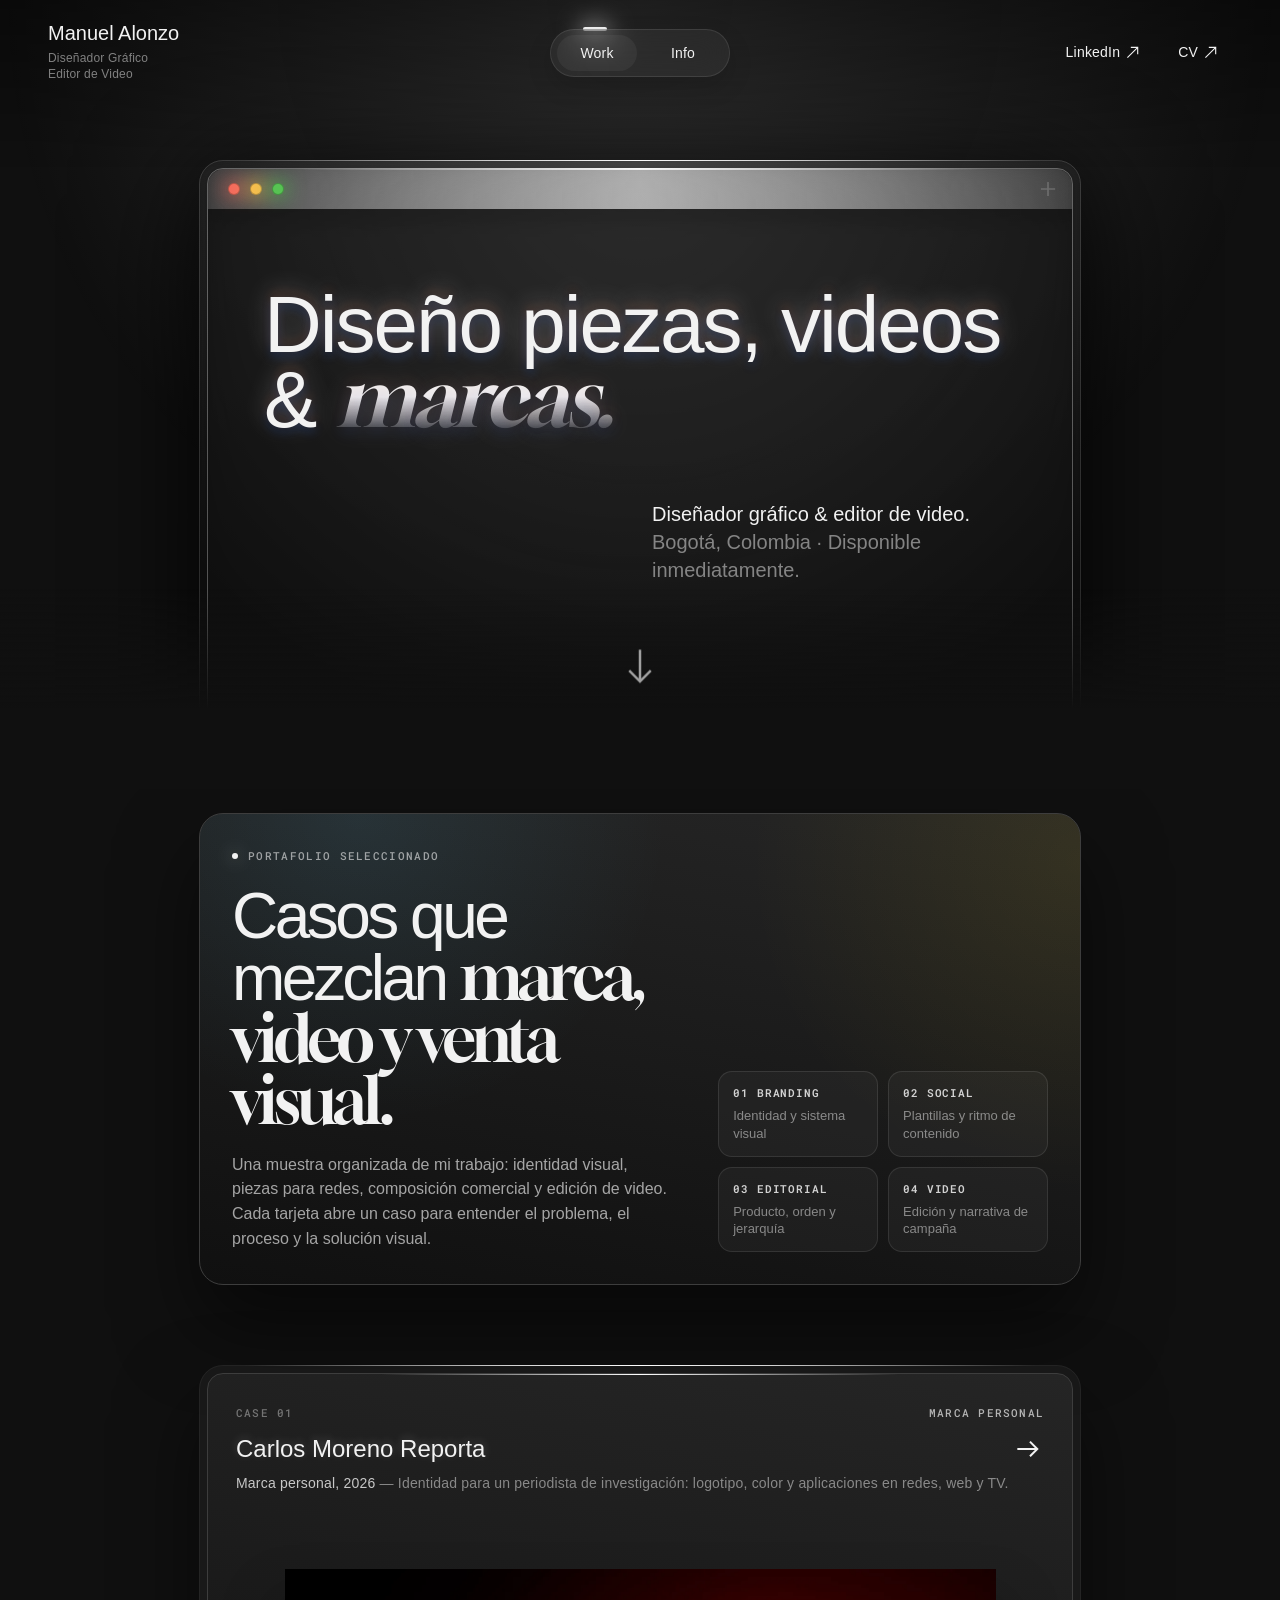
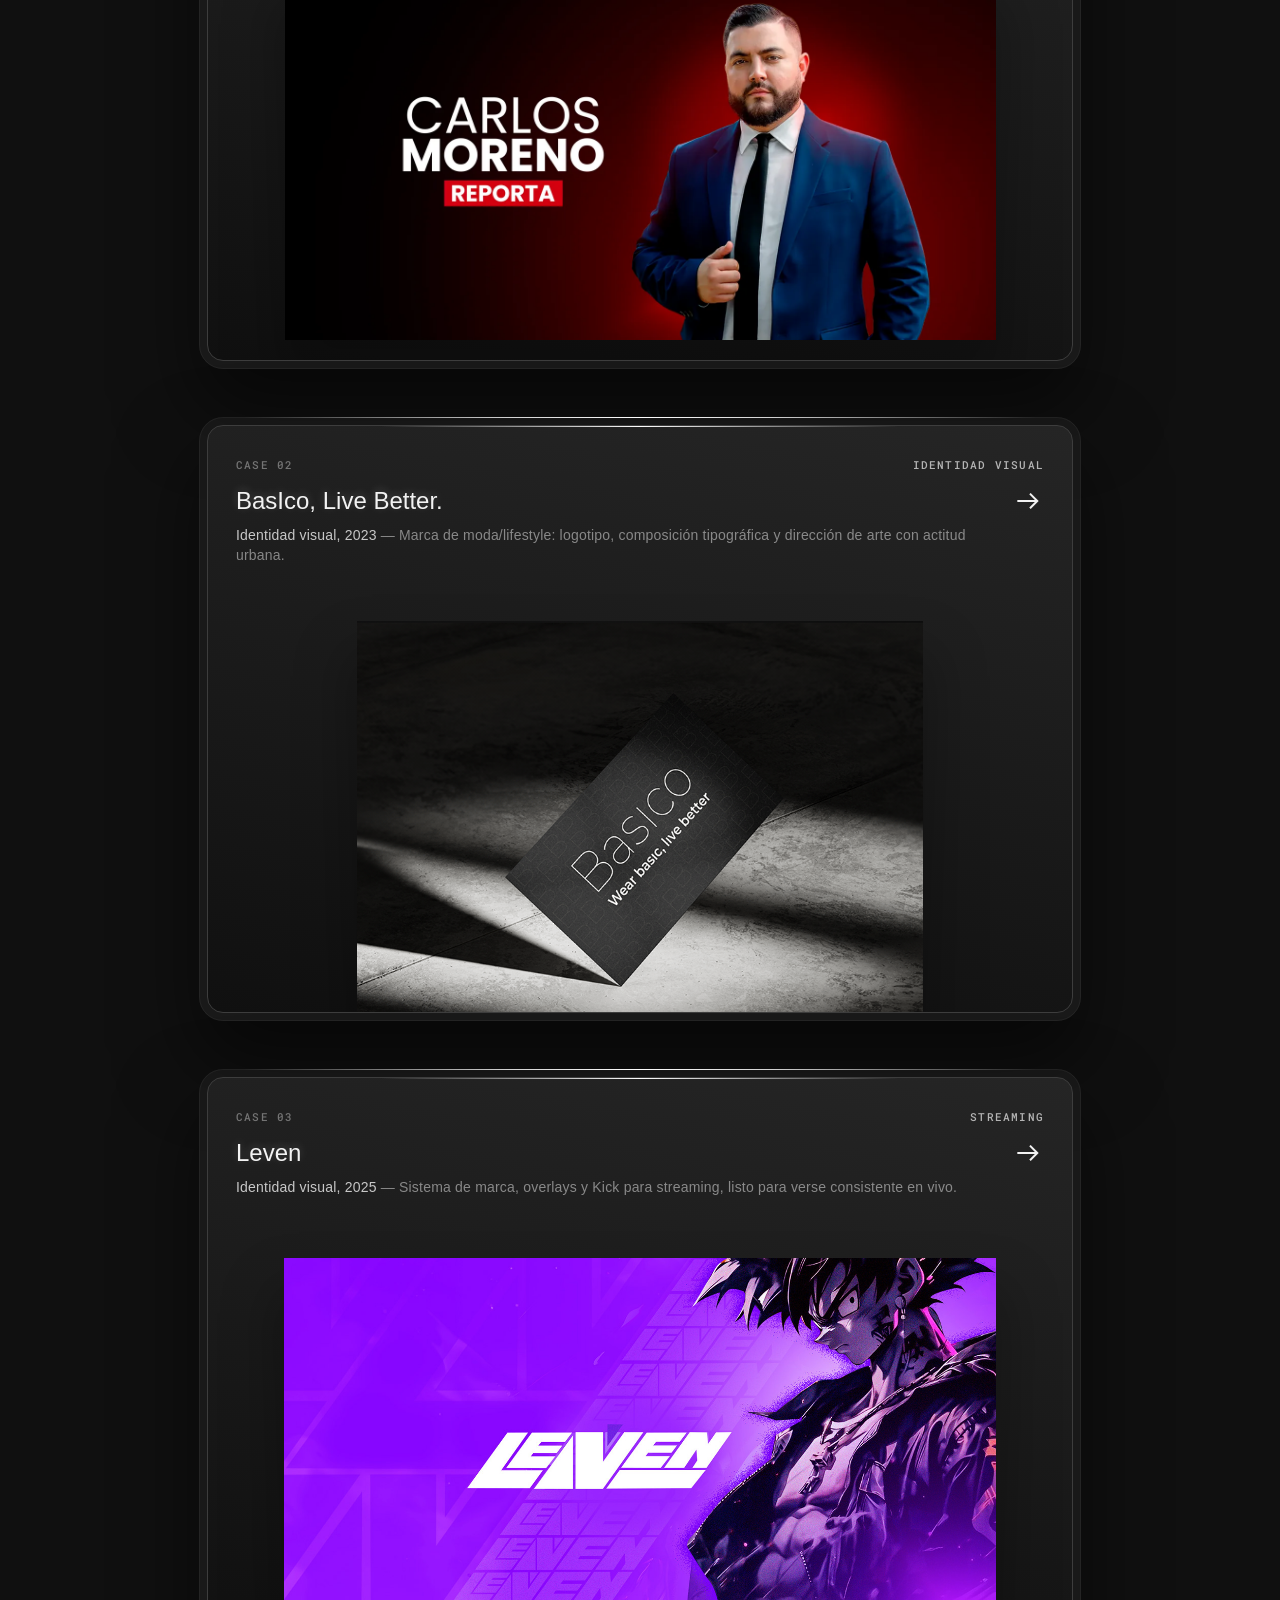
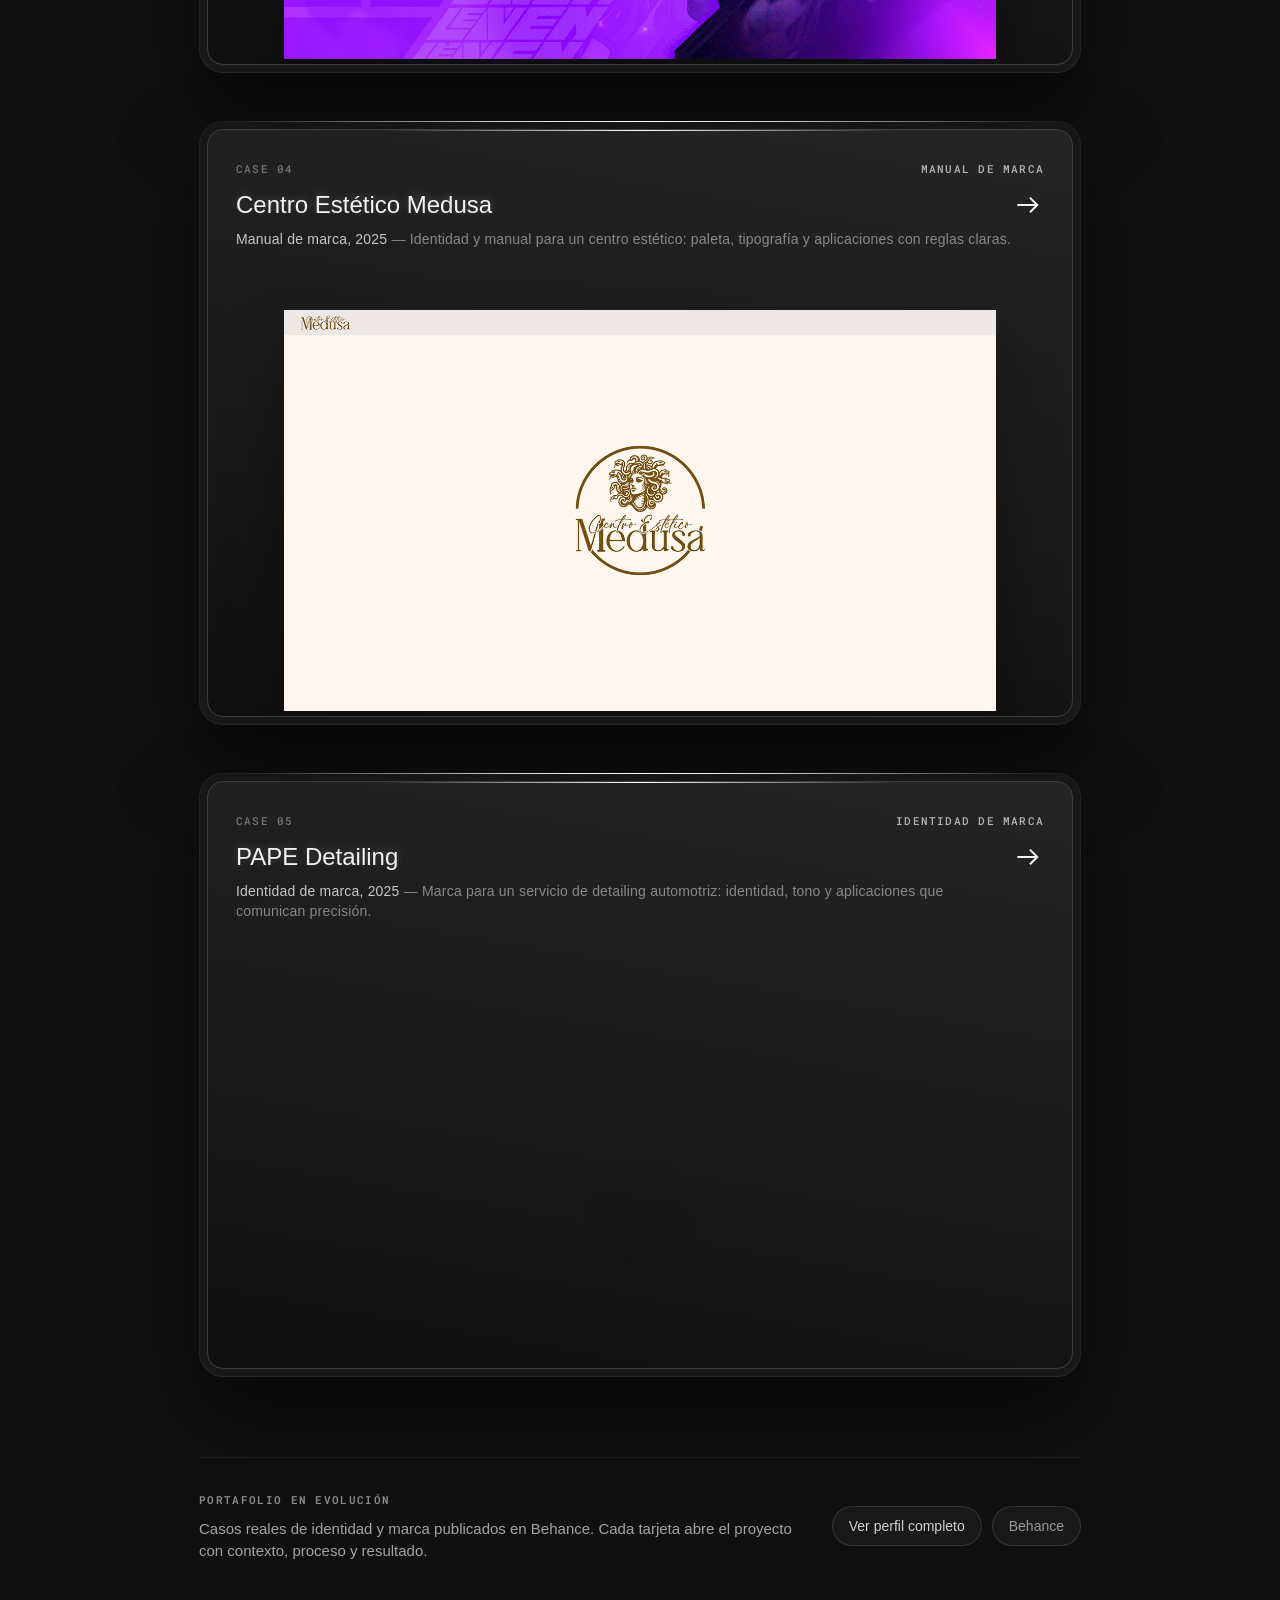
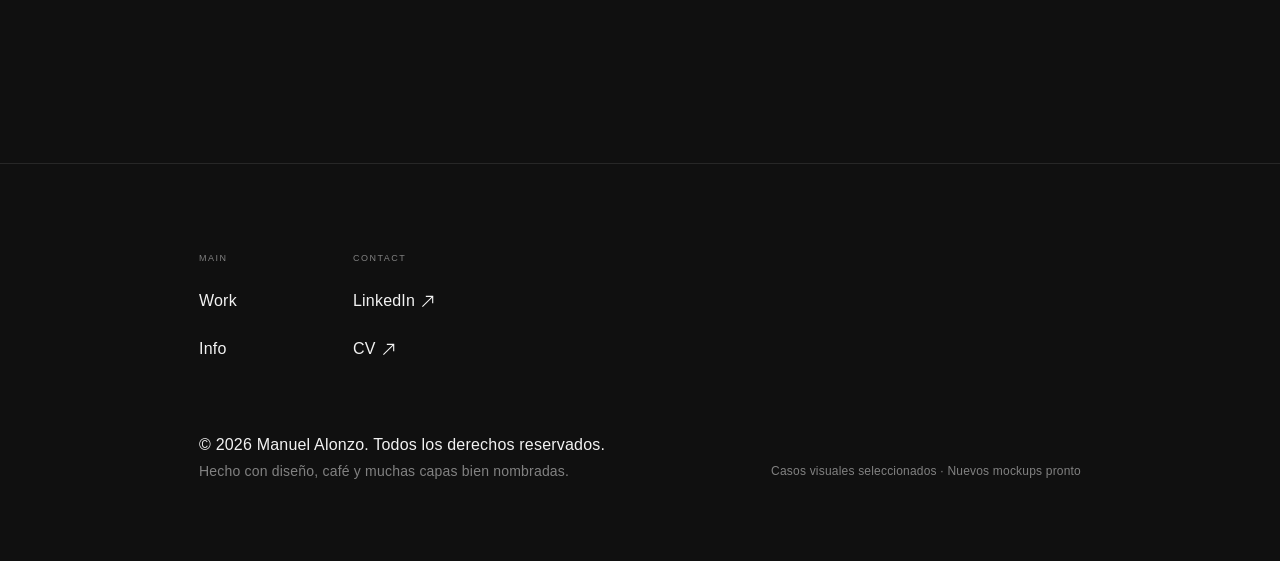
==== index.html @ a85257a5 "Portafolio de Manuel Alonzo — sitio inicial Diseñador gráfico y editor de video. Home, Info, 5 casos" ====
<!DOCTYPE html>
<html lang="es" data-wf-domain="manuel-alonzo.local" data-wf-page="manuel-page-nuevo-home" data-wf-site="manuel-page-nuevo" data-wf-status="1" class="w-mod-js wf-gloock-n4-active wf-albertsans-i8-active wf-albertsans-i9-active wf-albertsans-i5-active wf-albertsans-i4-active wf-albertsans-i2-active wf-albertsans-i1-active wf-albertsans-i3-active wf-albertsans-i6-active wf-albertsans-i7-active wf-robotomono-n4-active wf-robotomono-n2-active wf-robotomono-n6-active wf-robotomono-n5-active wf-robotomono-n1-active wf-robotomono-n7-active wf-robotomono-n3-active wf-inter-n9-active wf-inter-n8-active wf-inter-n4-active wf-inter-n3-active wf-inter-n6-active wf-inter-n2-active wf-inter-n1-active wf-inter-n7-active wf-inter-n5-active wf-albertsans-n6-active wf-albertsans-n2-active wf-albertsans-n4-active wf-albertsans-n9-active wf-albertsans-n5-active wf-albertsans-n7-active wf-albertsans-n8-active wf-albertsans-n1-active wf-albertsans-n3-active wf-jetbrainsmono-n7-active wf-jetbrainsmono-n8-active wf-jetbrainsmono-n3-active wf-jetbrainsmono-n2-active wf-jetbrainsmono-n6-active wf-jetbrainsmono-n1-active wf-jetbrainsmono-n5-active wf-jetbrainsmono-n4-active wf-active w-mod-ix has-scroll-init has-scroll-smooth" data-scroll-direction="vertical"><head><meta charset="utf-8"><style>.wf-force-outline-none[tabindex="-1"]:focus{outline:none;}</style><title>Manuel Alonzo — Diseño Gráfico &amp; Video</title>
<!-- SEO / Open Graph -->
<link rel="canonical" href="https://manuel-alonzo-portfolio.vercel.app/">
<meta property="og:url" content="https://manuel-alonzo-portfolio.vercel.app/">
<meta property="og:image" content="https://manuel-alonzo-portfolio.vercel.app/og-image.png">
<meta property="og:image:width" content="1200">
<meta property="og:image:height" content="630">
<meta property="og:locale" content="es_CO">
<meta name="twitter:image" content="https://manuel-alonzo-portfolio.vercel.app/og-image.png">
<meta content="Diseñador gráfico y editor de video en Bogotá, Colombia. Especializado en contenido visual, e-commerce, pauta digital y producción de piezas para marca." name="description"><meta content="Manuel Alonzo — Diseño Gráfico &amp; Editor de Video" property="og:title"><meta content="Diseñador gráfico y editor de video en Bogotá, Colombia. Especializado en contenido visual, e-commerce, pauta digital y producción de piezas para marca." property="og:description"><meta content="Manuel Alonzo — Diseño Gráfico &amp; Editor de Video" name="twitter:title"><meta content="Diseñador gráfico y editor de video en Bogotá, Colombia. Especializado en contenido visual, e-commerce, pauta digital y producción de piezas para marca." name="twitter:description"><meta property="og:type" content="website"><meta content="summary_large_image" name="twitter:card"><meta content="width=device-width, initial-scale=1" name="viewport"><meta content="Webflow" name="generator"><link href="./page-nuevo-home_files/page-nuevo.webflow.css" rel="stylesheet" type="text/css"><style>@media (min-width:992px) {html.w-mod-js:not(.w-mod-ix) [data-w-id="a91daa17-edea-3045-e068-85775e828427"] {display:flex;opacity:1;}html.w-mod-js:not(.w-mod-ix) [data-w-id="87a46662-54f3-370f-de15-afe2ed7aa161"] {-webkit-transform:translate3d(0, 64px, 0) scale3d(1, 1, 1) rotateX(0) rotateY(0) rotateZ(0) skew(0, 0);-moz-transform:translate3d(0, 64px, 0) scale3d(1, 1, 1) rotateX(0) rotateY(0) rotateZ(0) skew(0, 0);-ms-transform:translate3d(0, 64px, 0) scale3d(1, 1, 1) rotateX(0) rotateY(0) rotateZ(0) skew(0, 0);transform:translate3d(0, 64px, 0) scale3d(1, 1, 1) rotateX(0) rotateY(0) rotateZ(0) skew(0, 0);opacity:0;}html.w-mod-js:not(.w-mod-ix) [data-w-id="f0e1f336-2513-8fe9-5ccf-c79169a260b6"] {-webkit-transform:translate3d(0, 80px, 0) scale3d(1, 1, 1) rotateX(0) rotateY(0) rotateZ(0) skew(0, 0);-moz-transform:translate3d(0, 80px, 0) scale3d(1, 1, 1) rotateX(0) rotateY(0) rotateZ(0) skew(0, 0);-ms-transform:translate3d(0, 80px, 0) scale3d(1, 1, 1) rotateX(0) rotateY(0) rotateZ(0) skew(0, 0);transform:translate3d(0, 80px, 0) scale3d(1, 1, 1) rotateX(0) rotateY(0) rotateZ(0) skew(0, 0);opacity:0;}html.w-mod-js:not(.w-mod-ix) [data-w-id="46fda540-ee6a-c3eb-ac8b-34d3193b5890"] {opacity:0;}html.w-mod-js:not(.w-mod-ix) [data-w-id="cb1aca79-f57e-5d16-57ab-621b3d07b7f1"] {opacity:0;}html.w-mod-js:not(.w-mod-ix) [data-w-id="cb198c5c-8f1f-0bfc-7f66-0461e3dc703b"] {opacity:0;}html.w-mod-js:not(.w-mod-ix) [data-w-id="799aa54d-e1f4-ce89-fcc5-18fd48416d98"] {opacity:0;}html.w-mod-js:not(.w-mod-ix) [data-w-id="799aa54d-e1f4-ce89-fcc5-18fd48416da7"] {opacity:0;}html.w-mod-js:not(.w-mod-ix) [data-w-id="b0c475d0-ac61-3f6b-c975-29615a853f93"] {opacity:0;}html.w-mod-js:not(.w-mod-ix) [data-w-id="cb198c5c-8f1f-0bfc-7f66-0461e3dc703d"] {opacity:0;}html.w-mod-js:not(.w-mod-ix) [data-w-id="799aa54d-e1f4-ce89-fcc5-18fd48416d9a"] {opacity:0;}html.w-mod-js:not(.w-mod-ix) [data-w-id="799aa54d-e1f4-ce89-fcc5-18fd48416da9"] {opacity:0;}html.w-mod-js:not(.w-mod-ix) [data-w-id="e5c05ec2-ee56-ccf5-1f20-8a056c33fa25"] {opacity:0;}html.w-mod-js:not(.w-mod-ix) [data-w-id="657cd5a2-6e44-e2a2-e8e0-d1144b4099e1"] {-webkit-transform:translate3d(0, 0px, 0) scale3d(1, 1, 1) rotateX(0) rotateY(0) rotateZ(0) skew(0, 0);-moz-transform:translate3d(0, 0px, 0) scale3d(1, 1, 1) rotateX(0) rotateY(0) rotateZ(0) skew(0, 0);-ms-transform:translate3d(0, 0px, 0) scale3d(1, 1, 1) rotateX(0) rotateY(0) rotateZ(0) skew(0, 0);transform:translate3d(0, 0px, 0) scale3d(1, 1, 1) rotateX(0) rotateY(0) rotateZ(0) skew(0, 0);opacity:0.2;}html.w-mod-js:not(.w-mod-ix) [data-w-id="815c1c00-4c7f-93a9-0e8b-6fe29ddf0962"] {-webkit-transform:translate3d(-25vw, 0, 0) scale3d(1, 1, 1) rotateX(0) rotateY(0) rotateZ(15deg) skew(0, 0);-moz-transform:translate3d(-25vw, 0, 0) scale3d(1, 1, 1) rotateX(0) rotateY(0) rotateZ(15deg) skew(0, 0);-ms-transform:translate3d(-25vw, 0, 0) scale3d(1, 1, 1) rotateX(0) rotateY(0) rotateZ(15deg) skew(0, 0);transform:translate3d(-25vw, 0, 0) scale3d(1, 1, 1) rotateX(0) rotateY(0) rotateZ(15deg) skew(0, 0);opacity:0.15;}}@media (max-width:991px) and (min-width:768px) {html.w-mod-js:not(.w-mod-ix) [data-w-id="a91daa17-edea-3045-e068-85775e828427"] {display:flex;opacity:1;}html.w-mod-js:not(.w-mod-ix) [data-w-id="87a46662-54f3-370f-de15-afe2ed7aa161"] {-webkit-transform:translate3d(0, 64px, 0) scale3d(1, 1, 1) rotateX(0) rotateY(0) rotateZ(0) skew(0, 0);-moz-transform:translate3d(0, 64px, 0) scale3d(1, 1, 1) rotateX(0) rotateY(0) rotateZ(0) skew(0, 0);-ms-transform:translate3d(0, 64px, 0) scale3d(1, 1, 1) rotateX(0) rotateY(0) rotateZ(0) skew(0, 0);transform:translate3d(0, 64px, 0) scale3d(1, 1, 1) rotateX(0) rotateY(0) rotateZ(0) skew(0, 0);opacity:0;}html.w-mod-js:not(.w-mod-ix) [data-w-id="f0e1f336-2513-8fe9-5ccf-c79169a260b6"] {-webkit-transform:translate3d(0, 80px, 0) scale3d(1, 1, 1) rotateX(0) rotateY(0) rotateZ(0) skew(0, 0);-moz-transform:translate3d(0, 80px, 0) scale3d(1, 1, 1) rotateX(0) rotateY(0) rotateZ(0) skew(0, 0);-ms-transform:translate3d(0, 80px, 0) scale3d(1, 1, 1) rotateX(0) rotateY(0) rotateZ(0) skew(0, 0);transform:translate3d(0, 80px, 0) scale3d(1, 1, 1) rotateX(0) rotateY(0) rotateZ(0) skew(0, 0);opacity:0;}html.w-mod-js:not(.w-mod-ix) [data-w-id="46fda540-ee6a-c3eb-ac8b-34d3193b5890"] {opacity:0;}html.w-mod-js:not(.w-mod-ix) [data-w-id="cb1aca79-f57e-5d16-57ab-621b3d07b7f1"] {opacity:0;}html.w-mod-js:not(.w-mod-ix) [data-w-id="cb198c5c-8f1f-0bfc-7f66-0461e3dc703b"] {opacity:0;}html.w-mod-js:not(.w-mod-ix) [data-w-id="799aa54d-e1f4-ce89-fcc5-18fd48416d98"] {opacity:0;}html.w-mod-js:not(.w-mod-ix) [data-w-id="799aa54d-e1f4-ce89-fcc5-18fd48416da7"] {opacity:0;}html.w-mod-js:not(.w-mod-ix) [data-w-id="b0c475d0-ac61-3f6b-c975-29615a853f93"] {opacity:0;}html.w-mod-js:not(.w-mod-ix) [data-w-id="cb198c5c-8f1f-0bfc-7f66-0461e3dc703d"] {opacity:0;}html.w-mod-js:not(.w-mod-ix) [data-w-id="799aa54d-e1f4-ce89-fcc5-18fd48416d9a"] {opacity:0;}html.w-mod-js:not(.w-mod-ix) [data-w-id="799aa54d-e1f4-ce89-fcc5-18fd48416da9"] {opacity:0;}html.w-mod-js:not(.w-mod-ix) [data-w-id="e5c05ec2-ee56-ccf5-1f20-8a056c33fa25"] {opacity:0;}html.w-mod-js:not(.w-mod-ix) [data-w-id="657cd5a2-6e44-e2a2-e8e0-d1144b4099e1"] {-webkit-transform:translate3d(0, 0px, 0) scale3d(1, 1, 1) rotateX(0) rotateY(0) rotateZ(0) skew(0, 0);-moz-transform:translate3d(0, 0px, 0) scale3d(1, 1, 1) rotateX(0) rotateY(0) rotateZ(0) skew(0, 0);-ms-transform:translate3d(0, 0px, 0) scale3d(1, 1, 1) rotateX(0) rotateY(0) rotateZ(0) skew(0, 0);transform:translate3d(0, 0px, 0) scale3d(1, 1, 1) rotateX(0) rotateY(0) rotateZ(0) skew(0, 0);opacity:0.2;}html.w-mod-js:not(.w-mod-ix) [data-w-id="815c1c00-4c7f-93a9-0e8b-6fe29ddf0962"] {-webkit-transform:translate3d(-25vw, 0, 0) scale3d(1, 1, 1) rotateX(0) rotateY(0) rotateZ(15deg) skew(0, 0);-moz-transform:translate3d(-25vw, 0, 0) scale3d(1, 1, 1) rotateX(0) rotateY(0) rotateZ(15deg) skew(0, 0);-ms-transform:translate3d(-25vw, 0, 0) scale3d(1, 1, 1) rotateX(0) rotateY(0) rotateZ(15deg) skew(0, 0);transform:translate3d(-25vw, 0, 0) scale3d(1, 1, 1) rotateX(0) rotateY(0) rotateZ(15deg) skew(0, 0);opacity:0.15;}}@media (max-width:767px) and (min-width:480px) {html.w-mod-js:not(.w-mod-ix) [data-w-id="a91daa17-edea-3045-e068-85775e828427"] {display:flex;opacity:1;}html.w-mod-js:not(.w-mod-ix) [data-w-id="87a46662-54f3-370f-de15-afe2ed7aa161"] {-webkit-transform:translate3d(0, 64px, 0) scale3d(1, 1, 1) rotateX(0) rotateY(0) rotateZ(0) skew(0, 0);-moz-transform:translate3d(0, 64px, 0) scale3d(1, 1, 1) rotateX(0) rotateY(0) rotateZ(0) skew(0, 0);-ms-transform:translate3d(0, 64px, 0) scale3d(1, 1, 1) rotateX(0) rotateY(0) rotateZ(0) skew(0, 0);transform:translate3d(0, 64px, 0) scale3d(1, 1, 1) rotateX(0) rotateY(0) rotateZ(0) skew(0, 0);opacity:0;}html.w-mod-js:not(.w-mod-ix) [data-w-id="f0e1f336-2513-8fe9-5ccf-c79169a260b6"] {-webkit-transform:translate3d(0, 80px, 0) scale3d(1, 1, 1) rotateX(0) rotateY(0) rotateZ(0) skew(0, 0);-moz-transform:translate3d(0, 80px, 0) scale3d(1, 1, 1) rotateX(0) rotateY(0) rotateZ(0) skew(0, 0);-ms-transform:translate3d(0, 80px, 0) scale3d(1, 1, 1) rotateX(0) rotateY(0) rotateZ(0) skew(0, 0);transform:translate3d(0, 80px, 0) scale3d(1, 1, 1) rotateX(0) rotateY(0) rotateZ(0) skew(0, 0);opacity:0;}html.w-mod-js:not(.w-mod-ix) [data-w-id="46fda540-ee6a-c3eb-ac8b-34d3193b5890"] {opacity:0;}html.w-mod-js:not(.w-mod-ix) [data-w-id="cb1aca79-f57e-5d16-57ab-621b3d07b7f1"] {opacity:0;}html.w-mod-js:not(.w-mod-ix) [data-w-id="cb198c5c-8f1f-0bfc-7f66-0461e3dc703b"] {opacity:0;}html.w-mod-js:not(.w-mod-ix) [data-w-id="799aa54d-e1f4-ce89-fcc5-18fd48416d98"] {opacity:0;}html.w-mod-js:not(.w-mod-ix) [data-w-id="799aa54d-e1f4-ce89-fcc5-18fd48416da7"] {opacity:0;}html.w-mod-js:not(.w-mod-ix) [data-w-id="b0c475d0-ac61-3f6b-c975-29615a853f93"] {opacity:0;}html.w-mod-js:not(.w-mod-ix) [data-w-id="cb198c5c-8f1f-0bfc-7f66-0461e3dc703d"] {opacity:0;}html.w-mod-js:not(.w-mod-ix) [data-w-id="799aa54d-e1f4-ce89-fcc5-18fd48416d9a"] {opacity:0;}html.w-mod-js:not(.w-mod-ix) [data-w-id="799aa54d-e1f4-ce89-fcc5-18fd48416da9"] {opacity:0;}html.w-mod-js:not(.w-mod-ix) [data-w-id="e5c05ec2-ee56-ccf5-1f20-8a056c33fa25"] {opacity:0;}html.w-mod-js:not(.w-mod-ix) [data-w-id="657cd5a2-6e44-e2a2-e8e0-d1144b4099e1"] {-webkit-transform:translate3d(0, 0px, 0) scale3d(1, 1, 1) rotateX(0) rotateY(0) rotateZ(0) skew(0, 0);-moz-transform:translate3d(0, 0px, 0) scale3d(1, 1, 1) rotateX(0) rotateY(0) rotateZ(0) skew(0, 0);-ms-transform:translate3d(0, 0px, 0) scale3d(1, 1, 1) rotateX(0) rotateY(0) rotateZ(0) skew(0, 0);transform:translate3d(0, 0px, 0) scale3d(1, 1, 1) rotateX(0) rotateY(0) rotateZ(0) skew(0, 0);opacity:0.2;}html.w-mod-js:not(.w-mod-ix) [data-w-id="815c1c00-4c7f-93a9-0e8b-6fe29ddf0962"] {-webkit-transform:translate3d(-25vw, 0, 0) scale3d(1, 1, 1) rotateX(0) rotateY(0) rotateZ(15deg) skew(0, 0);-moz-transform:translate3d(-25vw, 0, 0) scale3d(1, 1, 1) rotateX(0) rotateY(0) rotateZ(15deg) skew(0, 0);-ms-transform:translate3d(-25vw, 0, 0) scale3d(1, 1, 1) rotateX(0) rotateY(0) rotateZ(15deg) skew(0, 0);transform:translate3d(-25vw, 0, 0) scale3d(1, 1, 1) rotateX(0) rotateY(0) rotateZ(15deg) skew(0, 0);opacity:0.15;}html.w-mod-js:not(.w-mod-ix) [data-w-id="947649b5-efd3-c77d-d5e9-ca6f678434b6"] {display:none;opacity:0;-webkit-transform:translate3d(36px, -24px, 0) scale3d(0.5, 0.5, null) rotateX(0) rotateY(0) rotateZ(0) skew(0, 0);-moz-transform:translate3d(36px, -24px, 0) scale3d(0.5, 0.5, null) rotateX(0) rotateY(0) rotateZ(0) skew(0, 0);-ms-transform:translate3d(36px, -24px, 0) scale3d(0.5, 0.5, null) rotateX(0) rotateY(0) rotateZ(0) skew(0, 0);transform:translate3d(36px, -24px, 0) scale3d(0.5, 0.5, null) rotateX(0) rotateY(0) rotateZ(0) skew(0, 0);transform-style:preserve-3d;}html.w-mod-js:not(.w-mod-ix) [data-w-id="1c98ec29-4361-fca3-2737-cb524bb470b1"] {opacity:1;-webkit-transform:translate3d(0, 0, 0) scale3d(1, 1, 1) rotateX(null) rotateY(null) rotateZ(0deg) skew(0, 0);-moz-transform:translate3d(0, 0, 0) scale3d(1, 1, 1) rotateX(null) rotateY(null) rotateZ(0deg) skew(0, 0);-ms-transform:translate3d(0, 0, 0) scale3d(1, 1, 1) rotateX(null) rotateY(null) rotateZ(0deg) skew(0, 0);transform:translate3d(0, 0, 0) scale3d(1, 1, 1) rotateX(null) rotateY(null) rotateZ(0deg) skew(0, 0);transform-style:preserve-3d;}html.w-mod-js:not(.w-mod-ix) [data-w-id="90d931d5-2a2a-4508-b538-b604ad2b741f"] {opacity:0;-webkit-transform:translate3d(0, 0, 0) scale3d(1, 1, 1) rotateX(0) rotateY(0) rotateZ(0deg) skew(0, 0);-moz-transform:translate3d(0, 0, 0) scale3d(1, 1, 1) rotateX(0) rotateY(0) rotateZ(0deg) skew(0, 0);-ms-transform:translate3d(0, 0, 0) scale3d(1, 1, 1) rotateX(0) rotateY(0) rotateZ(0deg) skew(0, 0);transform:translate3d(0, 0, 0) scale3d(1, 1, 1) rotateX(0) rotateY(0) rotateZ(0deg) skew(0, 0);}}@media (max-width:479px) {html.w-mod-js:not(.w-mod-ix) [data-w-id="fd80abe2-b514-5dbb-dd2b-42c8f07c8360"] {opacity:1;}html.w-mod-js:not(.w-mod-ix) [data-w-id="639c1ddc-5c21-49e1-78f5-0a8638af6d6f"] {-webkit-transform:translate3d(0, 0px, 0) scale3d(1, 1, 1) rotateX(0) rotateY(0) rotateZ(0) skew(0, 0);-moz-transform:translate3d(0, 0px, 0) scale3d(1, 1, 1) rotateX(0) rotateY(0) rotateZ(0) skew(0, 0);-ms-transform:translate3d(0, 0px, 0) scale3d(1, 1, 1) rotateX(0) rotateY(0) rotateZ(0) skew(0, 0);transform:translate3d(0, 0px, 0) scale3d(1, 1, 1) rotateX(0) rotateY(0) rotateZ(0) skew(0, 0);opacity:0.4;}html.w-mod-js:not(.w-mod-ix) [data-w-id="a91daa17-edea-3045-e068-85775e828427"] {display:flex;opacity:1;}html.w-mod-js:not(.w-mod-ix) [data-w-id="c0b7da05-9e29-47c9-f176-90a460b08cbc"] {opacity:0;-webkit-transform:translate3d(0, 48px, 0) scale3d(1, 1, 1) rotateX(0) rotateY(0) rotateZ(0) skew(0, 0);-moz-transform:translate3d(0, 48px, 0) scale3d(1, 1, 1) rotateX(0) rotateY(0) rotateZ(0) skew(0, 0);-ms-transform:translate3d(0, 48px, 0) scale3d(1, 1, 1) rotateX(0) rotateY(0) rotateZ(0) skew(0, 0);transform:translate3d(0, 48px, 0) scale3d(1, 1, 1) rotateX(0) rotateY(0) rotateZ(0) skew(0, 0);}html.w-mod-js:not(.w-mod-ix) [data-w-id="4f6a279d-1b18-5bf3-32ea-1e08b6e39e5e"] {opacity:0;-webkit-transform:translate3d(0, 48px, 0) scale3d(1, 1, 1) rotateX(0) rotateY(0) rotateZ(0) skew(0, 0);-moz-transform:translate3d(0, 48px, 0) scale3d(1, 1, 1) rotateX(0) rotateY(0) rotateZ(0) skew(0, 0);-ms-transform:translate3d(0, 48px, 0) scale3d(1, 1, 1) rotateX(0) rotateY(0) rotateZ(0) skew(0, 0);transform:translate3d(0, 48px, 0) scale3d(1, 1, 1) rotateX(0) rotateY(0) rotateZ(0) skew(0, 0);}html.w-mod-js:not(.w-mod-ix) [data-w-id="bdb6c1db-35db-c342-e8af-29cb87d2c4d4"] {opacity:0;-webkit-transform:translate3d(0, 48px, 0) scale3d(1, 1, 1) rotateX(0) rotateY(0) rotateZ(0) skew(0, 0);-moz-transform:translate3d(0, 48px, 0) scale3d(1, 1, 1) rotateX(0) rotateY(0) rotateZ(0) skew(0, 0);-ms-transform:translate3d(0, 48px, 0) scale3d(1, 1, 1) rotateX(0) rotateY(0) rotateZ(0) skew(0, 0);transform:translate3d(0, 48px, 0) scale3d(1, 1, 1) rotateX(0) rotateY(0) rotateZ(0) skew(0, 0);}html.w-mod-js:not(.w-mod-ix) [data-w-id="f0e1f336-2513-8fe9-5ccf-c79169a260b6"] {opacity:0;-webkit-transform:translate3d(0, 64px, 0) scale3d(1, 1, 1) rotateX(0) rotateY(0) rotateZ(0) skew(0, 0);-moz-transform:translate3d(0, 64px, 0) scale3d(1, 1, 1) rotateX(0) rotateY(0) rotateZ(0) skew(0, 0);-ms-transform:translate3d(0, 64px, 0) scale3d(1, 1, 1) rotateX(0) rotateY(0) rotateZ(0) skew(0, 0);transform:translate3d(0, 64px, 0) scale3d(1, 1, 1) rotateX(0) rotateY(0) rotateZ(0) skew(0, 0);}html.w-mod-js:not(.w-mod-ix) [data-w-id="947649b5-efd3-c77d-d5e9-ca6f678434b6"] {display:none;opacity:0;-webkit-transform:translate3d(36px, -24px, 0) scale3d(0.5, 0.5, null) rotateX(0) rotateY(0) rotateZ(0) skew(0, 0);-moz-transform:translate3d(36px, -24px, 0) scale3d(0.5, 0.5, null) rotateX(0) rotateY(0) rotateZ(0) skew(0, 0);-ms-transform:translate3d(36px, -24px, 0) scale3d(0.5, 0.5, null) rotateX(0) rotateY(0) rotateZ(0) skew(0, 0);transform:translate3d(36px, -24px, 0) scale3d(0.5, 0.5, null) rotateX(0) rotateY(0) rotateZ(0) skew(0, 0);transform-style:preserve-3d;}html.w-mod-js:not(.w-mod-ix) [data-w-id="1c98ec29-4361-fca3-2737-cb524bb470b1"] {opacity:1;-webkit-transform:translate3d(0, 0, 0) scale3d(1, 1, 1) rotateX(null) rotateY(null) rotateZ(0deg) skew(0, 0);-moz-transform:translate3d(0, 0, 0) scale3d(1, 1, 1) rotateX(null) rotateY(null) rotateZ(0deg) skew(0, 0);-ms-transform:translate3d(0, 0, 0) scale3d(1, 1, 1) rotateX(null) rotateY(null) rotateZ(0deg) skew(0, 0);transform:translate3d(0, 0, 0) scale3d(1, 1, 1) rotateX(null) rotateY(null) rotateZ(0deg) skew(0, 0);transform-style:preserve-3d;}html.w-mod-js:not(.w-mod-ix) [data-w-id="90d931d5-2a2a-4508-b538-b604ad2b741f"] {opacity:0;-webkit-transform:translate3d(0, 0, 0) scale3d(1, 1, 1) rotateX(0) rotateY(0) rotateZ(0deg) skew(0, 0);-moz-transform:translate3d(0, 0, 0) scale3d(1, 1, 1) rotateX(0) rotateY(0) rotateZ(0deg) skew(0, 0);-ms-transform:translate3d(0, 0, 0) scale3d(1, 1, 1) rotateX(0) rotateY(0) rotateZ(0deg) skew(0, 0);transform:translate3d(0, 0, 0) scale3d(1, 1, 1) rotateX(0) rotateY(0) rotateZ(0deg) skew(0, 0);}}</style><link href="https://fonts.googleapis.com/" rel="preconnect"><link href="https://fonts.gstatic.com/" rel="preconnect" crossorigin="anonymous"><script src="./page-nuevo-home_files/webfont.js" type="text/javascript"></script><link rel="stylesheet" href="./page-nuevo-home_files/css" media="all"><script type="text/javascript">WebFont.load({  google: {    families: ["Inter:100,200,300,regular,500,600,700,800,900","Albert Sans:100,200,300,regular,500,600,700,800,900,100italic,200italic,300italic,italic,500italic,600italic,700italic,800italic,900italic","Roboto Mono:100,200,300,regular,500,600,700","JetBrains Mono:100,200,300,regular,500,600,700,800","Gloock:regular"]  }});</script><script type="text/javascript">!function(o,c){var n=c.documentElement,t=" w-mod-";n.className+=t+"js",("ontouchstart"in o||o.DocumentTouch&&c instanceof DocumentTouch)&&(n.className+=t+"touch")}(window,document);</script><link href="favicon.svg" rel="shortcut icon" type="image/svg+xml"><link href="favicon.svg" rel="apple-touch-icon"><!-- Google tag (gtag.js) -->

<!-- Hide Scrollbar --> 

<style> remove

  body {
    -ms-overflow-style: none;  // IE 10+
    overflow: -moz-scrollbars-none;  // Firefox
}

body::-webkit-scrollbar {
    display: none; // Safari and Chrome
}

</style>



<!-- Element Pointer Events --> 

<style>

  .section-nav {
pointer-events: none;
}
  
  .nav-pill {
pointer-events: auto;
}
  
  .chip-socials {
pointer-events: auto;
}
  
  .section-back {
pointer-events: none;
}
  
  .button-project-back {
pointer-events: auto;
}
  
  .sidebar-structure {
pointer-events: none;
}
  
  .sidebar-content {
pointer-events: auto;
}
  
  .section-nav-desktop {
pointer-events: none;
}
  
  .logo-block {
pointer-events: auto;
}

  .chip-socials-wrapper {
pointer-events: auto;
}
  
  .nav-pill {
pointer-events: auto;
}
  
  .project-loading-overlay {
pointer-events: none;
}
  
  .nav-menu-button {
pointer-events: auto;
}
  
  .next-project-fade {
pointer-events: none;
}
  
</style><style>

  body {
    -ms-overflow-style: none;
    overflow: -moz-scrollbars-none;
}

body::-webkit-scrollbar {
    display: none;
}

</style><style id="manuel-responsive-safety">.text-projectpage-body,.text-projectcard-description,.text-info-meta,.text-friend-portfolio,.text-projectpage-heading,.text-projectpage-subheading{overflow-wrap:anywhere}.friend-block,.project-card,.experience-block,.content-leading,.content-trailing{min-width:0}.text-projectcard-description{max-width:100%}@media screen and (max-width:767px){.text-hero{hyphens:auto}.text-projectpage-body.info{line-height:1.55}.text-underlogo{max-width:220px;white-space:normal;line-height:1.3;text-align:left}.logo-text{align-items:flex-start}.experience-title-date{gap:10px}.text-projectpage-heading.info-experience{line-height:1.05}}@media screen and (max-width:479px){.text-underlogo{max-width:170px}.text-projectcard-title{overflow-wrap:anywhere}.text-footer-copyright,.text-under-copyright,.text-last-updated{overflow-wrap:anywhere}}</style><style id="manuel-portfolio-structure">.portfolio-intro,.portfolio-cta{width:882px;max-width:calc(100vw - 96px);position:relative}.portfolio-intro{display:flex;flex-direction:column;align-self:center}.portfolio-intro-card{background-image:linear-gradient(190deg,#252525,var(--background));border:1px solid #3d3d3d;border-radius:24px;padding:32px;box-shadow:0 40px 80px #00000080;position:relative;overflow:hidden}.portfolio-intro-card:before{content:"";pointer-events:none;background-image:radial-gradient(circle at 18% 0,#64d2ff1a,#0000 36%),radial-gradient(circle at 100% 10%,#ffd60a14,#0000 34%);position:absolute;inset:0}.portfolio-intro-inner{z-index:1;grid-column-gap:40px;grid-row-gap:28px;grid-template-columns:minmax(0,1.15fr) minmax(260px,.85fr);align-items:end;display:grid;position:relative}.portfolio-intro-copy{grid-row-gap:20px;flex-direction:column;display:flex}.portfolio-kicker{grid-column-gap:10px;color:#f2f2f299;letter-spacing:.12em;text-transform:uppercase;align-items:center;font-family:Roboto Mono,sans-serif;font-size:11px;font-weight:500;display:flex}.portfolio-dot{background-color:#f2f2f2;border-radius:999px;width:6px;height:6px;box-shadow:0 0 18px #fff8}.portfolio-title{letter-spacing:-.055em;color:var(--on-background);max-width:760px;font-family:Neue Montreal,sans-serif;font-size:clamp(40px,5vw,70px);font-weight:500;line-height:.94}.portfolio-title-serif{font-family:Gloock,serif;font-weight:400}.portfolio-copy{color:#f2f2f2a6;max-width:670px;font-family:Neue Montreal,sans-serif;font-size:16px;line-height:1.55}.portfolio-map{grid-gap:10px;grid-template-columns:1fr 1fr;display:grid}.portfolio-chip{background-color:#f2f2f20a;border:1px solid #f2f2f21a;border-radius:14px;padding:14px 14px 13px}.portfolio-chip-label{color:#f2f2f2d9;letter-spacing:.08em;text-transform:uppercase;font-family:Roboto Mono,sans-serif;font-size:11px;font-weight:600;line-height:1.2}.portfolio-chip-desc{color:#f2f2f280;margin-top:8px;font-family:Neue Montreal,sans-serif;font-size:13px;line-height:1.35}.project-card-eyebrow{z-index:1;color:#f2f2f266;letter-spacing:.11em;text-transform:uppercase;justify-content:space-between;align-self:stretch;align-items:center;margin-bottom:6px;font-family:Roboto Mono,sans-serif;font-size:11px;font-weight:500;line-height:1.2;display:flex;position:relative}.project-card-focus{color:#f2f2f2b3}.portfolio-cta{grid-column-gap:24px;grid-row-gap:18px;border-top:1px solid #f2f2f214;grid-template-columns:minmax(0,1fr) auto;align-items:center;padding-top:32px;display:grid;align-self:center}.portfolio-cta-text{grid-row-gap:8px;flex-direction:column;display:flex}.portfolio-cta-kicker{color:#f2f2f28c;letter-spacing:.12em;text-transform:uppercase;font-family:Roboto Mono,sans-serif;font-size:11px;font-weight:600}.portfolio-cta-copy{color:#f2f2f2a6;max-width:620px;font-family:Neue Montreal,sans-serif;font-size:15px;line-height:1.5}.portfolio-cta-actions{grid-column-gap:10px;grid-row-gap:10px;flex-wrap:wrap;justify-content:flex-end;display:flex}.portfolio-link{color:#f2f2f2d9;background-color:#f2f2f20a;border:1px solid #f2f2f21f;border-radius:999px;padding:12px 16px;font-family:Neue Montreal,sans-serif;font-size:14px;line-height:1;text-decoration:none;transition:border-color .25s,color .25s,background-color .25s}.portfolio-link:hover{color:#fff;background-color:#f2f2f212;border-color:#f2f2f24d}.portfolio-link.secondary{color:#f2f2f299}@media screen and (min-width:1280px){.portfolio-intro,.portfolio-cta{width:882px}}@media screen and (max-width:991px){.portfolio-intro,.portfolio-cta{width:auto;max-width:none}.portfolio-intro-inner{grid-template-columns:1fr}.portfolio-map{grid-template-columns:repeat(4,minmax(0,1fr))}}@media screen and (max-width:767px){.portfolio-intro-card{padding:24px}.portfolio-map{grid-template-columns:1fr 1fr}.portfolio-cta{grid-template-columns:1fr}.portfolio-cta-actions{justify-content:flex-start}.portfolio-title{font-size:clamp(34px,12vw,58px)}.portfolio-copy,.portfolio-cta-copy{font-size:14px}.project-card-eyebrow{font-size:10px}}@media screen and (max-width:479px){.portfolio-intro,.portfolio-cta{max-width:none}.portfolio-intro-card{border-radius:20px;padding:22px}.portfolio-map{grid-template-columns:1fr}.portfolio-chip{padding:13px}.project-card-eyebrow{grid-row-gap:6px;flex-direction:column;align-items:flex-start}.portfolio-link{width:100%;text-align:center}.portfolio-cta-actions{width:100%}}</style><style id="manuel-logo-fix">.text-underlogo{line-height:1.3;text-align:left}.logo-text{align-items:flex-start}</style><style id="manuel-home-fixes">.project-card .project-thumbnail{margin:auto;max-width:88%;max-height:80%}</style><style id="manuel-no-badge">.w-webflow-badge{display:none!important}</style></head><body class="body"><div data-w-id="a91daa17-edea-3045-e068-85775e828427" class="loading-overlay" style="display: none; opacity: 0;"><img src="./page-nuevo-home_files/645df90657e6ec4e4ed2e236_loading-dots.gif" loading="lazy" alt="" class="logo-loading"><div class="text-loading">Just a moment.</div></div><div data-w-id="fd80abe2-b514-5dbb-dd2b-42c8f07c8360" class="swipe-indicator-wrapper"><div class="text-swipe-to-see-work">SWIPE TO</div><img src="./page-nuevo-home_files/64097027d8cc0cb902ffc6bd_icon-swipe-up.svg" loading="lazy" alt="" class="icon-hero-swipe"><div class="text-swipe-to-see-work">SEE WORK</div></div><div style="opacity: 1;" class="section-nav"><div class="nav-bar"><div class="nav-left-wrapper"><div class="logo-block"><img src="favicon.svg" loading="lazy" alt="" class="logomark"><div class="logo-text"><div class="text-logo">Manuel Alonzo</div><div class="text-underlogo">Diseñador Gráfico<br>Editor de Video</div></div></div></div><div class="nav-pill-wrapper"><div class="nav-indicator-glow"></div><div class="nav-pill"><a href="index.html" class="nav-toggle work w-inline-block"><div class="text-nav-toggle">Work</div></a><a data-w-id="b60fd352-a0aa-70fb-ab78-6a5d05bbacd8" href="info.html" class="nav-toggle w-inline-block"><div class="text-nav-toggle">Info</div></a><div class="nav-indicator-pill"></div></div></div><div class="nav-right-wrapper"><div class="chip-socials-wrapper"><a href="https://linkedin.com/in/manueljosealonzo" target="_blank" rel="noopener" class="chip-socials w-inline-block"><div class="text-socialnav">LinkedIn</div><img src="./page-nuevo-home_files/63e0b50ea0956f4526968ef1_23-icon-external.svg" loading="lazy" alt="" class="icon-external"></a><a href="Manuel_Alonzo_Resume.html" target="_blank" rel="noopener" class="chip-socials w-inline-block"><div class="text-socialnav">CV</div><img src="./page-nuevo-home_files/63e0b50ea0956f4526968ef1_23-icon-external.svg" loading="lazy" alt="" class="icon-external"></a></div><a data-w-id="1c98ec29-4361-fca3-2737-cb524bb470b0" href="index.html" class="nav-menu-button w-inline-block"><img src="./page-nuevo-home_files/644c8981f87a7036b4c7fa64_icon-@.svg" loading="lazy" data-w-id="1c98ec29-4361-fca3-2737-cb524bb470b1" alt="" class="icon-contact"><img src="./page-nuevo-home_files/645a01ff46a1cf3d85d90049_icon-close.svg" loading="lazy" data-w-id="90d931d5-2a2a-4508-b538-b604ad2b741f" alt="" class="icon-contact-close"></a></div></div></div><div data-w-id="947649b5-efd3-c77d-d5e9-ca6f678434b6" class="mobile-popup-menu"><a href="https://linkedin.com/in/manueljosealonzo" target="_blank" rel="noopener" class="popup-menu-item w-inline-block"><div class="text-popup-menu">LinkedIn</div><img src="./page-nuevo-home_files/644ca61c76573b18898f41f8_icon-open.svg" loading="lazy" alt="" class="icon-popup-external"></a><a href="Manuel_Alonzo_Resume.html" target="_blank" rel="noopener" class="popup-menu-item w-inline-block"><div class="text-popup-menu">CV</div><img src="./page-nuevo-home_files/644ca61c76573b18898f41f8_icon-open.svg" loading="lazy" alt="" class="icon-popup-external"></a></div><div class="menu-mobile"><div class="menu-cards-wrapper"><div class="menu-card"><div class="text-menu-overline">MAIN</div><div class="menu-items-wrapper"><a href="index.html" class="menu-item w-inline-block"><div class="text-mobile-menu">Work</div></a><a href="info.html" class="menu-item w-inline-block"><div class="text-mobile-menu">Info</div></a></div></div><div class="menu-card"><div class="text-menu-overline">CONTACT</div><div class="menu-items-wrapper"><a href="https://linkedin.com/in/manueljosealonzo" target="_blank" rel="noopener" class="menu-item w-inline-block"><div class="text-mobile-menu">LinkedIn</div><img src="./page-nuevo-home_files/63e0b50ea0956f4526968ef1_23-icon-external.svg" loading="lazy" alt="" class="icon-external-menu"></a><a href="Manuel_Alonzo_Resume.html" class="menu-item w-inline-block" target="_blank" rel="noopener"><div class="text-mobile-menu">CV</div><img src="./page-nuevo-home_files/63e0b50ea0956f4526968ef1_23-icon-external.svg" loading="lazy" alt="" class="icon-external-menu"></a></div></div></div></div><div class="locomotive-scroll" data-scroll-section-id="section0" data-scroll-section-inview="" style="transform: matrix3d(1, 0, 0, 0, 0, 1, 0, 0, 0, 0, 1, 0, 0, 0, 0, 1); opacity: 1; pointer-events: all;"><div class="section-hero"><div class="hero-fade"><div data-w-id="e5c05ec2-ee56-ccf5-1f20-8a056c33fa25" class="scroll-wrapper" style="opacity: 1;"><img src="./page-nuevo-home_files/63e206eedd964a5c5db19c91_23-icon-arrow-down.svg" loading="lazy" data-w-id="657cd5a2-6e44-e2a2-e8e0-d1144b4099e1" alt="" class="icon-scroll-down" style="transform: translate3d(0px, 9.42864px, 0px) scale3d(1, 1, 1) rotateX(0deg) rotateY(0deg) rotateZ(0deg) skew(0deg, 0deg); transform-style: preserve-3d; opacity: 0.635716; will-change: opacity, transform;"></div></div><div data-w-id="87a46662-54f3-370f-de15-afe2ed7aa161" class="container-hero-image" style="transform: translate3d(0px, 0px, 0px) scale3d(1, 1, 1) rotateX(0deg) rotateY(0deg) rotateZ(0deg) skew(0deg, 0deg); transform-style: preserve-3d; opacity: 1;"><div data-w-id="46fda540-ee6a-c3eb-ac8b-34d3193b5890" class="glare-item-top outer-edge" style="opacity: 1;"></div><div class="window-outline"><div class="glare-item-top hero-inner"></div><div class="window-main"><div data-w-id="815c1c00-4c7f-93a9-0e8b-6fe29ddf0962" class="shine-wrapper" style="transform: translate3d(63.0845vw, 0px, 0px) scale3d(1, 1, 1) rotateX(0deg) rotateY(0deg) rotateZ(15deg) skew(0deg, 0deg); transform-style: preserve-3d; opacity: 0; will-change: transform;"><div class="shine-small"></div><div class="shine-big"></div></div><div class="window-bar"><div class="window-dots-wrapper"><div class="dot red"></div><div class="dot yellow"></div><div class="dot green"></div></div><img src="./page-nuevo-home_files/64647bd0f92c6bb858b22871_icon-plus.svg" loading="lazy" alt="" class="icon-windowbar-plus"></div><div class="window-content"><div class="hero-text-content"><div class="text-hero">Diseño piezas, videos &amp; <span class="text-hero-serif">marcas.</span></div><div class="hero-about-grid"><div class="hero-about-null"></div><div id="w-node-ebb1e125-4f59-8cf6-0b73-376972364a52-e330f4c5"><div id="w-node-_785630cc-b7d0-294c-4a1a-e673b5a8db79-e330f4c5" class="text-hero-about">Diseñador gráfico &amp; editor de video.<br><span class="text-hero-about-formerly">Bogotá, Colombia · Disponible inmediatamente.</span></div></div></div></div><div class="window-grain"></div></div></div></div></div><div class="hero-bg-gradient"></div><div class="hero-noise"></div></div><div class="section-hero-portrait"><div class="hero-portrait-main"><div data-w-id="c0b7da05-9e29-47c9-f176-90a460b08cbc" class="hero-portrait-top"><div class="overline-wrapper"><div class="icon-section-dot"></div><div class="text-portrait-overline">Manuel Alonzo — Diseño Gráfico &amp; Video</div></div><div class="text-hero portrait">Diseño piezas, videos &amp; <span class="text-hero-serif">marcas.</span></div></div><div data-w-id="4f6a279d-1b18-5bf3-32ea-1e08b6e39e5e" class="hero-portrait-bottom"><div class="text-portrait-secondary"><span class="text-open-to-new-opportunities">Diseño gráfico, video y e-commerce.</span><br>Bogotá, Colombia · Disponible inmediatamente.</div></div></div><div data-w-id="bdb6c1db-35db-c342-e8af-29cb87d2c4d4" class="divider-scroll-wrapper"><div class="hero-portrait-divider"></div><div class="hero-portrait-scroll"><img src="./page-nuevo-home_files/63e206eedd964a5c5db19c91_23-icon-arrow-down.svg" loading="lazy" data-w-id="639c1ddc-5c21-49e1-78f5-0a8638af6d6f" alt="" class="icon-scroll-down portrait"><div class="text-portrait-overline selected-work">Portafolio '26</div></div></div><div class="hero-noise"></div></div><div data-w-id="3810876f-88a5-c72e-2e50-9f9ee6af2d4a" class="section-projects"><div class="portfolio-intro"><div class="portfolio-intro-card"><div class="portfolio-intro-inner"><div class="portfolio-intro-copy"><div class="portfolio-kicker"><div class="portfolio-dot"></div><div class="portfolio-kicker-text">PORTAFOLIO SELECCIONADO</div></div><div class="portfolio-title">Casos que mezclan <span class="portfolio-title-serif">marca, video y venta visual.</span></div><div class="portfolio-copy">Una muestra organizada de mi trabajo: identidad visual, piezas para redes, composición comercial y edición de video. Cada tarjeta abre un caso para entender el problema, el proceso y la solución visual.</div></div><div class="portfolio-map"><div class="portfolio-chip"><div class="portfolio-chip-label">01 Branding</div><div class="portfolio-chip-desc">Identidad y sistema visual</div></div><div class="portfolio-chip"><div class="portfolio-chip-label">02 Social</div><div class="portfolio-chip-desc">Plantillas y ritmo de contenido</div></div><div class="portfolio-chip"><div class="portfolio-chip-label">03 Editorial</div><div class="portfolio-chip-desc">Producto, orden y jerarquía</div></div><div class="portfolio-chip"><div class="portfolio-chip-label">04 Video</div><div class="portfolio-chip-desc">Edición y narrativa de campaña</div></div></div></div></div></div><div data-w-id="f0e1f336-2513-8fe9-5ccf-c79169a260b6" class="container-projects" style="transform: translate3d(0px, 0px, 0px) scale3d(1, 1, 1) rotateX(0deg) rotateY(0deg) rotateZ(0deg) skew(0deg, 0deg); transform-style: preserve-3d; opacity: 1;"><div class="project-card-outline"><div data-w-id="799aa54d-e1f4-ce89-fcc5-18fd48416e07" class="glare-item-top outer-edge" style="opacity: 1;"></div><a data-w-id="799aa54d-e1f4-ce89-fcc5-18fd48416e08" href="project-carlos.html" class="project-card w-inline-block"><div data-w-id="799aa54d-e1f4-ce89-fcc5-18fd48416e09" class="glare-item-top inner-edge" style="opacity: 1;"></div><div class="projectcard-top"><div class="project-card-eyebrow"><span class="project-card-case">CASE 01</span><span class="project-card-focus">MARCA PERSONAL</span></div><div class="projectcard-title-row"><div class="text-projectcard-title">Carlos Moreno Reporta</div><img src="./page-nuevo-home_files/641284285486aaab07feafaa_icon-arrow-project.svg" loading="lazy" alt="" class="icon-projectcard-arrow"></div><div class="text-projectcard-description"><span class="text-projectcard-description-company">Marca personal, 2026</span> — Identidad para un periodista de investigación: logotipo, color y aplicaciones en redes, web y TV.</div></div><img src="portfolio-assets/carlos-cover.webp" loading="lazy" alt="Carlos Moreno Reporta" class="project-thumbnail"><div class="project-card-colour rbc" style="opacity: 0;"></div></a></div><div class="project-card-outline"><div data-w-id="cb1aca79-f57e-5d16-57ab-621b3d07b7f1" class="glare-item-top outer-edge" style="opacity: 1;"></div><a data-w-id="81bb28b3-0cac-8b9c-c382-04fd4917df75" href="project-basico.html" class="project-card w-inline-block"><div data-w-id="b0c475d0-ac61-3f6b-c975-29615a853f93" class="glare-item-top inner-edge" style="opacity: 1;"></div><div class="projectcard-top"><div class="project-card-eyebrow"><span class="project-card-case">CASE 02</span><span class="project-card-focus">IDENTIDAD VISUAL</span></div><div class="projectcard-title-row"><div class="text-projectcard-title">BasIco, Live Better.</div><img src="./page-nuevo-home_files/641284285486aaab07feafaa_icon-arrow-project.svg" loading="lazy" alt="" class="icon-projectcard-arrow"></div><div class="text-projectcard-description"><span class="text-projectcard-description-company">Identidad visual, 2023</span> — Marca de moda/lifestyle: logotipo, composición tipográfica y dirección de arte con actitud urbana.</div></div><img src="portfolio-assets/basico-cover.png" loading="lazy" alt="BasIco, Live Better." class="project-thumbnail"><div class="project-card-colour stadiabt" style="opacity: 0;"></div></a></div><div class="project-card-outline"><div data-w-id="cb198c5c-8f1f-0bfc-7f66-0461e3dc703b" class="glare-item-top outer-edge" style="opacity: 1;"></div><a data-w-id="cb198c5c-8f1f-0bfc-7f66-0461e3dc703c" href="project-leven.html" class="project-card w-inline-block"><div data-w-id="cb198c5c-8f1f-0bfc-7f66-0461e3dc703d" class="glare-item-top inner-edge" style="opacity: 1;"></div><div class="projectcard-top"><div class="project-card-eyebrow"><span class="project-card-case">CASE 03</span><span class="project-card-focus">STREAMING</span></div><div class="projectcard-title-row"><div class="text-projectcard-title">Leven</div><img src="./page-nuevo-home_files/641284285486aaab07feafaa_icon-arrow-project.svg" loading="lazy" alt="" class="icon-projectcard-arrow"></div><div class="text-projectcard-description"><span class="text-projectcard-description-company">Identidad visual, 2025</span> — Sistema de marca, overlays y Kick para streaming, listo para verse consistente en vivo.</div></div><img src="portfolio-assets/leven-cover.jpg" loading="lazy" alt="Leven" class="project-thumbnail"><div class="project-card-colour thn" style="opacity: 0;"></div></a></div><div class="project-card-outline"><div data-w-id="799aa54d-e1f4-ce89-fcc5-18fd48416d98" class="glare-item-top outer-edge" style="opacity: 1;"></div><a data-w-id="799aa54d-e1f4-ce89-fcc5-18fd48416d99" href="project-medusa.html" class="project-card w-inline-block"><div data-w-id="799aa54d-e1f4-ce89-fcc5-18fd48416d9a" class="glare-item-top inner-edge" style="opacity: 1;"></div><div class="projectcard-top"><div class="project-card-eyebrow"><span class="project-card-case">CASE 04</span><span class="project-card-focus">MANUAL DE MARCA</span></div><div class="projectcard-title-row"><div class="text-projectcard-title">Centro Estético Medusa</div><img src="./page-nuevo-home_files/641284285486aaab07feafaa_icon-arrow-project.svg" loading="lazy" alt="" class="icon-projectcard-arrow"></div><div class="text-projectcard-description"><span class="text-projectcard-description-company">Manual de marca, 2025</span> — Identidad y manual para un centro estético: paleta, tipografía y aplicaciones con reglas claras.</div></div><img src="portfolio-assets/medusa-cover.jpg" loading="lazy" alt="Centro Estético Medusa" class="project-thumbnail"><div class="project-card-colour spotlight" style="opacity: 0;"></div></a></div><div class="project-card-outline"><div data-w-id="799aa54d-e1f4-ce89-fcc5-18fd48416da7" class="glare-item-top outer-edge" style="opacity: 1;"></div><a data-w-id="799aa54d-e1f4-ce89-fcc5-18fd48416da8" href="project-pape.html" class="project-card w-inline-block"><div data-w-id="799aa54d-e1f4-ce89-fcc5-18fd48416da9" class="glare-item-top inner-edge" style="opacity: 1;"></div><div class="projectcard-top"><div class="project-card-eyebrow"><span class="project-card-case">CASE 05</span><span class="project-card-focus">IDENTIDAD DE MARCA</span></div><div class="projectcard-title-row"><div class="text-projectcard-title">PAPE Detailing</div><img src="./page-nuevo-home_files/641284285486aaab07feafaa_icon-arrow-project.svg" loading="lazy" alt="" class="icon-projectcard-arrow"></div><div class="text-projectcard-description"><span class="text-projectcard-description-company">Identidad de marca, 2025</span> — Marca para un servicio de detailing automotriz: identidad, tono y aplicaciones que comunican precisión.</div></div><img src="portfolio-assets/pape-cover.png" loading="lazy" alt="PAPE Detailing" class="project-thumbnail"><div class="project-card-colour rbc" style="opacity: 0;"></div></a></div></div><div class="portfolio-cta"><div class="portfolio-cta-text"><div class="portfolio-cta-kicker">PORTAFOLIO EN EVOLUCIÓN</div><div class="portfolio-cta-copy">Casos reales de identidad y marca publicados en Behance. Cada tarjeta abre el proyecto con contexto, proceso y resultado.</div></div><div class="portfolio-cta-actions"><a href="info.html" class="portfolio-link">Ver perfil completo</a><a href="https://www.behance.net/ascento" class="portfolio-link secondary" target="_blank" rel="noopener">Behance</a></div></div></div><div data-w-id="ee1e9c3e-a1c6-2190-15b3-1daea0409ed7" class="section-footer"><div class="container-footer"><div class="footer-top-wrapper"><img src="favicon.svg" loading="lazy" alt="" class="logomark-footer"><div class="footer-links-column-wrapper"><div class="footer-links-column"><div class="text-footer-links-overline">MAIN</div><div class="footer-links-wrapper"><a href="index.html" aria-current="page" class="footer-link w-inline-block w--current"><div class="text-footer-link">Work</div></a><a href="info.html" class="footer-link w-inline-block"><div class="text-footer-link">Info</div></a></div></div><div class="footer-links-column"><div class="text-footer-links-overline">CONTACT</div><div class="footer-links-wrapper"><a href="https://linkedin.com/in/manueljosealonzo" target="_blank" rel="noopener" class="footer-link w-inline-block"><div class="text-footer-link">LinkedIn</div><img src="./page-nuevo-home_files/63e0b50ea0956f4526968ef1_23-icon-external.svg" loading="lazy" alt="" class="icon-external"></a><a href="Manuel_Alonzo_Resume.html" target="_blank" rel="noopener" class="footer-link w-inline-block"><div class="text-footer-link">CV</div><img src="./page-nuevo-home_files/63e0b50ea0956f4526968ef1_23-icon-external.svg" loading="lazy" alt="" class="icon-external"></a></div></div></div></div><div class="footer-bottom-wrapper"><div class="footer-bottom-left"><div class="text-footer-copyright">© 2026 Manuel Alonzo. Todos los derechos reservados.</div><div class="text-under-copyright">Hecho con diseño, café y muchas capas bien nombradas.</div></div><div class="footer-bottom-right"><div class="text-last-updated">Casos visuales seleccionados · Nuevos mockups pronto</div></div></div></div></div></div><script src="./page-nuevo-home_files/jquery-3.5.1.min.dc5e7f18c8.js" type="text/javascript" integrity="sha256-9/aliU8dGd2tb6OSsuzixeV4y/faTqgFtohetphbbj0=" crossorigin="anonymous"></script><script src="./page-nuevo-home_files/webflow.schunk.4a394eb5af8156f2.js" type="text/javascript"></script><script src="./page-nuevo-home_files/webflow.schunk.b5dbf6d1a583d907.js" type="text/javascript"></script><script src="./page-nuevo-home_files/webflow.e61c0c5d.4012d7da89075589.js" type="text/javascript"></script><!-- Page Transition Delays --> 

<script>

$('.nav-toggle').click(function (e) {
    e.preventDefault();
    var goTo = this.getAttribute("href");

    setTimeout(function(){
         window.location = goTo;
    }, 600);       
});
  
</script>

<script>

$('.project-card').click(function (e) {
    e.preventDefault();
    var goTo = this.getAttribute("href");

    setTimeout(function(){
         window.location = goTo;
    }, 1200);       
});
  
</script>

<script>

$('.button-project-back').click(function (e) {
    e.preventDefault();
    var goTo = this.getAttribute("href");

    setTimeout(function(){
         window.location = goTo;
    }, 1000);       
});
  
</script>

<!-- Safari Back Button Animation Fix --> 

<script>
$(window).bind("pageshow", function(event) {
    if (event.originalEvent.persisted) {
        window.location.reload() 
    }
});
</script><link rel="stylesheet" href="./page-nuevo-home_files/locomotive-scroll.css">
<script src="./page-nuevo-home_files/locomotive-scroll.min.js"></script>
<script>
const locoScroll = new LocomotiveScroll({
  el: document.querySelector(".locomotive-scroll"),
  smooth: true,
  multiplier: 1,
}); 

// Wait 2 seconds then calculate the new page height
setTimeout(() => {  
	locoScroll.update();
}, 2000);
</script><span class="c-scrollbar"><span class="c-scrollbar_thumb" style="height: 146.525px; transform: matrix3d(1, 0, 0, 0, 0, 1, 0, 0, 0, 0, 1, 0, 0, 0, 0, 1);"></span></span>

<style>
.c-scrollbar_thumb {
    background: rgba(242, 242, 242, 0.2); !important;
}
</style>

<style>
html.has-scroll-smooth {
    overflow: hidden;
    position: fixed;
    left: 0;
    right: 0;
    top: 0;
    bottom: 0;  
}
</style></body></html>
---- page-nuevo-home_files/page-nuevo.webflow.css ----
html {
  -webkit-text-size-adjust: 100%;
  -ms-text-size-adjust: 100%;
  font-family: sans-serif;
}

body {
  margin: 0;
}

article, aside, details, figcaption, figure, footer, header, hgroup, main, menu, nav, section, summary {
  display: block;
}

audio, canvas, progress, video {
  vertical-align: baseline;
  display: inline-block;
}

audio:not([controls]) {
  height: 0;
  display: none;
}

[hidden], template {
  display: none;
}

a {
  background-color: #0000;
}

a:active, a:hover {
  outline: 0;
}

abbr[title] {
  border-bottom: 1px dotted;
}

b, strong {
  font-weight: bold;
}

dfn {
  font-style: italic;
}

h1 {
  margin: .67em 0;
  font-size: 2em;
}

mark {
  color: #000;
  background: #ff0;
}

small {
  font-size: 80%;
}

sub, sup {
  vertical-align: baseline;
  font-size: 75%;
  line-height: 0;
  position: relative;
}

sup {
  top: -.5em;
}

sub {
  bottom: -.25em;
}

img {
  border: 0;
}

svg:not(:root) {
  overflow: hidden;
}

hr {
  box-sizing: content-box;
  height: 0;
}

pre {
  overflow: auto;
}

code, kbd, pre, samp {
  font-family: monospace;
  font-size: 1em;
}

button, input, optgroup, select, textarea {
  color: inherit;
  font: inherit;
  margin: 0;
}

button {
  overflow: visible;
}

button, select {
  text-transform: none;
}

button, html input[type="button"], input[type="reset"] {
  -webkit-appearance: button;
  cursor: pointer;
}

button[disabled], html input[disabled] {
  cursor: default;
}

button::-moz-focus-inner, input::-moz-focus-inner {
  border: 0;
  padding: 0;
}

input {
  line-height: normal;
}

input[type="checkbox"], input[type="radio"] {
  box-sizing: border-box;
  padding: 0;
}

input[type="number"]::-webkit-inner-spin-button, input[type="number"]::-webkit-outer-spin-button {
  height: auto;
}

input[type="search"] {
  -webkit-appearance: none;
}

input[type="search"]::-webkit-search-cancel-button, input[type="search"]::-webkit-search-decoration {
  -webkit-appearance: none;
}

legend {
  border: 0;
  padding: 0;
}

textarea {
  overflow: auto;
}

optgroup {
  font-weight: bold;
}

table {
  border-collapse: collapse;
  border-spacing: 0;
}

td, th {
  padding: 0;
}

@font-face {
  font-family: webflow-icons;
  src: url("[data-uri]") format("truetype");
  font-weight: normal;
  font-style: normal;
}

[class^="w-icon-"], [class*=" w-icon-"] {
  speak: none;
  font-variant: normal;
  text-transform: none;
  -webkit-font-smoothing: antialiased;
  -moz-osx-font-smoothing: grayscale;
  font-style: normal;
  font-weight: normal;
  line-height: 1;
  font-family: webflow-icons !important;
}

.w-icon-slider-right:before {
  content: "";
}

.w-icon-slider-left:before {
  content: "";
}

.w-icon-nav-menu:before {
  content: "";
}

.w-icon-arrow-down:before, .w-icon-dropdown-toggle:before {
  content: "";
}

.w-icon-file-upload-remove:before {
  content: "";
}

.w-icon-file-upload-icon:before {
  content: "";
}

* {
  box-sizing: border-box;
}

html {
  height: 100%;
}

body {
  color: #333;
  background-color: #fff;
  min-height: 100%;
  margin: 0;
  font-family: Arial, sans-serif;
  font-size: 14px;
  line-height: 20px;
}

img {
  vertical-align: middle;
  max-width: 100%;
  display: inline-block;
}

html.w-mod-touch * {
  background-attachment: scroll !important;
}

.w-block {
  display: block;
}

.w-inline-block {
  max-width: 100%;
  display: inline-block;
}

.w-clearfix:before, .w-clearfix:after {
  content: " ";
  grid-area: 1 / 1 / 2 / 2;
  display: table;
}

.w-clearfix:after {
  clear: both;
}

.w-hidden {
  display: none;
}

.w-button {
  color: #fff;
  line-height: inherit;
  cursor: pointer;
  background-color: #3898ec;
  border: 0;
  border-radius: 0;
  padding: 9px 15px;
  text-decoration: none;
  display: inline-block;
}

input.w-button {
  -webkit-appearance: button;
}

html[data-w-dynpage] [data-w-cloak] {
  color: #0000 !important;
}

.w-code-block {
  margin: unset;
}

pre.w-code-block code {
  all: inherit;
}

.w-optimization {
  display: contents;
}

.w-webflow-badge, .w-webflow-badge > img {
  box-sizing: unset;
  width: unset;
  height: unset;
  max-height: unset;
  max-width: unset;
  min-height: unset;
  min-width: unset;
  margin: unset;
  padding: unset;
  float: unset;
  clear: unset;
  border: unset;
  border-radius: unset;
  background: unset;
  background-image: unset;
  background-position: unset;
  background-size: unset;
  background-repeat: unset;
  background-origin: unset;
  background-clip: unset;
  background-attachment: unset;
  background-color: unset;
  box-shadow: unset;
  transform: unset;
  direction: unset;
  font-family: unset;
  font-weight: unset;
  color: unset;
  font-size: unset;
  line-height: unset;
  font-style: unset;
  font-variant: unset;
  text-align: unset;
  letter-spacing: unset;
  -webkit-text-decoration: unset;
  text-decoration: unset;
  text-indent: unset;
  text-transform: unset;
  list-style-type: unset;
  text-shadow: unset;
  vertical-align: unset;
  cursor: unset;
  white-space: unset;
  word-break: unset;
  word-spacing: unset;
  word-wrap: unset;
  transition: unset;
}

.w-webflow-badge {
  white-space: nowrap;
  cursor: pointer;
  box-shadow: 0 0 0 1px #0000001a, 0 1px 3px #0000001a;
  visibility: visible !important;
  opacity: 1 !important;
  z-index: 2147483647 !important;
  color: #aaadb0 !important;
  overflow: unset !important;
  background-color: #fff !important;
  border-radius: 3px !important;
  width: auto !important;
  height: auto !important;
  margin: 0 !important;
  padding: 6px !important;
  font-size: 12px !important;
  line-height: 14px !important;
  text-decoration: none !important;
  display: inline-block !important;
  position: fixed !important;
  inset: auto 12px 12px auto !important;
  transform: none !important;
}

.w-webflow-badge > img {
  position: unset;
  visibility: unset !important;
  opacity: 1 !important;
  vertical-align: middle !important;
  display: inline-block !important;
}

h1, h2, h3, h4, h5, h6 {
  margin-bottom: 10px;
  font-weight: bold;
}

h1 {
  margin-top: 20px;
  font-size: 38px;
  line-height: 44px;
}

h2 {
  margin-top: 20px;
  font-size: 32px;
  line-height: 36px;
}

h3 {
  margin-top: 20px;
  font-size: 24px;
  line-height: 30px;
}

h4 {
  margin-top: 10px;
  font-size: 18px;
  line-height: 24px;
}

h5 {
  margin-top: 10px;
  font-size: 14px;
  line-height: 20px;
}

h6 {
  margin-top: 10px;
  font-size: 12px;
  line-height: 18px;
}

p {
  margin-top: 0;
  margin-bottom: 10px;
}

blockquote {
  border-left: 5px solid #e2e2e2;
  margin: 0 0 10px;
  padding: 10px 20px;
  font-size: 18px;
  line-height: 22px;
}

figure {
  margin: 0 0 10px;
}

figcaption {
  text-align: center;
  margin-top: 5px;
}

ul, ol {
  margin-top: 0;
  margin-bottom: 10px;
  padding-left: 40px;
}

.w-list-unstyled {
  padding-left: 0;
  list-style: none;
}

.w-embed:before, .w-embed:after {
  content: " ";
  grid-area: 1 / 1 / 2 / 2;
  display: table;
}

.w-embed:after {
  clear: both;
}

.w-video {
  width: 100%;
  padding: 0;
  position: relative;
}

.w-video iframe, .w-video object, .w-video embed {
  border: none;
  width: 100%;
  height: 100%;
  position: absolute;
  top: 0;
  left: 0;
}

fieldset {
  border: 0;
  margin: 0;
  padding: 0;
}

button, [type="button"], [type="reset"] {
  cursor: pointer;
  -webkit-appearance: button;
  border: 0;
}

.w-form {
  margin: 0 0 15px;
}

.w-form-done {
  text-align: center;
  background-color: #ddd;
  padding: 20px;
  display: none;
}

.w-form-fail {
  background-color: #ffdede;
  margin-top: 10px;
  padding: 10px;
  display: none;
}

label {
  margin-bottom: 5px;
  font-weight: bold;
  display: block;
}

.w-input, .w-select {
  color: #333;
  vertical-align: middle;
  background-color: #fff;
  border: 1px solid #ccc;
  width: 100%;
  height: 38px;
  margin-bottom: 10px;
  padding: 8px 12px;
  font-size: 14px;
  line-height: 1.42857;
  display: block;
}

.w-input::placeholder, .w-select::placeholder {
  color: #999;
}

.w-input:focus, .w-select:focus {
  border-color: #3898ec;
  outline: 0;
}

.w-input[disabled], .w-select[disabled], .w-input[readonly], .w-select[readonly], fieldset[disabled] .w-input, fieldset[disabled] .w-select {
  cursor: not-allowed;
}

.w-input[disabled]:not(.w-input-disabled), .w-select[disabled]:not(.w-input-disabled), .w-input[readonly], .w-select[readonly], fieldset[disabled]:not(.w-input-disabled) .w-input, fieldset[disabled]:not(.w-input-disabled) .w-select {
  background-color: #eee;
}

textarea.w-input, textarea.w-select {
  height: auto;
}

.w-select {
  background-color: #f3f3f3;
}

.w-select[multiple] {
  height: auto;
}

.w-form-label {
  cursor: pointer;
  margin-bottom: 0;
  font-weight: normal;
  display: inline-block;
}

.w-radio {
  margin-bottom: 5px;
  padding-left: 20px;
  display: block;
}

.w-radio:before, .w-radio:after {
  content: " ";
  grid-area: 1 / 1 / 2 / 2;
  display: table;
}

.w-radio:after {
  clear: both;
}

.w-radio-input {
  float: left;
  margin: 3px 0 0 -20px;
  line-height: normal;
}

.w-file-upload {
  margin-bottom: 10px;
  display: block;
}

.w-file-upload-input {
  opacity: 0;
  z-index: -100;
  width: .1px;
  height: .1px;
  position: absolute;
  overflow: hidden;
}

.w-file-upload-default, .w-file-upload-uploading, .w-file-upload-success {
  color: #333;
  display: inline-block;
}

.w-file-upload-error {
  margin-top: 10px;
  display: block;
}

.w-file-upload-default.w-hidden, .w-file-upload-uploading.w-hidden, .w-file-upload-error.w-hidden, .w-file-upload-success.w-hidden {
  display: none;
}

.w-file-upload-uploading-btn {
  cursor: pointer;
  background-color: #fafafa;
  border: 1px solid #ccc;
  margin: 0;
  padding: 8px 12px;
  font-size: 14px;
  font-weight: normal;
  display: flex;
}

.w-file-upload-file {
  background-color: #fafafa;
  border: 1px solid #ccc;
  flex-grow: 1;
  justify-content: space-between;
  margin: 0;
  padding: 8px 9px 8px 11px;
  display: flex;
}

.w-file-upload-file-name {
  font-size: 14px;
  font-weight: normal;
  display: block;
}

.w-file-remove-link {
  cursor: pointer;
  width: auto;
  height: auto;
  margin-top: 3px;
  margin-left: 10px;
  padding: 3px;
  display: block;
}

.w-icon-file-upload-remove {
  margin: auto;
  font-size: 10px;
}

.w-file-upload-error-msg {
  color: #ea384c;
  padding: 2px 0;
  display: inline-block;
}

.w-file-upload-info {
  padding: 0 12px;
  line-height: 38px;
  display: inline-block;
}

.w-file-upload-label {
  cursor: pointer;
  background-color: #fafafa;
  border: 1px solid #ccc;
  margin: 0;
  padding: 8px 12px;
  font-size: 14px;
  font-weight: normal;
  display: inline-block;
}

.w-icon-file-upload-icon, .w-icon-file-upload-uploading {
  width: 20px;
  margin-right: 8px;
  display: inline-block;
}

.w-icon-file-upload-uploading {
  height: 20px;
}

.w-container {
  max-width: 940px;
  margin-left: auto;
  margin-right: auto;
}

.w-container:before, .w-container:after {
  content: " ";
  grid-area: 1 / 1 / 2 / 2;
  display: table;
}

.w-container:after {
  clear: both;
}

.w-container .w-row {
  margin-left: -10px;
  margin-right: -10px;
}

.w-row:before, .w-row:after {
  content: " ";
  grid-area: 1 / 1 / 2 / 2;
  display: table;
}

.w-row:after {
  clear: both;
}

.w-row .w-row {
  margin-left: 0;
  margin-right: 0;
}

.w-col {
  float: left;
  width: 100%;
  min-height: 1px;
  padding-left: 10px;
  padding-right: 10px;
  position: relative;
}

.w-col .w-col {
  padding-left: 0;
  padding-right: 0;
}

.w-col-1 {
  width: 8.33333%;
}

.w-col-2 {
  width: 16.6667%;
}

.w-col-3 {
  width: 25%;
}

.w-col-4 {
  width: 33.3333%;
}

.w-col-5 {
  width: 41.6667%;
}

.w-col-6 {
  width: 50%;
}

.w-col-7 {
  width: 58.3333%;
}

.w-col-8 {
  width: 66.6667%;
}

.w-col-9 {
  width: 75%;
}

.w-col-10 {
  width: 83.3333%;
}

.w-col-11 {
  width: 91.6667%;
}

.w-col-12 {
  width: 100%;
}

.w-hidden-main {
  display: none !important;
}

@media screen and (max-width: 991px) {
  .w-container {
    max-width: 728px;
  }

  .w-hidden-main {
    display: inherit !important;
  }

  .w-hidden-medium {
    display: none !important;
  }

  .w-col-medium-1 {
    width: 8.33333%;
  }

  .w-col-medium-2 {
    width: 16.6667%;
  }

  .w-col-medium-3 {
    width: 25%;
  }

  .w-col-medium-4 {
    width: 33.3333%;
  }

  .w-col-medium-5 {
    width: 41.6667%;
  }

  .w-col-medium-6 {
    width: 50%;
  }

  .w-col-medium-7 {
    width: 58.3333%;
  }

  .w-col-medium-8 {
    width: 66.6667%;
  }

  .w-col-medium-9 {
    width: 75%;
  }

  .w-col-medium-10 {
    width: 83.3333%;
  }

  .w-col-medium-11 {
    width: 91.6667%;
  }

  .w-col-medium-12 {
    width: 100%;
  }

  .w-col-stack {
    width: 100%;
    left: auto;
    right: auto;
  }
}

@media screen and (max-width: 767px) {
  .w-hidden-main, .w-hidden-medium {
    display: inherit !important;
  }

  .w-hidden-small {
    display: none !important;
  }

  .w-row, .w-container .w-row {
    margin-left: 0;
    margin-right: 0;
  }

  .w-col {
    width: 100%;
    left: auto;
    right: auto;
  }

  .w-col-small-1 {
    width: 8.33333%;
  }

  .w-col-small-2 {
    width: 16.6667%;
  }

  .w-col-small-3 {
    width: 25%;
  }

  .w-col-small-4 {
    width: 33.3333%;
  }

  .w-col-small-5 {
    width: 41.6667%;
  }

  .w-col-small-6 {
    width: 50%;
  }

  .w-col-small-7 {
    width: 58.3333%;
  }

  .w-col-small-8 {
    width: 66.6667%;
  }

  .w-col-small-9 {
    width: 75%;
  }

  .w-col-small-10 {
    width: 83.3333%;
  }

  .w-col-small-11 {
    width: 91.6667%;
  }

  .w-col-small-12 {
    width: 100%;
  }
}

@media screen and (max-width: 479px) {
  .w-container {
    max-width: none;
  }

  .w-hidden-main, .w-hidden-medium, .w-hidden-small {
    display: inherit !important;
  }

  .w-hidden-tiny {
    display: none !important;
  }

  .w-col {
    width: 100%;
  }

  .w-col-tiny-1 {
    width: 8.33333%;
  }

  .w-col-tiny-2 {
    width: 16.6667%;
  }

  .w-col-tiny-3 {
    width: 25%;
  }

  .w-col-tiny-4 {
    width: 33.3333%;
  }

  .w-col-tiny-5 {
    width: 41.6667%;
  }

  .w-col-tiny-6 {
    width: 50%;
  }

  .w-col-tiny-7 {
    width: 58.3333%;
  }

  .w-col-tiny-8 {
    width: 66.6667%;
  }

  .w-col-tiny-9 {
    width: 75%;
  }

  .w-col-tiny-10 {
    width: 83.3333%;
  }

  .w-col-tiny-11 {
    width: 91.6667%;
  }

  .w-col-tiny-12 {
    width: 100%;
  }
}

.w-widget {
  position: relative;
}

.w-widget-map {
  width: 100%;
  height: 400px;
}

.w-widget-map label {
  width: auto;
  display: inline;
}

.w-widget-map img {
  max-width: inherit;
}

.w-widget-map .gm-style-iw {
  text-align: center;
}

.w-widget-map .gm-style-iw > button {
  display: none !important;
}

.w-widget-twitter {
  overflow: hidden;
}

.w-widget-twitter-count-shim {
  vertical-align: top;
  text-align: center;
  background: #fff;
  border: 1px solid #758696;
  border-radius: 3px;
  width: 28px;
  height: 20px;
  display: inline-block;
  position: relative;
}

.w-widget-twitter-count-shim * {
  pointer-events: none;
  -webkit-user-select: none;
  user-select: none;
}

.w-widget-twitter-count-shim .w-widget-twitter-count-inner {
  text-align: center;
  color: #999;
  font-family: serif;
  font-size: 15px;
  line-height: 12px;
  position: relative;
}

.w-widget-twitter-count-shim .w-widget-twitter-count-clear {
  display: block;
  position: relative;
}

.w-widget-twitter-count-shim.w--large {
  width: 36px;
  height: 28px;
}

.w-widget-twitter-count-shim.w--large .w-widget-twitter-count-inner {
  font-size: 18px;
  line-height: 18px;
}

.w-widget-twitter-count-shim:not(.w--vertical) {
  margin-left: 5px;
  margin-right: 8px;
}

.w-widget-twitter-count-shim:not(.w--vertical).w--large {
  margin-left: 6px;
}

.w-widget-twitter-count-shim:not(.w--vertical):before, .w-widget-twitter-count-shim:not(.w--vertical):after {
  content: " ";
  pointer-events: none;
  border: solid #0000;
  width: 0;
  height: 0;
  position: absolute;
  top: 50%;
  left: 0;
}

.w-widget-twitter-count-shim:not(.w--vertical):before {
  border-width: 4px;
  border-color: #75869600 #5d6c7b #75869600 #75869600;
  margin-top: -4px;
  margin-left: -9px;
}

.w-widget-twitter-count-shim:not(.w--vertical).w--large:before {
  border-width: 5px;
  margin-top: -5px;
  margin-left: -10px;
}

.w-widget-twitter-count-shim:not(.w--vertical):after {
  border-width: 4px;
  border-color: #fff0 #fff #fff0 #fff0;
  margin-top: -4px;
  margin-left: -8px;
}

.w-widget-twitter-count-shim:not(.w--vertical).w--large:after {
  border-width: 5px;
  margin-top: -5px;
  margin-left: -9px;
}

.w-widget-twitter-count-shim.w--vertical {
  width: 61px;
  height: 33px;
  margin-bottom: 8px;
}

.w-widget-twitter-count-shim.w--vertical:before, .w-widget-twitter-count-shim.w--vertical:after {
  content: " ";
  pointer-events: none;
  border: solid #0000;
  width: 0;
  height: 0;
  position: absolute;
  top: 100%;
  left: 50%;
}

.w-widget-twitter-count-shim.w--vertical:before {
  border-width: 5px;
  border-color: #5d6c7b #75869600 #75869600;
  margin-left: -5px;
}

.w-widget-twitter-count-shim.w--vertical:after {
  border-width: 4px;
  border-color: #fff #fff0 #fff0;
  margin-left: -4px;
}

.w-widget-twitter-count-shim.w--vertical .w-widget-twitter-count-inner {
  font-size: 18px;
  line-height: 22px;
}

.w-widget-twitter-count-shim.w--vertical.w--large {
  width: 76px;
}

.w-background-video {
  color: #fff;
  height: 500px;
  position: relative;
  overflow: hidden;
}

.w-background-video > video {
  object-fit: cover;
  z-index: -100;
  background-position: 50%;
  background-size: cover;
  width: 100%;
  height: 100%;
  margin: auto;
  position: absolute;
  inset: -100%;
}

.w-background-video > video::-webkit-media-controls-start-playback-button {
  -webkit-appearance: none;
  display: none !important;
}

.w-background-video--control {
  background-color: #0000;
  padding: 0;
  position: absolute;
  bottom: 1em;
  right: 1em;
}

.w-background-video--control > [hidden] {
  display: none !important;
}

.w-slider {
  text-align: center;
  clear: both;
  -webkit-tap-highlight-color: #0000;
  tap-highlight-color: #0000;
  background: #ddd;
  height: 300px;
  position: relative;
}

.w-slider-mask {
  z-index: 1;
  white-space: nowrap;
  height: 100%;
  display: block;
  position: relative;
  left: 0;
  right: 0;
  overflow: hidden;
}

.w-slide {
  vertical-align: top;
  white-space: normal;
  text-align: left;
  width: 100%;
  height: 100%;
  display: inline-block;
  position: relative;
}

.w-slider-nav {
  z-index: 2;
  text-align: center;
  -webkit-tap-highlight-color: #0000;
  tap-highlight-color: #0000;
  height: 40px;
  margin: auto;
  padding-top: 10px;
  position: absolute;
  inset: auto 0 0;
}

.w-slider-nav.w-round > div {
  border-radius: 100%;
}

.w-slider-nav.w-num > div {
  font-size: inherit;
  line-height: inherit;
  width: auto;
  height: auto;
  padding: .2em .5em;
}

.w-slider-nav.w-shadow > div {
  box-shadow: 0 0 3px #3336;
}

.w-slider-nav-invert {
  color: #fff;
}

.w-slider-nav-invert > div {
  background-color: #2226;
}

.w-slider-nav-invert > div.w-active {
  background-color: #222;
}

.w-slider-dot {
  cursor: pointer;
  background-color: #fff6;
  width: 1em;
  height: 1em;
  margin: 0 3px .5em;
  transition: background-color .1s, color .1s;
  display: inline-block;
  position: relative;
}

.w-slider-dot.w-active {
  background-color: #fff;
}

.w-slider-dot:focus {
  outline: none;
  box-shadow: 0 0 0 2px #fff;
}

.w-slider-dot:focus.w-active {
  box-shadow: none;
}

.w-slider-arrow-left, .w-slider-arrow-right {
  cursor: pointer;
  color: #fff;
  -webkit-tap-highlight-color: #0000;
  tap-highlight-color: #0000;
  -webkit-user-select: none;
  user-select: none;
  width: 80px;
  margin: auto;
  font-size: 40px;
  position: absolute;
  inset: 0;
  overflow: hidden;
}

.w-slider-arrow-left [class^="w-icon-"], .w-slider-arrow-right [class^="w-icon-"], .w-slider-arrow-left [class*=" w-icon-"], .w-slider-arrow-right [class*=" w-icon-"] {
  position: absolute;
}

.w-slider-arrow-left:focus, .w-slider-arrow-right:focus {
  outline: 0;
}

.w-slider-arrow-left {
  z-index: 3;
  right: auto;
}

.w-slider-arrow-right {
  z-index: 4;
  left: auto;
}

.w-icon-slider-left, .w-icon-slider-right {
  width: 1em;
  height: 1em;
  margin: auto;
  inset: 0;
}

.w-slider-aria-label {
  clip: rect(0 0 0 0);
  border: 0;
  width: 1px;
  height: 1px;
  margin: -1px;
  padding: 0;
  position: absolute;
  overflow: hidden;
}

.w-slider-force-show {
  display: block !important;
}

.w-dropdown {
  text-align: left;
  z-index: 900;
  margin-left: auto;
  margin-right: auto;
  display: inline-block;
  position: relative;
}

.w-dropdown-btn, .w-dropdown-toggle, .w-dropdown-link {
  vertical-align: top;
  color: #222;
  text-align: left;
  white-space: nowrap;
  margin-left: auto;
  margin-right: auto;
  padding: 20px;
  text-decoration: none;
  position: relative;
}

.w-dropdown-toggle {
  -webkit-user-select: none;
  user-select: none;
  cursor: pointer;
  padding-right: 40px;
  display: inline-block;
}

.w-dropdown-toggle:focus {
  outline: 0;
}

.w-icon-dropdown-toggle {
  width: 1em;
  height: 1em;
  margin: auto 20px auto auto;
  position: absolute;
  top: 0;
  bottom: 0;
  right: 0;
}

.w-dropdown-list {
  background: #ddd;
  min-width: 100%;
  display: none;
  position: absolute;
}

.w-dropdown-list.w--open {
  display: block;
}

.w-dropdown-link {
  color: #222;
  padding: 10px 20px;
  display: block;
}

.w-dropdown-link.w--current {
  color: #0082f3;
}

.w-dropdown-link:focus {
  outline: 0;
}

@media screen and (max-width: 767px) {
  .w-nav-brand {
    padding-left: 10px;
  }
}

.w-lightbox-backdrop {
  cursor: auto;
  letter-spacing: normal;
  text-indent: 0;
  text-shadow: none;
  text-transform: none;
  visibility: visible;
  white-space: normal;
  word-break: normal;
  word-spacing: normal;
  word-wrap: normal;
  color: #fff;
  text-align: center;
  z-index: 2000;
  opacity: 0;
  -webkit-user-select: none;
  -moz-user-select: none;
  -webkit-tap-highlight-color: transparent;
  background: #000000e6;
  outline: 0;
  font-family: Helvetica Neue, Helvetica, Ubuntu, Segoe UI, Verdana, sans-serif;
  font-size: 17px;
  font-style: normal;
  font-weight: 300;
  line-height: 1.2;
  list-style: disc;
  position: fixed;
  inset: 0;
  -webkit-transform: translate(0);
}

.w-lightbox-backdrop, .w-lightbox-container {
  -webkit-overflow-scrolling: touch;
  height: 100%;
  overflow: auto;
}

.w-lightbox-content {
  height: 100vh;
  position: relative;
  overflow: hidden;
}

.w-lightbox-view {
  opacity: 0;
  width: 100vw;
  height: 100vh;
  position: absolute;
}

.w-lightbox-view:before {
  content: "";
  height: 100vh;
}

.w-lightbox-group, .w-lightbox-group .w-lightbox-view, .w-lightbox-group .w-lightbox-view:before {
  height: 86vh;
}

.w-lightbox-frame, .w-lightbox-view:before {
  vertical-align: middle;
  display: inline-block;
}

.w-lightbox-figure {
  margin: 0;
  position: relative;
}

.w-lightbox-group .w-lightbox-figure {
  cursor: pointer;
}

.w-lightbox-img {
  width: auto;
  max-width: none;
  height: auto;
}

.w-lightbox-image {
  float: none;
  max-width: 100vw;
  max-height: 100vh;
  display: block;
}

.w-lightbox-group .w-lightbox-image {
  max-height: 86vh;
}

.w-lightbox-caption {
  text-align: left;
  text-overflow: ellipsis;
  white-space: nowrap;
  background: #0006;
  padding: .5em 1em;
  position: absolute;
  bottom: 0;
  left: 0;
  right: 0;
  overflow: hidden;
}

.w-lightbox-embed {
  width: 100%;
  height: 100%;
  position: absolute;
  inset: 0;
}

.w-lightbox-control {
  cursor: pointer;
  background-position: center;
  background-repeat: no-repeat;
  background-size: 24px;
  width: 4em;
  transition: all .3s;
  position: absolute;
  top: 0;
}

.w-lightbox-left {
  background-image: url("[data-uri]");
  display: none;
  bottom: 0;
  left: 0;
}

.w-lightbox-right {
  background-image: url("[data-uri]");
  display: none;
  bottom: 0;
  right: 0;
}

.w-lightbox-close {
  background-image: url("[data-uri]");
  background-size: 18px;
  height: 2.6em;
  right: 0;
}

.w-lightbox-strip {
  white-space: nowrap;
  padding: 0 1vh;
  line-height: 0;
  position: absolute;
  bottom: 0;
  left: 0;
  right: 0;
  overflow: auto hidden;
}

.w-lightbox-item {
  box-sizing: content-box;
  cursor: pointer;
  width: 10vh;
  padding: 2vh 1vh;
  display: inline-block;
  -webkit-transform: translate3d(0, 0, 0);
}

.w-lightbox-active {
  opacity: .3;
}

.w-lightbox-thumbnail {
  background: #222;
  height: 10vh;
  position: relative;
  overflow: hidden;
}

.w-lightbox-thumbnail-image {
  position: absolute;
  top: 0;
  left: 0;
}

.w-lightbox-thumbnail .w-lightbox-tall {
  width: 100%;
  top: 50%;
  transform: translate(0, -50%);
}

.w-lightbox-thumbnail .w-lightbox-wide {
  height: 100%;
  left: 50%;
  transform: translate(-50%);
}

.w-lightbox-spinner {
  box-sizing: border-box;
  border: 5px solid #0006;
  border-radius: 50%;
  width: 40px;
  height: 40px;
  margin-top: -20px;
  margin-left: -20px;
  animation: .8s linear infinite spin;
  position: absolute;
  top: 50%;
  left: 50%;
}

.w-lightbox-spinner:after {
  content: "";
  border: 3px solid #0000;
  border-bottom-color: #fff;
  border-radius: 50%;
  position: absolute;
  inset: -4px;
}

.w-lightbox-hide {
  display: none;
}

.w-lightbox-noscroll {
  overflow: hidden;
}

@media (min-width: 768px) {
  .w-lightbox-content {
    height: 96vh;
    margin-top: 2vh;
  }

  .w-lightbox-view, .w-lightbox-view:before {
    height: 96vh;
  }

  .w-lightbox-group, .w-lightbox-group .w-lightbox-view, .w-lightbox-group .w-lightbox-view:before {
    height: 84vh;
  }

  .w-lightbox-image {
    max-width: 96vw;
    max-height: 96vh;
  }

  .w-lightbox-group .w-lightbox-image {
    max-width: 82.3vw;
    max-height: 84vh;
  }

  .w-lightbox-left, .w-lightbox-right {
    opacity: .5;
    display: block;
  }

  .w-lightbox-close {
    opacity: .8;
  }

  .w-lightbox-control:hover {
    opacity: 1;
  }
}

.w-lightbox-inactive, .w-lightbox-inactive:hover {
  opacity: 0;
}

.w-richtext:before, .w-richtext:after {
  content: " ";
  grid-area: 1 / 1 / 2 / 2;
  display: table;
}

.w-richtext:after {
  clear: both;
}

.w-richtext[contenteditable="true"]:before, .w-richtext[contenteditable="true"]:after {
  white-space: initial;
}

.w-richtext ol, .w-richtext ul {
  overflow: hidden;
}

.w-richtext .w-richtext-figure-selected.w-richtext-figure-type-video div:after, .w-richtext .w-richtext-figure-selected[data-rt-type="video"] div:after, .w-richtext .w-richtext-figure-selected.w-richtext-figure-type-image div, .w-richtext .w-richtext-figure-selected[data-rt-type="image"] div {
  outline: 2px solid #2895f7;
}

.w-richtext figure.w-richtext-figure-type-video > div:after, .w-richtext figure[data-rt-type="video"] > div:after {
  content: "";
  display: none;
  position: absolute;
  inset: 0;
}

.w-richtext figure {
  max-width: 60%;
  position: relative;
}

.w-richtext figure > div:before {
  cursor: default !important;
}

.w-richtext figure img {
  width: 100%;
}

.w-richtext figure figcaption.w-richtext-figcaption-placeholder {
  opacity: .6;
}

.w-richtext figure div {
  color: #0000;
  font-size: 0;
}

.w-richtext figure.w-richtext-figure-type-image, .w-richtext figure[data-rt-type="image"] {
  display: table;
}

.w-richtext figure.w-richtext-figure-type-image > div, .w-richtext figure[data-rt-type="image"] > div {
  display: inline-block;
}

.w-richtext figure.w-richtext-figure-type-image > figcaption, .w-richtext figure[data-rt-type="image"] > figcaption {
  caption-side: bottom;
  display: table-caption;
}

.w-richtext figure.w-richtext-figure-type-video, .w-richtext figure[data-rt-type="video"] {
  width: 60%;
  height: 0;
}

.w-richtext figure.w-richtext-figure-type-video iframe, .w-richtext figure[data-rt-type="video"] iframe {
  width: 100%;
  height: 100%;
  position: absolute;
  top: 0;
  left: 0;
}

.w-richtext figure.w-richtext-figure-type-video > div, .w-richtext figure[data-rt-type="video"] > div {
  width: 100%;
}

.w-richtext figure.w-richtext-align-center {
  clear: both;
  margin-left: auto;
  margin-right: auto;
}

.w-richtext figure.w-richtext-align-center.w-richtext-figure-type-image > div, .w-richtext figure.w-richtext-align-center[data-rt-type="image"] > div {
  max-width: 100%;
}

.w-richtext figure.w-richtext-align-normal {
  clear: both;
}

.w-richtext figure.w-richtext-align-fullwidth {
  text-align: center;
  clear: both;
  width: 100%;
  max-width: 100%;
  margin-left: auto;
  margin-right: auto;
  display: block;
}

.w-richtext figure.w-richtext-align-fullwidth > div {
  padding-bottom: inherit;
  display: inline-block;
}

.w-richtext figure.w-richtext-align-fullwidth > figcaption {
  display: block;
}

.w-richtext figure.w-richtext-align-floatleft {
  float: left;
  clear: none;
  margin-right: 15px;
}

.w-richtext figure.w-richtext-align-floatright {
  float: right;
  clear: none;
  margin-left: 15px;
}

.w-nav {
  z-index: 1000;
  background: #ddd;
  position: relative;
}

.w-nav:before, .w-nav:after {
  content: " ";
  grid-area: 1 / 1 / 2 / 2;
  display: table;
}

.w-nav:after {
  clear: both;
}

.w-nav-brand {
  float: left;
  color: #333;
  text-decoration: none;
  position: relative;
}

.w-nav-link {
  vertical-align: top;
  color: #222;
  text-align: left;
  margin-left: auto;
  margin-right: auto;
  padding: 20px;
  text-decoration: none;
  display: inline-block;
  position: relative;
}

.w-nav-link.w--current {
  color: #0082f3;
}

.w-nav-menu {
  float: right;
  position: relative;
}

[data-nav-menu-open] {
  text-align: center;
  background: #c8c8c8;
  min-width: 200px;
  position: absolute;
  top: 100%;
  left: 0;
  right: 0;
  overflow: visible;
  display: block !important;
}

.w--nav-link-open {
  display: block;
  position: relative;
}

.w-nav-overlay {
  width: 100%;
  display: none;
  position: absolute;
  top: 100%;
  left: 0;
  right: 0;
  overflow: hidden;
}

.w-nav-overlay [data-nav-menu-open] {
  top: 0;
}

.w-nav[data-animation="over-left"] .w-nav-overlay {
  width: auto;
}

.w-nav[data-animation="over-left"] .w-nav-overlay, .w-nav[data-animation="over-left"] [data-nav-menu-open] {
  z-index: 1;
  top: 0;
  right: auto;
}

.w-nav[data-animation="over-right"] .w-nav-overlay {
  width: auto;
}

.w-nav[data-animation="over-right"] .w-nav-overlay, .w-nav[data-animation="over-right"] [data-nav-menu-open] {
  z-index: 1;
  top: 0;
  left: auto;
}

.w-nav-button {
  float: right;
  cursor: pointer;
  -webkit-tap-highlight-color: #0000;
  tap-highlight-color: #0000;
  -webkit-user-select: none;
  user-select: none;
  padding: 18px;
  font-size: 24px;
  display: none;
  position: relative;
}

.w-nav-button:focus {
  outline: 0;
}

.w-nav-button.w--open {
  color: #fff;
  background-color: #c8c8c8;
}

.w-nav[data-collapse="all"] .w-nav-menu {
  display: none;
}

.w-nav[data-collapse="all"] .w-nav-button, .w--nav-dropdown-open, .w--nav-dropdown-toggle-open {
  display: block;
}

.w--nav-dropdown-list-open {
  position: static;
}

@media screen and (max-width: 991px) {
  .w-nav[data-collapse="medium"] .w-nav-menu {
    display: none;
  }

  .w-nav[data-collapse="medium"] .w-nav-button {
    display: block;
  }
}

@media screen and (max-width: 767px) {
  .w-nav[data-collapse="small"] .w-nav-menu {
    display: none;
  }

  .w-nav[data-collapse="small"] .w-nav-button {
    display: block;
  }

  .w-nav-brand {
    padding-left: 10px;
  }
}

@media screen and (max-width: 479px) {
  .w-nav[data-collapse="tiny"] .w-nav-menu {
    display: none;
  }

  .w-nav[data-collapse="tiny"] .w-nav-button {
    display: block;
  }
}

.w-tabs {
  position: relative;
}

.w-tabs:before, .w-tabs:after {
  content: " ";
  grid-area: 1 / 1 / 2 / 2;
  display: table;
}

.w-tabs:after {
  clear: both;
}

.w-tab-menu {
  position: relative;
}

.w-tab-link {
  vertical-align: top;
  text-align: left;
  cursor: pointer;
  color: #222;
  background-color: #ddd;
  padding: 9px 30px;
  text-decoration: none;
  display: inline-block;
  position: relative;
}

.w-tab-link.w--current {
  background-color: #c8c8c8;
}

.w-tab-link:focus {
  outline: 0;
}

.w-tab-content {
  display: block;
  position: relative;
  overflow: hidden;
}

.w-tab-pane {
  display: none;
  position: relative;
}

.w--tab-active {
  display: block;
}

@media screen and (max-width: 479px) {
  .w-tab-link {
    display: block;
  }
}

.w-ix-emptyfix:after {
  content: "";
}

@keyframes spin {
  0% {
    transform: rotate(0);
  }

  100% {
    transform: rotate(360deg);
  }
}

.w-dyn-empty {
  background-color: #ddd;
  padding: 10px;
}

.w-dyn-hide, .w-dyn-bind-empty, .w-condition-invisible {
  display: none !important;
}

.wf-layout-layout {
  display: grid;
}

:root {
  --background: #101010;
  --on-background: #f2f2f2;
}

.body {
  background-color: var(--background);
  color: var(--on-background);
  flex-direction: column;
  align-items: center;
}

.section-nav {
  z-index: 10;
  background-image: linear-gradient(#0006, #0000);
  height: 168px;
  padding-top: 24px;
  padding-left: 48px;
  padding-right: 48px;
  display: flex;
  position: fixed;
  inset: 0% 0% auto;
}

.nav-bar {
  flex: 1;
  justify-content: space-between;
  align-items: center;
  height: 56px;
  display: flex;
}

.nav-left-wrapper {
  flex: 1;
  align-items: center;
  height: 56px;
  display: flex;
}

.nav-pill-wrapper {
  flex-direction: column;
  justify-content: center;
  width: 180px;
  height: 56px;
  display: flex;
  position: relative;
}

.nav-right-wrapper {
  flex: 1;
  justify-content: flex-end;
  align-items: center;
  height: 56px;
  display: flex;
}

.logomark {
  justify-content: center;
  align-items: center;
  height: 48px;
  display: none;
}

.logomark.password {
  height: 64px;
}

.text-logo {
  letter-spacing: 0;
  font-family: Neue Montreal, sans-serif;
  font-size: 20px;
  font-weight: 500;
  line-height: 20px;
}

.logo-text {
  grid-row-gap: 8px;
  flex-direction: column;
  justify-content: center;
  margin-top: 1px;
  display: flex;
}

.text-underlogo {
  color: #f2f2f280;
  letter-spacing: .2px;
  font-family: Neue Montreal, sans-serif;
  font-size: 12px;
  line-height: 12px;
  display: block;
}

.nav-pill {
  -webkit-backdrop-filter: blur(15px);
  backdrop-filter: blur(15px);
  background-color: #f2f2f20d;
  border: 1px solid #f2f2f21a;
  border-radius: 24px;
  justify-content: space-between;
  align-items: center;
  width: 180px;
  height: 48px;
  padding-left: 6px;
  padding-right: 6px;
  transition: box-shadow 1s cubic-bezier(.23, 1, .32, 1), border .6s cubic-bezier(.165, .84, .44, 1);
  display: flex;
  position: relative;
  box-shadow: 0 10px 25px #00000026;
}

.nav-pill:hover {
  background-color: #f2f2f214;
  border-color: #f2f2f233;
  box-shadow: 0 15px 40px #0000004d;
}

.nav-indicator-glow {
  background-color: var(--on-background);
  border-radius: 2px;
  width: 24px;
  height: 4px;
  margin-bottom: -2px;
  margin-left: 33px;
  box-shadow: 0 2px 25px 2px #fff;
}

.nav-indicator-glow.info {
  margin-left: 121px;
}

.nav-toggle {
  color: var(--on-background);
  text-align: center;
  border-radius: 18px;
  justify-content: center;
  align-items: center;
  width: 80px;
  height: 36px;
  text-decoration: none;
  transition: all .2s cubic-bezier(.165, .84, .44, 1);
  display: flex;
}

.nav-toggle:hover {
  background-image: linear-gradient(to right, #0000, #f2f2f20d);
}

.nav-toggle.work:hover {
  background-image: linear-gradient(270deg, #0000, #f2f2f20d);
}

.text-nav-toggle {
  text-align: center;
  letter-spacing: .2px;
  font-family: Neue Montreal, sans-serif;
  font-weight: 500;
  line-height: 18px;
}

.nav-indicator-pill {
  z-index: -1;
  background-color: #f2f2f20d;
  border-radius: 18px;
  width: 80px;
  height: 36px;
  display: block;
  position: absolute;
  top: 5px;
  left: 6px;
}

.nav-indicator-pill.info {
  left: auto;
  right: 6px;
}

.chip-socials {
  grid-column-gap: 4px;
  border-radius: 24px;
  justify-content: flex-start;
  align-items: center;
  height: 48px;
  padding-left: 16px;
  padding-right: 12px;
  text-decoration: none;
  transition: background-color .3s cubic-bezier(.165, .84, .44, 1);
  display: flex;
}

.chip-socials:hover {
  background-color: #f2f2f20d;
  border-radius: 24px;
}

.text-socialnav {
  color: #f2f2f2;
  letter-spacing: .2px;
  font-family: Neue Montreal, sans-serif;
  font-size: 14px;
  font-weight: 500;
  line-height: 18px;
  text-decoration: none;
}

.section-hero {
  z-index: 1;
  background-image: radial-gradient(circle closest-corner at 50% 0, #f2f2f226, #0000);
  flex-direction: row;
  justify-content: center;
  padding-top: 160px;
  padding-bottom: 4px;
  display: flex;
  position: relative;
  overflow: hidden;
}

.container-hero-image {
  z-index: 3;
  width: 882px;
  position: relative;
}

.container-hero-image.info-hero {
  width: auto;
}

.window-outline {
  -webkit-backdrop-filter: none;
  backdrop-filter: none;
  outline-offset: -1px;
  background-image: radial-gradient(circle farthest-side at 50% 0, #f2f2f233, #0000);
  border-radius: 24px;
  outline: 1px solid #f2f2f226;
  padding: 8px;
  overflow: hidden;
  box-shadow: inset 0 0 8px #0006, 0 0 60px #0003, 0 30px 120px #000c;
}

.window-outline.info-hero {
  box-shadow: inset 0 0 8px #0006, 0 0 60px #0003, 0 30px 80px #00000080;
}

.window-main {
  -webkit-backdrop-filter: blur(20px);
  backdrop-filter: blur(20px);
  border: 1px solid #f2f2f24d;
  border-radius: 16px;
  overflow: hidden;
  box-shadow: inset 0 0 10px #0000001a, 0 0 12px #0006;
}

.window-bar {
  z-index: 5;
  -webkit-backdrop-filter: blur(40px);
  backdrop-filter: blur(40px);
  background-image: linear-gradient(to right, #f2f2f21a, #f2f2f280 50%, #f2f2f21a);
  border-top-left-radius: 16px;
  border-top-right-radius: 16px;
  justify-content: space-between;
  align-items: center;
  height: 40px;
  padding-left: 20px;
  padding-right: 12px;
  display: flex;
  box-shadow: 0 10px 20px 4px #0003;
}

.window-bar.info-hero {
  background-color: #f2f2f233;
  background-image: none;
  border-bottom: 1px solid #f2f2f24d;
  border-radius: 0;
  display: none;
}

.window-dots-wrapper {
  grid-column-gap: 10px;
  display: flex;
}

.dot {
  background-color: #f46b5d;
  border-radius: 6px;
  width: 12px;
  height: 12px;
}

.dot.red {
  border: 1px solid #10101040;
  border-radius: 100px;
  box-shadow: 0 0 20px 2px #f46b5d;
}

.dot.yellow {
  background-color: #f9bd4e;
  border: 1px solid #10101040;
  border-radius: 100px;
  box-shadow: 0 0 20px 2px #f9bd4e;
}

.dot.green {
  background-color: #57c353;
  border: 1px solid #10101040;
  border-radius: 100px;
  box-shadow: 0 0 20px 2px #57c353;
}

.window-content {
  z-index: 5;
  grid-column-gap: 32px;
  grid-row-gap: 0px;
  background-color: #101010b3;
  flex-direction: column;
  grid-template-rows: auto;
  grid-template-columns: 1fr 1fr;
  grid-auto-columns: 1fr;
  justify-content: space-around;
  align-items: stretch;
  padding: 80px 56px 192px;
  display: flex;
  position: relative;
}

.window-content.info-hero {
  padding: 0;
}

.hero-noise {
  z-index: 0;
  opacity: .2;
  mix-blend-mode: overlay;
  background-image: url("https://cdn.prod.website-files.com/63dcb6e1a80e9454b630f4c4/644af0299bc01254815ae442_noise-overlay-2.png");
  background-position: 0 0;
  background-size: 200px;
  display: block;
  position: absolute;
  inset: 0%;
}

.text-hero {
  text-align: left;
  letter-spacing: -2px;
  text-shadow: 0 5px 10px #0057ff26, 0 -5px 10px #ff5a001a, 0 -5px 25px #ffffff4d;
  font-family: Neue Montreal, sans-serif;
  font-size: 80px;
  font-weight: 500;
  line-height: 90%;
}

.text-hero.info-hero {
  text-align: left;
  letter-spacing: -1px;
  text-shadow: 0 4px 10px #0057ff33, 0 -4px 10px #ff5a0026, 0 0 30px #fff3;
  font-size: 48px;
  font-weight: 500;
  line-height: 110%;
}

.text-hero.project-title {
  background-image: linear-gradient(to bottom, var(--on-background) 50%, transparent);
  letter-spacing: -1px;
  text-shadow: 0 5px 15px #0057ff33, 0 -5px 15px #ff5a0026, 0 -5px 25px #ffffff40;
  -webkit-text-fill-color: transparent;
  -webkit-background-clip: text;
  background-clip: text;
  font-size: 64px;
  line-height: 72px;
}

.hero-fade {
  z-index: 5;
  background-image: linear-gradient(to bottom, #10101000, var(--background) 60%);
  flex-direction: column;
  align-items: center;
  height: 200px;
  padding-top: 48px;
  display: flex;
  position: absolute;
  inset: auto 0% 0%;
}

.hero-text-content {
  z-index: 1;
  grid-row-gap: 64px;
  flex-direction: column;
  display: flex;
  position: relative;
}

.icon-scroll-down {
  opacity: .5;
  width: 40px;
  height: 40px;
  display: block;
}

.icon-location-portrait {
  opacity: .7;
  width: 20px;
}

.section-projects {
  grid-row-gap: 80px;
  flex-direction: column;
  align-items: center;
  padding-top: 24px;
  padding-bottom: 200px;
  display: flex;
  position: relative;
}

.container-projects {
  grid-row-gap: 48px;
  flex-direction: column;
  align-items: stretch;
  width: 882px;
  display: flex;
  position: relative;
}

.section-nav-mobile, .nav-menu-button {
  display: none;
}

.section-banner {
  z-index: 1;
  flex-direction: column;
  align-items: center;
  padding-top: 104px;
  display: flex;
  position: relative;
  overflow: hidden;
}

.section-banner.stadiabt {
  background-image: radial-gradient(circle farthest-side at 50% 0, #00639b80, #0000);
  padding-top: 104px;
}

.section-banner.spotlight {
  background-image: radial-gradient(circle farthest-side at 50% 0, #0890fb66, #0000 60%), radial-gradient(circle farthest-side at 50% 0, #9e05d666, #0000);
  padding-top: 120px;
}

.section-banner.thn {
  background-image: radial-gradient(circle farthest-side at 50% 0, #fff3, #0000);
  padding-top: 104px;
}

.section-banner.rbc {
  text-transform: capitalize;
  background-image: radial-gradient(circle farthest-side at 50% 0, #006ac399, #0000);
  padding-top: 120px;
}

.container-banner {
  z-index: 3;
  grid-row-gap: 32px;
  flex-direction: column;
  align-items: stretch;
  width: 882px;
  display: flex;
  position: relative;
}

.project-title-hero-wrapper {
  grid-row-gap: 64px;
  flex-direction: column;
  align-items: center;
  display: flex;
}

.title-wrapper {
  grid-row-gap: 16px;
  flex-direction: column;
  justify-content: space-between;
  align-items: center;
  display: flex;
}

.text-projectpage-year {
  opacity: .5;
  color: var(--on-background);
  text-align: center;
  font-family: Neue Montreal, sans-serif;
  font-size: 18px;
  font-weight: 400;
  line-height: 22px;
}

.section-back {
  z-index: 9;
  background-image: linear-gradient(#00000040, #0000);
  justify-content: space-between;
  height: 104px;
  padding-left: 48px;
  padding-right: 48px;
  display: flex;
  position: fixed;
  inset: 0% 0% auto;
}

.text-button {
  letter-spacing: -.5px;
  font-family: Inter, sans-serif;
  font-size: 16px;
  font-weight: 500;
}

.text-button.highlights-cta {
  color: var(--background);
  font-weight: 600;
}

.button-project-back {
  grid-column-gap: 8px;
  -webkit-backdrop-filter: blur(10px);
  backdrop-filter: blur(10px);
  color: var(--on-background);
  background-color: #f2f2f226;
  border: 1px solid #f2f2f20a;
  border-radius: 100px;
  align-self: center;
  align-items: center;
  padding: 10px 24px 10px 12px;
  text-decoration: none;
  transition: all .4s cubic-bezier(.165, .84, .44, 1);
  display: flex;
}

.button-project-back:hover {
  background-color: #f2f2f233;
  border-color: #f2f2f21a;
}

.project-overview-noise {
  z-index: 2;
  opacity: .2;
  mix-blend-mode: overlay;
  background-image: url("https://cdn.prod.website-files.com/63dcb6e1a80e9454b630f4c4/644af0299bc01254815ae442_noise-overlay-2.png");
  background-size: 240px;
  position: absolute;
  inset: 0%;
}

.project-fade {
  z-index: 4;
  background-image: linear-gradient(to bottom, transparent, var(--background));
  height: 240px;
  position: absolute;
  inset: auto 0% 0%;
}

.menu-mobile {
  display: none;
}

.chapter {
  color: var(--on-background);
  letter-spacing: -.25px;
  font-family: Albert Sans, sans-serif;
  font-size: 12px;
  line-height: 16px;
  text-decoration: none;
}

.sidebar-chapters-wrapper {
  grid-row-gap: 16px;
  flex-direction: column;
  align-items: flex-start;
  display: flex;
}

.project-banner-image-wrapper {
  align-self: stretch;
}

.loading-overlay {
  z-index: 9;
  grid-row-gap: 16px;
  -webkit-backdrop-filter: blur(5px);
  backdrop-filter: blur(5px);
  background-color: #101010;
  flex-direction: column;
  justify-content: center;
  align-items: center;
  display: none;
  position: fixed;
  inset: 0%;
}

.image-project-banner {
  margin-top: 0;
}

.section-overview {
  grid-row-gap: 64px;
  flex-direction: column;
  justify-content: flex-start;
  align-items: center;
  padding-top: 104px;
  padding-bottom: 104px;
  display: flex;
  position: static;
}

.container-overview {
  grid-column-gap: 48px;
  grid-row-gap: 0px;
  grid-template-rows: auto;
  grid-template-columns: 1fr 1fr;
  grid-auto-columns: 1fr;
  justify-content: space-between;
  width: 882px;
  display: grid;
}

.overview-right {
  grid-row-gap: 40px;
  flex-direction: column;
  align-items: stretch;
  display: flex;
}

.text-overview-overline {
  letter-spacing: .2px;
  font-family: Neue Montreal, sans-serif;
  font-weight: 500;
  line-height: 18px;
}

.overview-left {
  grid-row-gap: 40px;
  flex-direction: column;
  flex: 1;
  align-items: stretch;
  display: flex;
}

.overview-text-wrapper {
  grid-row-gap: 8px;
  flex-direction: column;
  display: flex;
}

.overview-text-wrapper.role-right-indent {
  padding-right: 48px;
}

.text-callout {
  text-align: center;
  letter-spacing: .2px;
  font-family: Neue Montreal, sans-serif;
  font-size: 24px;
  font-weight: 500;
  line-height: 140%;
}

.text-callout.card-heading {
  text-align: left;
  font-size: 20px;
}

.container-highlights {
  grid-row-gap: 48px;
  background-color: #f2f2f20a;
  background-image: radial-gradient(circle closest-corner at 50% 0, #64d2ff0d, #0000);
  border-radius: 24px;
  flex-direction: column;
  align-items: center;
  width: 882px;
  padding: 48px 24px 32px;
  display: flex;
  position: relative;
  box-shadow: 0 40px 100px #0006;
}

.container-highlights.has-bottom-cta {
  padding-bottom: 48px;
}

.text-projectpage-overline {
  color: #f2f2f266;
  text-align: left;
  letter-spacing: 1.5px;
  margin-top: 1px;
  font-family: Neue Montreal, sans-serif;
  font-size: 11px;
  font-weight: 500;
  line-height: 19px;
}

.text-projectpage-overline.sidebar {
  font-size: 10px;
  line-height: 18px;
}

.chip-special-overline {
  grid-column-gap: 8px;
  grid-row-gap: 16px;
  flex-direction: column;
  justify-content: center;
  align-items: center;
  display: flex;
}

.highlights-text-content {
  grid-row-gap: 24px;
  flex-direction: column;
  align-items: center;
  padding-left: 32px;
  padding-right: 32px;
  display: flex;
}

.swipe-indicator-wrapper {
  display: none;
}

.hero-bg-gradient {
  z-index: 2;
  background-image: linear-gradient(to right, transparent 5%, var(--on-background) 50%, transparent 95%);
  opacity: .7;
  filter: blur(100px);
  border-radius: 2000px;
  height: 50%;
  display: none;
  position: absolute;
  inset: 96px 24px auto;
}

.glare-item-top {
  background-image: linear-gradient(to right, #0000 10%, #fff 50%, #0000 90%);
  height: 1px;
  margin-bottom: -1px;
}

.glare-item-top.outer-edge {
  z-index: 1;
  background-image: linear-gradient(to right, #0000 5%, #fffc 35%, #fff 50%, #fffc 65%, #0000 95%);
  position: absolute;
  inset: 0% 0% auto;
}

.glare-item-top.highlights {
  background-image: linear-gradient(to right, #0000 15%, #64d2ff80 50%, #0000 95%);
  position: absolute;
  inset: 0% 0% auto;
}

.glare-item-top.challenge {
  background-image: linear-gradient(to right, #0000 5%, #ffd60a99 50%, #0000 95%);
  position: absolute;
  inset: 0% 0% auto;
}

.glare-item-top.discovery {
  background-image: linear-gradient(to right, #0000 10%, #63e6e2 50%, #0000 85%);
  position: absolute;
  inset: 0% 0% auto;
}

.glare-item-top.inner-edge {
  z-index: 1;
  background-image: linear-gradient(to right, #0000 20%, #fff 50%, #0000 80%);
  position: absolute;
  inset: 0% 0% auto;
}

.glare-item-top.hero-inner {
  height: 2px;
  margin-bottom: -2px;
}

.glare-item-top.success {
  background-image: linear-gradient(to right, #0000 10%, #30d158 50%, #0000 90%);
  position: absolute;
  inset: 0% 0% auto;
}

.utility-page-wrap {
  grid-row-gap: 24px;
  flex-direction: column;
  justify-content: center;
  align-items: center;
  width: 100vw;
  max-width: 100%;
  height: 100vh;
  max-height: 100%;
  display: flex;
}

.utility-page-content {
  z-index: 1;
  -webkit-backdrop-filter: blur(50px);
  backdrop-filter: blur(50px);
  text-align: center;
  background-color: #f2f2f20d;
  border: 1px solid #f2f2f20a;
  border-radius: 24px;
  flex-direction: column;
  width: 504px;
  margin-bottom: 0;
  padding: 48px 40px 40px;
  display: flex;
  position: relative;
  box-shadow: 0 40px 100px #0006;
}

.utility-page-form {
  grid-row-gap: 32px;
  flex-direction: column;
  align-self: stretch;
  align-items: flex-start;
  display: flex;
}

.text-field {
  color: var(--on-background);
  background-color: #f2f2f21a;
  border: 1px solid #f2f2f20d;
  border-radius: 10px;
  flex: 1;
  width: 100%;
  padding: 16px;
  font-family: Neue Montreal, sans-serif;
}

.submit-button {
  background-color: var(--on-background);
  color: var(--background);
  border-radius: 100px;
  align-self: flex-end;
  padding: 10px 24px;
  font-family: Neue Montreal, sans-serif;
  font-weight: 600;
}

.text-form-label {
  opacity: 0;
  letter-spacing: -.5px;
  margin-bottom: 0;
  font-family: Inter, sans-serif;
  font-weight: 500;
}

.field-wrapper {
  grid-row-gap: 8px;
  flex-direction: column;
  align-items: flex-start;
  display: flex;
}

.field-button-wrapper {
  grid-row-gap: 16px;
  flex-direction: column;
  width: 100%;
  display: flex;
}

.password-text-wrapper {
  grid-row-gap: 24px;
  flex-direction: column;
  align-self: stretch;
  align-items: center;
  display: flex;
}

.password-button-row {
  z-index: 1;
  grid-column-gap: 8px;
  justify-content: center;
  align-items: center;
  display: flex;
  position: relative;
}

.password-header-wrapper {
  grid-row-gap: 24px;
  flex-direction: column;
  grid-template-rows: auto auto;
  grid-template-columns: 1fr 1fr;
  grid-auto-columns: 1fr;
  align-self: stretch;
  align-items: center;
  display: flex;
}

.error-message {
  background-color: #0000;
  align-self: center;
  margin-top: 8px;
  padding: 0;
}

.text-block {
  letter-spacing: -.25px;
  font-family: Inter, sans-serif;
}

.section-footer {
  border-top: 1px solid #f2f2f21a;
  justify-content: center;
  padding-top: 88px;
  padding-bottom: 80px;
  display: flex;
  position: relative;
  inset: auto 0% 0%;
}

.container-footer {
  grid-row-gap: 64px;
  flex-direction: column;
  width: 882px;
  display: flex;
}

.footer-top-wrapper {
  justify-content: space-between;
  display: flex;
}

.logomark-footer {
  height: 80px;
  display: none;
}

.footer-links-column {
  grid-row-gap: 16px;
  flex-direction: column;
  align-items: flex-start;
  width: 106px;
  display: flex;
}

.text-footer-links-overline {
  opacity: .5;
  letter-spacing: 1.5px;
  font-family: Neue Montreal, sans-serif;
  font-size: 9px;
  font-weight: 500;
  line-height: 13px;
}

.footer-link {
  grid-column-gap: 4px;
  color: var(--on-background);
  align-self: stretch;
  align-items: center;
  height: 40px;
  text-decoration: none;
  display: flex;
}

.text-footer-link {
  letter-spacing: .2px;
  font-family: Neue Montreal, sans-serif;
  font-size: 16px;
  font-weight: 500;
}

.footer-links-wrapper {
  grid-row-gap: 8px;
  flex-direction: column;
  align-self: stretch;
  display: flex;
}

.footer-links-column-wrapper {
  grid-column-gap: 48px;
  display: flex;
}

.footer-bottom-wrapper {
  grid-column-gap: 48px;
  flex: 1;
  justify-content: space-between;
  align-self: stretch;
  align-items: flex-end;
  display: flex;
}

.text-footer-copyright {
  letter-spacing: .2px;
  font-family: Neue Montreal, sans-serif;
  font-size: 16px;
  font-weight: 500;
  line-height: 24px;
}

.footer-bottom-left {
  grid-row-gap: 4px;
  flex-direction: column;
  flex: 1;
  align-self: stretch;
  align-items: flex-start;
  display: flex;
}

.footer-bottom-right {
  flex-direction: column;
  flex: 1;
  justify-content: flex-end;
  align-self: stretch;
  align-items: flex-end;
  display: flex;
}

.text-last-updated {
  opacity: .5;
  letter-spacing: .2px;
  font-family: Neue Montreal, sans-serif;
  font-size: 12px;
  font-weight: 300;
  line-height: 20px;
}

.text-under-copyright {
  opacity: .5;
  letter-spacing: .2px;
  text-transform: none;
  font-family: Neue Montreal, sans-serif;
}

.autoplay-video-wrapper {
  object-fit: fill;
  border: 1px solid #1b1b1b;
  border-radius: 16px;
  margin-top: 0;
  margin-bottom: 0;
  overflow: hidden;
}

.autoplay-video-wrapper.highlight-outline {
  border-color: #252525;
  flex: 1;
  align-self: stretch;
}

.autoplay-video-wrapper.selected {
  outline-offset: 0px;
  border-style: none;
  outline: 2px solid #30d158;
}

.video-embed {
  border-radius: 8px;
}

.section-highlights {
  flex-direction: column;
  align-items: center;
  padding-top: 48px;
  padding-bottom: 120px;
  display: flex;
}

.container-general {
  grid-row-gap: 96px;
  flex-direction: column;
  width: 882px;
  display: flex;
}

.section-divider {
  flex-direction: column;
  align-items: center;
  display: flex;
}

.divider-wrapper {
  grid-column-gap: 8px;
  align-items: center;
  width: 100%;
  display: flex;
}

.divider-line {
  background-color: #f2f2f233;
  flex: 1;
  height: 1px;
}

.section-general {
  background-image: none;
  flex-direction: column;
  justify-content: flex-start;
  align-items: center;
  padding-top: 120px;
  padding-bottom: 120px;
  display: flex;
}

.section-general.info {
  padding-top: 72px;
  padding-bottom: 120px;
}

.text-projectpage-heading {
  letter-spacing: -.1px;
  text-shadow: none;
  font-family: Neue Montreal, sans-serif;
  font-size: 40px;
  font-weight: 500;
  line-height: 125%;
}

.text-projectpage-heading.info-experience {
  font-family: Neue Montreal, sans-serif;
  font-weight: 500;
}

.text-projectpage-heading.next-project {
  color: #f2f2f240;
  text-shadow: none;
}

.text-projectpage-subheading {
  letter-spacing: .1px;
  flex: 0 auto;
  padding-right: 24px;
  font-family: Neue Montreal, sans-serif;
  font-size: 24px;
  font-weight: 500;
  line-height: 125%;
}

.text-projectpage-subheading.info {
  font-family: Neue Montreal, sans-serif;
}

.text-projectpage-subheading.highlights {
  text-align: center;
  padding-right: 0;
}

.text-projectpage-body {
  color: #f2f2f299;
  letter-spacing: .4px;
  flex: 1;
  font-family: Neue Montreal, sans-serif;
  font-size: 16px;
  font-weight: 300;
  line-height: 150%;
}

.text-projectpage-body.team {
  line-height: 180%;
}

.text-projectpage-body.info-hero {
  padding-left: 24px;
  padding-right: 24px;
  font-family: Neue Montreal, sans-serif;
  line-height: 150%;
}

.text-projectpage-body.highlights {
  text-align: center;
}

.text-projectpage-body.info {
  letter-spacing: .4px;
}

.image-default {
  z-index: 1;
  border: 1px solid #252525;
  border-radius: 16px;
  width: 100%;
  position: relative;
}

.image-default.highlight-outline {
  border-color: #252525;
}

.image-default.selected {
  outline-offset: 0px;
  border-style: none;
  outline: 2px solid #30d158;
}

.moneyshots-content {
  grid-row-gap: 32px;
  flex-direction: column;
  align-self: stretch;
  display: flex;
}

.text-image-caption {
  grid-column-gap: 4px;
  color: #f2f2f240;
  letter-spacing: .2px;
  align-self: center;
  align-items: baseline;
  font-family: Neue Montreal, sans-serif;
  font-size: 10px;
  line-height: 14px;
  display: flex;
}

.media-caption-wrapper {
  grid-row-gap: 8px;
  flex-direction: column;
  align-self: stretch;
  align-items: stretch;
  display: flex;
}

.caption-wrapper {
  grid-column-gap: 8px;
  justify-content: flex-end;
  align-self: stretch;
  align-items: center;
  padding-left: 16px;
  display: flex;
}

.text-medium-type {
  opacity: .4;
  font-family: JetBrains Mono, sans-serif;
  font-size: 10px;
  line-height: 14px;
}

.chip-medium-type {
  background-color: #f2f2f20d;
  border-radius: 100px;
  justify-content: center;
  align-items: center;
  padding: 4px 10px;
  display: flex;
}

.text-figure-caption {
  color: #f2f2f266;
  font-weight: 500;
}

.text-figure-body {
  color: #f2f2f2e6;
  font-weight: 400;
}

.callout-block {
  grid-row-gap: 24px;
  background-color: #f2f2f20a;
  border: 1px solid #f2f2f20a;
  border-radius: 24px;
  flex-direction: column;
  align-items: center;
  padding: 32px 32px 36px;
  display: flex;
  position: relative;
  box-shadow: 0 40px 100px #0006;
}

.callout-block.challenge {
  grid-row-gap: 16px;
  background-image: radial-gradient(circle at 50% 0, #ffd60a0d, #0000 60%);
  border-style: none;
  align-self: stretch;
  padding-top: 36px;
}

.callout-block.discovery {
  grid-row-gap: 16px;
  background-image: radial-gradient(circle at 50% 0, #63e6e20d, #0000 60%);
  border-style: none;
  align-self: stretch;
  padding-top: 36px;
}

.callout-block.success {
  grid-row-gap: 16px;
  background-image: radial-gradient(circle at 50% 0, #30d1580d, #0000 60%);
  border-style: none;
  align-self: stretch;
  padding-top: 36px;
}

.text-highlighted-body {
  color: #f2f2f2e6;
  text-shadow: 0 0 10px #f2f2f266;
  font-weight: 400;
}

.inline-card {
  grid-row-gap: 24px;
  background-color: var(--background);
  border: 1px solid #252525;
  border-radius: 16px;
  flex-direction: column;
  align-items: flex-start;
  padding: 24px;
  display: flex;
  box-shadow: 0 15px 40px #0000001a;
}

.icon-points-wrapper {
  grid-row-gap: 24px;
  flex-direction: column;
  align-self: stretch;
  display: flex;
}

.inline-point-text {
  grid-row-gap: 16px;
  flex-direction: column;
  align-items: flex-start;
  padding-top: 6px;
  display: flex;
}

.inline-point-text.principles {
  padding-top: 12px;
}

.double-column-block {
  grid-column-gap: 48px;
  grid-row-gap: 16px;
  grid-template-rows: auto;
  grid-template-columns: 1fr 1fr;
  grid-auto-columns: 1fr;
  justify-content: space-between;
  align-self: stretch;
  align-items: baseline;
  display: grid;
}

.double-column-block.pro-con {
  grid-column-gap: 40px;
}

.double-column-block.pro-con.has-video {
  align-items: start;
}

.double-column-block.info-experiences {
  align-items: baseline;
}

.double-column-block.info-hero, .double-column-block.no-text-align {
  align-items: start;
}

.double-column-block.no-text-align.might-delete {
  display: none;
}

.section-starting-block {
  grid-row-gap: 80px;
  flex-direction: column;
  align-items: stretch;
  display: flex;
}

.content-leading {
  grid-row-gap: 16px;
  flex-direction: column;
  display: flex;
}

.content-trailing {
  grid-row-gap: 48px;
  flex-direction: column;
  display: flex;
}

.content-trailing.beside-media, .content-trailing.null {
  padding-top: 0;
}

.content-trailing.has-switch {
  grid-row-gap: 24px;
}

.associated-content-block {
  grid-row-gap: 72px;
  flex-direction: column;
  align-items: flex-start;
  display: flex;
}

.badge-wrapper {
  grid-column-gap: 12px;
  grid-row-gap: 12px;
  flex-wrap: wrap;
  align-self: auto;
  align-items: flex-start;
  display: none;
}

.contained-points-item {
  grid-row-gap: 24px;
  background-color: #f2f2f20a;
  border-radius: 24px;
  flex-direction: column;
  align-items: flex-start;
  padding: 24px 24px 28px;
  display: flex;
}

.contained-points-item.top-radius {
  border-radius: 24px 24px 6px 6px;
  align-items: stretch;
  padding-top: 26px;
  padding-bottom: 24px;
}

.contained-points-item.bottom-radius {
  border-radius: 6px 6px 24px 24px;
  align-items: stretch;
  padding-bottom: 26px;
}

.contained-points-item.middle-radius {
  border-radius: 6px;
  align-items: stretch;
  padding-bottom: 24px;
}

.contained-point-wrapper {
  grid-column-gap: 16px;
  align-items: flex-start;
  display: flex;
}

.icon-highlightreel {
  width: 40px;
}

.icon-inline-points {
  width: 32px;
  height: 32px;
}

.icon-callout {
  width: 40px;
}

.icon-principles-points {
  width: 32px;
}

.icon-principles-points.badge {
  width: auto;
  height: 40px;
  box-shadow: 0 2px 5px #0003;
}

.icon-contained-point {
  width: 24px;
}

.icon-contained-point.reduced-opacity {
  opacity: .4;
}

.media-analysis-stack {
  grid-row-gap: 32px;
  flex-direction: column;
  display: flex;
}

.pro-con-block {
  grid-row-gap: 16px;
  flex-direction: column;
  display: flex;
}

.media-switch-block {
  grid-row-gap: 12px;
  flex-direction: column;
  align-self: stretch;
  display: flex;
  position: relative;
}

.image-switched {
  border: 1px solid #252525;
  border-radius: 16px;
  width: 100%;
  position: absolute;
  inset: 0%;
}

.image-switched.selected {
  outline-offset: 0px;
  border-style: none;
  outline: 2px solid #30d158;
}

.image-switch-wrapper {
  flex: 1;
  align-self: stretch;
  position: relative;
}

.text-media-switch {
  letter-spacing: .2px;
  font-family: Neue Montreal, sans-serif;
  font-size: 16px;
  font-weight: 500;
  line-height: 100%;
}

.switch-handle {
  background-color: var(--on-background);
  border-radius: 100px;
  width: 24px;
  height: 24px;
  position: absolute;
}

.switch-track {
  background-color: #f2f2f20d;
  border: 1px solid #f2f2f21a;
  border-radius: 100px;
  align-items: center;
  width: 52px;
  height: 32px;
  padding-left: 4px;
  transition: all .2s;
  display: flex;
  position: relative;
}

.switch-track:hover {
  border-color: #f2f2f233;
  box-shadow: 0 0 12px #fff3;
}

.switch-wrapper {
  grid-column-gap: 12px;
  background-color: #f2f2f20d;
  border-radius: 100px;
  flex-direction: row;
  justify-content: flex-end;
  align-self: flex-end;
  align-items: center;
  padding: 10px 10px 10px 20px;
  display: flex;
}

.switch-wrapper.above-points {
  align-self: flex-start;
}

.window-grain {
  z-index: 0;
  opacity: .25;
  mix-blend-mode: overlay;
  background-image: url("https://cdn.prod.website-files.com/63dcb6e1a80e9454b630f4c4/644af0299bc01254815ae442_noise-overlay-2.png");
  background-position: 0 0;
  background-size: 200px;
  position: absolute;
  inset: 0%;
}

.overline-heading-block {
  grid-row-gap: 32px;
  flex-direction: column;
  align-self: stretch;
  display: flex;
}

.logo-block {
  grid-column-gap: 12px;
  display: flex;
}

.chip-socials-wrapper {
  grid-column-gap: 8px;
  align-items: center;
  display: flex;
}

.contained-points-block {
  grid-row-gap: 4px;
  flex-direction: column;
  display: flex;
}

.sidebar-content {
  z-index: 8;
  grid-row-gap: 24px;
  flex-direction: column;
  justify-content: center;
  align-items: flex-start;
  padding-left: 48px;
  display: none;
  position: fixed;
  inset: 0% auto 0% 0%;
}

.project-card-outline {
  outline-offset: -1px;
  background-color: #f2f2f20a;
  border-radius: 24px;
  outline: 1px solid #f2f2f20d;
  align-self: stretch;
  padding: 8px;
  position: relative;
  box-shadow: 0 40px 80px #00000080;
}

.project-card {
  grid-row-gap: 56px;
  background-image: linear-gradient(190deg, #252525, var(--background));
  color: var(--on-background);
  border: 1px solid #3d3d3d;
  border-radius: 16px;
  flex-direction: column;
  height: 588px;
  padding-top: 32px;
  padding-left: 28px;
  padding-right: 28px;
  text-decoration: none;
  transition: border .4s cubic-bezier(.165, .84, .44, 1);
  display: flex;
  position: relative;
  overflow: hidden;
}

.project-card:hover {
  border-color: #888;
}

.text-projectcard-title {
  letter-spacing: 0;
  text-shadow: 0 -2px 10px #fff3;
  justify-content: space-between;
  font-family: Neue Montreal, sans-serif;
  font-size: 24px;
  font-weight: 500;
  line-height: 100%;
  display: flex;
}

.text-projectcard-description {
  color: #f2f2f280;
  letter-spacing: .2px;
  align-self: stretch;
  padding-right: 32px;
  font-family: Neue Montreal, sans-serif;
  font-size: 14px;
  font-weight: 400;
  line-height: 20px;
}

.projectcard-top {
  z-index: 1;
  grid-row-gap: 8px;
  flex-direction: column;
  align-items: flex-start;
  display: flex;
  position: relative;
}

.projectcard-title-row {
  justify-content: space-between;
  align-self: stretch;
  align-items: center;
  display: flex;
}

.project-thumbnail {
  z-index: 1;
  align-self: center;
  max-width: 90%;
  position: relative;
  box-shadow: 0 40px 50px 10px #00000040;
}

.text-projectcard-description-company {
  color: #f2f2f2cc;
  font-weight: 500;
}

.icon-projectcard-arrow {
  height: 32px;
}

.locomotive-scroll {
  position: relative;
}

.section-info-hero {
  background-image: radial-gradient(circle farthest-side at 50% 0, #f2f2f226, #0000);
  flex-direction: column;
  justify-content: center;
  align-items: center;
  padding-top: 168px;
  padding-bottom: 120px;
  display: flex;
  position: relative;
}

.section-info-hero.mobile {
  display: none;
}

.section-info-hero.desktop {
  background-image: radial-gradient(circle closest-corner at 50% 0, #f2f2f226, #0000);
  padding-top: 172px;
}

.container-info {
  z-index: 1;
  grid-row-gap: 80px;
  flex-direction: column;
  width: 882px;
  display: flex;
  position: relative;
}

.container-info.info-content {
  grid-row-gap: 56px;
}

.container-info.hero {
  grid-row-gap: 80px;
}

.info-signature {
  width: 80px;
}

.text-body-info-emphasis {
  color: #f2f2f2e6;
  font-size: 18px;
  font-weight: 500;
}

.text-info-meta {
  color: #f2f2f266;
  font-family: Neue Montreal, sans-serif;
  font-size: 16px;
  font-weight: 400;
  line-height: 125%;
}

.text-info-meta.friends {
  letter-spacing: .5px;
  font-weight: 300;
}

.experience-title-date {
  grid-row-gap: 8px;
  flex-direction: column;
  display: flex;
}

.experience-block {
  grid-row-gap: 20px;
  flex-direction: column;
  display: flex;
}

.section-mobile-nav {
  display: none;
}

.info-content-wrapper {
  grid-row-gap: 64px;
  flex-direction: column;
  align-items: flex-start;
  display: flex;
}

.friend-name-role {
  grid-row-gap: 6px;
  flex-direction: column;
  display: flex;
}

.friend-block {
  grid-row-gap: 8px;
  flex-direction: column;
  align-items: flex-start;
  display: flex;
}

.friend-portfolio-link {
  grid-column-gap: 4px;
  opacity: .6;
  flex-direction: row;
  align-items: center;
  padding-top: 4px;
  padding-bottom: 4px;
  text-decoration: none;
  transition: opacity .4s cubic-bezier(.165, .84, .44, 1);
  display: flex;
}

.friend-portfolio-link:hover {
  opacity: 1;
}

.text-friend-portfolio {
  color: var(--on-background);
  letter-spacing: .2px;
  font-family: Neue Montreal, sans-serif;
  font-size: 16px;
  line-height: 125%;
  text-decoration: none;
}

.icon-friend-portfolio {
  width: 20px;
}

.friends-grid {
  grid-column-gap: 32px;
  grid-row-gap: 72px;
  grid-template-rows: auto auto;
  grid-template-columns: 1fr 1fr 1fr;
  grid-auto-columns: 1fr;
  display: grid;
}

.media-analysis-block {
  grid-row-gap: 32px;
  flex-direction: column;
  display: flex;
}

.project-card-colour {
  z-index: 0;
  opacity: 0;
  background-image: linear-gradient(#035, #0000);
  position: absolute;
  inset: 0%;
}

.project-card-colour.stadiabt {
  background-image: radial-gradient(circle at 50% 0, #7fcfff33, #0000 80%), radial-gradient(circle at 50% 0, #035, #0000);
}

.project-card-colour.thn {
  background-image: radial-gradient(circle at 50% 0, #ffffff4d, #0000);
}

.project-card-colour.spotlight {
  background-image: radial-gradient(circle at 50% 0, #0890fb40, #0000 60%), repeating-radial-gradient(circle at 50% 0, #9e05d666, #0000);
}

.project-card-colour.rbc {
  background-image: radial-gradient(circle at 50% 0, #006ac3b3, #0000);
}

.text-loading {
  text-align: center;
  letter-spacing: .2px;
  font-family: Neue Montreal, sans-serif;
}

.logo-loading {
  height: 40px;
}

.mobile-popup-menu {
  display: none;
}

.icon-back-to-home {
  width: 20px;
}

.text-inline-meta {
  color: #f2f2f233;
  letter-spacing: 1px;
  font-family: JetBrains Mono, sans-serif;
  font-size: 12px;
  line-height: 16px;
  display: none;
}

.inline-card-top {
  justify-content: space-between;
  align-self: stretch;
  align-items: flex-start;
  display: flex;
}

.icon-section-dot {
  background-color: var(--on-background);
  border-radius: 50%;
  width: 10px;
  height: 10px;
  box-shadow: 0 0 20px #fff;
}

.overline-wrapper {
  grid-column-gap: 12px;
  align-self: flex-start;
  align-items: center;
  display: flex;
}

.text-thn-playtest-opacity {
  color: #f2f2f266;
}

.icon-windowbar-plus {
  opacity: .2;
  width: 24px;
}

.section-hero-portrait, .text-portrait-overline {
  display: none;
}

.text-hero-serif {
  background-image: linear-gradient(to bottom, var(--on-background) 50%, transparent 90%);
  letter-spacing: -2px;
  text-shadow: 0 5px 15px #0057ff1a, 0 -5px 15px #ff5a0014, 0 0 30px #fff3;
  -webkit-text-fill-color: transparent;
  -webkit-background-clip: text;
  background-clip: text;
  padding-right: 12px;
  font-family: Gloock, sans-serif;
  font-style: italic;
  font-weight: 400;
}

.text-info-hero-serif {
  background-image: linear-gradient(to bottom, var(--on-background) 50%, #f2f2f233);
  letter-spacing: -1px;
  text-shadow: 0 4px 6px #0057ff26, 0 -4px 6px #ff5a001a, 0 0 20px #ffffff40;
  -webkit-text-fill-color: transparent;
  -webkit-background-clip: text;
  background-clip: text;
  font-family: Gloock, sans-serif;
  font-style: italic;
}

.overline-info-wrapper {
  grid-row-gap: 24px;
  flex-direction: column;
  display: flex;
}

.project-title-date-wrapper {
  grid-row-gap: 16px;
  flex-direction: column;
  align-items: center;
  display: flex;
}

.highlights-divider {
  background-color: #f2f2f21a;
  width: 100%;
  height: 1px;
}

.highlights-bottom-cta-block {
  grid-row-gap: 32px;
  flex-direction: column;
  align-items: center;
  padding-bottom: 8px;
  padding-left: 16px;
  padding-right: 16px;
  display: flex;
}

.button-highlights-cta {
  grid-column-gap: 8px;
  background-color: var(--on-background);
  border-radius: 100px;
  align-items: center;
  padding: 16px 18px 16px 24px;
  text-decoration: none;
  display: flex;
}

.bottom-cta-top-text {
  grid-row-gap: 8px;
  flex-direction: column;
  align-items: center;
  display: flex;
}

.icon-open-dark {
  width: 20px;
}

.highlights-content {
  grid-row-gap: 40px;
  flex-direction: column;
  display: flex;
}

.section-next-project {
  flex-direction: column;
  align-items: center;
  padding-top: 120px;
  display: flex;
  position: relative;
  overflow: hidden;
}

.container-next-project {
  z-index: 1;
  grid-row-gap: 48px;
  flex-direction: column;
  align-items: flex-start;
  width: 882px;
  display: flex;
  position: relative;
}

.next-project-fade {
  z-index: 2;
  background-image: linear-gradient(to bottom, transparent, var(--background) 90%);
  height: 60%;
  position: absolute;
  inset: auto 0% 0%;
}

.sidebar-structure {
  display: none;
}

.content-info-hero {
  grid-row-gap: 64px;
  flex-direction: column;
  display: flex;
}

.content-info-hero.has-offset {
  padding-top: 48px;
}

.signature-wrapper {
  padding-left: 24px;
  padding-right: 24px;
}

.info-hero-ending-wrapper {
  grid-row-gap: 8px;
  flex-direction: column;
  display: flex;
}

.thn-audit-stack {
  grid-row-gap: 72px;
  flex-direction: column;
  display: flex;
}

.shine-wrapper {
  grid-column-gap: 24px;
  opacity: .15;
  filter: blur(12px);
  height: 200%;
  padding-bottom: 0;
  padding-right: 0;
  display: none;
  position: absolute;
  inset: 0%;
  transform: rotate(15deg);
}

.shine-big {
  background-color: #fff;
  width: 64px;
}

.shine-small {
  background-color: #fff;
  width: 16px;
}

.hero-about-grid {
  grid-column-gap: 24px;
  grid-template-rows: auto;
  grid-template-columns: 1fr 1fr;
  grid-auto-columns: 1fr;
  display: grid;
}

.text-hero-about {
  flex-direction: column;
  font-family: Neue Montreal, sans-serif;
  font-size: 20px;
  font-weight: 500;
  line-height: 140%;
  display: flex;
}

.text-hero-about-formerly {
  color: #f2f2f280;
  font-weight: 400;
}

@media screen and (min-width: 1280px) {
  .section-hero {
    padding-left: 0;
    padding-right: 0;
  }

  .section-banner.spotlight, .section-banner.rbc {
    padding-top: 104px;
  }

  .chapter {
    opacity: .25;
    letter-spacing: .4px;
    align-self: stretch;
    padding-top: 4px;
    padding-bottom: 4px;
    font-family: Neue Montreal, sans-serif;
    font-size: 11px;
    font-weight: 300;
    line-height: 17px;
    transition: all .2s linear;
  }

  .chapter:hover {
    opacity: .6;
  }

  .chapter.w--current {
    opacity: 1;
    padding-top: 4px;
    padding-bottom: 4px;
    font-weight: 500;
    transition: all .5s cubic-bezier(.23, 1, .32, 1);
  }

  .sidebar-chapters-wrapper {
    grid-row-gap: 12px;
    align-self: flex-start;
    align-items: flex-start;
    position: relative;
  }

  .text-projectpage-overline.callout {
    line-height: 18px;
  }

  .image-switched {
    border-radius: 16px;
  }

  .sidebar-content {
    grid-row-gap: 16px;
    flex-direction: column;
    padding-left: 0;
    display: flex;
    position: relative;
  }

  .sidebar-structure {
    z-index: 8;
    justify-content: center;
    display: flex;
    position: fixed;
    inset: 0%;
  }

  .sidebar-structure-sides {
    flex: 1;
    align-self: flex-start;
    padding: 104px 0 0 48px;
  }

  .sidebar-structure-middle {
    width: 882px;
    padding-bottom: 0;
    padding-right: 0;
    position: relative;
  }
}

@media screen and (min-width: 1440px) {
  .container-hero-image {
    width: 1044px;
  }

  .window-outline {
    border-radius: 24px;
    padding: 8px;
  }

  .window-content {
    grid-column-gap: 64px;
    grid-row-gap: 0px;
    padding: 96px 72px 200px;
  }

  .text-hero {
    letter-spacing: -2.2px;
    font-size: 96px;
  }

  .text-hero.info-hero {
    font-size: 56px;
    line-height: 56px;
  }

  .text-hero.project-title {
    font-size: 72px;
    line-height: 80px;
  }

  .hero-fade {
    padding-top: 64px;
  }

  .hero-text-content {
    grid-row-gap: 72px;
  }

  .icon-scroll-down {
    width: 48px;
    height: 48px;
  }

  .icon-location-portrait {
    width: 22px;
  }

  .container-projects {
    width: 1044px;
  }

  .section-banner.stadiabt, .section-banner.spotlight, .section-banner.thn, .section-banner.rbc {
    padding-top: 120px;
  }

  .container-banner {
    width: 1044px;
  }

  .title-wrapper {
    grid-row-gap: 32px;
  }

  .section-back {
    height: 120px;
  }

  .container-overview {
    grid-column-gap: 56px;
    width: 1044px;
  }

  .text-callout {
    font-size: 28px;
  }

  .container-highlights {
    background-image: radial-gradient(circle farthest-side at 50% 0, #64d2ff0d, #0000 12%);
    width: 1044px;
    padding-left: 24px;
    padding-right: 24px;
  }

  .container-highlights.has-bottom-cta {
    padding-bottom: 56px;
  }

  .hero-bg-gradient {
    left: 48px;
    right: 48px;
  }

  .container-footer {
    width: 1044px;
  }

  .container-general {
    grid-row-gap: 120px;
    width: 1044px;
  }

  .text-projectpage-body {
    padding-right: 24px;
  }

  .text-projectpage-body.subpoint {
    padding-right: 0;
  }

  .text-projectpage-body.info-hero {
    padding-left: 32px;
    padding-right: 32px;
    font-size: 18px;
  }

  .text-projectpage-body.info {
    font-size: 18px;
  }

  .text-projectpage-body.no-end-padding {
    padding-right: 0;
  }

  .media-caption-wrapper {
    grid-row-gap: 12px;
  }

  .callout-block {
    grid-row-gap: 24px;
    padding: 32px 40px 40px;
  }

  .callout-block.challenge {
    grid-row-gap: 24px;
    background-image: radial-gradient(circle at 50% 0, #ffd60a0d, #0000 70%);
    padding-top: 44px;
    padding-bottom: 44px;
  }

  .callout-block.discovery {
    grid-row-gap: 24px;
    background-image: radial-gradient(circle at 50% 0, #63e6e20d, #0000 70%);
    padding-top: 44px;
    padding-bottom: 44px;
  }

  .callout-block.success {
    grid-row-gap: 24px;
    background-image: radial-gradient(circle at 50% 0, #30d1580d, #0000 70%);
    padding-top: 44px;
    padding-bottom: 44px;
  }

  .double-column-block {
    grid-column-gap: 56px;
  }

  .double-column-block.pro-con {
    grid-column-gap: 48px;
  }

  .content-trailing.has-switch {
    grid-row-gap: 40px;
  }

  .associated-content-block {
    grid-row-gap: 80px;
  }

  .contained-points-item {
    padding: 24px 28px 30px;
  }

  .contained-point-wrapper {
    grid-column-gap: 16px;
  }

  .project-card {
    grid-row-gap: 64px;
    height: 696px;
    padding-top: 36px;
    padding-left: 32px;
    padding-right: 32px;
  }

  .text-projectcard-description {
    font-size: 16px;
  }

  .section-info-hero.desktop {
    padding-top: 180px;
  }

  .container-info {
    width: 1044px;
  }

  .container-info.hero {
    grid-row-gap: 88px;
  }

  .text-body-info-emphasis {
    font-size: 20px;
  }

  .text-info-meta {
    font-size: 18px;
  }

  .experience-block {
    grid-row-gap: 24px;
  }

  .info-content-wrapper {
    grid-row-gap: 72px;
  }

  .text-friend-portfolio {
    font-size: 18px;
  }

  .friends-grid {
    grid-row-gap: 80px;
  }

  .media-analysis-block {
    grid-row-gap: 40px;
  }

  .project-title-date-wrapper {
    grid-row-gap: 16px;
  }

  .container-next-project {
    width: 1044px;
  }

  .sidebar-structure-sides {
    padding-top: 120px;
    padding-left: 56px;
  }

  .sidebar-structure-middle {
    width: 1044px;
  }

  .content-info-hero {
    grid-row-gap: 64px;
  }

  .signature-wrapper {
    padding-left: 32px;
    padding-right: 32px;
  }

  .thn-audit-stack {
    grid-row-gap: 80px;
  }

  .shine-wrapper {
    grid-column-gap: 40px;
  }

  .shine-big {
    width: 96px;
  }

  .shine-small {
    width: 40px;
  }

  .hero-about-grid {
    grid-column-gap: 48px;
  }

  .text-hero-about {
    font-size: 24px;
  }
}

@media screen and (min-width: 1920px) {
  .section-nav {
    background-image: linear-gradient(#000000b3, #10101000);
    height: 200px;
    padding-top: 32px;
  }

  .nav-left-wrapper {
    grid-column-gap: 16px;
  }

  .logomark {
    height: 56px;
  }

  .text-logo {
    font-size: 22px;
    line-height: 22px;
  }

  .logo-text {
    grid-row-gap: 8px;
  }

  .text-underlogo {
    font-size: 14px;
    line-height: 18px;
  }

  .chip-socials {
    padding-left: 16px;
    padding-right: 12px;
  }

  .text-socialnav {
    font-size: 16px;
    line-height: 20px;
  }

  .section-hero {
    padding-top: 200px;
    padding-bottom: 0;
  }

  .container-hero-image {
    width: 1440px;
  }

  .window-outline {
    border-width: 1px;
    border-radius: 36px;
    padding: 12px;
    box-shadow: inset 0 0 10px #0000004d, 0 0 60px #0000004d, 0 60px 180px #000;
  }

  .window-main {
    border-radius: 24px;
    box-shadow: inset 0 0 15px #0000001a, 0 0 20px #0000004d;
  }

  .window-bar {
    height: 56px;
    padding-left: 28px;
    padding-right: 16px;
  }

  .window-dots-wrapper {
    grid-column-gap: 14px;
  }

  .dot.red, .dot.yellow, .dot.green {
    width: 16px;
    height: 16px;
  }

  .window-content {
    -webkit-backdrop-filter: none;
    backdrop-filter: none;
    flex-direction: column;
    padding: 120px 88px 280px;
  }

  .text-hero {
    letter-spacing: -3px;
    text-shadow: 0 5px 20px #0057ff33, 0 -5px 15px #ff5a0026, 0 0 30px #ffffff4d;
    font-size: 132px;
  }

  .text-hero.info-hero {
    letter-spacing: -1.5px;
    text-shadow: 0 8px 20px #0057ff33, 0 -6px 20px #ff5a001a, 0 0 30px #fff3;
    font-size: 80px;
    line-height: 80px;
  }

  .text-hero.project-title {
    letter-spacing: -1px;
    font-size: 80px;
    line-height: 88px;
  }

  .hero-fade {
    align-items: center;
    height: 280px;
    padding-top: 96px;
    display: flex;
  }

  .hero-text-content {
    grid-row-gap: 96px;
    grid-template-rows: auto;
    grid-template-columns: 720px 1fr;
    grid-auto-columns: 1fr;
  }

  .scroll-wrapper {
    grid-column-gap: 16px;
    align-items: center;
  }

  .icon-scroll-down {
    width: 48px;
  }

  .icon-location-portrait {
    width: 24px;
  }

  .section-projects {
    padding-top: 64px;
  }

  .container-projects {
    grid-row-gap: 80px;
    width: 1440px;
  }

  .section-banner {
    padding-top: 136px;
  }

  .section-banner.stadiabt, .section-banner.spotlight, .section-banner.thn, .section-banner.rbc {
    padding-top: 144px;
  }

  .container-banner {
    width: 1440px;
  }

  .project-title-hero-wrapper {
    grid-row-gap: 72px;
  }

  .title-wrapper {
    grid-row-gap: 24px;
  }

  .text-projectpage-year {
    letter-spacing: .2px;
    font-size: 20px;
    line-height: 24px;
  }

  .section-back {
    height: 144px;
  }

  .text-button.highlights-cta {
    font-size: 18px;
    line-height: 22px;
  }

  .project-fade {
    height: 400px;
  }

  .chapter {
    font-size: 12px;
    line-height: 18px;
  }

  .sidebar-chapters-wrapper {
    grid-row-gap: 16px;
  }

  .section-overview {
    grid-row-gap: 96px;
    padding-top: 144px;
    padding-bottom: 144px;
  }

  .container-overview {
    grid-column-gap: 72px;
    width: 1440px;
  }

  .overview-right {
    grid-row-gap: 48px;
  }

  .text-overview-overline {
    font-size: 18px;
    line-height: 24px;
  }

  .overview-left {
    grid-row-gap: 48px;
  }

  .overview-text-wrapper {
    grid-row-gap: 16px;
  }

  .text-callout {
    font-size: 40px;
  }

  .text-callout.card-heading {
    font-size: 24px;
  }

  .container-highlights {
    grid-row-gap: 72px;
    background-image: radial-gradient(circle farthest-side at 50% 0, #64d2ff0d, #0000 15%);
    border-radius: 32px;
    width: 1440px;
    padding: 64px 32px 48px;
  }

  .container-highlights.has-bottom-cta {
    padding-bottom: 72px;
  }

  .text-projectpage-overline {
    letter-spacing: 2px;
    font-size: 14px;
    line-height: 18px;
  }

  .text-projectpage-overline.callout {
    font-size: 12px;
    line-height: 16px;
  }

  .chip-special-overline {
    grid-row-gap: 24px;
  }

  .highlights-text-content {
    grid-row-gap: 32px;
    align-items: stretch;
    padding-left: 48px;
    padding-right: 48px;
  }

  .hero-bg-gradient {
    filter: blur(140px);
    border-radius: 3000px;
    height: 60%;
    top: 144px;
    left: 80px;
    right: 80px;
  }

  .section-footer {
    padding-top: 96px;
    padding-bottom: 96px;
  }

  .container-footer {
    grid-row-gap: 80px;
    width: 1440px;
  }

  .logomark-footer {
    height: 64px;
  }

  .text-footer-links-overline {
    font-size: 11px;
    line-height: 15px;
  }

  .text-footer-link {
    font-size: 18px;
    line-height: 24px;
  }

  .text-footer-copyright {
    font-size: 18px;
    line-height: 26px;
  }

  .text-last-updated {
    font-size: 14px;
    line-height: 22px;
  }

  .text-under-copyright {
    font-size: 16px;
    line-height: 24px;
  }

  .section-highlights {
    padding-bottom: 160px;
  }

  .container-general {
    grid-row-gap: 144px;
    width: 1440px;
  }

  .section-general {
    padding-top: 160px;
    padding-bottom: 160px;
  }

  .section-general.info {
    padding-top: 112px;
    padding-bottom: 168px;
  }

  .text-projectpage-heading {
    font-size: 56px;
    line-height: 62px;
  }

  .text-projectpage-heading.info-experience {
    font-size: 48px;
  }

  .text-projectpage-subheading {
    font-size: 32px;
    line-height: 38px;
  }

  .text-projectpage-subheading.info {
    font-size: 28px;
  }

  .text-projectpage-body {
    padding-right: 40px;
    font-size: 18px;
  }

  .text-projectpage-body.subpoint {
    padding-right: 0;
  }

  .text-projectpage-body.info-hero {
    padding-left: 48px;
    padding-right: 48px;
    font-size: 20px;
    line-height: 160%;
  }

  .text-projectpage-body.info {
    font-size: 20px;
  }

  .text-projectpage-body.no-end-padding {
    padding-right: 0;
  }

  .image-default {
    border-radius: 24px;
  }

  .moneyshots-content {
    grid-row-gap: 56px;
  }

  .text-image-caption {
    grid-column-gap: 6px;
    font-size: 14px;
    line-height: 18px;
  }

  .media-caption-wrapper {
    grid-row-gap: 16px;
  }

  .caption-wrapper {
    padding-left: 16px;
  }

  .text-medium-type {
    font-size: 12px;
    line-height: 16px;
  }

  .chip-medium-type {
    padding: 6px 12px;
  }

  .callout-block {
    grid-row-gap: 40px;
    border-radius: 32px;
    padding: 40px 48px 56px;
  }

  .callout-block.challenge {
    grid-row-gap: 32px;
    background-image: radial-gradient(circle at 50% 0, #ffd60a0d, #0000 80%);
    padding-top: 52px;
    padding-bottom: 52px;
  }

  .callout-block.discovery {
    grid-row-gap: 32px;
    background-image: radial-gradient(circle at 50% 0, #63e6e20d, #0000 80%);
    padding-top: 52px;
    padding-bottom: 52px;
  }

  .callout-block.success {
    grid-row-gap: 32px;
    background-image: radial-gradient(circle at 50% 0, #30d1580d, #0000 80%);
    padding-top: 52px;
    padding-bottom: 52px;
  }

  .inline-card {
    grid-row-gap: 28px;
    border-radius: 24px;
    padding: 32px;
  }

  .icon-points-wrapper {
    grid-row-gap: 24px;
  }

  .inline-point-text {
    grid-row-gap: 12px;
  }

  .double-column-block {
    grid-column-gap: 72px;
  }

  .double-column-block.pro-con {
    grid-column-gap: 64px;
  }

  .section-starting-block {
    grid-row-gap: 120px;
  }

  .content-trailing {
    grid-row-gap: 64px;
  }

  .content-trailing.has-switch {
    grid-row-gap: 48px;
  }

  .associated-content-block {
    grid-row-gap: 128px;
  }

  .badge-wrapper {
    grid-column-gap: 12px;
    grid-row-gap: 12px;
  }

  .contained-points-item {
    grid-row-gap: 32px;
    padding: 32px;
  }

  .contained-points-item.top-radius {
    padding-top: 30px;
    padding-bottom: 28px;
  }

  .contained-points-item.bottom-radius {
    padding-top: 28px;
    padding-bottom: 30px;
  }

  .contained-points-item.middle-radius {
    padding-top: 28px;
    padding-bottom: 28px;
  }

  .contained-point-wrapper {
    grid-column-gap: 24px;
  }

  .icon-highlightreel {
    width: 56px;
  }

  .icon-inline-points {
    width: 36px;
    height: 36px;
  }

  .icon-callout {
    width: 56px;
  }

  .icon-principles-points {
    width: 36px;
  }

  .icon-contained-point {
    width: 32px;
    margin-top: -2px;
  }

  .media-analysis-stack {
    grid-row-gap: 48px;
  }

  .pro-con-block {
    grid-row-gap: 24px;
  }

  .media-switch-block {
    grid-row-gap: 16px;
  }

  .image-switched {
    border-radius: 24px;
  }

  .text-media-switch {
    font-size: 18px;
  }

  .switch-wrapper {
    grid-column-gap: 12px;
    padding: 16px 16px 16px 28px;
  }

  .overline-heading-block {
    grid-row-gap: 48px;
  }

  .logo-block {
    grid-column-gap: 16px;
    align-items: center;
  }

  .sidebar-content {
    grid-row-gap: 24px;
  }

  .project-card-outline {
    border-radius: 36px;
    padding: 12px;
  }

  .project-card {
    grid-row-gap: 88px;
    border-radius: 24px;
    height: 960px;
    padding-top: 44px;
    padding-left: 44px;
    padding-right: 44px;
  }

  .text-projectcard-title {
    font-size: 32px;
  }

  .text-projectcard-description {
    font-size: 18px;
    line-height: 26px;
  }

  .projectcard-top {
    grid-row-gap: 12px;
  }

  .icon-projectcard-arrow {
    height: 48px;
  }

  .section-info-hero {
    padding-top: 240px;
    padding-bottom: 160px;
  }

  .section-info-hero.desktop {
    padding-top: 220px;
  }

  .container-info {
    grid-row-gap: 144px;
    width: 1440px;
  }

  .container-info.info-content {
    grid-row-gap: 64px;
    width: 1440px;
  }

  .container-info.hero {
    grid-row-gap: 120px;
    width: 1440px;
  }

  .info-signature {
    width: 104px;
  }

  .text-body-info-emphasis {
    font-size: 24px;
    line-height: 125%;
  }

  .text-info-meta {
    font-size: 20px;
  }

  .experience-title-date {
    grid-row-gap: 10px;
  }

  .info-content-wrapper {
    grid-row-gap: 80px;
  }

  .friend-name-role {
    grid-row-gap: 12px;
  }

  .friend-block {
    grid-row-gap: 16px;
  }

  .text-friend-portfolio {
    font-size: 20px;
  }

  .friends-grid {
    grid-column-gap: 64px;
    grid-row-gap: 88px;
  }

  .media-analysis-block {
    grid-row-gap: 48px;
  }

  .text-inline-meta {
    font-size: 14px;
    line-height: 18px;
  }

  .icon-section-dot {
    width: 12px;
    height: 12px;
  }

  .overline-wrapper {
    grid-column-gap: 16px;
  }

  .icon-windowbar-plus {
    width: 32px;
  }

  .text-hero-serif {
    letter-spacing: -3px;
  }

  .overline-info-wrapper {
    grid-row-gap: 32px;
  }

  .project-title-date-wrapper {
    grid-row-gap: 16px;
  }

  .highlights-bottom-cta-block {
    grid-row-gap: 48px;
  }

  .bottom-cta-top-text {
    grid-row-gap: 16px;
  }

  .highlights-content {
    grid-row-gap: 64px;
  }

  .section-next-project {
    padding-top: 160px;
  }

  .container-next-project {
    grid-row-gap: 64px;
    width: 1400px;
  }

  .sidebar-structure-sides {
    padding-top: 144px;
    padding-left: 72px;
  }

  .sidebar-structure-middle {
    width: 1440px;
  }

  .content-info-hero {
    grid-row-gap: 88px;
  }

  .content-info-hero.has-offset {
    padding-top: 80px;
  }

  .signature-wrapper {
    padding-left: 48px;
    padding-right: 48px;
  }

  .info-hero-ending-wrapper {
    grid-row-gap: 16px;
  }

  .thn-audit-stack {
    grid-row-gap: 128px;
  }

  .shine-wrapper {
    grid-column-gap: 48px;
  }

  .shine-big {
    width: 120px;
  }

  .shine-small {
    width: 48px;
  }

  .hero-about-grid {
    grid-column-gap: 88px;
  }

  .text-hero-about {
    font-size: 32px;
  }
}

@media screen and (max-width: 991px) {
  .section-nav {
    padding-left: 48px;
    padding-right: 48px;
  }

  .text-socialnav {
    font-size: 14px;
    line-height: 18px;
  }

  .section-hero {
    padding-left: 48px;
    padding-right: 48px;
  }

  .container-hero-image {
    width: auto;
  }

  .window-content {
    grid-row-gap: 32px;
    padding: 8vw 5vw 26vw;
  }

  .text-hero {
    font-size: 8.2vw;
  }

  .text-hero.info-hero {
    font-size: 42px;
    line-height: 110%;
  }

  .hero-text-content {
    grid-row-gap: 7vw;
  }

  .icon-location-portrait {
    width: 20px;
  }

  .section-projects {
    align-items: stretch;
    padding-left: 48px;
    padding-right: 48px;
  }

  .container-projects {
    width: auto;
  }

  .section-banner.stadiabt {
    padding-left: 48px;
    padding-right: 48px;
  }

  .container-banner {
    width: auto;
  }

  .section-overview {
    padding-left: 48px;
    padding-right: 48px;
  }

  .container-overview {
    grid-column-gap: 32px;
    width: auto;
  }

  .overview-right {
    width: 100%;
  }

  .container-highlights {
    grid-row-gap: 40px;
    width: auto;
    padding-left: 24px;
    padding-right: 24px;
  }

  .hero-bg-gradient {
    opacity: .8;
    filter: blur(60px);
    height: 360px;
  }

  .section-footer {
    padding-left: 48px;
    padding-right: 48px;
  }

  .container-footer {
    width: 100%;
  }

  .footer-links-column {
    width: 80px;
  }

  .footer-links-column-wrapper {
    grid-column-gap: 32px;
  }

  .footer-bottom-wrapper {
    grid-column-gap: 0px;
  }

  .autoplay-video-wrapper {
    z-index: 0;
    position: relative;
  }

  .section-highlights {
    padding-left: 48px;
    padding-right: 48px;
  }

  .container-general {
    width: 100%;
  }

  .section-divider {
    padding-left: 48px;
    padding-right: 48px;
  }

  .section-general {
    background-image: none;
    padding-left: 48px;
    padding-right: 48px;
  }

  .text-projectpage-body {
    width: auto;
  }

  .double-column-block {
    grid-column-gap: 32px;
  }

  .contained-point-wrapper {
    align-items: flex-start;
  }

  .project-card {
    height: auto;
  }

  .section-info-hero {
    padding-left: 48px;
    padding-right: 48px;
  }

  .container-info {
    width: auto;
  }

  .container-info.info-content {
    align-self: stretch;
  }

  .experience-title-date {
    grid-row-gap: 12px;
  }

  .text-hero-serif {
    letter-spacing: -1.5px;
  }

  .section-next-project {
    padding-left: 48px;
    padding-right: 48px;
  }

  .container-next-project {
    grid-row-gap: 40px;
    width: auto;
  }

  .content-info-hero {
    grid-row-gap: 56px;
  }

  .shine-wrapper {
    display: none;
  }

  .hero-about-grid {
    grid-column-gap: 2vw;
  }

  .text-hero-about {
    font-size: 2.2vw;
  }
}

@media screen and (max-width: 767px) {
  .section-nav {
    height: 144px;
    padding-left: 24px;
    padding-right: 24px;
  }

  .nav-bar {
    grid-column-gap: 8px;
  }

  .nav-right-wrapper {
    flex: 0 auto;
  }

  .logomark {
    border-radius: 0;
    height: 48px;
  }

  .logomark.mobile {
    display: none;
  }

  .text-logo {
    letter-spacing: -.5px;
    font-size: 18px;
    line-height: 22px;
  }

  .logo-text {
    grid-row-gap: 4px;
  }

  .section-hero {
    padding-top: 120px;
    padding-left: 24px;
    padding-right: 24px;
  }

  .window-outline {
    -webkit-backdrop-filter: blur(50px);
    backdrop-filter: blur(50px);
  }

  .window-outline.info-hero {
    box-shadow: inset 0 0 8px #0006, 0 0 60px #0003, 0 20px 80px #000c;
  }

  .window-content {
    padding-bottom: 28vw;
  }

  .text-hero {
    letter-spacing: -1.5px;
    font-size: 8.4vw;
  }

  .text-hero.info-hero {
    letter-spacing: -.15vw;
    font-size: 8vw;
    line-height: 110%;
  }

  .text-hero.project-title {
    letter-spacing: -2.5px;
    font-size: 56px;
    line-height: 64px;
  }

  .hero-fade {
    height: 24vw;
    padding-top: 4vw;
  }

  .hero-fade.info-hero {
    display: none;
  }

  .hero-text-content {
    grid-row-gap: 6vw;
  }

  .section-projects {
    padding-top: 48px;
    padding-left: 24px;
    padding-right: 24px;
  }

  .section-nav-mobile {
    z-index: 10;
    background-image: linear-gradient(#101010cc, #0000);
    justify-content: space-between;
    padding: 16px 24px;
    position: fixed;
    inset: 0% 0% auto;
  }

  .nav-menu-button {
    -webkit-backdrop-filter: blur(8px);
    backdrop-filter: blur(8px);
    background-color: #f2f2f20d;
    border: 1px solid #f2f2f21a;
    border-radius: 100px;
    justify-content: center;
    align-items: center;
    width: 48px;
    height: 48px;
    transition: all .2s cubic-bezier(.165, .84, .44, 1);
    display: flex;
    box-shadow: 0 4px 15px #00000040;
  }

  .nav-menu-button:hover {
    background-color: #f2f2f214;
    border-color: #f2f2f233;
    box-shadow: 0 8px 20px #0000004d;
  }

  .section-banner.stadiabt {
    padding-left: 24px;
    padding-right: 24px;
  }

  .section-back {
    background-image: linear-gradient(#00000080, #0000);
    padding-left: 24px;
    padding-right: 24px;
  }

  .menu-mobile {
    z-index: 9;
    grid-column-gap: 16px;
    -webkit-backdrop-filter: blur(5px);
    backdrop-filter: blur(5px);
    background-color: #101010e6;
    flex-direction: column;
    justify-content: space-between;
    padding-top: 88px;
    padding-left: 24px;
    padding-right: 24px;
    display: none;
    position: fixed;
    inset: 0%;
  }

  .menu-card {
    grid-row-gap: 40px;
    background-color: #202020;
    border-radius: 24px;
    flex-direction: column;
    flex: 1;
    align-self: flex-start;
    padding: 24px 42px 32px 24px;
    display: flex;
  }

  .menu-item {
    grid-column-gap: 4px;
    color: var(--on-background);
    letter-spacing: -1px;
    align-items: center;
    font-family: Albert Sans, sans-serif;
    font-size: 32px;
    font-weight: 500;
    line-height: 36px;
    text-decoration: none;
    display: flex;
  }

  .menu-items-wrapper {
    grid-row-gap: 24px;
    flex-direction: column;
    align-items: flex-start;
    display: flex;
  }

  .text-menu-overline {
    opacity: .5;
    letter-spacing: 1px;
    font-family: Inter, sans-serif;
    font-size: 10px;
    font-weight: 600;
    line-height: 14px;
  }

  .menu-cards-wrapper {
    grid-column-gap: 16px;
    display: flex;
  }

  .icon-external-menu {
    width: 32px;
  }

  .loading-overlay {
    display: none;
  }

  .section-overview {
    padding-left: 24px;
    padding-right: 24px;
  }

  .container-overview {
    grid-row-gap: 48px;
    flex-direction: column;
    width: auto;
    display: flex;
  }

  .overview-right {
    width: auto;
  }

  .text-callout {
    line-height: 130%;
  }

  .container-highlights {
    grid-row-gap: 40px;
    width: auto;
    padding-bottom: 24px;
    padding-left: 16px;
    padding-right: 16px;
  }

  .chip-logo {
    grid-column-gap: 8px;
    -webkit-backdrop-filter: blur(10px);
    backdrop-filter: blur(10px);
    background-color: #f2f2f21a;
    border: 1px solid #f2f2f21a;
    border-radius: 100px;
    align-items: center;
    padding: 4px 20px 4px 4px;
    display: flex;
  }

  .chip-logo.landscape {
    grid-column-gap: 12px;
    -webkit-backdrop-filter: none;
    backdrop-filter: none;
    background-color: #0000;
    border-style: none;
    border-radius: 0;
    padding: 0;
  }

  .utility-page-content {
    width: 400px;
  }

  .section-footer {
    padding: 48px 24px;
  }

  .footer-bottom-wrapper {
    grid-row-gap: 48px;
    flex-direction: column;
    align-items: flex-start;
  }

  .footer-bottom-right {
    align-items: flex-start;
  }

  .autoplay-video-wrapper {
    border-radius: 12px;
  }

  .section-highlights {
    padding-top: 24px;
    padding-left: 24px;
    padding-right: 24px;
  }

  .section-divider, .section-general {
    padding-left: 24px;
    padding-right: 24px;
  }

  .section-general.info {
    align-items: stretch;
    padding-top: 64px;
    padding-bottom: 64px;
  }

  .section-general.info.last {
    padding-bottom: 88px;
  }

  .text-projectpage-heading {
    font-size: 32px;
  }

  .text-projectpage-heading.info-experience {
    letter-spacing: -.75px;
    font-size: 32px;
    line-height: 40px;
  }

  .text-projectpage-body {
    font-size: 15px;
  }

  .moneyshots-content {
    grid-row-gap: 24px;
  }

  .media-caption-wrapper {
    grid-row-gap: 10px;
  }

  .inline-point-text {
    grid-row-gap: 12px;
    padding-top: 4px;
  }

  .inline-point-text.principles {
    padding-top: 8px;
  }

  .double-column-block {
    grid-row-gap: 24px;
    grid-template-rows: auto auto;
    grid-template-columns: 1fr;
  }

  .double-column-block.pro-con {
    grid-row-gap: 64px;
  }

  .double-column-block.contains-heading {
    grid-row-gap: 40px;
  }

  .double-column-block.info-experiences {
    grid-row-gap: 16px;
  }

  .double-column-block.info-hero {
    grid-row-gap: 80px;
  }

  .section-starting-block {
    grid-row-gap: 48px;
  }

  .content-trailing {
    padding-top: 0;
  }

  .content-trailing.has-switch {
    grid-row-gap: 16px;
  }

  .contained-points-item {
    padding-bottom: 24px;
  }

  .contained-points-item.top-radius {
    padding-top: 24px;
    padding-bottom: 22px;
  }

  .contained-points-item.bottom-radius {
    padding-top: 22px;
    padding-bottom: 24px;
  }

  .contained-points-item.middle-radius {
    padding-top: 22px;
    padding-bottom: 22px;
  }

  .text-media-switch {
    font-size: 15px;
    line-height: 100%;
  }

  .switch-wrapper {
    padding: 8px 8px 8px 24px;
  }

  .switch-wrapper.above-points {
    align-self: flex-end;
  }

  .chip-socials-wrapper {
    display: none;
  }

  .project-card:hover {
    border-color: #3d3d3d;
  }

  .projectcard-top {
    grid-row-gap: 8px;
  }

  .project-thumbnail {
    max-width: 100%;
  }

  .section-info-hero {
    padding: 144px 24px 64px;
  }

  .section-info-hero.mobile {
    background-image: radial-gradient(circle farthest-side at 50% 0, #f2f2f226, #0000);
    display: flex;
  }

  .section-info-hero.desktop {
    display: none;
  }

  .container-info {
    grid-row-gap: 48px;
  }

  .container-info.info-content {
    grid-row-gap: 32px;
  }

  .container-info.hero {
    grid-row-gap: 64px;
  }

  .experience-title-date {
    grid-row-gap: 4px;
  }

  .experience-block {
    grid-row-gap: 16px;
  }

  .icon-contact {
    width: 28px;
  }

  .friends-grid {
    grid-template-columns: 1fr 1fr;
  }

  .project-card-colour.stadiabt {
    opacity: 1;
  }

  .project-card-colour.thn {
    opacity: 1;
    background-image: radial-gradient(circle at 50% 0, #fff3, #0000);
  }

  .project-card-colour.spotlight, .project-card-colour.rbc {
    opacity: 1;
  }

  .mobile-popup-menu {
    z-index: 10;
    grid-row-gap: 4px;
    -webkit-backdrop-filter: blur(20px);
    backdrop-filter: blur(20px);
    background-color: #f2f2f20d;
    border: 1px solid #f2f2f21a;
    border-radius: 16px;
    flex-direction: column;
    align-items: flex-start;
    width: 160px;
    padding: 8px;
    display: none;
    position: fixed;
    inset: 88px 24px auto auto;
    overflow: hidden;
    box-shadow: 0 10px 30px #0000004d;
  }

  .text-popup-menu {
    font-family: Inter, sans-serif;
    font-size: 14px;
    font-weight: 500;
  }

  .popup-menu-item {
    grid-column-gap: 4px;
    color: var(--on-background);
    border-radius: 10px;
    justify-content: space-between;
    align-self: stretch;
    align-items: center;
    padding: 12px 14px;
    text-decoration: none;
    transition: all .2s cubic-bezier(.165, .84, .44, 1);
    display: flex;
  }

  .popup-menu-item:hover {
    background-color: #f2f2f20d;
  }

  .icon-popup-external {
    width: 16px;
  }

  .icon-contact-close {
    opacity: 0;
    width: 28px;
    position: absolute;
  }

  .section-next-project {
    padding-top: 96px;
    padding-left: 24px;
    padding-right: 24px;
  }

  .container-next-project {
    grid-row-gap: 32px;
  }

  .info-hero-stack-mobile {
    grid-row-gap: 64px;
    flex-direction: column;
    display: flex;
  }

  .hero-about-grid {
    grid-template-columns: 1fr;
  }

  .hero-about-null {
    display: none;
  }

  .text-hero-about {
    font-size: 3vw;
  }
}

@media screen and (max-width: 479px) {
  .section-nav {
    background-image: linear-gradient(#0009, #0000);
    height: auto;
    padding: 20px 16px 48px;
    inset: 0% 0% auto;
  }

  .nav-left-wrapper {
    display: none;
  }

  .nav-right-wrapper {
    flex: 1;
  }

  .logomark {
    opacity: .8;
    border-radius: 0;
    width: auto;
    height: 52px;
  }

  .logomark.mobile {
    height: 44px;
    display: block;
  }

  .logomark.password {
    height: 48px;
  }

  .text-logo {
    padding-bottom: 2px;
    font-size: 16px;
    line-height: 20px;
  }

  .logo-text {
    display: none;
  }

  .nav-pill {
    box-shadow: 0 12px 30px #0003;
  }

  .chip-socials {
    background-color: #f2f2f20d;
    border-radius: 100px;
    justify-content: center;
    align-self: stretch;
    height: 56px;
  }

  .text-socialnav {
    font-size: 16px;
  }

  .section-hero {
    height: 100vh;
    padding: 88px 12px 0;
    display: none;
  }

  .container-hero-image {
    flex: 1;
    justify-content: center;
    height: 100%;
    display: flex;
  }

  .window-outline {
    display: none;
  }

  .window-outline.info-hero {
    display: flex;
    box-shadow: inset 0 0 8px #0006, 0 0 60px #0003, 0 10px 40px #000c;
  }

  .window-content {
    padding-left: 16px;
    padding-right: 16px;
  }

  .hero-noise {
    z-index: 0;
    opacity: .6;
  }

  .text-hero {
    text-align: center;
    letter-spacing: -.75vw;
    text-shadow: 0 5px 15px #0057ff40, 0 -5px 15px #ff5a0033, 0 0 30px #fff6;
    font-size: 13dvw;
    line-height: 13dvw;
  }

  .text-hero.info-hero {
    letter-spacing: -.1vw;
    font-size: 7.9vw;
    line-height: 110%;
  }

  .text-hero.project-title {
    letter-spacing: -1.5px;
    font-size: 48px;
    line-height: 52px;
  }

  .text-hero.portrait {
    text-align: left;
    letter-spacing: -.25vw;
    font-size: 13vw;
    line-height: 12vw;
  }

  .hero-fade {
    height: 180px;
    padding-top: 32px;
  }

  .icon-scroll-down {
    z-index: 1;
    opacity: 1;
    width: 24px;
    height: auto;
    position: relative;
  }

  .icon-scroll-down.portrait {
    margin-left: -2px;
  }

  .icon-location-portrait {
    opacity: .6;
    width: 18px;
    margin-left: -2px;
    display: block;
  }

  .section-projects {
    grid-row-gap: 40px;
    padding: 0 16px 80px;
  }

  .container-projects {
    grid-row-gap: 40px;
  }

  .section-nav-mobile {
    z-index: 10;
    background-image: linear-gradient(#0000, #000000e6);
    justify-content: space-between;
    align-items: center;
    height: 104px;
    padding: 0 16px;
    display: none;
    position: fixed;
    inset: auto 0% 0%;
  }

  .nav-menu-button {
    z-index: 1;
    grid-column-gap: 8px;
    -webkit-backdrop-filter: blur(10px);
    backdrop-filter: blur(10px);
    justify-content: center;
    align-items: center;
    display: flex;
    position: relative;
    box-shadow: inset 0 0 10px #0000001a, 0 4px 16px #00000040;
  }

  .section-banner {
    padding-top: 112px;
  }

  .section-banner.stadiabt {
    padding-top: 112px;
    padding-left: 16px;
    padding-right: 16px;
  }

  .section-banner.spotlight {
    padding-left: 20px;
    padding-right: 20px;
  }

  .section-banner.thn, .section-banner.rbc {
    padding-left: 16px;
    padding-right: 16px;
  }

  .project-title-hero-wrapper {
    grid-row-gap: 40px;
  }

  .title-wrapper {
    grid-row-gap: 16px;
    padding-left: 24px;
    padding-right: 24px;
  }

  .text-projectpage-year {
    letter-spacing: -.25px;
    font-size: 16px;
    line-height: 20px;
  }

  .section-back {
    align-items: flex-start;
    height: auto;
    padding: 24px 16px;
  }

  .text-button.highlights-cta {
    font-size: 15px;
  }

  .button-project-back {
    align-self: auto;
    position: relative;
  }

  .project-fade {
    height: 80px;
  }

  .menu-mobile {
    z-index: 11;
    grid-row-gap: 16px;
    -webkit-backdrop-filter: blur(5px);
    backdrop-filter: blur(5px);
    background-color: #101010e6;
    flex-direction: column;
    justify-content: flex-start;
    padding: 64px 16px 24px;
    display: none;
    position: fixed;
    inset: 0%;
  }

  .menu-card {
    grid-row-gap: 32px;
    background-color: #202020;
    border: 1px solid #f2f2f205;
    border-radius: 24px;
    flex-direction: column;
    flex: 0 auto;
    align-self: stretch;
    padding: 24px 24px 30px;
    display: flex;
    box-shadow: 0 4px 20px #0000001a;
  }

  .text-mobile-menu {
    letter-spacing: -1px;
    font-family: Albert Sans, sans-serif;
    font-size: 32px;
    font-weight: 500;
    line-height: 36px;
  }

  .menu-item {
    grid-column-gap: 4px;
    color: var(--on-background);
    align-self: stretch;
    align-items: center;
    text-decoration: none;
    display: flex;
  }

  .menu-items-wrapper {
    grid-row-gap: 24px;
    flex-direction: column;
    display: flex;
  }

  .text-menu-overline {
    opacity: .5;
    letter-spacing: 1px;
    font-family: JetBrains Mono, sans-serif;
    font-size: 10px;
    font-weight: 400;
    line-height: 14px;
  }

  .menu-cards-wrapper {
    grid-row-gap: 16px;
    flex-direction: column;
    display: flex;
  }

  .icon-external-menu {
    width: 32px;
  }

  .project-banner-image-wrapper {
    justify-content: center;
    display: flex;
  }

  .image-project-banner {
    max-width: 100%;
  }

  .section-overview {
    padding: 48px 16px;
  }

  .container-overview {
    grid-column-gap: 0px;
    grid-row-gap: 48px;
    flex-direction: column;
    width: auto;
    display: flex;
  }

  .overview-right {
    grid-row-gap: 40px;
    width: auto;
  }

  .overview-left {
    grid-row-gap: 40px;
  }

  .text-callout {
    text-align: center;
    font-size: 18px;
  }

  .text-callout.card-heading {
    font-size: 18px;
  }

  .container-highlights {
    grid-row-gap: 40px;
    border-radius: 24px;
    width: auto;
    padding: 32px 12px 16px;
    box-shadow: inset 0 0 5px #00000026;
  }

  .container-highlights.has-bottom-cta {
    padding-bottom: 40px;
  }

  .text-projectpage-overline {
    font-size: 10px;
    line-height: 16px;
  }

  .chip-special-overline {
    grid-row-gap: 8px;
    align-items: center;
  }

  .highlights-text-content {
    grid-row-gap: 16px;
    align-items: center;
    padding-left: 8px;
    padding-right: 8px;
  }

  .chip-logo {
    grid-column-gap: 6px;
    border-radius: 4px;
    align-items: center;
    padding: 2px 12px 2px 2px;
    display: flex;
  }

  .chip-logo.landscape {
    display: none;
  }

  .icon-hero-swipe {
    width: 28px;
  }

  .text-swipe-to-see-work {
    color: var(--on-background);
    font-family: JetBrains Mono, sans-serif;
    font-size: 11px;
    font-weight: 300;
    line-height: 15px;
  }

  .swipe-indicator-wrapper {
    z-index: 8;
    grid-column-gap: 4px;
    flex-direction: row;
    justify-content: center;
    align-items: flex-end;
    display: none;
    position: fixed;
    inset: auto 0% 84px;
  }

  .hero-bg-gradient {
    z-index: 0;
    background-image: linear-gradient(to right, transparent, var(--on-background) 50%, transparent);
    opacity: .9;
    filter: blur(80px);
    top: 136px;
  }

  .glare-item-top.inner-edge {
    background-image: linear-gradient(to right, #0000 15%, #fff 50%, #0000 85%);
  }

  .utility-page-wrap {
    grid-row-gap: 16px;
    justify-content: center;
    width: auto;
    padding-top: 24px;
    padding-left: 16px;
    padding-right: 16px;
  }

  .utility-page-content {
    width: 100%;
    padding: 40px 32px 32px;
  }

  .utility-page-form {
    grid-row-gap: 8px;
  }

  .text-field, .submit-button {
    padding-top: 12px;
    padding-bottom: 12px;
  }

  .password-button-row {
    grid-column-gap: 0px;
    grid-row-gap: 12px;
    flex-direction: column;
    align-self: stretch;
  }

  .section-footer {
    padding: 64px 16px 48px;
  }

  .container-footer {
    grid-row-gap: 48px;
  }

  .footer-top-wrapper {
    grid-row-gap: 48px;
    flex-direction: column;
    align-items: flex-start;
  }

  .logomark-footer {
    height: 80px;
    display: none;
  }

  .footer-links-column {
    grid-row-gap: 12px;
    width: 96px;
  }

  .footer-links-column-wrapper {
    grid-column-gap: 16px;
  }

  .footer-bottom-wrapper {
    grid-row-gap: 32px;
  }

  .text-footer-copyright {
    font-size: 14px;
    line-height: 18px;
  }

  .footer-bottom-left {
    grid-row-gap: 8px;
  }

  .text-under-copyright {
    font-size: 12px;
    line-height: 16px;
  }

  .autoplay-video-wrapper {
    z-index: 0;
    position: relative;
  }

  .video-embed {
    border-radius: 12px;
  }

  .section-highlights {
    padding-bottom: 64px;
    padding-left: 16px;
    padding-right: 16px;
  }

  .container-general {
    grid-row-gap: 80px;
  }

  .section-divider {
    padding-left: 0;
    padding-right: 0;
  }

  .divider-line {
    background-color: #000;
    border-top: 1px solid #f2f2f226;
    border-bottom: 1px solid #f2f2f226;
    height: 12px;
  }

  .section-general {
    background-image: none;
    padding: 64px 16px;
  }

  .section-general.info {
    background-image: none;
    padding-top: 56px;
    padding-left: 16px;
    padding-right: 16px;
  }

  .text-projectpage-heading {
    line-height: 120%;
  }

  .text-projectpage-heading.info-experience {
    letter-spacing: .2px;
    font-size: 28px;
    line-height: 32px;
  }

  .text-projectpage-subheading {
    font-size: 20px;
  }

  .text-projectpage-subheading.info {
    letter-spacing: .2px;
    font-size: 20px;
    line-height: 26px;
  }

  .text-projectpage-body {
    font-size: 15px;
  }

  .text-projectpage-body.subpoint {
    font-size: 14px;
  }

  .text-projectpage-body.info-hero {
    padding-left: 16px;
    padding-right: 16px;
  }

  .image-default, .image-default.highlight-outline {
    border-radius: 12px;
  }

  .media-caption-wrapper {
    grid-row-gap: 8px;
  }

  .caption-wrapper {
    justify-content: flex-end;
    align-self: stretch;
    padding-left: 12px;
  }

  .text-medium-type {
    font-size: 9px;
    line-height: 13px;
  }

  .chip-medium-type {
    padding-bottom: 4px;
  }

  .callout-block {
    align-items: center;
    padding: 32px 20px;
  }

  .callout-block.challenge {
    background-image: radial-gradient(circle closest-corner at 50% 0, #ffd60a0d, #0000);
    padding-top: 24px;
    padding-bottom: 24px;
  }

  .callout-block.discovery {
    background-image: radial-gradient(circle closest-corner at 50% 0, #63e6e20d, #0000);
    padding-top: 24px;
    padding-bottom: 24px;
  }

  .callout-block.success {
    background-image: radial-gradient(circle closest-corner at 50% 0, #30d1580d, #0000);
    padding-top: 24px;
    padding-bottom: 24px;
  }

  .inline-card {
    grid-column-gap: 18px;
    grid-row-gap: 16px;
    padding-left: 20px;
    padding-right: 20px;
  }

  .icon-points-wrapper {
    grid-row-gap: 16px;
  }

  .inline-point-text {
    padding-top: 8px;
  }

  .inline-point-text.principles {
    padding-top: 10px;
  }

  .double-column-block.pro-con {
    flex: 1;
  }

  .double-column-block.contains-heading {
    grid-column-gap: 24px;
    grid-row-gap: 24px;
  }

  .double-column-block.has-analysis-block {
    grid-template-rows: auto;
  }

  .double-column-block.info-hero {
    grid-row-gap: 64px;
  }

  .section-starting-block {
    grid-column-gap: 48px;
    grid-row-gap: 48px;
  }

  .associated-content-block {
    grid-row-gap: 48px;
  }

  .associated-content-block.stadiabt-flow-analysis {
    grid-row-gap: 56px;
  }

  .contained-points-item {
    padding: 22px 20px;
  }

  .contained-points-item.top-radius {
    padding-top: 22px;
    padding-bottom: 20px;
  }

  .contained-points-item.bottom-radius {
    padding-top: 20px;
    padding-bottom: 22px;
  }

  .contained-points-item.middle-radius {
    padding-top: 20px;
    padding-bottom: 20px;
  }

  .icon-callout {
    width: 32px;
  }

  .icon-principles-points.badge {
    height: 32px;
  }

  .image-switched {
    border-radius: 12px;
  }

  .overline-heading-block {
    grid-row-gap: 24px;
  }

  .project-card {
    grid-row-gap: 48px;
    padding-top: 26px;
    padding-left: 24px;
    padding-right: 24px;
  }

  .text-projectcard-description {
    font-size: 15px;
    line-height: 19px;
  }

  .section-info-hero {
    background-image: radial-gradient(circle farthest-side at 50% 0, #f2f2f240, #0000 50%);
    padding-top: 144px;
    padding-left: 16px;
    padding-right: 16px;
  }

  .container-info.info-content {
    grid-row-gap: 32px;
  }

  .container-info.hero {
    grid-row-gap: 40px;
  }

  .text-info-meta {
    font-size: 15px;
    line-height: 19px;
  }

  .section-mobile-nav {
    z-index: 10;
    justify-content: center;
    padding-bottom: 24px;
    display: none;
    position: fixed;
    inset: auto 0% 0%;
  }

  .friends-grid {
    grid-row-gap: 48px;
    grid-template-columns: 1fr;
  }

  .mobile-popup-menu {
    top: 84px;
    right: 16px;
  }

  .text-popup-menu {
    letter-spacing: .2px;
    font-family: Neue Montreal, sans-serif;
  }

  .overline-wrapper {
    grid-column-gap: 10px;
  }

  .section-hero-portrait {
    grid-row-gap: 10vh;
    background-image: radial-gradient(circle farthest-side at 50% 0, #f2f2f240, #0000 80%);
    flex-direction: column;
    align-items: stretch;
    padding: 20vh 16px 6vh;
    display: flex;
    position: relative;
  }

  .text-portrait-secondary {
    color: #f2f2f280;
    font-family: Neue Montreal, sans-serif;
    font-size: 5vw;
    font-weight: 500;
    line-height: 140%;
  }

  .text-open-to-new-opportunities {
    color: #f2f2f2e6;
  }

  .hero-portrait-top {
    z-index: 1;
    grid-row-gap: 3vh;
    flex-direction: column;
    align-items: flex-start;
    display: flex;
    position: relative;
  }

  .text-portrait-overline {
    color: #f2f2f280;
    font-family: Neue Montreal, sans-serif;
    font-size: 16px;
    font-weight: 400;
    display: block;
  }

  .location-portrait {
    grid-column-gap: 6px;
    outline-offset: -1px;
    background-color: #f2f2f20a;
    border-radius: 8px;
    outline: 1px solid #f2f2f20a;
    align-items: center;
    padding: 8px 14px 8px 10px;
    display: flex;
  }

  .text-portrait-location {
    color: #f2f2f299;
    letter-spacing: .5px;
    font-family: Neue Montreal, sans-serif;
    font-size: 12px;
    font-weight: 500;
    line-height: 16px;
  }

  .hero-portrait-bottom {
    z-index: 1;
    grid-row-gap: 2vh;
    flex-direction: column;
    align-items: flex-start;
    display: flex;
    position: relative;
  }

  .hero-portrait-divider {
    background-color: #f2f2f21a;
    width: 100%;
    height: 1px;
    padding-bottom: 0;
    padding-right: 0;
  }

  .hero-portrait-scroll {
    grid-column-gap: 6px;
    align-items: center;
    display: flex;
    position: relative;
  }

  .divider-scroll-wrapper {
    z-index: 1;
    grid-row-gap: 16px;
    flex-direction: column;
    flex: 0 auto;
    align-items: stretch;
    display: flex;
    position: relative;
  }

  .hero-portrait-main {
    z-index: 1;
    grid-row-gap: 6vh;
    flex-direction: column;
    padding-left: 8px;
    padding-right: 8px;
    display: flex;
    position: relative;
  }

  .text-hero-serif {
    letter-spacing: -.25vw;
  }

  .overline-info-wrapper {
    grid-row-gap: 2vh;
    flex-direction: column;
    align-items: flex-start;
    display: flex;
  }

  .highlights-content {
    grid-row-gap: 32px;
  }

  .section-next-project {
    padding-top: 64px;
    padding-left: 16px;
    padding-right: 16px;
  }

  .container-next-project {
    grid-row-gap: 32px;
  }

  .signature-wrapper {
    padding-left: 16px;
    padding-right: 16px;
  }

  .thn-audit-stack {
    grid-row-gap: 64px;
  }
}

#w-node-ebb1e125-4f59-8cf6-0b73-376972364a52-e330f4c5, #w-node-_785630cc-b7d0-294c-4a1a-e673b5a8db79-e330f4c5, #w-node-bb7f0fce-bf27-8d8f-e59b-dc1cf4c393e6-0a224efa, #w-node-ed50f48e-4c98-79fb-4846-00baefdc27d6-0a224efa {
  grid-area: span 1 / span 1 / span 1 / span 1;
}

#w-node-_2748fe03-d82a-ad1f-d1aa-4db4e6400670-0a224efa {
  align-self: start;
}

#w-node-_13dad67b-c228-3b5b-9ba5-b3f3d97b70fd-244a5491, #w-node-d821e22c-c6f6-df55-0c8d-7a1b84614742-244a5491, #w-node-c6b6a860-14ac-17ee-ca81-26a0700b49b8-244a5491, #w-node-ede8bca7-eda9-c358-9e99-3b67abda960d-244a5491, #w-node-_55057144-f1a9-38ed-1b81-ee267773f6ae-244a5491, #w-node-d3ab63da-2079-07bb-80e6-146b572c97bf-244a5491, #w-node-_0208a0bf-e67f-e1b1-8ff2-ea9e166a3609-244a5491, #w-node-_21de9ed3-e309-8ddc-dc9d-31979ee2389a-244a5491, #w-node-aa50b8d0-71d1-448f-a5df-b7d4850d1062-244a5491, #w-node-_6d2ba502-cd78-7d66-8d0a-1942c0d96bc7-244a5491, #w-node-_4bdecc4a-00d6-96a6-cff4-4f0bf4f8fdf5-244a5491, #w-node-_4d8cafec-9f14-4a17-29ca-0214dad88e01-244a5491, #w-node-b3f5c1c1-a419-3ad4-bd4d-f1d520621d68-244a5491, #w-node-bf4335e9-2c09-2c0f-fd0c-433c2b5951a3-244a5491, #w-node-_74d8076d-144f-8e2d-c873-9cc8d88cd24b-244a5491, #w-node-f3572e7d-2f62-4758-da26-132fec42270d-244a5491, #w-node-_4d03a27f-0bec-337a-463e-e1b11175a01e-244a5491, #w-node-a1018a00-eb51-2a0c-639f-95434ad40514-244a5491, #w-node-_9d9e0210-f6e9-3db0-fd51-b3372e76c61f-244a5491, #w-node-_10bd1b7f-b343-d4ab-f2d8-552e250e3251-244a5491, #w-node-dcc295a5-6d1f-8b1d-25c7-d282368bd616-244a5491, #w-node-d6162ce6-f9e6-1b45-5b5b-48721ee5fe38-244a5491, #w-node-f56e467f-d73f-7d34-a5ec-e5c27b1a8c24-244a5491, #w-node-e6a6f8a4-3ac4-bfa4-fa03-4453d860fe5c-244a5491, #w-node-e17470f0-12a9-4c22-d03b-d9d41aee8cf8-244a5491, #w-node-_8d18aaec-dc25-e1d8-6793-40426c905e4d-244a5491, #w-node-_592d0136-5325-af8f-be62-d8d6a3ec8fd0-244a5491, #w-node-_0c25906e-5b85-0f95-5b66-074704e40470-244a5491, #w-node-bb7f0fce-bf27-8d8f-e59b-dc1cf4c393e6-f6d44990, #w-node-ed50f48e-4c98-79fb-4846-00baefdc27d6-f6d44990, #w-node-bb7f0fce-bf27-8d8f-e59b-dc1cf4c393e6-43d8c1d7, #w-node-ed50f48e-4c98-79fb-4846-00baefdc27d6-43d8c1d7, #w-node-bb7f0fce-bf27-8d8f-e59b-dc1cf4c393e6-581230b9, #w-node-ed50f48e-4c98-79fb-4846-00baefdc27d6-581230b9 {
  grid-area: span 1 / span 1 / span 1 / span 1;
}

@media screen and (max-width: 479px) {
  #w-node-b3f5c1c1-a419-3ad4-bd4d-f1d520621d68-244a5491, #w-node-bf4335e9-2c09-2c0f-fd0c-433c2b5951a3-244a5491, #w-node-_74d8076d-144f-8e2d-c873-9cc8d88cd24b-244a5491, #w-node-f3572e7d-2f62-4758-da26-132fec42270d-244a5491, #w-node-_4d03a27f-0bec-337a-463e-e1b11175a01e-244a5491, #w-node-a1018a00-eb51-2a0c-639f-95434ad40514-244a5491, #w-node-_9d9e0210-f6e9-3db0-fd51-b3372e76c61f-244a5491, #w-node-_10bd1b7f-b343-d4ab-f2d8-552e250e3251-244a5491, #w-node-dcc295a5-6d1f-8b1d-25c7-d282368bd616-244a5491, #w-node-d6162ce6-f9e6-1b45-5b5b-48721ee5fe38-244a5491, #w-node-f56e467f-d73f-7d34-a5ec-e5c27b1a8c24-244a5491, #w-node-e6a6f8a4-3ac4-bfa4-fa03-4453d860fe5c-244a5491, #w-node-e17470f0-12a9-4c22-d03b-d9d41aee8cf8-244a5491, #w-node-_8d18aaec-dc25-e1d8-6793-40426c905e4d-244a5491, #w-node-_592d0136-5325-af8f-be62-d8d6a3ec8fd0-244a5491, #w-node-_0c25906e-5b85-0f95-5b66-074704e40470-244a5491 {
    grid-area: span 1 / span 1 / span 1 / span 1;
  }
}

@font-face {
  font-family: 'Neue Montreal';
  src: url('https://cdn.prod.website-files.com/63dcb6e1a80e9454b630f4c4/649dc2ac94387f0283a2bc34_PPNeueMontreal-Thin.woff') format('woff'), url('https://cdn.prod.website-files.com/63dcb6e1a80e9454b630f4c4/649dc23576d96805fd7a0e99_PPNeueMontreal-Thin.ttf') format('truetype'), url('https://cdn.prod.website-files.com/63dcb6e1a80e9454b630f4c4/649dc1e0ee1305479ccd0d62_PPNeueMontreal-Thin.otf') format('opentype');
  font-weight: 100;
  font-style: normal;
  font-display: swap;
}
@font-face {
  font-family: 'Neue Montreal';
  src: url('https://cdn.prod.website-files.com/63dcb6e1a80e9454b630f4c4/649dc289fb60fe07aa70d8b1_PPNeueMontreal-Light.woff') format('woff'), url('https://cdn.prod.website-files.com/63dcb6e1a80e9454b630f4c4/649dc213ed19b6d75de2bf38_PPNeueMontreal-Light.ttf') format('truetype'), url('https://cdn.prod.website-files.com/63dcb6e1a80e9454b630f4c4/649dc1967f779fbd67f4178f_PPNeueMontreal-Light.otf') format('opentype');
  font-weight: 200;
  font-style: normal;
  font-display: swap;
}
@font-face {
  font-family: 'Neue Montreal';
  src: url('https://cdn.prod.website-files.com/63dcb6e1a80e9454b630f4c4/649dc2823fa51a83d8682f5b_PPNeueMontreal-Book.woff') format('woff'), url('https://cdn.prod.website-files.com/63dcb6e1a80e9454b630f4c4/649dc208bae237dd655166ee_PPNeueMontreal-Book.ttf') format('truetype'), url('https://cdn.prod.website-files.com/63dcb6e1a80e9454b630f4c4/649dc14163629a01b6cc7679_PPNeueMontreal-Book.otf') format('opentype');
  font-weight: 300;
  font-style: normal;
  font-display: swap;
}
@font-face {
  font-family: 'Neue Montreal';
  src: url('https://cdn.prod.website-files.com/63dcb6e1a80e9454b630f4c4/649dc29d04a5c2f38d17b0eb_PPNeueMontreal-Regular.woff') format('woff'), url('https://cdn.prod.website-files.com/63dcb6e1a80e9454b630f4c4/649dc22898891ec20aec62c1_PPNeueMontreal-Regular.ttf') format('truetype'), url('https://cdn.prod.website-files.com/63dcb6e1a80e9454b630f4c4/649dc1c312fe42cc2870460c_PPNeueMontreal-Regular.otf') format('opentype');
  font-weight: 400;
  font-style: normal;
  font-display: swap;
}
@font-face {
  font-family: 'Neue Montreal';
  src: url('https://cdn.prod.website-files.com/63dcb6e1a80e9454b630f4c4/649dc29276d96805fd7a9242_PPNeueMontreal-Medium.woff') format('woff'), url('https://cdn.prod.website-files.com/63dcb6e1a80e9454b630f4c4/649dc21a9fef83bbff9ae727_PPNeueMontreal-Medium.ttf') format('truetype'), url('https://cdn.prod.website-files.com/63dcb6e1a80e9454b630f4c4/649dc1b1ed19b6d75de21c19_PPNeueMontreal-Medium.otf') format('opentype');
  font-weight: 500;
  font-style: normal;
  font-display: swap;
}
@font-face {
  font-family: 'Neue Montreal';
  src: url('https://cdn.prod.website-files.com/63dcb6e1a80e9454b630f4c4/649dc2a7ee1305479cce1a73_PPNeueMontreal-SemiBold.woff') format('woff'), url('https://cdn.prod.website-files.com/63dcb6e1a80e9454b630f4c4/649dc22e03cfbf571b59327b_PPNeueMontreal-SemiBold.ttf') format('truetype'), url('https://cdn.prod.website-files.com/63dcb6e1a80e9454b630f4c4/649dc1d5a8ed824bd7a69d2a_PPNeueMontreal-SemiBold.otf') format('opentype');
  font-weight: 600;
  font-style: normal;
  font-display: swap;
}
@font-face {
  font-family: 'Neue Montreal';
  src: url('https://cdn.prod.website-files.com/63dcb6e1a80e9454b630f4c4/649dc2788d931c5230e65633_PPNeueMontreal-Bold.woff') format('woff'), url('https://cdn.prod.website-files.com/63dcb6e1a80e9454b630f4c4/649dc1f694387f0283a1ebff_PPNeueMontreal-Bold.ttf') format('truetype'), url('https://cdn.prod.website-files.com/63dcb6e1a80e9454b630f4c4/649dc0cb292d632da45fc396_PPNeueMontreal-Bold.otf') format('opentype');
  font-weight: 700;
  font-style: normal;
  font-display: swap;
}
---- page-nuevo-home_files/locomotive-scroll.css ----
/*! locomotive-scroll v3.5.4 | MIT License | https://github.com/locomotivemtl/locomotive-scroll */
html.has-scroll-smooth {
  overflow: hidden; }

html.has-scroll-dragging {
  -webkit-user-select: none;
  -moz-user-select: none;
  -ms-user-select: none;
  user-select: none; }

.has-scroll-smooth body {
  overflow: hidden; }

.has-scroll-smooth [data-scroll-container] {
  min-height: 100vh; }

.c-scrollbar {
  position: absolute;
  right: 0;
  top: 0;
  width: 11px;
  height: 100vh;
  transform-origin: center right;
  transition: transform 0.3s, opacity 0.3s;
  opacity: 0; }
  .c-scrollbar:hover {
    transform: scaleX(1.45); }
  .c-scrollbar:hover, .has-scroll-scrolling .c-scrollbar, .has-scroll-dragging .c-scrollbar {
    opacity: 1; }

.c-scrollbar_thumb {
  position: absolute;
  top: 0;
  right: 0;
  background-color: black;
  opacity: 0.5;
  width: 7px;
  border-radius: 10px;
  margin: 2px;
  cursor: -webkit-grab;
  cursor: grab; }
  .has-scroll-dragging .c-scrollbar_thumb {
    cursor: -webkit-grabbing;
    cursor: grabbing; }
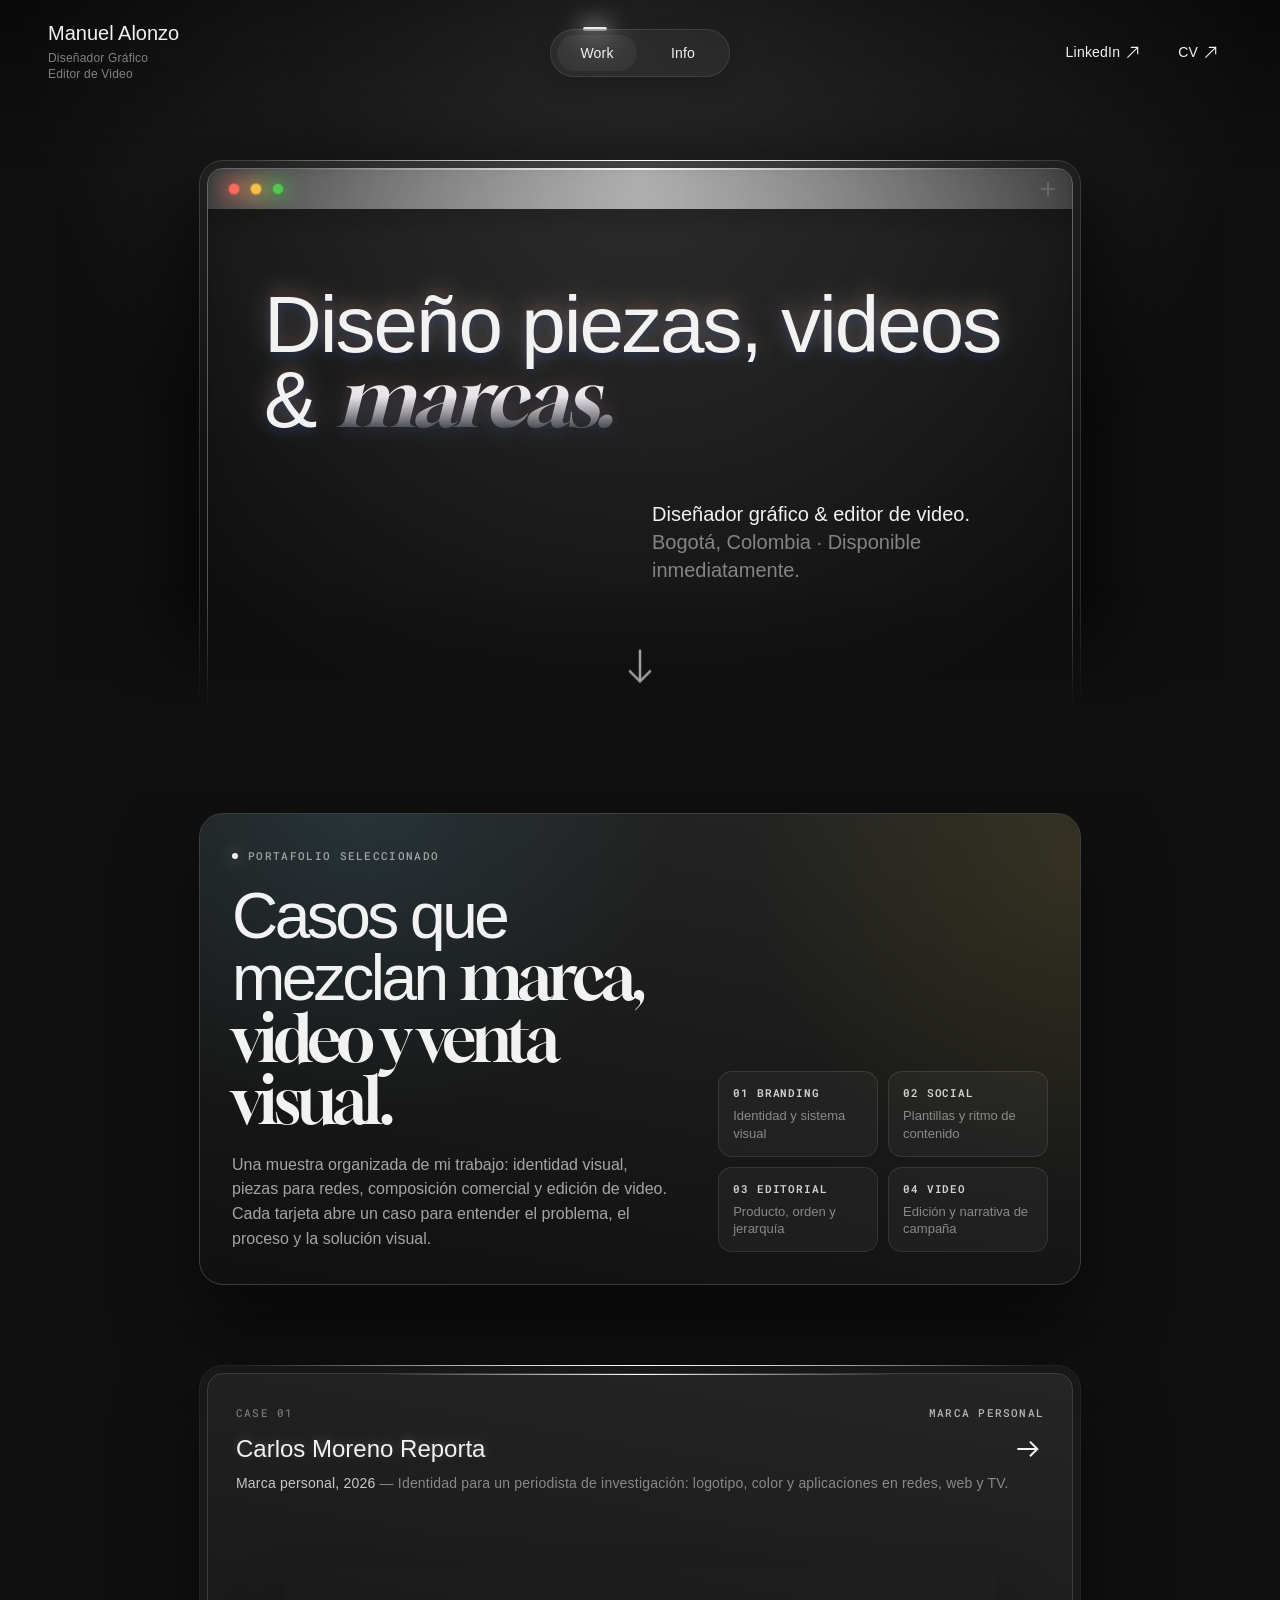
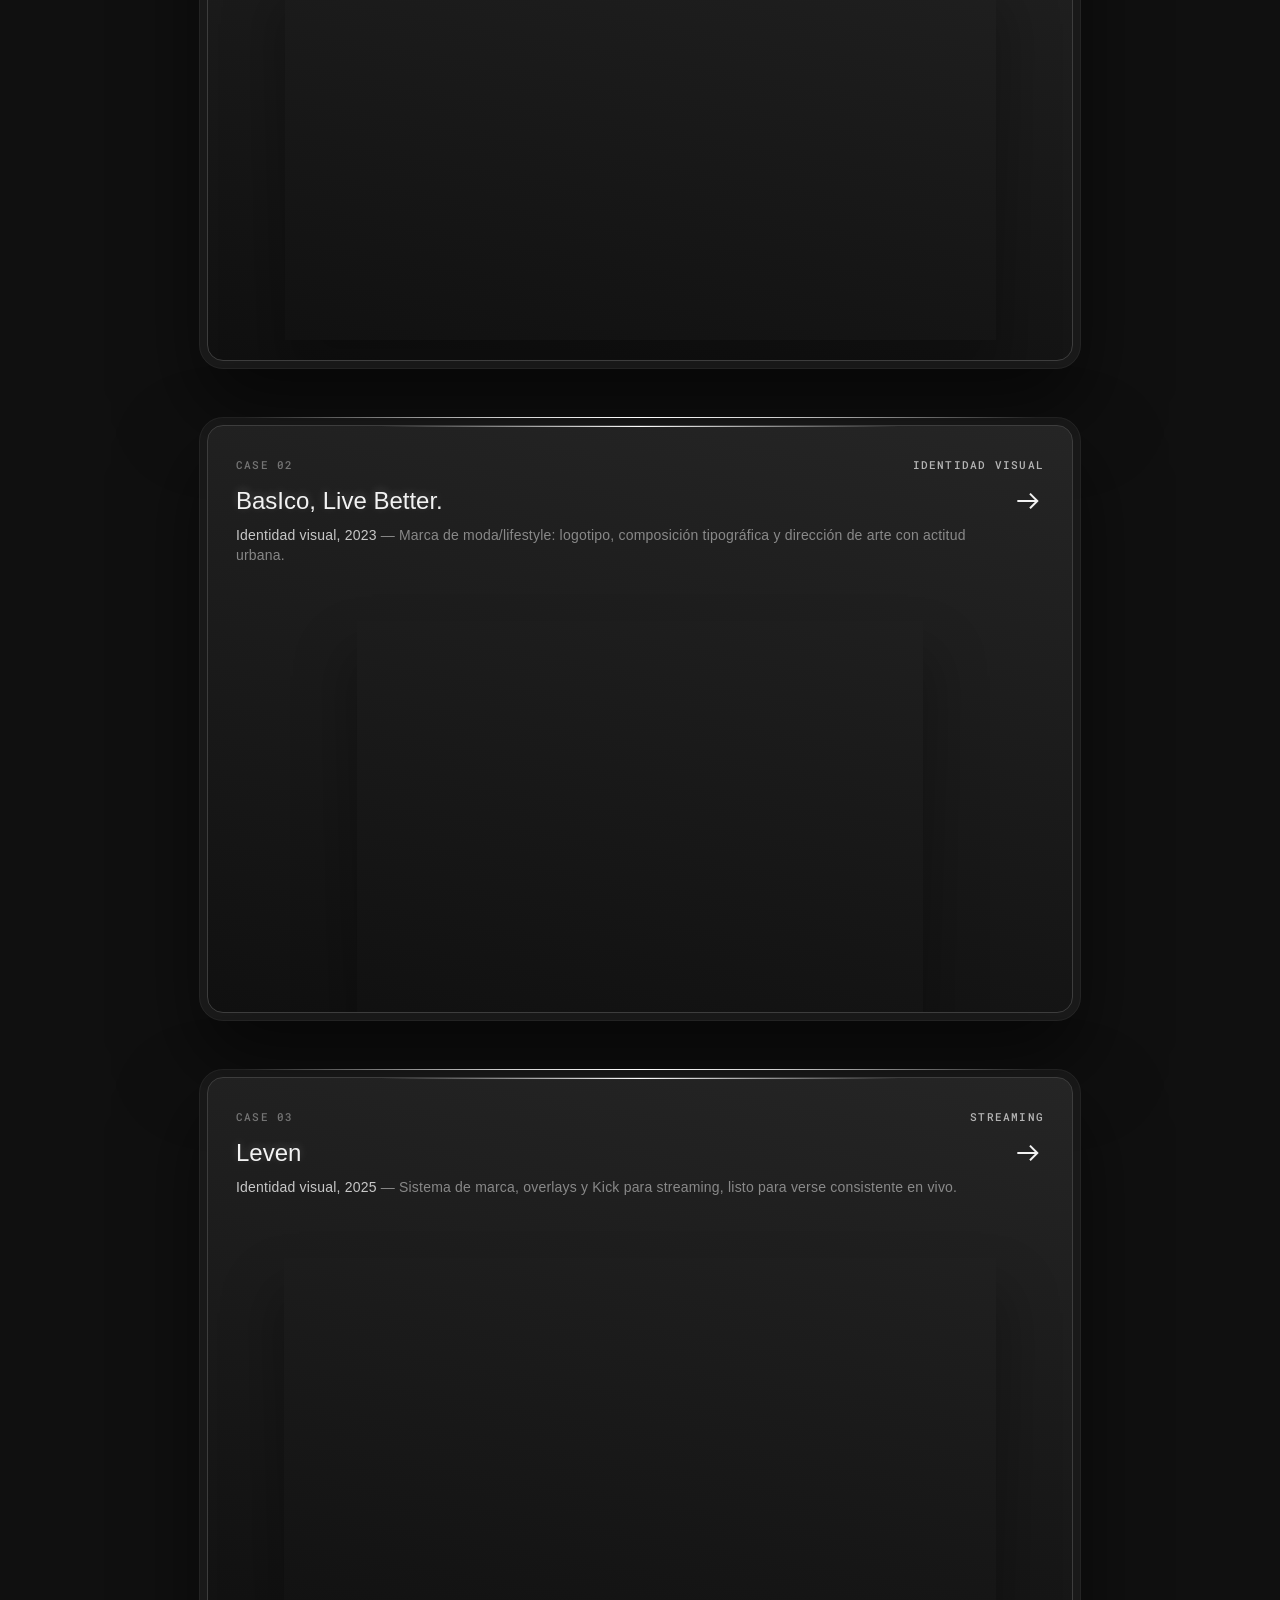
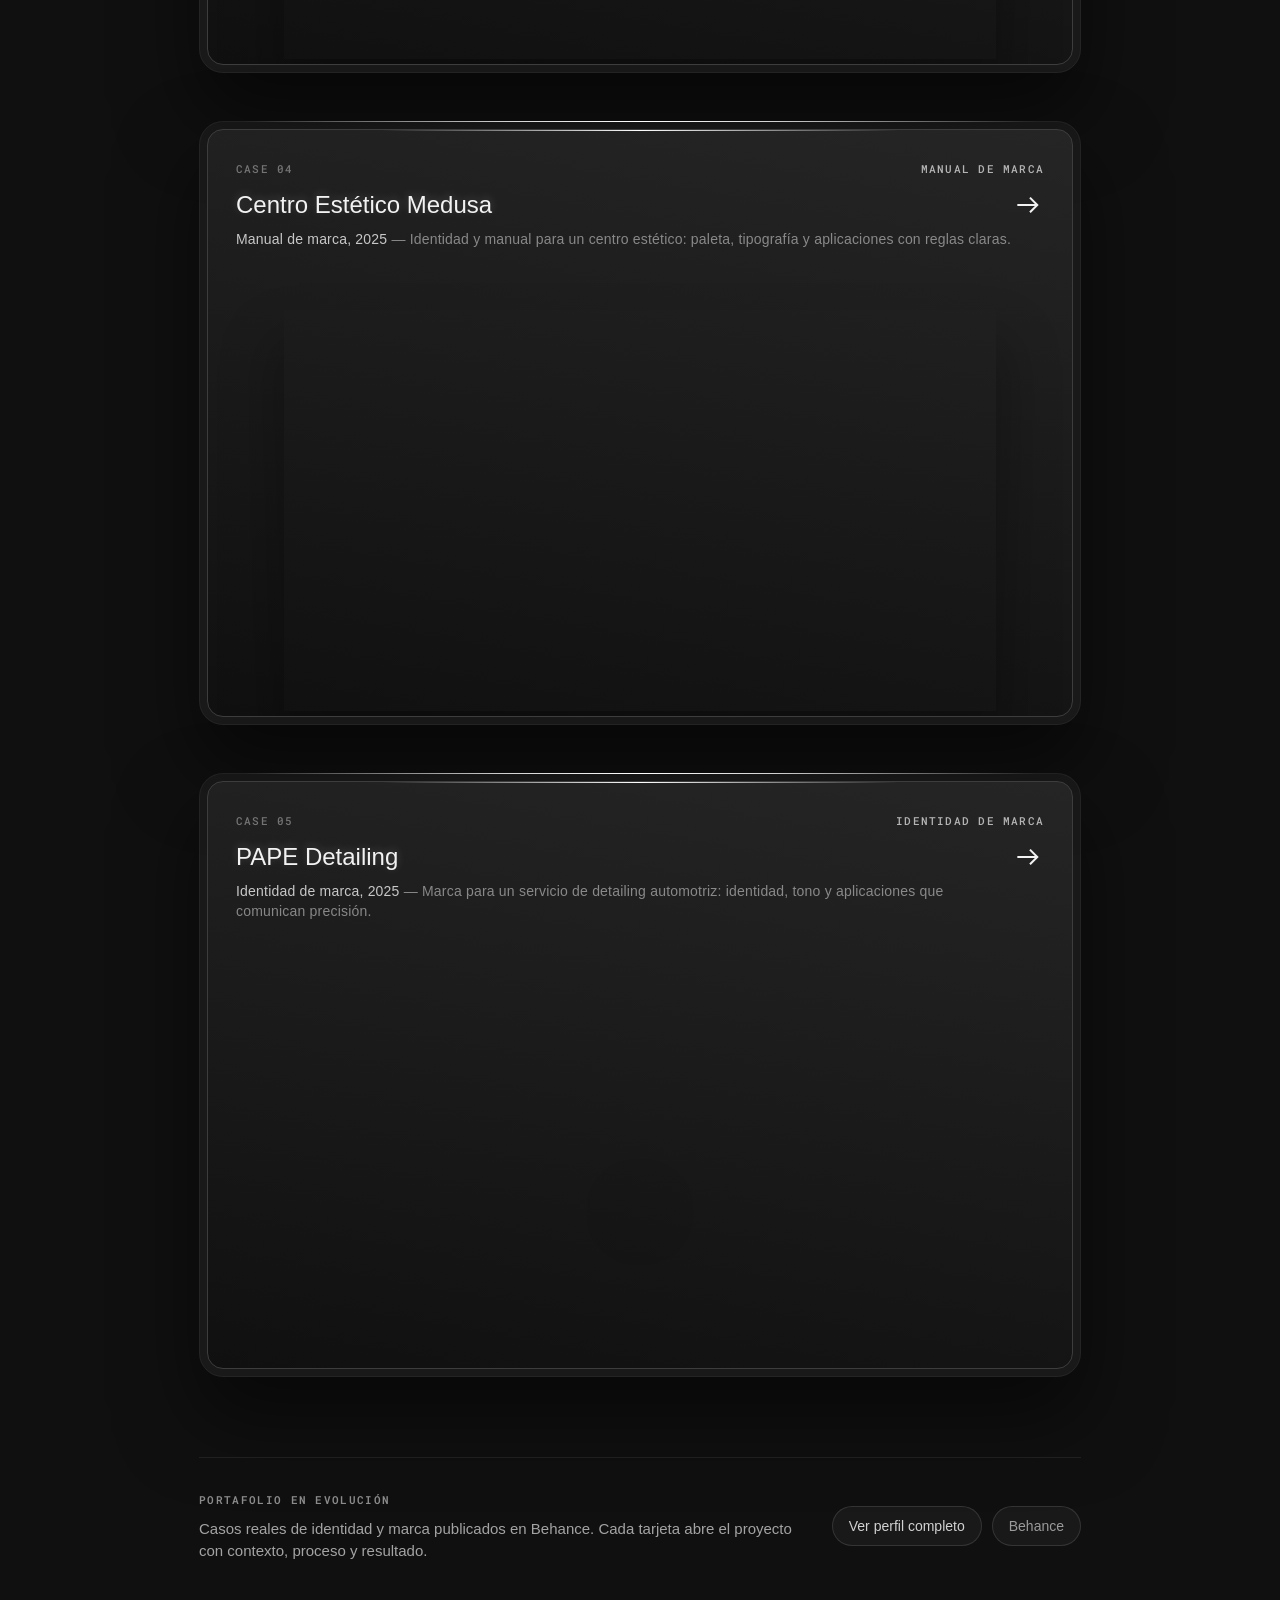
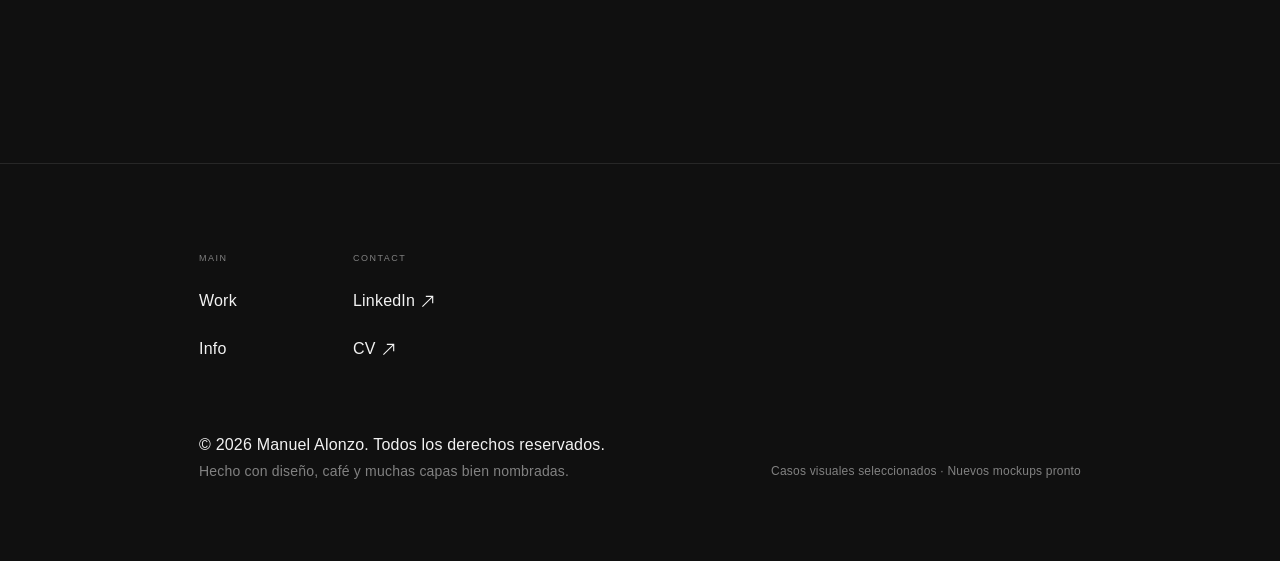
==== commit 69b18b61: "Optimización: -22MB (assets muertos, covers a WebP, lazy-load, caché Vercel) Co-Authored-By: Claude " ====
--- a/index.html
+++ b/index.html
@@ -98,7 +98,7 @@
     display: none;
 }
 
-</style><style id="manuel-responsive-safety">.text-projectpage-body,.text-projectcard-description,.text-info-meta,.text-friend-portfolio,.text-projectpage-heading,.text-projectpage-subheading{overflow-wrap:anywhere}.friend-block,.project-card,.experience-block,.content-leading,.content-trailing{min-width:0}.text-projectcard-description{max-width:100%}@media screen and (max-width:767px){.text-hero{hyphens:auto}.text-projectpage-body.info{line-height:1.55}.text-underlogo{max-width:220px;white-space:normal;line-height:1.3;text-align:left}.logo-text{align-items:flex-start}.experience-title-date{gap:10px}.text-projectpage-heading.info-experience{line-height:1.05}}@media screen and (max-width:479px){.text-underlogo{max-width:170px}.text-projectcard-title{overflow-wrap:anywhere}.text-footer-copyright,.text-under-copyright,.text-last-updated{overflow-wrap:anywhere}}</style><style id="manuel-portfolio-structure">.portfolio-intro,.portfolio-cta{width:882px;max-width:calc(100vw - 96px);position:relative}.portfolio-intro{display:flex;flex-direction:column;align-self:center}.portfolio-intro-card{background-image:linear-gradient(190deg,#252525,var(--background));border:1px solid #3d3d3d;border-radius:24px;padding:32px;box-shadow:0 40px 80px #00000080;position:relative;overflow:hidden}.portfolio-intro-card:before{content:"";pointer-events:none;background-image:radial-gradient(circle at 18% 0,#64d2ff1a,#0000 36%),radial-gradient(circle at 100% 10%,#ffd60a14,#0000 34%);position:absolute;inset:0}.portfolio-intro-inner{z-index:1;grid-column-gap:40px;grid-row-gap:28px;grid-template-columns:minmax(0,1.15fr) minmax(260px,.85fr);align-items:end;display:grid;position:relative}.portfolio-intro-copy{grid-row-gap:20px;flex-direction:column;display:flex}.portfolio-kicker{grid-column-gap:10px;color:#f2f2f299;letter-spacing:.12em;text-transform:uppercase;align-items:center;font-family:Roboto Mono,sans-serif;font-size:11px;font-weight:500;display:flex}.portfolio-dot{background-color:#f2f2f2;border-radius:999px;width:6px;height:6px;box-shadow:0 0 18px #fff8}.portfolio-title{letter-spacing:-.055em;color:var(--on-background);max-width:760px;font-family:Neue Montreal,sans-serif;font-size:clamp(40px,5vw,70px);font-weight:500;line-height:.94}.portfolio-title-serif{font-family:Gloock,serif;font-weight:400}.portfolio-copy{color:#f2f2f2a6;max-width:670px;font-family:Neue Montreal,sans-serif;font-size:16px;line-height:1.55}.portfolio-map{grid-gap:10px;grid-template-columns:1fr 1fr;display:grid}.portfolio-chip{background-color:#f2f2f20a;border:1px solid #f2f2f21a;border-radius:14px;padding:14px 14px 13px}.portfolio-chip-label{color:#f2f2f2d9;letter-spacing:.08em;text-transform:uppercase;font-family:Roboto Mono,sans-serif;font-size:11px;font-weight:600;line-height:1.2}.portfolio-chip-desc{color:#f2f2f280;margin-top:8px;font-family:Neue Montreal,sans-serif;font-size:13px;line-height:1.35}.project-card-eyebrow{z-index:1;color:#f2f2f266;letter-spacing:.11em;text-transform:uppercase;justify-content:space-between;align-self:stretch;align-items:center;margin-bottom:6px;font-family:Roboto Mono,sans-serif;font-size:11px;font-weight:500;line-height:1.2;display:flex;position:relative}.project-card-focus{color:#f2f2f2b3}.portfolio-cta{grid-column-gap:24px;grid-row-gap:18px;border-top:1px solid #f2f2f214;grid-template-columns:minmax(0,1fr) auto;align-items:center;padding-top:32px;display:grid;align-self:center}.portfolio-cta-text{grid-row-gap:8px;flex-direction:column;display:flex}.portfolio-cta-kicker{color:#f2f2f28c;letter-spacing:.12em;text-transform:uppercase;font-family:Roboto Mono,sans-serif;font-size:11px;font-weight:600}.portfolio-cta-copy{color:#f2f2f2a6;max-width:620px;font-family:Neue Montreal,sans-serif;font-size:15px;line-height:1.5}.portfolio-cta-actions{grid-column-gap:10px;grid-row-gap:10px;flex-wrap:wrap;justify-content:flex-end;display:flex}.portfolio-link{color:#f2f2f2d9;background-color:#f2f2f20a;border:1px solid #f2f2f21f;border-radius:999px;padding:12px 16px;font-family:Neue Montreal,sans-serif;font-size:14px;line-height:1;text-decoration:none;transition:border-color .25s,color .25s,background-color .25s}.portfolio-link:hover{color:#fff;background-color:#f2f2f212;border-color:#f2f2f24d}.portfolio-link.secondary{color:#f2f2f299}@media screen and (min-width:1280px){.portfolio-intro,.portfolio-cta{width:882px}}@media screen and (max-width:991px){.portfolio-intro,.portfolio-cta{width:auto;max-width:none}.portfolio-intro-inner{grid-template-columns:1fr}.portfolio-map{grid-template-columns:repeat(4,minmax(0,1fr))}}@media screen and (max-width:767px){.portfolio-intro-card{padding:24px}.portfolio-map{grid-template-columns:1fr 1fr}.portfolio-cta{grid-template-columns:1fr}.portfolio-cta-actions{justify-content:flex-start}.portfolio-title{font-size:clamp(34px,12vw,58px)}.portfolio-copy,.portfolio-cta-copy{font-size:14px}.project-card-eyebrow{font-size:10px}}@media screen and (max-width:479px){.portfolio-intro,.portfolio-cta{max-width:none}.portfolio-intro-card{border-radius:20px;padding:22px}.portfolio-map{grid-template-columns:1fr}.portfolio-chip{padding:13px}.project-card-eyebrow{grid-row-gap:6px;flex-direction:column;align-items:flex-start}.portfolio-link{width:100%;text-align:center}.portfolio-cta-actions{width:100%}}</style><style id="manuel-logo-fix">.text-underlogo{line-height:1.3;text-align:left}.logo-text{align-items:flex-start}</style><style id="manuel-home-fixes">.project-card .project-thumbnail{margin:auto;max-width:88%;max-height:80%}</style><style id="manuel-no-badge">.w-webflow-badge{display:none!important}</style></head><body class="body"><div data-w-id="a91daa17-edea-3045-e068-85775e828427" class="loading-overlay" style="display: none; opacity: 0;"><img src="./page-nuevo-home_files/645df90657e6ec4e4ed2e236_loading-dots.gif" loading="lazy" alt="" class="logo-loading"><div class="text-loading">Just a moment.</div></div><div data-w-id="fd80abe2-b514-5dbb-dd2b-42c8f07c8360" class="swipe-indicator-wrapper"><div class="text-swipe-to-see-work">SWIPE TO</div><img src="./page-nuevo-home_files/64097027d8cc0cb902ffc6bd_icon-swipe-up.svg" loading="lazy" alt="" class="icon-hero-swipe"><div class="text-swipe-to-see-work">SEE WORK</div></div><div style="opacity: 1;" class="section-nav"><div class="nav-bar"><div class="nav-left-wrapper"><div class="logo-block"><img src="favicon.svg" loading="lazy" alt="" class="logomark"><div class="logo-text"><div class="text-logo">Manuel Alonzo</div><div class="text-underlogo">Diseñador Gráfico<br>Editor de Video</div></div></div></div><div class="nav-pill-wrapper"><div class="nav-indicator-glow"></div><div class="nav-pill"><a href="index.html" class="nav-toggle work w-inline-block"><div class="text-nav-toggle">Work</div></a><a data-w-id="b60fd352-a0aa-70fb-ab78-6a5d05bbacd8" href="info.html" class="nav-toggle w-inline-block"><div class="text-nav-toggle">Info</div></a><div class="nav-indicator-pill"></div></div></div><div class="nav-right-wrapper"><div class="chip-socials-wrapper"><a href="https://linkedin.com/in/manueljosealonzo" target="_blank" rel="noopener" class="chip-socials w-inline-block"><div class="text-socialnav">LinkedIn</div><img src="./page-nuevo-home_files/63e0b50ea0956f4526968ef1_23-icon-external.svg" loading="lazy" alt="" class="icon-external"></a><a href="Manuel_Alonzo_Resume.html" target="_blank" rel="noopener" class="chip-socials w-inline-block"><div class="text-socialnav">CV</div><img src="./page-nuevo-home_files/63e0b50ea0956f4526968ef1_23-icon-external.svg" loading="lazy" alt="" class="icon-external"></a></div><a data-w-id="1c98ec29-4361-fca3-2737-cb524bb470b0" href="index.html" class="nav-menu-button w-inline-block"><img src="./page-nuevo-home_files/644c8981f87a7036b4c7fa64_icon-@.svg" loading="lazy" data-w-id="1c98ec29-4361-fca3-2737-cb524bb470b1" alt="" class="icon-contact"><img src="./page-nuevo-home_files/645a01ff46a1cf3d85d90049_icon-close.svg" loading="lazy" data-w-id="90d931d5-2a2a-4508-b538-b604ad2b741f" alt="" class="icon-contact-close"></a></div></div></div><div data-w-id="947649b5-efd3-c77d-d5e9-ca6f678434b6" class="mobile-popup-menu"><a href="https://linkedin.com/in/manueljosealonzo" target="_blank" rel="noopener" class="popup-menu-item w-inline-block"><div class="text-popup-menu">LinkedIn</div><img src="./page-nuevo-home_files/644ca61c76573b18898f41f8_icon-open.svg" loading="lazy" alt="" class="icon-popup-external"></a><a href="Manuel_Alonzo_Resume.html" target="_blank" rel="noopener" class="popup-menu-item w-inline-block"><div class="text-popup-menu">CV</div><img src="./page-nuevo-home_files/644ca61c76573b18898f41f8_icon-open.svg" loading="lazy" alt="" class="icon-popup-external"></a></div><div class="menu-mobile"><div class="menu-cards-wrapper"><div class="menu-card"><div class="text-menu-overline">MAIN</div><div class="menu-items-wrapper"><a href="index.html" class="menu-item w-inline-block"><div class="text-mobile-menu">Work</div></a><a href="info.html" class="menu-item w-inline-block"><div class="text-mobile-menu">Info</div></a></div></div><div class="menu-card"><div class="text-menu-overline">CONTACT</div><div class="menu-items-wrapper"><a href="https://linkedin.com/in/manueljosealonzo" target="_blank" rel="noopener" class="menu-item w-inline-block"><div class="text-mobile-menu">LinkedIn</div><img src="./page-nuevo-home_files/63e0b50ea0956f4526968ef1_23-icon-external.svg" loading="lazy" alt="" class="icon-external-menu"></a><a href="Manuel_Alonzo_Resume.html" class="menu-item w-inline-block" target="_blank" rel="noopener"><div class="text-mobile-menu">CV</div><img src="./page-nuevo-home_files/63e0b50ea0956f4526968ef1_23-icon-external.svg" loading="lazy" alt="" class="icon-external-menu"></a></div></div></div></div><div class="locomotive-scroll" data-scroll-section-id="section0" data-scroll-section-inview="" style="transform: matrix3d(1, 0, 0, 0, 0, 1, 0, 0, 0, 0, 1, 0, 0, 0, 0, 1); opacity: 1; pointer-events: all;"><div class="section-hero"><div class="hero-fade"><div data-w-id="e5c05ec2-ee56-ccf5-1f20-8a056c33fa25" class="scroll-wrapper" style="opacity: 1;"><img src="./page-nuevo-home_files/63e206eedd964a5c5db19c91_23-icon-arrow-down.svg" loading="lazy" data-w-id="657cd5a2-6e44-e2a2-e8e0-d1144b4099e1" alt="" class="icon-scroll-down" style="transform: translate3d(0px, 9.42864px, 0px) scale3d(1, 1, 1) rotateX(0deg) rotateY(0deg) rotateZ(0deg) skew(0deg, 0deg); transform-style: preserve-3d; opacity: 0.635716; will-change: opacity, transform;"></div></div><div data-w-id="87a46662-54f3-370f-de15-afe2ed7aa161" class="container-hero-image" style="transform: translate3d(0px, 0px, 0px) scale3d(1, 1, 1) rotateX(0deg) rotateY(0deg) rotateZ(0deg) skew(0deg, 0deg); transform-style: preserve-3d; opacity: 1;"><div data-w-id="46fda540-ee6a-c3eb-ac8b-34d3193b5890" class="glare-item-top outer-edge" style="opacity: 1;"></div><div class="window-outline"><div class="glare-item-top hero-inner"></div><div class="window-main"><div data-w-id="815c1c00-4c7f-93a9-0e8b-6fe29ddf0962" class="shine-wrapper" style="transform: translate3d(63.0845vw, 0px, 0px) scale3d(1, 1, 1) rotateX(0deg) rotateY(0deg) rotateZ(15deg) skew(0deg, 0deg); transform-style: preserve-3d; opacity: 0; will-change: transform;"><div class="shine-small"></div><div class="shine-big"></div></div><div class="window-bar"><div class="window-dots-wrapper"><div class="dot red"></div><div class="dot yellow"></div><div class="dot green"></div></div><img src="./page-nuevo-home_files/64647bd0f92c6bb858b22871_icon-plus.svg" loading="lazy" alt="" class="icon-windowbar-plus"></div><div class="window-content"><div class="hero-text-content"><div class="text-hero">Diseño piezas, videos &amp; <span class="text-hero-serif">marcas.</span></div><div class="hero-about-grid"><div class="hero-about-null"></div><div id="w-node-ebb1e125-4f59-8cf6-0b73-376972364a52-e330f4c5"><div id="w-node-_785630cc-b7d0-294c-4a1a-e673b5a8db79-e330f4c5" class="text-hero-about">Diseñador gráfico &amp; editor de video.<br><span class="text-hero-about-formerly">Bogotá, Colombia · Disponible inmediatamente.</span></div></div></div></div><div class="window-grain"></div></div></div></div></div><div class="hero-bg-gradient"></div><div class="hero-noise"></div></div><div class="section-hero-portrait"><div class="hero-portrait-main"><div data-w-id="c0b7da05-9e29-47c9-f176-90a460b08cbc" class="hero-portrait-top"><div class="overline-wrapper"><div class="icon-section-dot"></div><div class="text-portrait-overline">Manuel Alonzo — Diseño Gráfico &amp; Video</div></div><div class="text-hero portrait">Diseño piezas, videos &amp; <span class="text-hero-serif">marcas.</span></div></div><div data-w-id="4f6a279d-1b18-5bf3-32ea-1e08b6e39e5e" class="hero-portrait-bottom"><div class="text-portrait-secondary"><span class="text-open-to-new-opportunities">Diseño gráfico, video y e-commerce.</span><br>Bogotá, Colombia · Disponible inmediatamente.</div></div></div><div data-w-id="bdb6c1db-35db-c342-e8af-29cb87d2c4d4" class="divider-scroll-wrapper"><div class="hero-portrait-divider"></div><div class="hero-portrait-scroll"><img src="./page-nuevo-home_files/63e206eedd964a5c5db19c91_23-icon-arrow-down.svg" loading="lazy" data-w-id="639c1ddc-5c21-49e1-78f5-0a8638af6d6f" alt="" class="icon-scroll-down portrait"><div class="text-portrait-overline selected-work">Portafolio '26</div></div></div><div class="hero-noise"></div></div><div data-w-id="3810876f-88a5-c72e-2e50-9f9ee6af2d4a" class="section-projects"><div class="portfolio-intro"><div class="portfolio-intro-card"><div class="portfolio-intro-inner"><div class="portfolio-intro-copy"><div class="portfolio-kicker"><div class="portfolio-dot"></div><div class="portfolio-kicker-text">PORTAFOLIO SELECCIONADO</div></div><div class="portfolio-title">Casos que mezclan <span class="portfolio-title-serif">marca, video y venta visual.</span></div><div class="portfolio-copy">Una muestra organizada de mi trabajo: identidad visual, piezas para redes, composición comercial y edición de video. Cada tarjeta abre un caso para entender el problema, el proceso y la solución visual.</div></div><div class="portfolio-map"><div class="portfolio-chip"><div class="portfolio-chip-label">01 Branding</div><div class="portfolio-chip-desc">Identidad y sistema visual</div></div><div class="portfolio-chip"><div class="portfolio-chip-label">02 Social</div><div class="portfolio-chip-desc">Plantillas y ritmo de contenido</div></div><div class="portfolio-chip"><div class="portfolio-chip-label">03 Editorial</div><div class="portfolio-chip-desc">Producto, orden y jerarquía</div></div><div class="portfolio-chip"><div class="portfolio-chip-label">04 Video</div><div class="portfolio-chip-desc">Edición y narrativa de campaña</div></div></div></div></div></div><div data-w-id="f0e1f336-2513-8fe9-5ccf-c79169a260b6" class="container-projects" style="transform: translate3d(0px, 0px, 0px) scale3d(1, 1, 1) rotateX(0deg) rotateY(0deg) rotateZ(0deg) skew(0deg, 0deg); transform-style: preserve-3d; opacity: 1;"><div class="project-card-outline"><div data-w-id="799aa54d-e1f4-ce89-fcc5-18fd48416e07" class="glare-item-top outer-edge" style="opacity: 1;"></div><a data-w-id="799aa54d-e1f4-ce89-fcc5-18fd48416e08" href="project-carlos.html" class="project-card w-inline-block"><div data-w-id="799aa54d-e1f4-ce89-fcc5-18fd48416e09" class="glare-item-top inner-edge" style="opacity: 1;"></div><div class="projectcard-top"><div class="project-card-eyebrow"><span class="project-card-case">CASE 01</span><span class="project-card-focus">MARCA PERSONAL</span></div><div class="projectcard-title-row"><div class="text-projectcard-title">Carlos Moreno Reporta</div><img src="./page-nuevo-home_files/641284285486aaab07feafaa_icon-arrow-project.svg" loading="lazy" alt="" class="icon-projectcard-arrow"></div><div class="text-projectcard-description"><span class="text-projectcard-description-company">Marca personal, 2026</span> — Identidad para un periodista de investigación: logotipo, color y aplicaciones en redes, web y TV.</div></div><img src="portfolio-assets/carlos-cover.webp" loading="lazy" alt="Carlos Moreno Reporta" class="project-thumbnail"><div class="project-card-colour rbc" style="opacity: 0;"></div></a></div><div class="project-card-outline"><div data-w-id="cb1aca79-f57e-5d16-57ab-621b3d07b7f1" class="glare-item-top outer-edge" style="opacity: 1;"></div><a data-w-id="81bb28b3-0cac-8b9c-c382-04fd4917df75" href="project-basico.html" class="project-card w-inline-block"><div data-w-id="b0c475d0-ac61-3f6b-c975-29615a853f93" class="glare-item-top inner-edge" style="opacity: 1;"></div><div class="projectcard-top"><div class="project-card-eyebrow"><span class="project-card-case">CASE 02</span><span class="project-card-focus">IDENTIDAD VISUAL</span></div><div class="projectcard-title-row"><div class="text-projectcard-title">BasIco, Live Better.</div><img src="./page-nuevo-home_files/641284285486aaab07feafaa_icon-arrow-project.svg" loading="lazy" alt="" class="icon-projectcard-arrow"></div><div class="text-projectcard-description"><span class="text-projectcard-description-company">Identidad visual, 2023</span> — Marca de moda/lifestyle: logotipo, composición tipográfica y dirección de arte con actitud urbana.</div></div><img src="portfolio-assets/basico-cover.png" loading="lazy" alt="BasIco, Live Better." class="project-thumbnail"><div class="project-card-colour stadiabt" style="opacity: 0;"></div></a></div><div class="project-card-outline"><div data-w-id="cb198c5c-8f1f-0bfc-7f66-0461e3dc703b" class="glare-item-top outer-edge" style="opacity: 1;"></div><a data-w-id="cb198c5c-8f1f-0bfc-7f66-0461e3dc703c" href="project-leven.html" class="project-card w-inline-block"><div data-w-id="cb198c5c-8f1f-0bfc-7f66-0461e3dc703d" class="glare-item-top inner-edge" style="opacity: 1;"></div><div class="projectcard-top"><div class="project-card-eyebrow"><span class="project-card-case">CASE 03</span><span class="project-card-focus">STREAMING</span></div><div class="projectcard-title-row"><div class="text-projectcard-title">Leven</div><img src="./page-nuevo-home_files/641284285486aaab07feafaa_icon-arrow-project.svg" loading="lazy" alt="" class="icon-projectcard-arrow"></div><div class="text-projectcard-description"><span class="text-projectcard-description-company">Identidad visual, 2025</span> — Sistema de marca, overlays y Kick para streaming, listo para verse consistente en vivo.</div></div><img src="portfolio-assets/leven-cover.jpg" loading="lazy" alt="Leven" class="project-thumbnail"><div class="project-card-colour thn" style="opacity: 0;"></div></a></div><div class="project-card-outline"><div data-w-id="799aa54d-e1f4-ce89-fcc5-18fd48416d98" class="glare-item-top outer-edge" style="opacity: 1;"></div><a data-w-id="799aa54d-e1f4-ce89-fcc5-18fd48416d99" href="project-medusa.html" class="project-card w-inline-block"><div data-w-id="799aa54d-e1f4-ce89-fcc5-18fd48416d9a" class="glare-item-top inner-edge" style="opacity: 1;"></div><div class="projectcard-top"><div class="project-card-eyebrow"><span class="project-card-case">CASE 04</span><span class="project-card-focus">MANUAL DE MARCA</span></div><div class="projectcard-title-row"><div class="text-projectcard-title">Centro Estético Medusa</div><img src="./page-nuevo-home_files/641284285486aaab07feafaa_icon-arrow-project.svg" loading="lazy" alt="" class="icon-projectcard-arrow"></div><div class="text-projectcard-description"><span class="text-projectcard-description-company">Manual de marca, 2025</span> — Identidad y manual para un centro estético: paleta, tipografía y aplicaciones con reglas claras.</div></div><img src="portfolio-assets/medusa-cover.jpg" loading="lazy" alt="Centro Estético Medusa" class="project-thumbnail"><div class="project-card-colour spotlight" style="opacity: 0;"></div></a></div><div class="project-card-outline"><div data-w-id="799aa54d-e1f4-ce89-fcc5-18fd48416da7" class="glare-item-top outer-edge" style="opacity: 1;"></div><a data-w-id="799aa54d-e1f4-ce89-fcc5-18fd48416da8" href="project-pape.html" class="project-card w-inline-block"><div data-w-id="799aa54d-e1f4-ce89-fcc5-18fd48416da9" class="glare-item-top inner-edge" style="opacity: 1;"></div><div class="projectcard-top"><div class="project-card-eyebrow"><span class="project-card-case">CASE 05</span><span class="project-card-focus">IDENTIDAD DE MARCA</span></div><div class="projectcard-title-row"><div class="text-projectcard-title">PAPE Detailing</div><img src="./page-nuevo-home_files/641284285486aaab07feafaa_icon-arrow-project.svg" loading="lazy" alt="" class="icon-projectcard-arrow"></div><div class="text-projectcard-description"><span class="text-projectcard-description-company">Identidad de marca, 2025</span> — Marca para un servicio de detailing automotriz: identidad, tono y aplicaciones que comunican precisión.</div></div><img src="portfolio-assets/pape-cover.png" loading="lazy" alt="PAPE Detailing" class="project-thumbnail"><div class="project-card-colour rbc" style="opacity: 0;"></div></a></div></div><div class="portfolio-cta"><div class="portfolio-cta-text"><div class="portfolio-cta-kicker">PORTAFOLIO EN EVOLUCIÓN</div><div class="portfolio-cta-copy">Casos reales de identidad y marca publicados en Behance. Cada tarjeta abre el proyecto con contexto, proceso y resultado.</div></div><div class="portfolio-cta-actions"><a href="info.html" class="portfolio-link">Ver perfil completo</a><a href="https://www.behance.net/ascento" class="portfolio-link secondary" target="_blank" rel="noopener">Behance</a></div></div></div><div data-w-id="ee1e9c3e-a1c6-2190-15b3-1daea0409ed7" class="section-footer"><div class="container-footer"><div class="footer-top-wrapper"><img src="favicon.svg" loading="lazy" alt="" class="logomark-footer"><div class="footer-links-column-wrapper"><div class="footer-links-column"><div class="text-footer-links-overline">MAIN</div><div class="footer-links-wrapper"><a href="index.html" aria-current="page" class="footer-link w-inline-block w--current"><div class="text-footer-link">Work</div></a><a href="info.html" class="footer-link w-inline-block"><div class="text-footer-link">Info</div></a></div></div><div class="footer-links-column"><div class="text-footer-links-overline">CONTACT</div><div class="footer-links-wrapper"><a href="https://linkedin.com/in/manueljosealonzo" target="_blank" rel="noopener" class="footer-link w-inline-block"><div class="text-footer-link">LinkedIn</div><img src="./page-nuevo-home_files/63e0b50ea0956f4526968ef1_23-icon-external.svg" loading="lazy" alt="" class="icon-external"></a><a href="Manuel_Alonzo_Resume.html" target="_blank" rel="noopener" class="footer-link w-inline-block"><div class="text-footer-link">CV</div><img src="./page-nuevo-home_files/63e0b50ea0956f4526968ef1_23-icon-external.svg" loading="lazy" alt="" class="icon-external"></a></div></div></div></div><div class="footer-bottom-wrapper"><div class="footer-bottom-left"><div class="text-footer-copyright">© 2026 Manuel Alonzo. Todos los derechos reservados.</div><div class="text-under-copyright">Hecho con diseño, café y muchas capas bien nombradas.</div></div><div class="footer-bottom-right"><div class="text-last-updated">Casos visuales seleccionados · Nuevos mockups pronto</div></div></div></div></div></div><script src="./page-nuevo-home_files/jquery-3.5.1.min.dc5e7f18c8.js" type="text/javascript" integrity="sha256-9/aliU8dGd2tb6OSsuzixeV4y/faTqgFtohetphbbj0=" crossorigin="anonymous"></script><script src="./page-nuevo-home_files/webflow.schunk.4a394eb5af8156f2.js" type="text/javascript"></script><script src="./page-nuevo-home_files/webflow.schunk.b5dbf6d1a583d907.js" type="text/javascript"></script><script src="./page-nuevo-home_files/webflow.e61c0c5d.4012d7da89075589.js" type="text/javascript"></script><!-- Page Transition Delays --> 
+</style><style id="manuel-responsive-safety">.text-projectpage-body,.text-projectcard-description,.text-info-meta,.text-friend-portfolio,.text-projectpage-heading,.text-projectpage-subheading{overflow-wrap:anywhere}.friend-block,.project-card,.experience-block,.content-leading,.content-trailing{min-width:0}.text-projectcard-description{max-width:100%}@media screen and (max-width:767px){.text-hero{hyphens:auto}.text-projectpage-body.info{line-height:1.55}.text-underlogo{max-width:220px;white-space:normal;line-height:1.3;text-align:left}.logo-text{align-items:flex-start}.experience-title-date{gap:10px}.text-projectpage-heading.info-experience{line-height:1.05}}@media screen and (max-width:479px){.text-underlogo{max-width:170px}.text-projectcard-title{overflow-wrap:anywhere}.text-footer-copyright,.text-under-copyright,.text-last-updated{overflow-wrap:anywhere}}</style><style id="manuel-portfolio-structure">.portfolio-intro,.portfolio-cta{width:882px;max-width:calc(100vw - 96px);position:relative}.portfolio-intro{display:flex;flex-direction:column;align-self:center}.portfolio-intro-card{background-image:linear-gradient(190deg,#252525,var(--background));border:1px solid #3d3d3d;border-radius:24px;padding:32px;box-shadow:0 40px 80px #00000080;position:relative;overflow:hidden}.portfolio-intro-card:before{content:"";pointer-events:none;background-image:radial-gradient(circle at 18% 0,#64d2ff1a,#0000 36%),radial-gradient(circle at 100% 10%,#ffd60a14,#0000 34%);position:absolute;inset:0}.portfolio-intro-inner{z-index:1;grid-column-gap:40px;grid-row-gap:28px;grid-template-columns:minmax(0,1.15fr) minmax(260px,.85fr);align-items:end;display:grid;position:relative}.portfolio-intro-copy{grid-row-gap:20px;flex-direction:column;display:flex}.portfolio-kicker{grid-column-gap:10px;color:#f2f2f299;letter-spacing:.12em;text-transform:uppercase;align-items:center;font-family:Roboto Mono,sans-serif;font-size:11px;font-weight:500;display:flex}.portfolio-dot{background-color:#f2f2f2;border-radius:999px;width:6px;height:6px;box-shadow:0 0 18px #fff8}.portfolio-title{letter-spacing:-.055em;color:var(--on-background);max-width:760px;font-family:Neue Montreal,sans-serif;font-size:clamp(40px,5vw,70px);font-weight:500;line-height:.94}.portfolio-title-serif{font-family:Gloock,serif;font-weight:400}.portfolio-copy{color:#f2f2f2a6;max-width:670px;font-family:Neue Montreal,sans-serif;font-size:16px;line-height:1.55}.portfolio-map{grid-gap:10px;grid-template-columns:1fr 1fr;display:grid}.portfolio-chip{background-color:#f2f2f20a;border:1px solid #f2f2f21a;border-radius:14px;padding:14px 14px 13px}.portfolio-chip-label{color:#f2f2f2d9;letter-spacing:.08em;text-transform:uppercase;font-family:Roboto Mono,sans-serif;font-size:11px;font-weight:600;line-height:1.2}.portfolio-chip-desc{color:#f2f2f280;margin-top:8px;font-family:Neue Montreal,sans-serif;font-size:13px;line-height:1.35}.project-card-eyebrow{z-index:1;color:#f2f2f266;letter-spacing:.11em;text-transform:uppercase;justify-content:space-between;align-self:stretch;align-items:center;margin-bottom:6px;font-family:Roboto Mono,sans-serif;font-size:11px;font-weight:500;line-height:1.2;display:flex;position:relative}.project-card-focus{color:#f2f2f2b3}.portfolio-cta{grid-column-gap:24px;grid-row-gap:18px;border-top:1px solid #f2f2f214;grid-template-columns:minmax(0,1fr) auto;align-items:center;padding-top:32px;display:grid;align-self:center}.portfolio-cta-text{grid-row-gap:8px;flex-direction:column;display:flex}.portfolio-cta-kicker{color:#f2f2f28c;letter-spacing:.12em;text-transform:uppercase;font-family:Roboto Mono,sans-serif;font-size:11px;font-weight:600}.portfolio-cta-copy{color:#f2f2f2a6;max-width:620px;font-family:Neue Montreal,sans-serif;font-size:15px;line-height:1.5}.portfolio-cta-actions{grid-column-gap:10px;grid-row-gap:10px;flex-wrap:wrap;justify-content:flex-end;display:flex}.portfolio-link{color:#f2f2f2d9;background-color:#f2f2f20a;border:1px solid #f2f2f21f;border-radius:999px;padding:12px 16px;font-family:Neue Montreal,sans-serif;font-size:14px;line-height:1;text-decoration:none;transition:border-color .25s,color .25s,background-color .25s}.portfolio-link:hover{color:#fff;background-color:#f2f2f212;border-color:#f2f2f24d}.portfolio-link.secondary{color:#f2f2f299}@media screen and (min-width:1280px){.portfolio-intro,.portfolio-cta{width:882px}}@media screen and (max-width:991px){.portfolio-intro,.portfolio-cta{width:auto;max-width:none}.portfolio-intro-inner{grid-template-columns:1fr}.portfolio-map{grid-template-columns:repeat(4,minmax(0,1fr))}}@media screen and (max-width:767px){.portfolio-intro-card{padding:24px}.portfolio-map{grid-template-columns:1fr 1fr}.portfolio-cta{grid-template-columns:1fr}.portfolio-cta-actions{justify-content:flex-start}.portfolio-title{font-size:clamp(34px,12vw,58px)}.portfolio-copy,.portfolio-cta-copy{font-size:14px}.project-card-eyebrow{font-size:10px}}@media screen and (max-width:479px){.portfolio-intro,.portfolio-cta{max-width:none}.portfolio-intro-card{border-radius:20px;padding:22px}.portfolio-map{grid-template-columns:1fr}.portfolio-chip{padding:13px}.project-card-eyebrow{grid-row-gap:6px;flex-direction:column;align-items:flex-start}.portfolio-link{width:100%;text-align:center}.portfolio-cta-actions{width:100%}}</style><style id="manuel-logo-fix">.text-underlogo{line-height:1.3;text-align:left}.logo-text{align-items:flex-start}</style><style id="manuel-home-fixes">.project-card .project-thumbnail{margin:auto;max-width:88%;max-height:80%}</style><style id="manuel-no-badge">.w-webflow-badge{display:none!important}</style></head><body class="body"><div data-w-id="a91daa17-edea-3045-e068-85775e828427" class="loading-overlay" style="display: none; opacity: 0;"><img src="./page-nuevo-home_files/645df90657e6ec4e4ed2e236_loading-dots.gif" loading="lazy" decoding="async" alt="" class="logo-loading"><div class="text-loading">Just a moment.</div></div><div data-w-id="fd80abe2-b514-5dbb-dd2b-42c8f07c8360" class="swipe-indicator-wrapper"><div class="text-swipe-to-see-work">SWIPE TO</div><img src="./page-nuevo-home_files/64097027d8cc0cb902ffc6bd_icon-swipe-up.svg" loading="lazy" decoding="async" alt="" class="icon-hero-swipe"><div class="text-swipe-to-see-work">SEE WORK</div></div><div style="opacity: 1;" class="section-nav"><div class="nav-bar"><div class="nav-left-wrapper"><div class="logo-block"><img src="favicon.svg" loading="lazy" decoding="async" alt="" class="logomark"><div class="logo-text"><div class="text-logo">Manuel Alonzo</div><div class="text-underlogo">Diseñador Gráfico<br>Editor de Video</div></div></div></div><div class="nav-pill-wrapper"><div class="nav-indicator-glow"></div><div class="nav-pill"><a href="index.html" class="nav-toggle work w-inline-block"><div class="text-nav-toggle">Work</div></a><a data-w-id="b60fd352-a0aa-70fb-ab78-6a5d05bbacd8" href="info.html" class="nav-toggle w-inline-block"><div class="text-nav-toggle">Info</div></a><div class="nav-indicator-pill"></div></div></div><div class="nav-right-wrapper"><div class="chip-socials-wrapper"><a href="https://linkedin.com/in/manueljosealonzo" target="_blank" rel="noopener" class="chip-socials w-inline-block"><div class="text-socialnav">LinkedIn</div><img src="./page-nuevo-home_files/63e0b50ea0956f4526968ef1_23-icon-external.svg" loading="lazy" decoding="async" alt="" class="icon-external"></a><a href="Manuel_Alonzo_Resume.html" target="_blank" rel="noopener" class="chip-socials w-inline-block"><div class="text-socialnav">CV</div><img src="./page-nuevo-home_files/63e0b50ea0956f4526968ef1_23-icon-external.svg" loading="lazy" decoding="async" alt="" class="icon-external"></a></div><a data-w-id="1c98ec29-4361-fca3-2737-cb524bb470b0" href="index.html" class="nav-menu-button w-inline-block"><img src="./page-nuevo-home_files/644c8981f87a7036b4c7fa64_icon-@.svg" loading="lazy" data-w-id="1c98ec29-4361-fca3-2737-cb524bb470b1" alt="" class="icon-contact"><img src="./page-nuevo-home_files/645a01ff46a1cf3d85d90049_icon-close.svg" loading="lazy" data-w-id="90d931d5-2a2a-4508-b538-b604ad2b741f" alt="" class="icon-contact-close"></a></div></div></div><div data-w-id="947649b5-efd3-c77d-d5e9-ca6f678434b6" class="mobile-popup-menu"><a href="https://linkedin.com/in/manueljosealonzo" target="_blank" rel="noopener" class="popup-menu-item w-inline-block"><div class="text-popup-menu">LinkedIn</div><img src="./page-nuevo-home_files/644ca61c76573b18898f41f8_icon-open.svg" loading="lazy" decoding="async" alt="" class="icon-popup-external"></a><a href="Manuel_Alonzo_Resume.html" target="_blank" rel="noopener" class="popup-menu-item w-inline-block"><div class="text-popup-menu">CV</div><img src="./page-nuevo-home_files/644ca61c76573b18898f41f8_icon-open.svg" loading="lazy" decoding="async" alt="" class="icon-popup-external"></a></div><div class="menu-mobile"><div class="menu-cards-wrapper"><div class="menu-card"><div class="text-menu-overline">MAIN</div><div class="menu-items-wrapper"><a href="index.html" class="menu-item w-inline-block"><div class="text-mobile-menu">Work</div></a><a href="info.html" class="menu-item w-inline-block"><div class="text-mobile-menu">Info</div></a></div></div><div class="menu-card"><div class="text-menu-overline">CONTACT</div><div class="menu-items-wrapper"><a href="https://linkedin.com/in/manueljosealonzo" target="_blank" rel="noopener" class="menu-item w-inline-block"><div class="text-mobile-menu">LinkedIn</div><img src="./page-nuevo-home_files/63e0b50ea0956f4526968ef1_23-icon-external.svg" loading="lazy" decoding="async" alt="" class="icon-external-menu"></a><a href="Manuel_Alonzo_Resume.html" class="menu-item w-inline-block" target="_blank" rel="noopener"><div class="text-mobile-menu">CV</div><img src="./page-nuevo-home_files/63e0b50ea0956f4526968ef1_23-icon-external.svg" loading="lazy" decoding="async" alt="" class="icon-external-menu"></a></div></div></div></div><div class="locomotive-scroll" data-scroll-section-id="section0" data-scroll-section-inview="" style="transform: matrix3d(1, 0, 0, 0, 0, 1, 0, 0, 0, 0, 1, 0, 0, 0, 0, 1); opacity: 1; pointer-events: all;"><div class="section-hero"><div class="hero-fade"><div data-w-id="e5c05ec2-ee56-ccf5-1f20-8a056c33fa25" class="scroll-wrapper" style="opacity: 1;"><img src="./page-nuevo-home_files/63e206eedd964a5c5db19c91_23-icon-arrow-down.svg" loading="lazy" data-w-id="657cd5a2-6e44-e2a2-e8e0-d1144b4099e1" alt="" class="icon-scroll-down" style="transform: translate3d(0px, 9.42864px, 0px) scale3d(1, 1, 1) rotateX(0deg) rotateY(0deg) rotateZ(0deg) skew(0deg, 0deg); transform-style: preserve-3d; opacity: 0.635716; will-change: opacity, transform;"></div></div><div data-w-id="87a46662-54f3-370f-de15-afe2ed7aa161" class="container-hero-image" style="transform: translate3d(0px, 0px, 0px) scale3d(1, 1, 1) rotateX(0deg) rotateY(0deg) rotateZ(0deg) skew(0deg, 0deg); transform-style: preserve-3d; opacity: 1;"><div data-w-id="46fda540-ee6a-c3eb-ac8b-34d3193b5890" class="glare-item-top outer-edge" style="opacity: 1;"></div><div class="window-outline"><div class="glare-item-top hero-inner"></div><div class="window-main"><div data-w-id="815c1c00-4c7f-93a9-0e8b-6fe29ddf0962" class="shine-wrapper" style="transform: translate3d(63.0845vw, 0px, 0px) scale3d(1, 1, 1) rotateX(0deg) rotateY(0deg) rotateZ(15deg) skew(0deg, 0deg); transform-style: preserve-3d; opacity: 0; will-change: transform;"><div class="shine-small"></div><div class="shine-big"></div></div><div class="window-bar"><div class="window-dots-wrapper"><div class="dot red"></div><div class="dot yellow"></div><div class="dot green"></div></div><img src="./page-nuevo-home_files/64647bd0f92c6bb858b22871_icon-plus.svg" loading="lazy" decoding="async" alt="" class="icon-windowbar-plus"></div><div class="window-content"><div class="hero-text-content"><div class="text-hero">Diseño piezas, videos &amp; <span class="text-hero-serif">marcas.</span></div><div class="hero-about-grid"><div class="hero-about-null"></div><div id="w-node-ebb1e125-4f59-8cf6-0b73-376972364a52-e330f4c5"><div id="w-node-_785630cc-b7d0-294c-4a1a-e673b5a8db79-e330f4c5" class="text-hero-about">Diseñador gráfico &amp; editor de video.<br><span class="text-hero-about-formerly">Bogotá, Colombia · Disponible inmediatamente.</span></div></div></div></div><div class="window-grain"></div></div></div></div></div><div class="hero-bg-gradient"></div><div class="hero-noise"></div></div><div class="section-hero-portrait"><div class="hero-portrait-main"><div data-w-id="c0b7da05-9e29-47c9-f176-90a460b08cbc" class="hero-portrait-top"><div class="overline-wrapper"><div class="icon-section-dot"></div><div class="text-portrait-overline">Manuel Alonzo — Diseño Gráfico &amp; Video</div></div><div class="text-hero portrait">Diseño piezas, videos &amp; <span class="text-hero-serif">marcas.</span></div></div><div data-w-id="4f6a279d-1b18-5bf3-32ea-1e08b6e39e5e" class="hero-portrait-bottom"><div class="text-portrait-secondary"><span class="text-open-to-new-opportunities">Diseño gráfico, video y e-commerce.</span><br>Bogotá, Colombia · Disponible inmediatamente.</div></div></div><div data-w-id="bdb6c1db-35db-c342-e8af-29cb87d2c4d4" class="divider-scroll-wrapper"><div class="hero-portrait-divider"></div><div class="hero-portrait-scroll"><img src="./page-nuevo-home_files/63e206eedd964a5c5db19c91_23-icon-arrow-down.svg" loading="lazy" data-w-id="639c1ddc-5c21-49e1-78f5-0a8638af6d6f" alt="" class="icon-scroll-down portrait"><div class="text-portrait-overline selected-work">Portafolio '26</div></div></div><div class="hero-noise"></div></div><div data-w-id="3810876f-88a5-c72e-2e50-9f9ee6af2d4a" class="section-projects"><div class="portfolio-intro"><div class="portfolio-intro-card"><div class="portfolio-intro-inner"><div class="portfolio-intro-copy"><div class="portfolio-kicker"><div class="portfolio-dot"></div><div class="portfolio-kicker-text">PORTAFOLIO SELECCIONADO</div></div><div class="portfolio-title">Casos que mezclan <span class="portfolio-title-serif">marca, video y venta visual.</span></div><div class="portfolio-copy">Una muestra organizada de mi trabajo: identidad visual, piezas para redes, composición comercial y edición de video. Cada tarjeta abre un caso para entender el problema, el proceso y la solución visual.</div></div><div class="portfolio-map"><div class="portfolio-chip"><div class="portfolio-chip-label">01 Branding</div><div class="portfolio-chip-desc">Identidad y sistema visual</div></div><div class="portfolio-chip"><div class="portfolio-chip-label">02 Social</div><div class="portfolio-chip-desc">Plantillas y ritmo de contenido</div></div><div class="portfolio-chip"><div class="portfolio-chip-label">03 Editorial</div><div class="portfolio-chip-desc">Producto, orden y jerarquía</div></div><div class="portfolio-chip"><div class="portfolio-chip-label">04 Video</div><div class="portfolio-chip-desc">Edición y narrativa de campaña</div></div></div></div></div></div><div data-w-id="f0e1f336-2513-8fe9-5ccf-c79169a260b6" class="container-projects" style="transform: translate3d(0px, 0px, 0px) scale3d(1, 1, 1) rotateX(0deg) rotateY(0deg) rotateZ(0deg) skew(0deg, 0deg); transform-style: preserve-3d; opacity: 1;"><div class="project-card-outline"><div data-w-id="799aa54d-e1f4-ce89-fcc5-18fd48416e07" class="glare-item-top outer-edge" style="opacity: 1;"></div><a data-w-id="799aa54d-e1f4-ce89-fcc5-18fd48416e08" href="project-carlos.html" class="project-card w-inline-block"><div data-w-id="799aa54d-e1f4-ce89-fcc5-18fd48416e09" class="glare-item-top inner-edge" style="opacity: 1;"></div><div class="projectcard-top"><div class="project-card-eyebrow"><span class="project-card-case">CASE 01</span><span class="project-card-focus">MARCA PERSONAL</span></div><div class="projectcard-title-row"><div class="text-projectcard-title">Carlos Moreno Reporta</div><img src="./page-nuevo-home_files/641284285486aaab07feafaa_icon-arrow-project.svg" loading="lazy" decoding="async" alt="" class="icon-projectcard-arrow"></div><div class="text-projectcard-description"><span class="text-projectcard-description-company">Marca personal, 2026</span> — Identidad para un periodista de investigación: logotipo, color y aplicaciones en redes, web y TV.</div></div><img src="portfolio-assets/carlos-cover.webp" loading="lazy" decoding="async" alt="Carlos Moreno Reporta" class="project-thumbnail"><div class="project-card-colour rbc" style="opacity: 0;"></div></a></div><div class="project-card-outline"><div data-w-id="cb1aca79-f57e-5d16-57ab-621b3d07b7f1" class="glare-item-top outer-edge" style="opacity: 1;"></div><a data-w-id="81bb28b3-0cac-8b9c-c382-04fd4917df75" href="project-basico.html" class="project-card w-inline-block"><div data-w-id="b0c475d0-ac61-3f6b-c975-29615a853f93" class="glare-item-top inner-edge" style="opacity: 1;"></div><div class="projectcard-top"><div class="project-card-eyebrow"><span class="project-card-case">CASE 02</span><span class="project-card-focus">IDENTIDAD VISUAL</span></div><div class="projectcard-title-row"><div class="text-projectcard-title">BasIco, Live Better.</div><img src="./page-nuevo-home_files/641284285486aaab07feafaa_icon-arrow-project.svg" loading="lazy" decoding="async" alt="" class="icon-projectcard-arrow"></div><div class="text-projectcard-description"><span class="text-projectcard-description-company">Identidad visual, 2023</span> — Marca de moda/lifestyle: logotipo, composición tipográfica y dirección de arte con actitud urbana.</div></div><img src="portfolio-assets/basico-cover.webp" loading="lazy" decoding="async" alt="BasIco, Live Better." class="project-thumbnail"><div class="project-card-colour stadiabt" style="opacity: 0;"></div></a></div><div class="project-card-outline"><div data-w-id="cb198c5c-8f1f-0bfc-7f66-0461e3dc703b" class="glare-item-top outer-edge" style="opacity: 1;"></div><a data-w-id="cb198c5c-8f1f-0bfc-7f66-0461e3dc703c" href="project-leven.html" class="project-card w-inline-block"><div data-w-id="cb198c5c-8f1f-0bfc-7f66-0461e3dc703d" class="glare-item-top inner-edge" style="opacity: 1;"></div><div class="projectcard-top"><div class="project-card-eyebrow"><span class="project-card-case">CASE 03</span><span class="project-card-focus">STREAMING</span></div><div class="projectcard-title-row"><div class="text-projectcard-title">Leven</div><img src="./page-nuevo-home_files/641284285486aaab07feafaa_icon-arrow-project.svg" loading="lazy" decoding="async" alt="" class="icon-projectcard-arrow"></div><div class="text-projectcard-description"><span class="text-projectcard-description-company">Identidad visual, 2025</span> — Sistema de marca, overlays y Kick para streaming, listo para verse consistente en vivo.</div></div><img src="portfolio-assets/leven-cover.webp" loading="lazy" decoding="async" alt="Leven" class="project-thumbnail"><div class="project-card-colour thn" style="opacity: 0;"></div></a></div><div class="project-card-outline"><div data-w-id="799aa54d-e1f4-ce89-fcc5-18fd48416d98" class="glare-item-top outer-edge" style="opacity: 1;"></div><a data-w-id="799aa54d-e1f4-ce89-fcc5-18fd48416d99" href="project-medusa.html" class="project-card w-inline-block"><div data-w-id="799aa54d-e1f4-ce89-fcc5-18fd48416d9a" class="glare-item-top inner-edge" style="opacity: 1;"></div><div class="projectcard-top"><div class="project-card-eyebrow"><span class="project-card-case">CASE 04</span><span class="project-card-focus">MANUAL DE MARCA</span></div><div class="projectcard-title-row"><div class="text-projectcard-title">Centro Estético Medusa</div><img src="./page-nuevo-home_files/641284285486aaab07feafaa_icon-arrow-project.svg" loading="lazy" decoding="async" alt="" class="icon-projectcard-arrow"></div><div class="text-projectcard-description"><span class="text-projectcard-description-company">Manual de marca, 2025</span> — Identidad y manual para un centro estético: paleta, tipografía y aplicaciones con reglas claras.</div></div><img src="portfolio-assets/medusa-cover.jpg" loading="lazy" decoding="async" alt="Centro Estético Medusa" class="project-thumbnail"><div class="project-card-colour spotlight" style="opacity: 0;"></div></a></div><div class="project-card-outline"><div data-w-id="799aa54d-e1f4-ce89-fcc5-18fd48416da7" class="glare-item-top outer-edge" style="opacity: 1;"></div><a data-w-id="799aa54d-e1f4-ce89-fcc5-18fd48416da8" href="project-pape.html" class="project-card w-inline-block"><div data-w-id="799aa54d-e1f4-ce89-fcc5-18fd48416da9" class="glare-item-top inner-edge" style="opacity: 1;"></div><div class="projectcard-top"><div class="project-card-eyebrow"><span class="project-card-case">CASE 05</span><span class="project-card-focus">IDENTIDAD DE MARCA</span></div><div class="projectcard-title-row"><div class="text-projectcard-title">PAPE Detailing</div><img src="./page-nuevo-home_files/641284285486aaab07feafaa_icon-arrow-project.svg" loading="lazy" decoding="async" alt="" class="icon-projectcard-arrow"></div><div class="text-projectcard-description"><span class="text-projectcard-description-company">Identidad de marca, 2025</span> — Marca para un servicio de detailing automotriz: identidad, tono y aplicaciones que comunican precisión.</div></div><img src="portfolio-assets/pape-cover.webp" loading="lazy" decoding="async" alt="PAPE Detailing" class="project-thumbnail"><div class="project-card-colour rbc" style="opacity: 0;"></div></a></div></div><div class="portfolio-cta"><div class="portfolio-cta-text"><div class="portfolio-cta-kicker">PORTAFOLIO EN EVOLUCIÓN</div><div class="portfolio-cta-copy">Casos reales de identidad y marca publicados en Behance. Cada tarjeta abre el proyecto con contexto, proceso y resultado.</div></div><div class="portfolio-cta-actions"><a href="info.html" class="portfolio-link">Ver perfil completo</a><a href="https://www.behance.net/ascento" class="portfolio-link secondary" target="_blank" rel="noopener">Behance</a></div></div></div><div data-w-id="ee1e9c3e-a1c6-2190-15b3-1daea0409ed7" class="section-footer"><div class="container-footer"><div class="footer-top-wrapper"><img src="favicon.svg" loading="lazy" decoding="async" alt="" class="logomark-footer"><div class="footer-links-column-wrapper"><div class="footer-links-column"><div class="text-footer-links-overline">MAIN</div><div class="footer-links-wrapper"><a href="index.html" aria-current="page" class="footer-link w-inline-block w--current"><div class="text-footer-link">Work</div></a><a href="info.html" class="footer-link w-inline-block"><div class="text-footer-link">Info</div></a></div></div><div class="footer-links-column"><div class="text-footer-links-overline">CONTACT</div><div class="footer-links-wrapper"><a href="https://linkedin.com/in/manueljosealonzo" target="_blank" rel="noopener" class="footer-link w-inline-block"><div class="text-footer-link">LinkedIn</div><img src="./page-nuevo-home_files/63e0b50ea0956f4526968ef1_23-icon-external.svg" loading="lazy" decoding="async" alt="" class="icon-external"></a><a href="Manuel_Alonzo_Resume.html" target="_blank" rel="noopener" class="footer-link w-inline-block"><div class="text-footer-link">CV</div><img src="./page-nuevo-home_files/63e0b50ea0956f4526968ef1_23-icon-external.svg" loading="lazy" decoding="async" alt="" class="icon-external"></a></div></div></div></div><div class="footer-bottom-wrapper"><div class="footer-bottom-left"><div class="text-footer-copyright">© 2026 Manuel Alonzo. Todos los derechos reservados.</div><div class="text-under-copyright">Hecho con diseño, café y muchas capas bien nombradas.</div></div><div class="footer-bottom-right"><div class="text-last-updated">Casos visuales seleccionados · Nuevos mockups pronto</div></div></div></div></div></div><script src="./page-nuevo-home_files/jquery-3.5.1.min.dc5e7f18c8.js" type="text/javascript" integrity="sha256-9/aliU8dGd2tb6OSsuzixeV4y/faTqgFtohetphbbj0=" crossorigin="anonymous"></script><script src="./page-nuevo-home_files/webflow.schunk.4a394eb5af8156f2.js" type="text/javascript"></script><script src="./page-nuevo-home_files/webflow.schunk.b5dbf6d1a583d907.js" type="text/javascript"></script><script src="./page-nuevo-home_files/webflow.e61c0c5d.4012d7da89075589.js" type="text/javascript"></script><!-- Page Transition Delays --> 
 
 <script>
 
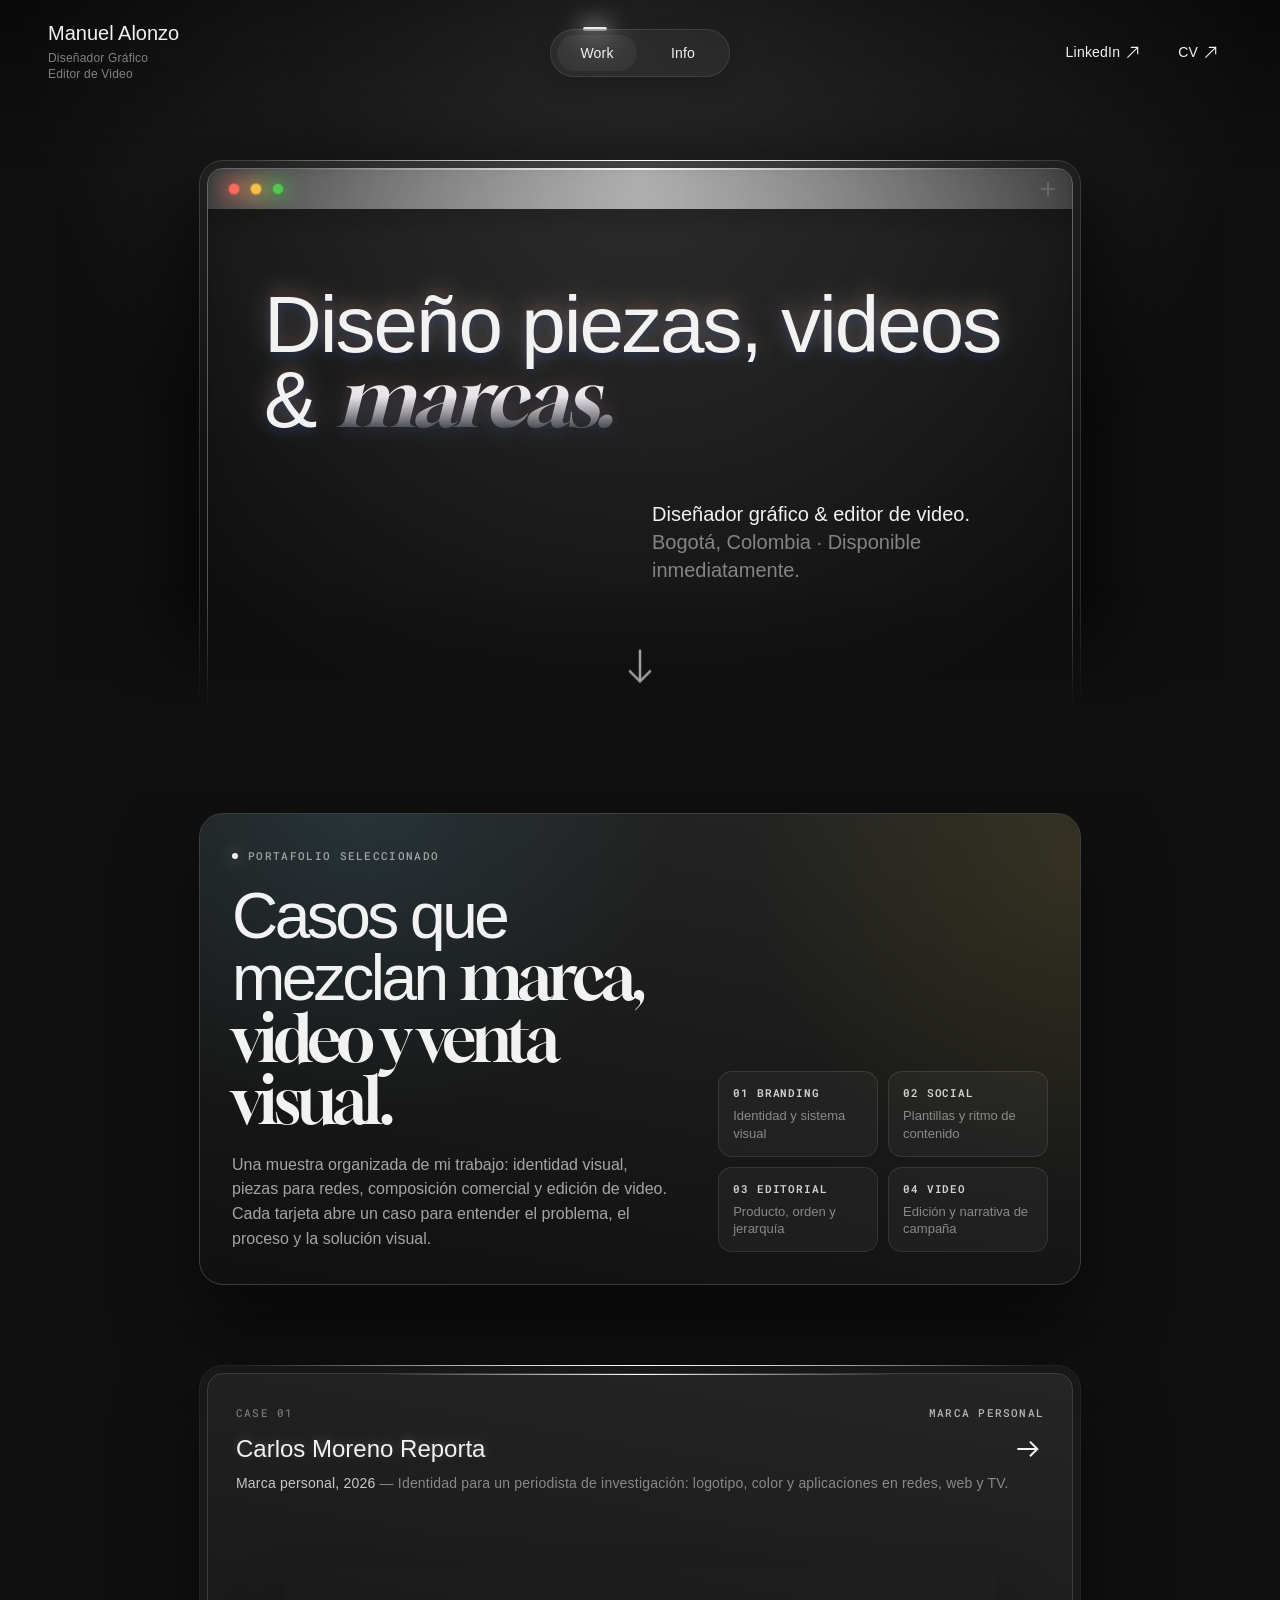
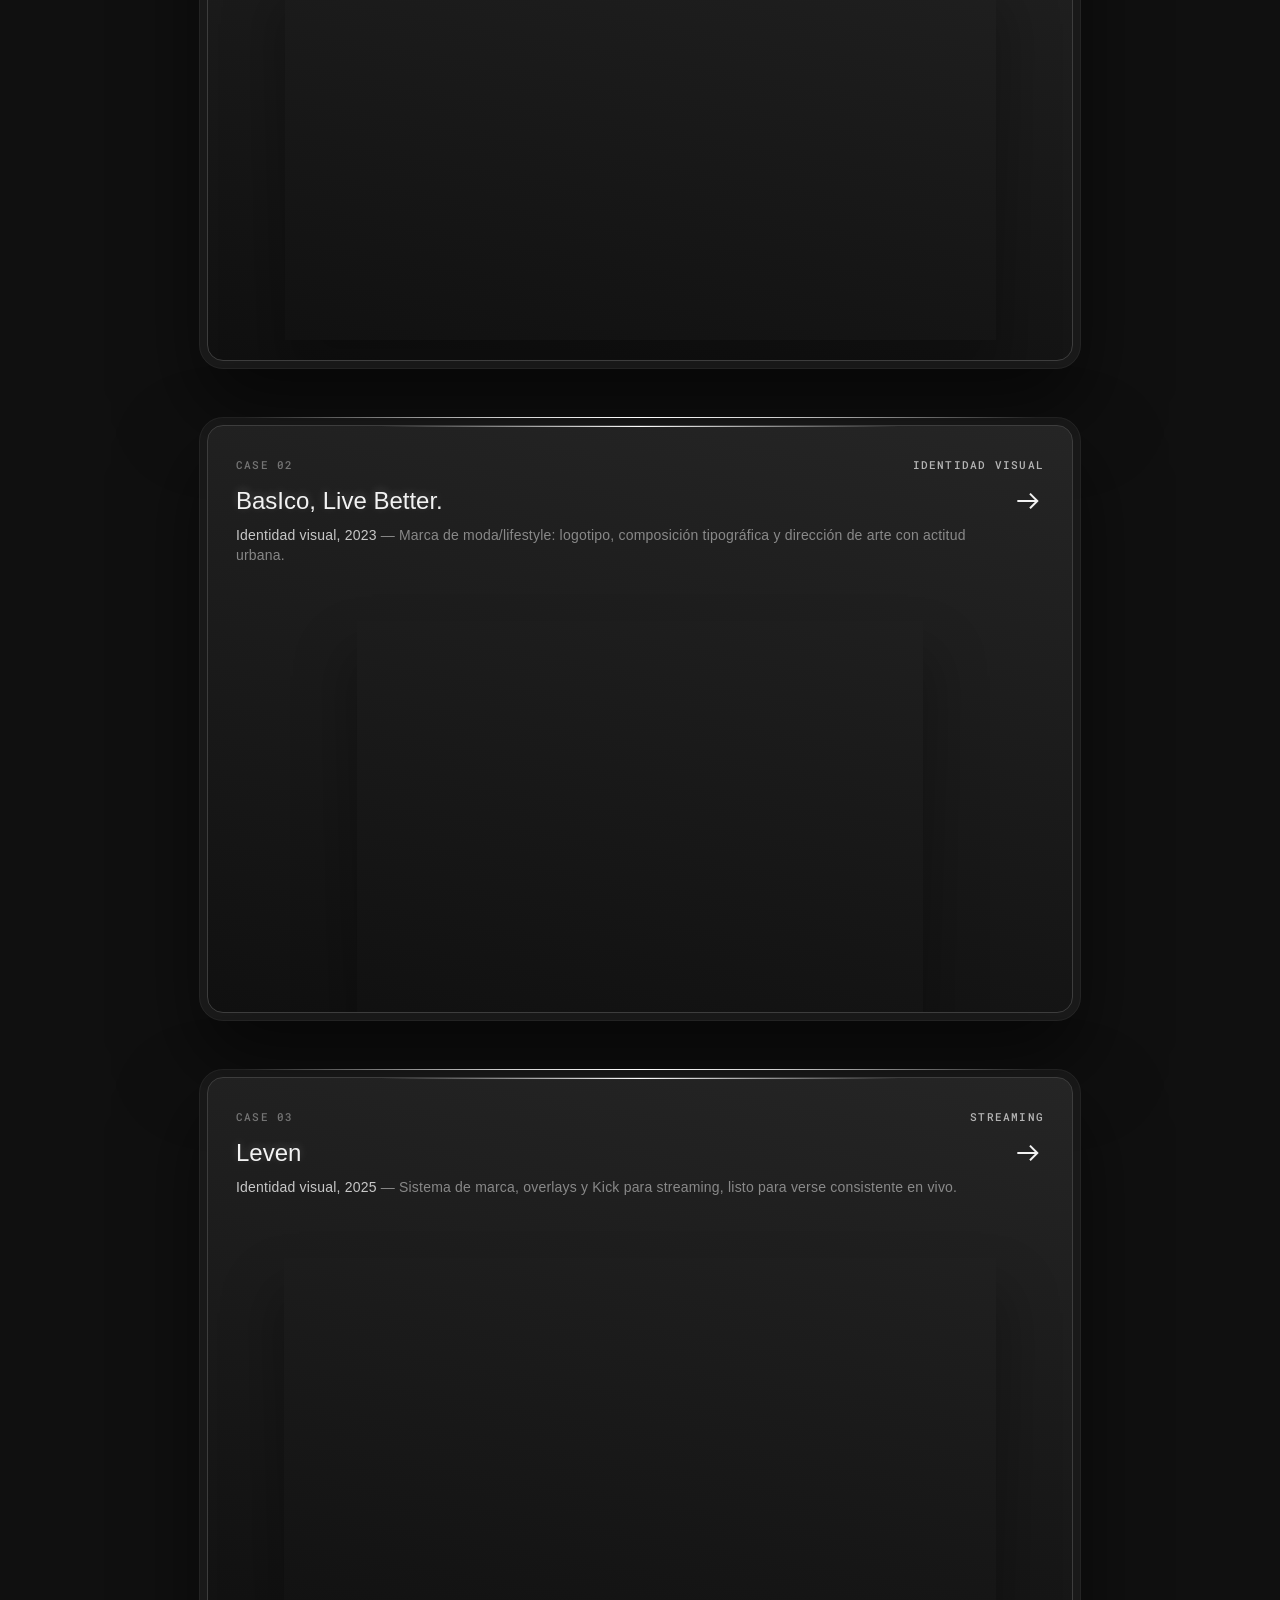
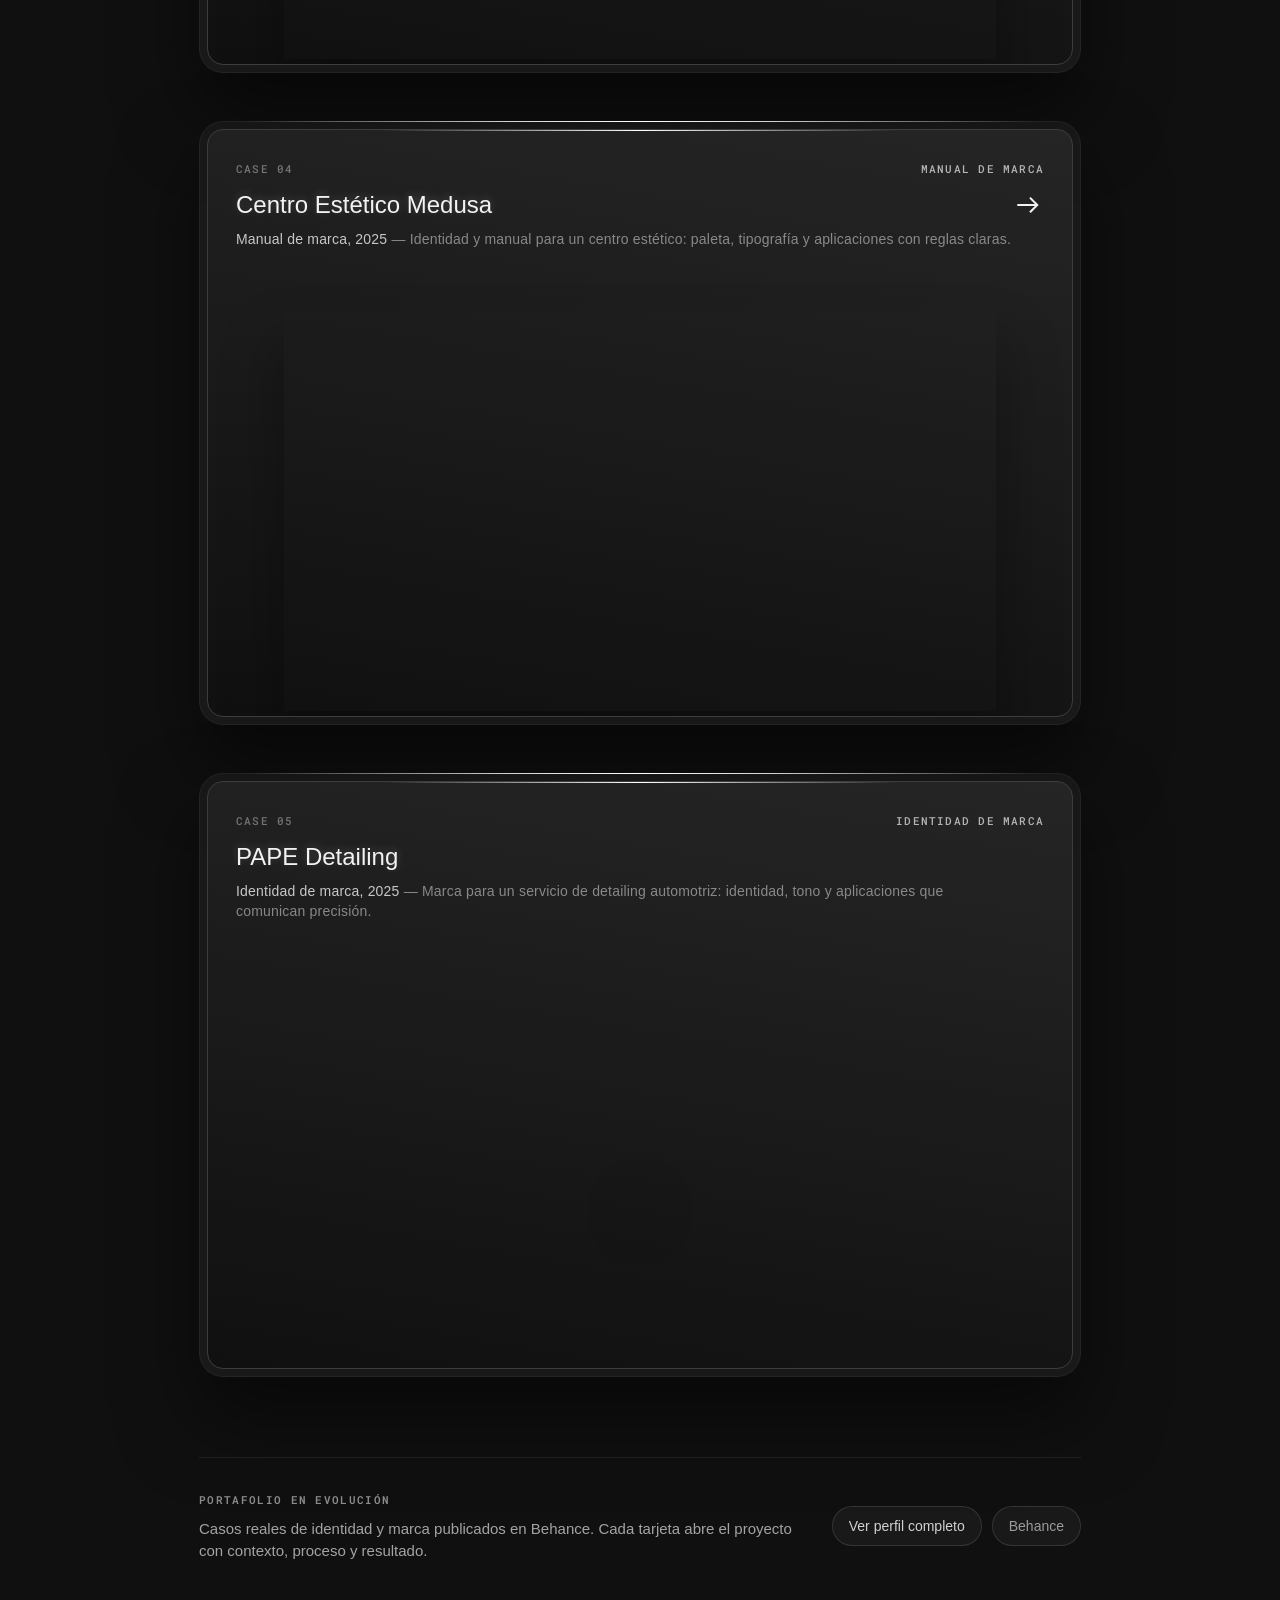
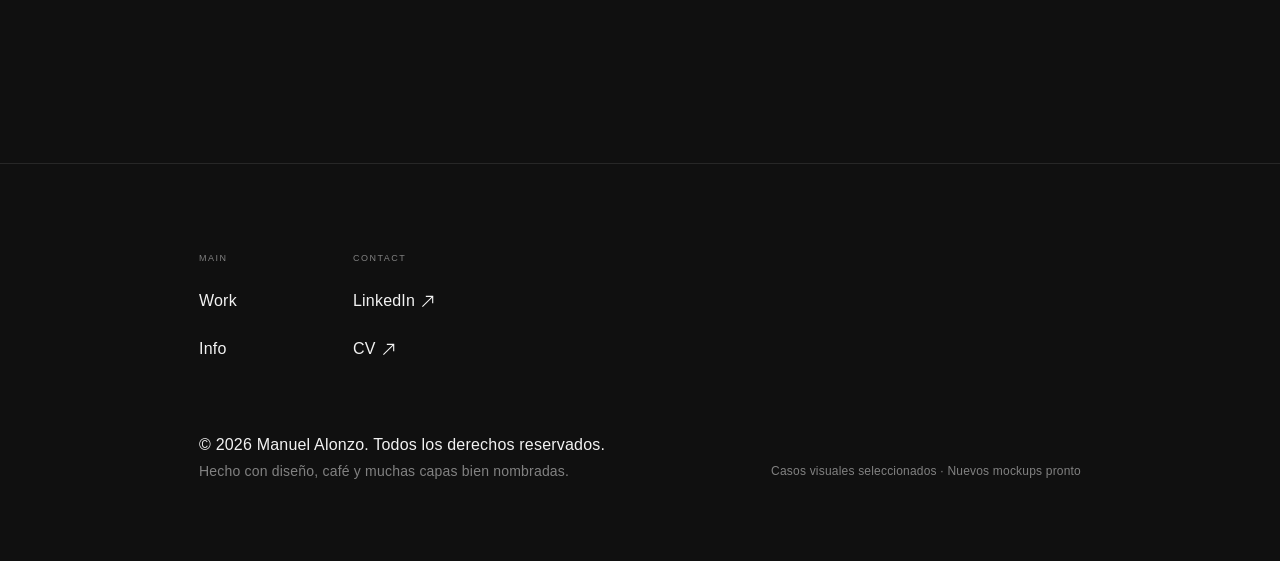
==== commit 8f17faeb: "Fix scroll móvil (locomotive) + perf y correcciones de calidad - Móvil: desbloqueo overflow en <=102" ====
--- a/index.html
+++ b/index.html
@@ -1,5 +1,5 @@
 <!DOCTYPE html>
-<html lang="es" data-wf-domain="manuel-alonzo.local" data-wf-page="manuel-page-nuevo-home" data-wf-site="manuel-page-nuevo" data-wf-status="1" class="w-mod-js wf-gloock-n4-active wf-albertsans-i8-active wf-albertsans-i9-active wf-albertsans-i5-active wf-albertsans-i4-active wf-albertsans-i2-active wf-albertsans-i1-active wf-albertsans-i3-active wf-albertsans-i6-active wf-albertsans-i7-active wf-robotomono-n4-active wf-robotomono-n2-active wf-robotomono-n6-active wf-robotomono-n5-active wf-robotomono-n1-active wf-robotomono-n7-active wf-robotomono-n3-active wf-inter-n9-active wf-inter-n8-active wf-inter-n4-active wf-inter-n3-active wf-inter-n6-active wf-inter-n2-active wf-inter-n1-active wf-inter-n7-active wf-inter-n5-active wf-albertsans-n6-active wf-albertsans-n2-active wf-albertsans-n4-active wf-albertsans-n9-active wf-albertsans-n5-active wf-albertsans-n7-active wf-albertsans-n8-active wf-albertsans-n1-active wf-albertsans-n3-active wf-jetbrainsmono-n7-active wf-jetbrainsmono-n8-active wf-jetbrainsmono-n3-active wf-jetbrainsmono-n2-active wf-jetbrainsmono-n6-active wf-jetbrainsmono-n1-active wf-jetbrainsmono-n5-active wf-jetbrainsmono-n4-active wf-active w-mod-ix has-scroll-init has-scroll-smooth" data-scroll-direction="vertical"><head><meta charset="utf-8"><style>.wf-force-outline-none[tabindex="-1"]:focus{outline:none;}</style><title>Manuel Alonzo — Diseño Gráfico &amp; Video</title>
+<html lang="es" data-wf-domain="manuel-alonzo.local" data-wf-page="manuel-page-nuevo-home" data-wf-site="manuel-page-nuevo" data-wf-status="1" class="w-mod-js wf-gloock-n4-active wf-albertsans-i8-active wf-albertsans-i9-active wf-albertsans-i5-active wf-albertsans-i4-active wf-albertsans-i2-active wf-albertsans-i1-active wf-albertsans-i3-active wf-albertsans-i6-active wf-albertsans-i7-active wf-robotomono-n4-active wf-robotomono-n2-active wf-robotomono-n6-active wf-robotomono-n5-active wf-robotomono-n1-active wf-robotomono-n7-active wf-robotomono-n3-active wf-inter-n9-active wf-inter-n8-active wf-inter-n4-active wf-inter-n3-active wf-inter-n6-active wf-inter-n2-active wf-inter-n1-active wf-inter-n7-active wf-inter-n5-active wf-albertsans-n6-active wf-albertsans-n2-active wf-albertsans-n4-active wf-albertsans-n9-active wf-albertsans-n5-active wf-albertsans-n7-active wf-albertsans-n8-active wf-albertsans-n1-active wf-albertsans-n3-active wf-jetbrainsmono-n7-active wf-jetbrainsmono-n8-active wf-jetbrainsmono-n3-active wf-jetbrainsmono-n2-active wf-jetbrainsmono-n6-active wf-jetbrainsmono-n1-active wf-jetbrainsmono-n5-active wf-jetbrainsmono-n4-active wf-active w-mod-ix has-scroll-init has-scroll-smooth" data-scroll-direction="vertical"><head><meta charset="utf-8"><script>if(window.matchMedia&&matchMedia("(max-width:1024px)").matches){document.documentElement.classList.remove("has-scroll-smooth");}</script><style>.wf-force-outline-none[tabindex="-1"]:focus{outline:none;}</style><title>Manuel Alonzo — Diseño Gráfico &amp; Video</title>
 <!-- SEO / Open Graph -->
 <link rel="canonical" href="https://manuel-alonzo-portfolio.vercel.app/">
 <meta property="og:url" content="https://manuel-alonzo-portfolio.vercel.app/">
@@ -98,7 +98,17 @@
     display: none;
 }
 
-</style><style id="manuel-responsive-safety">.text-projectpage-body,.text-projectcard-description,.text-info-meta,.text-friend-portfolio,.text-projectpage-heading,.text-projectpage-subheading{overflow-wrap:anywhere}.friend-block,.project-card,.experience-block,.content-leading,.content-trailing{min-width:0}.text-projectcard-description{max-width:100%}@media screen and (max-width:767px){.text-hero{hyphens:auto}.text-projectpage-body.info{line-height:1.55}.text-underlogo{max-width:220px;white-space:normal;line-height:1.3;text-align:left}.logo-text{align-items:flex-start}.experience-title-date{gap:10px}.text-projectpage-heading.info-experience{line-height:1.05}}@media screen and (max-width:479px){.text-underlogo{max-width:170px}.text-projectcard-title{overflow-wrap:anywhere}.text-footer-copyright,.text-under-copyright,.text-last-updated{overflow-wrap:anywhere}}</style><style id="manuel-portfolio-structure">.portfolio-intro,.portfolio-cta{width:882px;max-width:calc(100vw - 96px);position:relative}.portfolio-intro{display:flex;flex-direction:column;align-self:center}.portfolio-intro-card{background-image:linear-gradient(190deg,#252525,var(--background));border:1px solid #3d3d3d;border-radius:24px;padding:32px;box-shadow:0 40px 80px #00000080;position:relative;overflow:hidden}.portfolio-intro-card:before{content:"";pointer-events:none;background-image:radial-gradient(circle at 18% 0,#64d2ff1a,#0000 36%),radial-gradient(circle at 100% 10%,#ffd60a14,#0000 34%);position:absolute;inset:0}.portfolio-intro-inner{z-index:1;grid-column-gap:40px;grid-row-gap:28px;grid-template-columns:minmax(0,1.15fr) minmax(260px,.85fr);align-items:end;display:grid;position:relative}.portfolio-intro-copy{grid-row-gap:20px;flex-direction:column;display:flex}.portfolio-kicker{grid-column-gap:10px;color:#f2f2f299;letter-spacing:.12em;text-transform:uppercase;align-items:center;font-family:Roboto Mono,sans-serif;font-size:11px;font-weight:500;display:flex}.portfolio-dot{background-color:#f2f2f2;border-radius:999px;width:6px;height:6px;box-shadow:0 0 18px #fff8}.portfolio-title{letter-spacing:-.055em;color:var(--on-background);max-width:760px;font-family:Neue Montreal,sans-serif;font-size:clamp(40px,5vw,70px);font-weight:500;line-height:.94}.portfolio-title-serif{font-family:Gloock,serif;font-weight:400}.portfolio-copy{color:#f2f2f2a6;max-width:670px;font-family:Neue Montreal,sans-serif;font-size:16px;line-height:1.55}.portfolio-map{grid-gap:10px;grid-template-columns:1fr 1fr;display:grid}.portfolio-chip{background-color:#f2f2f20a;border:1px solid #f2f2f21a;border-radius:14px;padding:14px 14px 13px}.portfolio-chip-label{color:#f2f2f2d9;letter-spacing:.08em;text-transform:uppercase;font-family:Roboto Mono,sans-serif;font-size:11px;font-weight:600;line-height:1.2}.portfolio-chip-desc{color:#f2f2f280;margin-top:8px;font-family:Neue Montreal,sans-serif;font-size:13px;line-height:1.35}.project-card-eyebrow{z-index:1;color:#f2f2f266;letter-spacing:.11em;text-transform:uppercase;justify-content:space-between;align-self:stretch;align-items:center;margin-bottom:6px;font-family:Roboto Mono,sans-serif;font-size:11px;font-weight:500;line-height:1.2;display:flex;position:relative}.project-card-focus{color:#f2f2f2b3}.portfolio-cta{grid-column-gap:24px;grid-row-gap:18px;border-top:1px solid #f2f2f214;grid-template-columns:minmax(0,1fr) auto;align-items:center;padding-top:32px;display:grid;align-self:center}.portfolio-cta-text{grid-row-gap:8px;flex-direction:column;display:flex}.portfolio-cta-kicker{color:#f2f2f28c;letter-spacing:.12em;text-transform:uppercase;font-family:Roboto Mono,sans-serif;font-size:11px;font-weight:600}.portfolio-cta-copy{color:#f2f2f2a6;max-width:620px;font-family:Neue Montreal,sans-serif;font-size:15px;line-height:1.5}.portfolio-cta-actions{grid-column-gap:10px;grid-row-gap:10px;flex-wrap:wrap;justify-content:flex-end;display:flex}.portfolio-link{color:#f2f2f2d9;background-color:#f2f2f20a;border:1px solid #f2f2f21f;border-radius:999px;padding:12px 16px;font-family:Neue Montreal,sans-serif;font-size:14px;line-height:1;text-decoration:none;transition:border-color .25s,color .25s,background-color .25s}.portfolio-link:hover{color:#fff;background-color:#f2f2f212;border-color:#f2f2f24d}.portfolio-link.secondary{color:#f2f2f299}@media screen and (min-width:1280px){.portfolio-intro,.portfolio-cta{width:882px}}@media screen and (max-width:991px){.portfolio-intro,.portfolio-cta{width:auto;max-width:none}.portfolio-intro-inner{grid-template-columns:1fr}.portfolio-map{grid-template-columns:repeat(4,minmax(0,1fr))}}@media screen and (max-width:767px){.portfolio-intro-card{padding:24px}.portfolio-map{grid-template-columns:1fr 1fr}.portfolio-cta{grid-template-columns:1fr}.portfolio-cta-actions{justify-content:flex-start}.portfolio-title{font-size:clamp(34px,12vw,58px)}.portfolio-copy,.portfolio-cta-copy{font-size:14px}.project-card-eyebrow{font-size:10px}}@media screen and (max-width:479px){.portfolio-intro,.portfolio-cta{max-width:none}.portfolio-intro-card{border-radius:20px;padding:22px}.portfolio-map{grid-template-columns:1fr}.portfolio-chip{padding:13px}.project-card-eyebrow{grid-row-gap:6px;flex-direction:column;align-items:flex-start}.portfolio-link{width:100%;text-align:center}.portfolio-cta-actions{width:100%}}</style><style id="manuel-logo-fix">.text-underlogo{line-height:1.3;text-align:left}.logo-text{align-items:flex-start}</style><style id="manuel-home-fixes">.project-card .project-thumbnail{margin:auto;max-width:88%;max-height:80%}</style><style id="manuel-no-badge">.w-webflow-badge{display:none!important}</style></head><body class="body"><div data-w-id="a91daa17-edea-3045-e068-85775e828427" class="loading-overlay" style="display: none; opacity: 0;"><img src="./page-nuevo-home_files/645df90657e6ec4e4ed2e236_loading-dots.gif" loading="lazy" decoding="async" alt="" class="logo-loading"><div class="text-loading">Just a moment.</div></div><div data-w-id="fd80abe2-b514-5dbb-dd2b-42c8f07c8360" class="swipe-indicator-wrapper"><div class="text-swipe-to-see-work">SWIPE TO</div><img src="./page-nuevo-home_files/64097027d8cc0cb902ffc6bd_icon-swipe-up.svg" loading="lazy" decoding="async" alt="" class="icon-hero-swipe"><div class="text-swipe-to-see-work">SEE WORK</div></div><div style="opacity: 1;" class="section-nav"><div class="nav-bar"><div class="nav-left-wrapper"><div class="logo-block"><img src="favicon.svg" loading="lazy" decoding="async" alt="" class="logomark"><div class="logo-text"><div class="text-logo">Manuel Alonzo</div><div class="text-underlogo">Diseñador Gráfico<br>Editor de Video</div></div></div></div><div class="nav-pill-wrapper"><div class="nav-indicator-glow"></div><div class="nav-pill"><a href="index.html" class="nav-toggle work w-inline-block"><div class="text-nav-toggle">Work</div></a><a data-w-id="b60fd352-a0aa-70fb-ab78-6a5d05bbacd8" href="info.html" class="nav-toggle w-inline-block"><div class="text-nav-toggle">Info</div></a><div class="nav-indicator-pill"></div></div></div><div class="nav-right-wrapper"><div class="chip-socials-wrapper"><a href="https://linkedin.com/in/manueljosealonzo" target="_blank" rel="noopener" class="chip-socials w-inline-block"><div class="text-socialnav">LinkedIn</div><img src="./page-nuevo-home_files/63e0b50ea0956f4526968ef1_23-icon-external.svg" loading="lazy" decoding="async" alt="" class="icon-external"></a><a href="Manuel_Alonzo_Resume.html" target="_blank" rel="noopener" class="chip-socials w-inline-block"><div class="text-socialnav">CV</div><img src="./page-nuevo-home_files/63e0b50ea0956f4526968ef1_23-icon-external.svg" loading="lazy" decoding="async" alt="" class="icon-external"></a></div><a data-w-id="1c98ec29-4361-fca3-2737-cb524bb470b0" href="index.html" class="nav-menu-button w-inline-block"><img src="./page-nuevo-home_files/644c8981f87a7036b4c7fa64_icon-@.svg" loading="lazy" data-w-id="1c98ec29-4361-fca3-2737-cb524bb470b1" alt="" class="icon-contact"><img src="./page-nuevo-home_files/645a01ff46a1cf3d85d90049_icon-close.svg" loading="lazy" data-w-id="90d931d5-2a2a-4508-b538-b604ad2b741f" alt="" class="icon-contact-close"></a></div></div></div><div data-w-id="947649b5-efd3-c77d-d5e9-ca6f678434b6" class="mobile-popup-menu"><a href="https://linkedin.com/in/manueljosealonzo" target="_blank" rel="noopener" class="popup-menu-item w-inline-block"><div class="text-popup-menu">LinkedIn</div><img src="./page-nuevo-home_files/644ca61c76573b18898f41f8_icon-open.svg" loading="lazy" decoding="async" alt="" class="icon-popup-external"></a><a href="Manuel_Alonzo_Resume.html" target="_blank" rel="noopener" class="popup-menu-item w-inline-block"><div class="text-popup-menu">CV</div><img src="./page-nuevo-home_files/644ca61c76573b18898f41f8_icon-open.svg" loading="lazy" decoding="async" alt="" class="icon-popup-external"></a></div><div class="menu-mobile"><div class="menu-cards-wrapper"><div class="menu-card"><div class="text-menu-overline">MAIN</div><div class="menu-items-wrapper"><a href="index.html" class="menu-item w-inline-block"><div class="text-mobile-menu">Work</div></a><a href="info.html" class="menu-item w-inline-block"><div class="text-mobile-menu">Info</div></a></div></div><div class="menu-card"><div class="text-menu-overline">CONTACT</div><div class="menu-items-wrapper"><a href="https://linkedin.com/in/manueljosealonzo" target="_blank" rel="noopener" class="menu-item w-inline-block"><div class="text-mobile-menu">LinkedIn</div><img src="./page-nuevo-home_files/63e0b50ea0956f4526968ef1_23-icon-external.svg" loading="lazy" decoding="async" alt="" class="icon-external-menu"></a><a href="Manuel_Alonzo_Resume.html" class="menu-item w-inline-block" target="_blank" rel="noopener"><div class="text-mobile-menu">CV</div><img src="./page-nuevo-home_files/63e0b50ea0956f4526968ef1_23-icon-external.svg" loading="lazy" decoding="async" alt="" class="icon-external-menu"></a></div></div></div></div><div class="locomotive-scroll" data-scroll-section-id="section0" data-scroll-section-inview="" style="transform: matrix3d(1, 0, 0, 0, 0, 1, 0, 0, 0, 0, 1, 0, 0, 0, 0, 1); opacity: 1; pointer-events: all;"><div class="section-hero"><div class="hero-fade"><div data-w-id="e5c05ec2-ee56-ccf5-1f20-8a056c33fa25" class="scroll-wrapper" style="opacity: 1;"><img src="./page-nuevo-home_files/63e206eedd964a5c5db19c91_23-icon-arrow-down.svg" loading="lazy" data-w-id="657cd5a2-6e44-e2a2-e8e0-d1144b4099e1" alt="" class="icon-scroll-down" style="transform: translate3d(0px, 9.42864px, 0px) scale3d(1, 1, 1) rotateX(0deg) rotateY(0deg) rotateZ(0deg) skew(0deg, 0deg); transform-style: preserve-3d; opacity: 0.635716; will-change: opacity, transform;"></div></div><div data-w-id="87a46662-54f3-370f-de15-afe2ed7aa161" class="container-hero-image" style="transform: translate3d(0px, 0px, 0px) scale3d(1, 1, 1) rotateX(0deg) rotateY(0deg) rotateZ(0deg) skew(0deg, 0deg); transform-style: preserve-3d; opacity: 1;"><div data-w-id="46fda540-ee6a-c3eb-ac8b-34d3193b5890" class="glare-item-top outer-edge" style="opacity: 1;"></div><div class="window-outline"><div class="glare-item-top hero-inner"></div><div class="window-main"><div data-w-id="815c1c00-4c7f-93a9-0e8b-6fe29ddf0962" class="shine-wrapper" style="transform: translate3d(63.0845vw, 0px, 0px) scale3d(1, 1, 1) rotateX(0deg) rotateY(0deg) rotateZ(15deg) skew(0deg, 0deg); transform-style: preserve-3d; opacity: 0; will-change: transform;"><div class="shine-small"></div><div class="shine-big"></div></div><div class="window-bar"><div class="window-dots-wrapper"><div class="dot red"></div><div class="dot yellow"></div><div class="dot green"></div></div><img src="./page-nuevo-home_files/64647bd0f92c6bb858b22871_icon-plus.svg" loading="lazy" decoding="async" alt="" class="icon-windowbar-plus"></div><div class="window-content"><div class="hero-text-content"><div class="text-hero">Diseño piezas, videos &amp; <span class="text-hero-serif">marcas.</span></div><div class="hero-about-grid"><div class="hero-about-null"></div><div id="w-node-ebb1e125-4f59-8cf6-0b73-376972364a52-e330f4c5"><div id="w-node-_785630cc-b7d0-294c-4a1a-e673b5a8db79-e330f4c5" class="text-hero-about">Diseñador gráfico &amp; editor de video.<br><span class="text-hero-about-formerly">Bogotá, Colombia · Disponible inmediatamente.</span></div></div></div></div><div class="window-grain"></div></div></div></div></div><div class="hero-bg-gradient"></div><div class="hero-noise"></div></div><div class="section-hero-portrait"><div class="hero-portrait-main"><div data-w-id="c0b7da05-9e29-47c9-f176-90a460b08cbc" class="hero-portrait-top"><div class="overline-wrapper"><div class="icon-section-dot"></div><div class="text-portrait-overline">Manuel Alonzo — Diseño Gráfico &amp; Video</div></div><div class="text-hero portrait">Diseño piezas, videos &amp; <span class="text-hero-serif">marcas.</span></div></div><div data-w-id="4f6a279d-1b18-5bf3-32ea-1e08b6e39e5e" class="hero-portrait-bottom"><div class="text-portrait-secondary"><span class="text-open-to-new-opportunities">Diseño gráfico, video y e-commerce.</span><br>Bogotá, Colombia · Disponible inmediatamente.</div></div></div><div data-w-id="bdb6c1db-35db-c342-e8af-29cb87d2c4d4" class="divider-scroll-wrapper"><div class="hero-portrait-divider"></div><div class="hero-portrait-scroll"><img src="./page-nuevo-home_files/63e206eedd964a5c5db19c91_23-icon-arrow-down.svg" loading="lazy" data-w-id="639c1ddc-5c21-49e1-78f5-0a8638af6d6f" alt="" class="icon-scroll-down portrait"><div class="text-portrait-overline selected-work">Portafolio '26</div></div></div><div class="hero-noise"></div></div><div data-w-id="3810876f-88a5-c72e-2e50-9f9ee6af2d4a" class="section-projects"><div class="portfolio-intro"><div class="portfolio-intro-card"><div class="portfolio-intro-inner"><div class="portfolio-intro-copy"><div class="portfolio-kicker"><div class="portfolio-dot"></div><div class="portfolio-kicker-text">PORTAFOLIO SELECCIONADO</div></div><div class="portfolio-title">Casos que mezclan <span class="portfolio-title-serif">marca, video y venta visual.</span></div><div class="portfolio-copy">Una muestra organizada de mi trabajo: identidad visual, piezas para redes, composición comercial y edición de video. Cada tarjeta abre un caso para entender el problema, el proceso y la solución visual.</div></div><div class="portfolio-map"><div class="portfolio-chip"><div class="portfolio-chip-label">01 Branding</div><div class="portfolio-chip-desc">Identidad y sistema visual</div></div><div class="portfolio-chip"><div class="portfolio-chip-label">02 Social</div><div class="portfolio-chip-desc">Plantillas y ritmo de contenido</div></div><div class="portfolio-chip"><div class="portfolio-chip-label">03 Editorial</div><div class="portfolio-chip-desc">Producto, orden y jerarquía</div></div><div class="portfolio-chip"><div class="portfolio-chip-label">04 Video</div><div class="portfolio-chip-desc">Edición y narrativa de campaña</div></div></div></div></div></div><div data-w-id="f0e1f336-2513-8fe9-5ccf-c79169a260b6" class="container-projects" style="transform: translate3d(0px, 0px, 0px) scale3d(1, 1, 1) rotateX(0deg) rotateY(0deg) rotateZ(0deg) skew(0deg, 0deg); transform-style: preserve-3d; opacity: 1;"><div class="project-card-outline"><div data-w-id="799aa54d-e1f4-ce89-fcc5-18fd48416e07" class="glare-item-top outer-edge" style="opacity: 1;"></div><a data-w-id="799aa54d-e1f4-ce89-fcc5-18fd48416e08" href="project-carlos.html" class="project-card w-inline-block"><div data-w-id="799aa54d-e1f4-ce89-fcc5-18fd48416e09" class="glare-item-top inner-edge" style="opacity: 1;"></div><div class="projectcard-top"><div class="project-card-eyebrow"><span class="project-card-case">CASE 01</span><span class="project-card-focus">MARCA PERSONAL</span></div><div class="projectcard-title-row"><div class="text-projectcard-title">Carlos Moreno Reporta</div><img src="./page-nuevo-home_files/641284285486aaab07feafaa_icon-arrow-project.svg" loading="lazy" decoding="async" alt="" class="icon-projectcard-arrow"></div><div class="text-projectcard-description"><span class="text-projectcard-description-company">Marca personal, 2026</span> — Identidad para un periodista de investigación: logotipo, color y aplicaciones en redes, web y TV.</div></div><img src="portfolio-assets/carlos-cover.webp" loading="lazy" decoding="async" alt="Carlos Moreno Reporta" class="project-thumbnail"><div class="project-card-colour rbc" style="opacity: 0;"></div></a></div><div class="project-card-outline"><div data-w-id="cb1aca79-f57e-5d16-57ab-621b3d07b7f1" class="glare-item-top outer-edge" style="opacity: 1;"></div><a data-w-id="81bb28b3-0cac-8b9c-c382-04fd4917df75" href="project-basico.html" class="project-card w-inline-block"><div data-w-id="b0c475d0-ac61-3f6b-c975-29615a853f93" class="glare-item-top inner-edge" style="opacity: 1;"></div><div class="projectcard-top"><div class="project-card-eyebrow"><span class="project-card-case">CASE 02</span><span class="project-card-focus">IDENTIDAD VISUAL</span></div><div class="projectcard-title-row"><div class="text-projectcard-title">BasIco, Live Better.</div><img src="./page-nuevo-home_files/641284285486aaab07feafaa_icon-arrow-project.svg" loading="lazy" decoding="async" alt="" class="icon-projectcard-arrow"></div><div class="text-projectcard-description"><span class="text-projectcard-description-company">Identidad visual, 2023</span> — Marca de moda/lifestyle: logotipo, composición tipográfica y dirección de arte con actitud urbana.</div></div><img src="portfolio-assets/basico-cover.webp" loading="lazy" decoding="async" alt="BasIco, Live Better." class="project-thumbnail"><div class="project-card-colour stadiabt" style="opacity: 0;"></div></a></div><div class="project-card-outline"><div data-w-id="cb198c5c-8f1f-0bfc-7f66-0461e3dc703b" class="glare-item-top outer-edge" style="opacity: 1;"></div><a data-w-id="cb198c5c-8f1f-0bfc-7f66-0461e3dc703c" href="project-leven.html" class="project-card w-inline-block"><div data-w-id="cb198c5c-8f1f-0bfc-7f66-0461e3dc703d" class="glare-item-top inner-edge" style="opacity: 1;"></div><div class="projectcard-top"><div class="project-card-eyebrow"><span class="project-card-case">CASE 03</span><span class="project-card-focus">STREAMING</span></div><div class="projectcard-title-row"><div class="text-projectcard-title">Leven</div><img src="./page-nuevo-home_files/641284285486aaab07feafaa_icon-arrow-project.svg" loading="lazy" decoding="async" alt="" class="icon-projectcard-arrow"></div><div class="text-projectcard-description"><span class="text-projectcard-description-company">Identidad visual, 2025</span> — Sistema de marca, overlays y Kick para streaming, listo para verse consistente en vivo.</div></div><img src="portfolio-assets/leven-cover.webp" loading="lazy" decoding="async" alt="Leven" class="project-thumbnail"><div class="project-card-colour thn" style="opacity: 0;"></div></a></div><div class="project-card-outline"><div data-w-id="799aa54d-e1f4-ce89-fcc5-18fd48416d98" class="glare-item-top outer-edge" style="opacity: 1;"></div><a data-w-id="799aa54d-e1f4-ce89-fcc5-18fd48416d99" href="project-medusa.html" class="project-card w-inline-block"><div data-w-id="799aa54d-e1f4-ce89-fcc5-18fd48416d9a" class="glare-item-top inner-edge" style="opacity: 1;"></div><div class="projectcard-top"><div class="project-card-eyebrow"><span class="project-card-case">CASE 04</span><span class="project-card-focus">MANUAL DE MARCA</span></div><div class="projectcard-title-row"><div class="text-projectcard-title">Centro Estético Medusa</div><img src="./page-nuevo-home_files/641284285486aaab07feafaa_icon-arrow-project.svg" loading="lazy" decoding="async" alt="" class="icon-projectcard-arrow"></div><div class="text-projectcard-description"><span class="text-projectcard-description-company">Manual de marca, 2025</span> — Identidad y manual para un centro estético: paleta, tipografía y aplicaciones con reglas claras.</div></div><img src="portfolio-assets/medusa-cover.jpg" loading="lazy" decoding="async" alt="Centro Estético Medusa" class="project-thumbnail"><div class="project-card-colour spotlight" style="opacity: 0;"></div></a></div><div class="project-card-outline"><div data-w-id="799aa54d-e1f4-ce89-fcc5-18fd48416da7" class="glare-item-top outer-edge" style="opacity: 1;"></div><a data-w-id="799aa54d-e1f4-ce89-fcc5-18fd48416da8" href="project-pape.html" class="project-card w-inline-block"><div data-w-id="799aa54d-e1f4-ce89-fcc5-18fd48416da9" class="glare-item-top inner-edge" style="opacity: 1;"></div><div class="projectcard-top"><div class="project-card-eyebrow"><span class="project-card-case">CASE 05</span><span class="project-card-focus">IDENTIDAD DE MARCA</span></div><div class="projectcard-title-row"><div class="text-projectcard-title">PAPE Detailing</div><img src="./page-nuevo-home_files/641284285486aaab07feafaa_icon-arrow-project.svg" loading="lazy" decoding="async" alt="" class="icon-projectcard-arrow"></div><div class="text-projectcard-description"><span class="text-projectcard-description-company">Identidad de marca, 2025</span> — Marca para un servicio de detailing automotriz: identidad, tono y aplicaciones que comunican precisión.</div></div><img src="portfolio-assets/pape-cover.webp" loading="lazy" decoding="async" alt="PAPE Detailing" class="project-thumbnail"><div class="project-card-colour rbc" style="opacity: 0;"></div></a></div></div><div class="portfolio-cta"><div class="portfolio-cta-text"><div class="portfolio-cta-kicker">PORTAFOLIO EN EVOLUCIÓN</div><div class="portfolio-cta-copy">Casos reales de identidad y marca publicados en Behance. Cada tarjeta abre el proyecto con contexto, proceso y resultado.</div></div><div class="portfolio-cta-actions"><a href="info.html" class="portfolio-link">Ver perfil completo</a><a href="https://www.behance.net/ascento" class="portfolio-link secondary" target="_blank" rel="noopener">Behance</a></div></div></div><div data-w-id="ee1e9c3e-a1c6-2190-15b3-1daea0409ed7" class="section-footer"><div class="container-footer"><div class="footer-top-wrapper"><img src="favicon.svg" loading="lazy" decoding="async" alt="" class="logomark-footer"><div class="footer-links-column-wrapper"><div class="footer-links-column"><div class="text-footer-links-overline">MAIN</div><div class="footer-links-wrapper"><a href="index.html" aria-current="page" class="footer-link w-inline-block w--current"><div class="text-footer-link">Work</div></a><a href="info.html" class="footer-link w-inline-block"><div class="text-footer-link">Info</div></a></div></div><div class="footer-links-column"><div class="text-footer-links-overline">CONTACT</div><div class="footer-links-wrapper"><a href="https://linkedin.com/in/manueljosealonzo" target="_blank" rel="noopener" class="footer-link w-inline-block"><div class="text-footer-link">LinkedIn</div><img src="./page-nuevo-home_files/63e0b50ea0956f4526968ef1_23-icon-external.svg" loading="lazy" decoding="async" alt="" class="icon-external"></a><a href="Manuel_Alonzo_Resume.html" target="_blank" rel="noopener" class="footer-link w-inline-block"><div class="text-footer-link">CV</div><img src="./page-nuevo-home_files/63e0b50ea0956f4526968ef1_23-icon-external.svg" loading="lazy" decoding="async" alt="" class="icon-external"></a></div></div></div></div><div class="footer-bottom-wrapper"><div class="footer-bottom-left"><div class="text-footer-copyright">© 2026 Manuel Alonzo. Todos los derechos reservados.</div><div class="text-under-copyright">Hecho con diseño, café y muchas capas bien nombradas.</div></div><div class="footer-bottom-right"><div class="text-last-updated">Casos visuales seleccionados · Nuevos mockups pronto</div></div></div></div></div></div><script src="./page-nuevo-home_files/jquery-3.5.1.min.dc5e7f18c8.js" type="text/javascript" integrity="sha256-9/aliU8dGd2tb6OSsuzixeV4y/faTqgFtohetphbbj0=" crossorigin="anonymous"></script><script src="./page-nuevo-home_files/webflow.schunk.4a394eb5af8156f2.js" type="text/javascript"></script><script src="./page-nuevo-home_files/webflow.schunk.b5dbf6d1a583d907.js" type="text/javascript"></script><script src="./page-nuevo-home_files/webflow.e61c0c5d.4012d7da89075589.js" type="text/javascript"></script><!-- Page Transition Delays --> 
+</style><style id="manuel-responsive-safety">.text-projectpage-body,.text-projectcard-description,.text-info-meta,.text-friend-portfolio,.text-projectpage-heading,.text-projectpage-subheading{overflow-wrap:anywhere}.friend-block,.project-card,.experience-block,.content-leading,.content-trailing{min-width:0}.text-projectcard-description{max-width:100%}@media screen and (max-width:767px){.text-hero{hyphens:auto}.text-projectpage-body.info{line-height:1.55}.text-underlogo{max-width:220px;white-space:normal;line-height:1.3;text-align:left}.logo-text{align-items:flex-start}.experience-title-date{gap:10px}.text-projectpage-heading.info-experience{line-height:1.05}}@media screen and (max-width:479px){.text-underlogo{max-width:170px}.text-projectcard-title{overflow-wrap:anywhere}.text-footer-copyright,.text-under-copyright,.text-last-updated{overflow-wrap:anywhere}}</style><style id="manuel-portfolio-structure">.portfolio-intro,.portfolio-cta{width:882px;max-width:calc(100vw - 96px);position:relative}.portfolio-intro{display:flex;flex-direction:column;align-self:center}.portfolio-intro-card{background-image:linear-gradient(190deg,#252525,var(--background));border:1px solid #3d3d3d;border-radius:24px;padding:32px;box-shadow:0 40px 80px #00000080;position:relative;overflow:hidden}.portfolio-intro-card:before{content:"";pointer-events:none;background-image:radial-gradient(circle at 18% 0,#64d2ff1a,#0000 36%),radial-gradient(circle at 100% 10%,#ffd60a14,#0000 34%);position:absolute;inset:0}.portfolio-intro-inner{z-index:1;grid-column-gap:40px;grid-row-gap:28px;grid-template-columns:minmax(0,1.15fr) minmax(260px,.85fr);align-items:end;display:grid;position:relative}.portfolio-intro-copy{grid-row-gap:20px;flex-direction:column;display:flex}.portfolio-kicker{grid-column-gap:10px;color:#f2f2f299;letter-spacing:.12em;text-transform:uppercase;align-items:center;font-family:Roboto Mono,sans-serif;font-size:11px;font-weight:500;display:flex}.portfolio-dot{background-color:#f2f2f2;border-radius:999px;width:6px;height:6px;box-shadow:0 0 18px #fff8}.portfolio-title{letter-spacing:-.055em;color:var(--on-background);max-width:760px;font-family:Neue Montreal,sans-serif;font-size:clamp(40px,5vw,70px);font-weight:500;line-height:.94}.portfolio-title-serif{font-family:Gloock,serif;font-weight:400}.portfolio-copy{color:#f2f2f2a6;max-width:670px;font-family:Neue Montreal,sans-serif;font-size:16px;line-height:1.55}.portfolio-map{grid-gap:10px;grid-template-columns:1fr 1fr;display:grid}.portfolio-chip{background-color:#f2f2f20a;border:1px solid #f2f2f21a;border-radius:14px;padding:14px 14px 13px}.portfolio-chip-label{color:#f2f2f2d9;letter-spacing:.08em;text-transform:uppercase;font-family:Roboto Mono,sans-serif;font-size:11px;font-weight:600;line-height:1.2}.portfolio-chip-desc{color:#f2f2f280;margin-top:8px;font-family:Neue Montreal,sans-serif;font-size:13px;line-height:1.35}.project-card-eyebrow{z-index:1;color:#f2f2f266;letter-spacing:.11em;text-transform:uppercase;justify-content:space-between;align-self:stretch;align-items:center;margin-bottom:6px;font-family:Roboto Mono,sans-serif;font-size:11px;font-weight:500;line-height:1.2;display:flex;position:relative}.project-card-focus{color:#f2f2f2b3}.portfolio-cta{grid-column-gap:24px;grid-row-gap:18px;border-top:1px solid #f2f2f214;grid-template-columns:minmax(0,1fr) auto;align-items:center;padding-top:32px;display:grid;align-self:center}.portfolio-cta-text{grid-row-gap:8px;flex-direction:column;display:flex}.portfolio-cta-kicker{color:#f2f2f28c;letter-spacing:.12em;text-transform:uppercase;font-family:Roboto Mono,sans-serif;font-size:11px;font-weight:600}.portfolio-cta-copy{color:#f2f2f2a6;max-width:620px;font-family:Neue Montreal,sans-serif;font-size:15px;line-height:1.5}.portfolio-cta-actions{grid-column-gap:10px;grid-row-gap:10px;flex-wrap:wrap;justify-content:flex-end;display:flex}.portfolio-link{color:#f2f2f2d9;background-color:#f2f2f20a;border:1px solid #f2f2f21f;border-radius:999px;padding:12px 16px;font-family:Neue Montreal,sans-serif;font-size:14px;line-height:1;text-decoration:none;transition:border-color .25s,color .25s,background-color .25s}.portfolio-link:hover{color:#fff;background-color:#f2f2f212;border-color:#f2f2f24d}.portfolio-link.secondary{color:#f2f2f299}@media screen and (min-width:1280px){.portfolio-intro,.portfolio-cta{width:882px}}@media screen and (max-width:991px){.portfolio-intro,.portfolio-cta{width:auto;max-width:none}.portfolio-intro-inner{grid-template-columns:1fr}.portfolio-map{grid-template-columns:repeat(4,minmax(0,1fr))}}@media screen and (max-width:767px){.portfolio-intro-card{padding:24px}.portfolio-map{grid-template-columns:1fr 1fr}.portfolio-cta{grid-template-columns:1fr}.portfolio-cta-actions{justify-content:flex-start}.portfolio-title{font-size:clamp(34px,12vw,58px)}.portfolio-copy,.portfolio-cta-copy{font-size:14px}.project-card-eyebrow{font-size:10px}}@media screen and (max-width:479px){.portfolio-intro,.portfolio-cta{max-width:none}.portfolio-intro-card{border-radius:20px;padding:22px}.portfolio-map{grid-template-columns:1fr}.portfolio-chip{padding:13px}.project-card-eyebrow{grid-row-gap:6px;flex-direction:column;align-items:flex-start}.portfolio-link{width:100%;text-align:center}.portfolio-cta-actions{width:100%}}</style><style id="manuel-logo-fix">.text-underlogo{line-height:1.3;text-align:left}.logo-text{align-items:flex-start}</style><style id="manuel-home-fixes">.project-card .project-thumbnail{margin:auto;max-width:88%;max-height:80%}</style><style id="manuel-no-badge">.w-webflow-badge{display:none!important}</style><style id="manuel-mobile-scroll-fix">
+/* Fix scroll en móvil/tablet: el export trae has-scroll-smooth hardcodeado y bloquea
+   overflow:hidden; locomotive corre en modo nativo (<=1024px) y necesita scroll nativo. */
+@media (max-width:1024px){
+  html.has-scroll-smooth{ overflow-x:hidden !important; overflow-y:auto !important; height:auto !important; }
+  .has-scroll-smooth body{ overflow:visible !important; height:auto !important; }
+  .locomotive-scroll{ transform:none !important; }
+  .c-scrollbar{ display:none !important; }
+}
+</style>
+</head><body class="body"><div data-w-id="a91daa17-edea-3045-e068-85775e828427" class="loading-overlay" style="display: none; opacity: 0;"><img src="./page-nuevo-home_files/645df90657e6ec4e4ed2e236_loading-dots.gif" loading="lazy" decoding="async" alt="" class="logo-loading"><div class="text-loading">Un momento.</div></div><div data-w-id="fd80abe2-b514-5dbb-dd2b-42c8f07c8360" class="swipe-indicator-wrapper"><div class="text-swipe-to-see-work">SWIPE TO</div><img src="./page-nuevo-home_files/64097027d8cc0cb902ffc6bd_icon-swipe-up.svg" loading="lazy" decoding="async" alt="" class="icon-hero-swipe"><div class="text-swipe-to-see-work">SEE WORK</div></div><div style="opacity: 1;" class="section-nav"><div class="nav-bar"><div class="nav-left-wrapper"><div class="logo-block"><img src="favicon.svg" loading="lazy" decoding="async" alt="" class="logomark"><div class="logo-text"><div class="text-logo">Manuel Alonzo</div><div class="text-underlogo">Diseñador Gráfico<br>Editor de Video</div></div></div></div><div class="nav-pill-wrapper"><div class="nav-indicator-glow"></div><div class="nav-pill"><a href="index.html" class="nav-toggle work w-inline-block"><div class="text-nav-toggle">Work</div></a><a data-w-id="b60fd352-a0aa-70fb-ab78-6a5d05bbacd8" href="info.html" class="nav-toggle w-inline-block"><div class="text-nav-toggle">Info</div></a><div class="nav-indicator-pill"></div></div></div><div class="nav-right-wrapper"><div class="chip-socials-wrapper"><a href="https://linkedin.com/in/manueljosealonzo" target="_blank" rel="noopener" class="chip-socials w-inline-block"><div class="text-socialnav">LinkedIn</div><img src="./page-nuevo-home_files/63e0b50ea0956f4526968ef1_23-icon-external.svg" loading="lazy" decoding="async" alt="" class="icon-external"></a><a href="Manuel_Alonzo_Resume.html" target="_blank" rel="noopener" class="chip-socials w-inline-block"><div class="text-socialnav">CV</div><img src="./page-nuevo-home_files/63e0b50ea0956f4526968ef1_23-icon-external.svg" loading="lazy" decoding="async" alt="" class="icon-external"></a></div><a data-w-id="1c98ec29-4361-fca3-2737-cb524bb470b0" href="index.html" class="nav-menu-button w-inline-block"><img src="./page-nuevo-home_files/644c8981f87a7036b4c7fa64_icon-@.svg" loading="lazy" data-w-id="1c98ec29-4361-fca3-2737-cb524bb470b1" alt="" class="icon-contact"><img src="./page-nuevo-home_files/645a01ff46a1cf3d85d90049_icon-close.svg" loading="lazy" data-w-id="90d931d5-2a2a-4508-b538-b604ad2b741f" alt="" class="icon-contact-close"></a></div></div></div><div data-w-id="947649b5-efd3-c77d-d5e9-ca6f678434b6" class="mobile-popup-menu"><a href="https://linkedin.com/in/manueljosealonzo" target="_blank" rel="noopener" class="popup-menu-item w-inline-block"><div class="text-popup-menu">LinkedIn</div><img src="./page-nuevo-home_files/644ca61c76573b18898f41f8_icon-open.svg" loading="lazy" decoding="async" alt="" class="icon-popup-external"></a><a href="Manuel_Alonzo_Resume.html" target="_blank" rel="noopener" class="popup-menu-item w-inline-block"><div class="text-popup-menu">CV</div><img src="./page-nuevo-home_files/644ca61c76573b18898f41f8_icon-open.svg" loading="lazy" decoding="async" alt="" class="icon-popup-external"></a></div><div class="menu-mobile"><div class="menu-cards-wrapper"><div class="menu-card"><div class="text-menu-overline">MAIN</div><div class="menu-items-wrapper"><a href="index.html" class="menu-item w-inline-block"><div class="text-mobile-menu">Work</div></a><a href="info.html" class="menu-item w-inline-block"><div class="text-mobile-menu">Info</div></a></div></div><div class="menu-card"><div class="text-menu-overline">CONTACT</div><div class="menu-items-wrapper"><a href="https://linkedin.com/in/manueljosealonzo" target="_blank" rel="noopener" class="menu-item w-inline-block"><div class="text-mobile-menu">LinkedIn</div><img src="./page-nuevo-home_files/63e0b50ea0956f4526968ef1_23-icon-external.svg" loading="lazy" decoding="async" alt="" class="icon-external-menu"></a><a href="Manuel_Alonzo_Resume.html" class="menu-item w-inline-block" target="_blank" rel="noopener"><div class="text-mobile-menu">CV</div><img src="./page-nuevo-home_files/63e0b50ea0956f4526968ef1_23-icon-external.svg" loading="lazy" decoding="async" alt="" class="icon-external-menu"></a></div></div></div></div><div class="locomotive-scroll" data-scroll-section-id="section0" data-scroll-section-inview="" style="transform: matrix3d(1, 0, 0, 0, 0, 1, 0, 0, 0, 0, 1, 0, 0, 0, 0, 1); opacity: 1; pointer-events: all;"><div class="section-hero"><div class="hero-fade"><div data-w-id="e5c05ec2-ee56-ccf5-1f20-8a056c33fa25" class="scroll-wrapper" style="opacity: 1;"><img src="./page-nuevo-home_files/63e206eedd964a5c5db19c91_23-icon-arrow-down.svg" loading="lazy" data-w-id="657cd5a2-6e44-e2a2-e8e0-d1144b4099e1" alt="" class="icon-scroll-down" style="transform: translate3d(0px, 9.42864px, 0px) scale3d(1, 1, 1) rotateX(0deg) rotateY(0deg) rotateZ(0deg) skew(0deg, 0deg); transform-style: preserve-3d; opacity: 0.635716; will-change: opacity, transform;"></div></div><div data-w-id="87a46662-54f3-370f-de15-afe2ed7aa161" class="container-hero-image" style="transform: translate3d(0px, 0px, 0px) scale3d(1, 1, 1) rotateX(0deg) rotateY(0deg) rotateZ(0deg) skew(0deg, 0deg); transform-style: preserve-3d; opacity: 1;"><div data-w-id="46fda540-ee6a-c3eb-ac8b-34d3193b5890" class="glare-item-top outer-edge" style="opacity: 1;"></div><div class="window-outline"><div class="glare-item-top hero-inner"></div><div class="window-main"><div data-w-id="815c1c00-4c7f-93a9-0e8b-6fe29ddf0962" class="shine-wrapper" style="transform: translate3d(63.0845vw, 0px, 0px) scale3d(1, 1, 1) rotateX(0deg) rotateY(0deg) rotateZ(15deg) skew(0deg, 0deg); transform-style: preserve-3d; opacity: 0; will-change: transform;"><div class="shine-small"></div><div class="shine-big"></div></div><div class="window-bar"><div class="window-dots-wrapper"><div class="dot red"></div><div class="dot yellow"></div><div class="dot green"></div></div><img src="./page-nuevo-home_files/64647bd0f92c6bb858b22871_icon-plus.svg" loading="lazy" decoding="async" alt="" class="icon-windowbar-plus"></div><div class="window-content"><div class="hero-text-content"><div class="text-hero">Diseño piezas, videos &amp; <span class="text-hero-serif">marcas.</span></div><div class="hero-about-grid"><div class="hero-about-null"></div><div id="w-node-ebb1e125-4f59-8cf6-0b73-376972364a52-e330f4c5"><div id="w-node-_785630cc-b7d0-294c-4a1a-e673b5a8db79-e330f4c5" class="text-hero-about">Diseñador gráfico &amp; editor de video.<br><span class="text-hero-about-formerly">Bogotá, Colombia · Disponible inmediatamente.</span></div></div></div></div><div class="window-grain"></div></div></div></div></div><div class="hero-bg-gradient"></div><div class="hero-noise"></div></div><div class="section-hero-portrait"><div class="hero-portrait-main"><div data-w-id="c0b7da05-9e29-47c9-f176-90a460b08cbc" class="hero-portrait-top"><div class="overline-wrapper"><div class="icon-section-dot"></div><div class="text-portrait-overline">Manuel Alonzo — Diseño Gráfico &amp; Video</div></div><div class="text-hero portrait">Diseño piezas, videos &amp; <span class="text-hero-serif">marcas.</span></div></div><div data-w-id="4f6a279d-1b18-5bf3-32ea-1e08b6e39e5e" class="hero-portrait-bottom"><div class="text-portrait-secondary"><span class="text-open-to-new-opportunities">Diseño gráfico, video y e-commerce.</span><br>Bogotá, Colombia · Disponible inmediatamente.</div></div></div><div data-w-id="bdb6c1db-35db-c342-e8af-29cb87d2c4d4" class="divider-scroll-wrapper"><div class="hero-portrait-divider"></div><div class="hero-portrait-scroll"><img src="./page-nuevo-home_files/63e206eedd964a5c5db19c91_23-icon-arrow-down.svg" loading="lazy" data-w-id="639c1ddc-5c21-49e1-78f5-0a8638af6d6f" alt="" class="icon-scroll-down portrait"><div class="text-portrait-overline selected-work">Portafolio '26</div></div></div><div class="hero-noise"></div></div><div data-w-id="3810876f-88a5-c72e-2e50-9f9ee6af2d4a" class="section-projects"><div class="portfolio-intro"><div class="portfolio-intro-card"><div class="portfolio-intro-inner"><div class="portfolio-intro-copy"><div class="portfolio-kicker"><div class="portfolio-dot"></div><div class="portfolio-kicker-text">PORTAFOLIO SELECCIONADO</div></div><div class="portfolio-title">Casos que mezclan <span class="portfolio-title-serif">marca, video y venta visual.</span></div><div class="portfolio-copy">Una muestra organizada de mi trabajo: identidad visual, piezas para redes, composición comercial y edición de video. Cada tarjeta abre un caso para entender el problema, el proceso y la solución visual.</div></div><div class="portfolio-map"><div class="portfolio-chip"><div class="portfolio-chip-label">01 Branding</div><div class="portfolio-chip-desc">Identidad y sistema visual</div></div><div class="portfolio-chip"><div class="portfolio-chip-label">02 Social</div><div class="portfolio-chip-desc">Plantillas y ritmo de contenido</div></div><div class="portfolio-chip"><div class="portfolio-chip-label">03 Editorial</div><div class="portfolio-chip-desc">Producto, orden y jerarquía</div></div><div class="portfolio-chip"><div class="portfolio-chip-label">04 Video</div><div class="portfolio-chip-desc">Edición y narrativa de campaña</div></div></div></div></div></div><div data-w-id="f0e1f336-2513-8fe9-5ccf-c79169a260b6" class="container-projects" style="transform: translate3d(0px, 0px, 0px) scale3d(1, 1, 1) rotateX(0deg) rotateY(0deg) rotateZ(0deg) skew(0deg, 0deg); transform-style: preserve-3d; opacity: 1;"><div class="project-card-outline"><div data-w-id="799aa54d-e1f4-ce89-fcc5-18fd48416e07" class="glare-item-top outer-edge" style="opacity: 1;"></div><a data-w-id="799aa54d-e1f4-ce89-fcc5-18fd48416e08" href="project-carlos.html" class="project-card w-inline-block"><div data-w-id="799aa54d-e1f4-ce89-fcc5-18fd48416e09" class="glare-item-top inner-edge" style="opacity: 1;"></div><div class="projectcard-top"><div class="project-card-eyebrow"><span class="project-card-case">CASE 01</span><span class="project-card-focus">MARCA PERSONAL</span></div><div class="projectcard-title-row"><div class="text-projectcard-title">Carlos Moreno Reporta</div><img src="./page-nuevo-home_files/641284285486aaab07feafaa_icon-arrow-project.svg" loading="lazy" decoding="async" alt="" class="icon-projectcard-arrow"></div><div class="text-projectcard-description"><span class="text-projectcard-description-company">Marca personal, 2026</span> — Identidad para un periodista de investigación: logotipo, color y aplicaciones en redes, web y TV.</div></div><img src="portfolio-assets/carlos-cover.webp" loading="lazy" decoding="async" alt="Carlos Moreno Reporta" class="project-thumbnail"><div class="project-card-colour rbc" style="opacity: 0;"></div></a></div><div class="project-card-outline"><div data-w-id="cb1aca79-f57e-5d16-57ab-621b3d07b7f1" class="glare-item-top outer-edge" style="opacity: 1;"></div><a data-w-id="81bb28b3-0cac-8b9c-c382-04fd4917df75" href="project-basico.html" class="project-card w-inline-block"><div data-w-id="b0c475d0-ac61-3f6b-c975-29615a853f93" class="glare-item-top inner-edge" style="opacity: 1;"></div><div class="projectcard-top"><div class="project-card-eyebrow"><span class="project-card-case">CASE 02</span><span class="project-card-focus">IDENTIDAD VISUAL</span></div><div class="projectcard-title-row"><div class="text-projectcard-title">BasIco, Live Better.</div><img src="./page-nuevo-home_files/641284285486aaab07feafaa_icon-arrow-project.svg" loading="lazy" decoding="async" alt="" class="icon-projectcard-arrow"></div><div class="text-projectcard-description"><span class="text-projectcard-description-company">Identidad visual, 2023</span> — Marca de moda/lifestyle: logotipo, composición tipográfica y dirección de arte con actitud urbana.</div></div><img src="portfolio-assets/basico-cover.webp" loading="lazy" decoding="async" alt="BasIco, Live Better." class="project-thumbnail"><div class="project-card-colour stadiabt" style="opacity: 0;"></div></a></div><div class="project-card-outline"><div data-w-id="cb198c5c-8f1f-0bfc-7f66-0461e3dc703b" class="glare-item-top outer-edge" style="opacity: 1;"></div><a data-w-id="cb198c5c-8f1f-0bfc-7f66-0461e3dc703c" href="project-leven.html" class="project-card w-inline-block"><div data-w-id="cb198c5c-8f1f-0bfc-7f66-0461e3dc703d" class="glare-item-top inner-edge" style="opacity: 1;"></div><div class="projectcard-top"><div class="project-card-eyebrow"><span class="project-card-case">CASE 03</span><span class="project-card-focus">STREAMING</span></div><div class="projectcard-title-row"><div class="text-projectcard-title">Leven</div><img src="./page-nuevo-home_files/641284285486aaab07feafaa_icon-arrow-project.svg" loading="lazy" decoding="async" alt="" class="icon-projectcard-arrow"></div><div class="text-projectcard-description"><span class="text-projectcard-description-company">Identidad visual, 2025</span> — Sistema de marca, overlays y Kick para streaming, listo para verse consistente en vivo.</div></div><img src="portfolio-assets/leven-cover.webp" loading="lazy" decoding="async" alt="Leven" class="project-thumbnail"><div class="project-card-colour thn" style="opacity: 0;"></div></a></div><div class="project-card-outline"><div data-w-id="799aa54d-e1f4-ce89-fcc5-18fd48416d98" class="glare-item-top outer-edge" style="opacity: 1;"></div><a data-w-id="799aa54d-e1f4-ce89-fcc5-18fd48416d99" href="project-medusa.html" class="project-card w-inline-block"><div data-w-id="799aa54d-e1f4-ce89-fcc5-18fd48416d9a" class="glare-item-top inner-edge" style="opacity: 1;"></div><div class="projectcard-top"><div class="project-card-eyebrow"><span class="project-card-case">CASE 04</span><span class="project-card-focus">MANUAL DE MARCA</span></div><div class="projectcard-title-row"><div class="text-projectcard-title">Centro Estético Medusa</div><img src="./page-nuevo-home_files/641284285486aaab07feafaa_icon-arrow-project.svg" loading="lazy" decoding="async" alt="" class="icon-projectcard-arrow"></div><div class="text-projectcard-description"><span class="text-projectcard-description-company">Manual de marca, 2025</span> — Identidad y manual para un centro estético: paleta, tipografía y aplicaciones con reglas claras.</div></div><img src="portfolio-assets/medusa-cover.jpg" loading="lazy" decoding="async" alt="Centro Estético Medusa" class="project-thumbnail"><div class="project-card-colour spotlight" style="opacity: 0;"></div></a></div><div class="project-card-outline"><div data-w-id="799aa54d-e1f4-ce89-fcc5-18fd48416da7" class="glare-item-top outer-edge" style="opacity: 1;"></div><a data-w-id="799aa54d-e1f4-ce89-fcc5-18fd48416da8" href="project-pape.html" class="project-card w-inline-block"><div data-w-id="799aa54d-e1f4-ce89-fcc5-18fd48416da9" class="glare-item-top inner-edge" style="opacity: 1;"></div><div class="projectcard-top"><div class="project-card-eyebrow"><span class="project-card-case">CASE 05</span><span class="project-card-focus">IDENTIDAD DE MARCA</span></div><div class="projectcard-title-row"><div class="text-projectcard-title">PAPE Detailing</div><img src="./page-nuevo-home_files/641284285486aaab07feafaa_icon-arrow-project.svg" loading="lazy" decoding="async" alt="" class="icon-projectcard-arrow"></div><div class="text-projectcard-description"><span class="text-projectcard-description-company">Identidad de marca, 2025</span> — Marca para un servicio de detailing automotriz: identidad, tono y aplicaciones que comunican precisión.</div></div><img src="portfolio-assets/pape-cover.webp" loading="lazy" decoding="async" alt="PAPE Detailing" class="project-thumbnail"><div class="project-card-colour rbc" style="opacity: 0;"></div></a></div></div><div class="portfolio-cta"><div class="portfolio-cta-text"><div class="portfolio-cta-kicker">PORTAFOLIO EN EVOLUCIÓN</div><div class="portfolio-cta-copy">Casos reales de identidad y marca publicados en Behance. Cada tarjeta abre el proyecto con contexto, proceso y resultado.</div></div><div class="portfolio-cta-actions"><a href="info.html" class="portfolio-link">Ver perfil completo</a><a href="https://www.behance.net/ascento" class="portfolio-link secondary" target="_blank" rel="noopener">Behance</a></div></div></div><div data-w-id="ee1e9c3e-a1c6-2190-15b3-1daea0409ed7" class="section-footer"><div class="container-footer"><div class="footer-top-wrapper"><img src="favicon.svg" loading="lazy" decoding="async" alt="" class="logomark-footer"><div class="footer-links-column-wrapper"><div class="footer-links-column"><div class="text-footer-links-overline">MAIN</div><div class="footer-links-wrapper"><a href="index.html" aria-current="page" class="footer-link w-inline-block w--current"><div class="text-footer-link">Work</div></a><a href="info.html" class="footer-link w-inline-block"><div class="text-footer-link">Info</div></a></div></div><div class="footer-links-column"><div class="text-footer-links-overline">CONTACT</div><div class="footer-links-wrapper"><a href="https://linkedin.com/in/manueljosealonzo" target="_blank" rel="noopener" class="footer-link w-inline-block"><div class="text-footer-link">LinkedIn</div><img src="./page-nuevo-home_files/63e0b50ea0956f4526968ef1_23-icon-external.svg" loading="lazy" decoding="async" alt="" class="icon-external"></a><a href="Manuel_Alonzo_Resume.html" target="_blank" rel="noopener" class="footer-link w-inline-block"><div class="text-footer-link">CV</div><img src="./page-nuevo-home_files/63e0b50ea0956f4526968ef1_23-icon-external.svg" loading="lazy" decoding="async" alt="" class="icon-external"></a></div></div></div></div><div class="footer-bottom-wrapper"><div class="footer-bottom-left"><div class="text-footer-copyright">© 2026 Manuel Alonzo. Todos los derechos reservados.</div><div class="text-under-copyright">Hecho con diseño, café y muchas capas bien nombradas.</div></div><div class="footer-bottom-right"><div class="text-last-updated">Casos visuales seleccionados · Nuevos mockups pronto</div></div></div></div></div></div><script src="./page-nuevo-home_files/jquery-3.5.1.min.dc5e7f18c8.js" type="text/javascript" integrity="sha256-9/aliU8dGd2tb6OSsuzixeV4y/faTqgFtohetphbbj0=" crossorigin="anonymous"></script><script src="./page-nuevo-home_files/webflow.schunk.4a394eb5af8156f2.js" type="text/javascript"></script><script src="./page-nuevo-home_files/webflow.schunk.b5dbf6d1a583d907.js" type="text/javascript"></script><script src="./page-nuevo-home_files/webflow.e61c0c5d.4012d7da89075589.js" type="text/javascript"></script><!-- Page Transition Delays --> 
 
 <script>
 
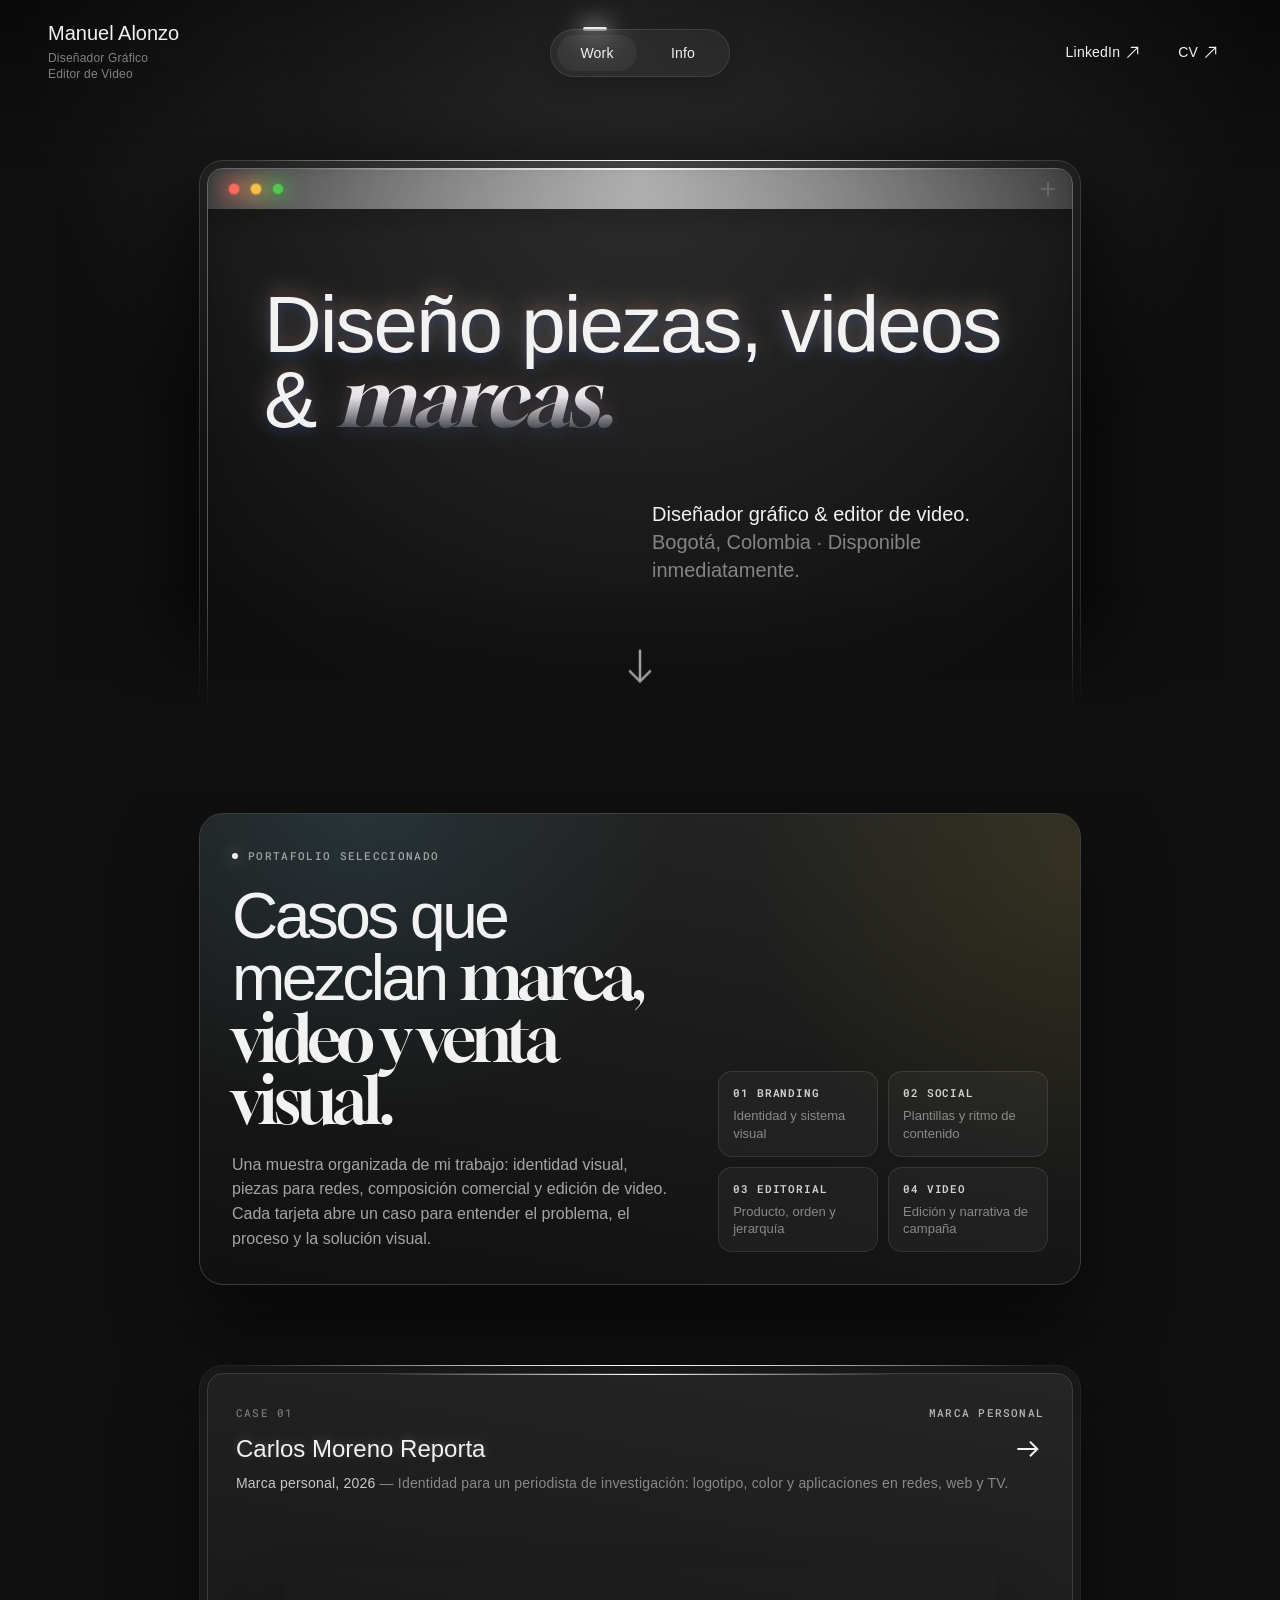
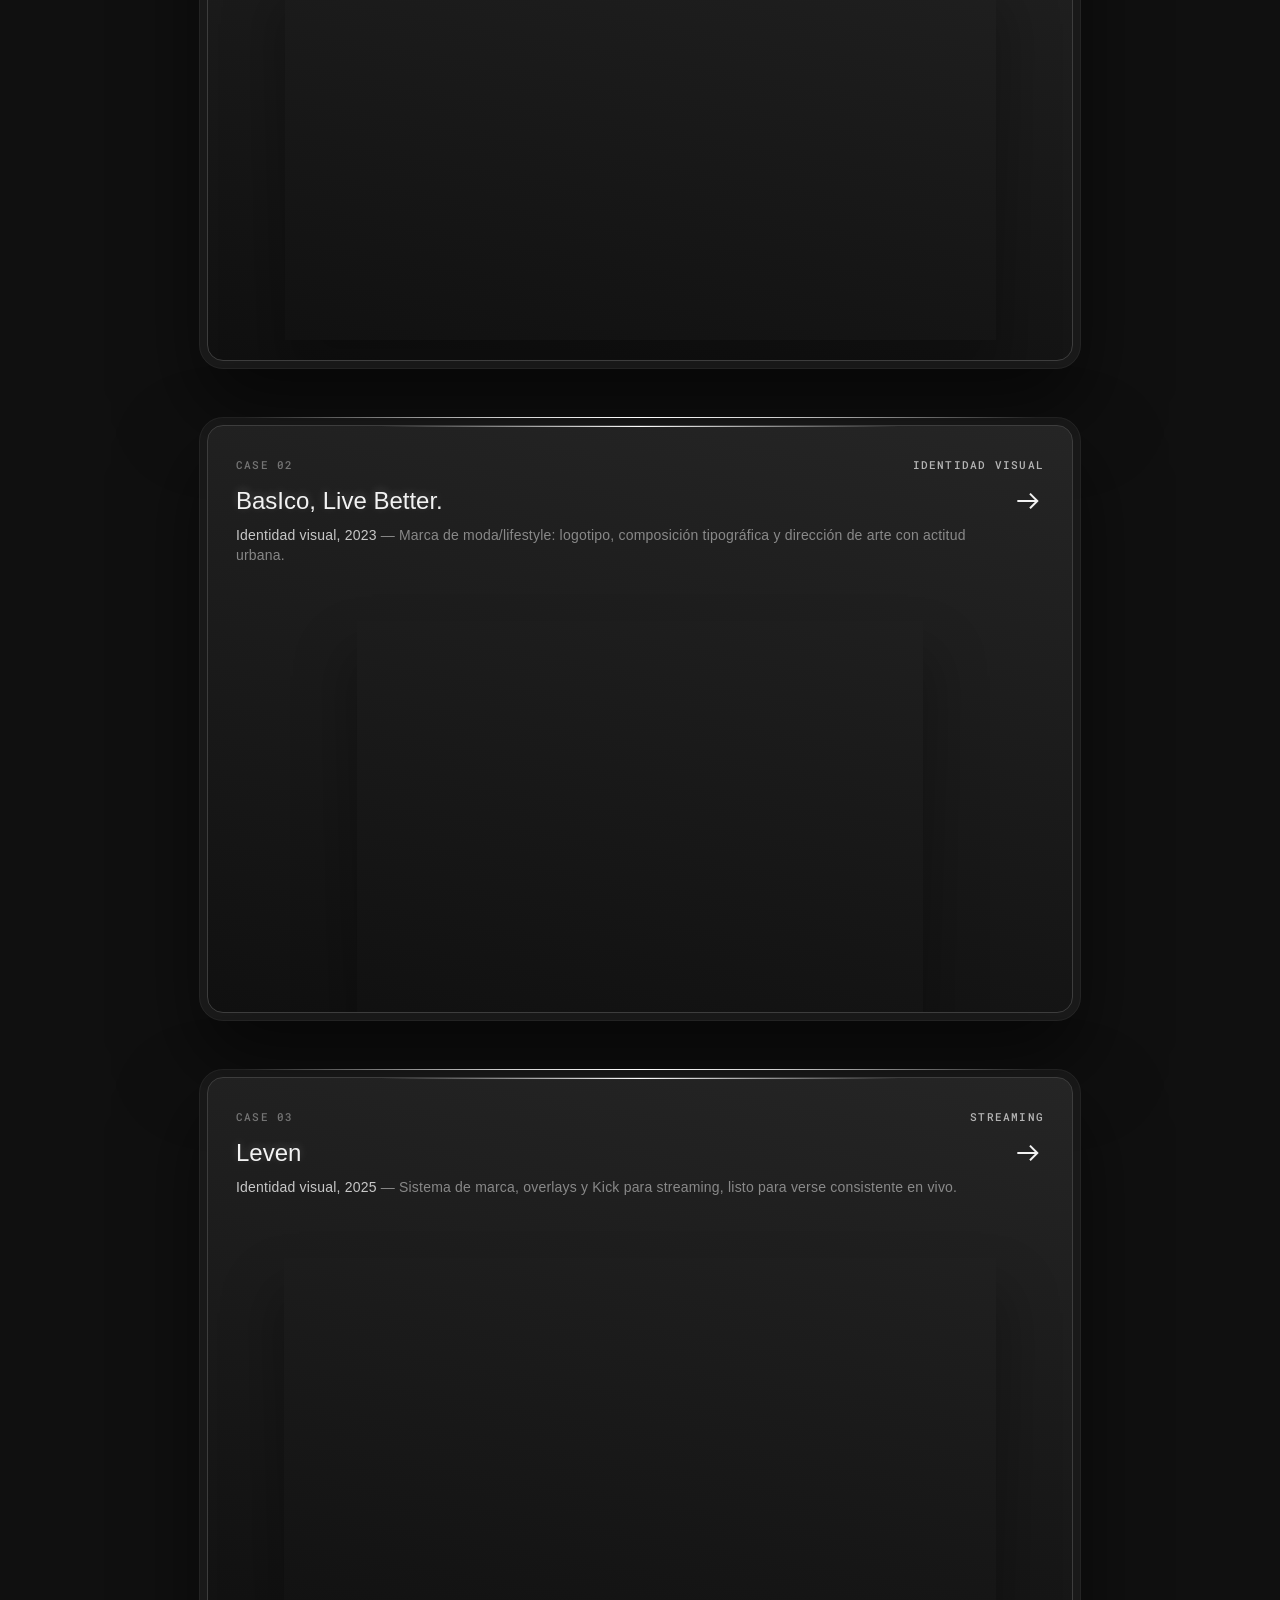
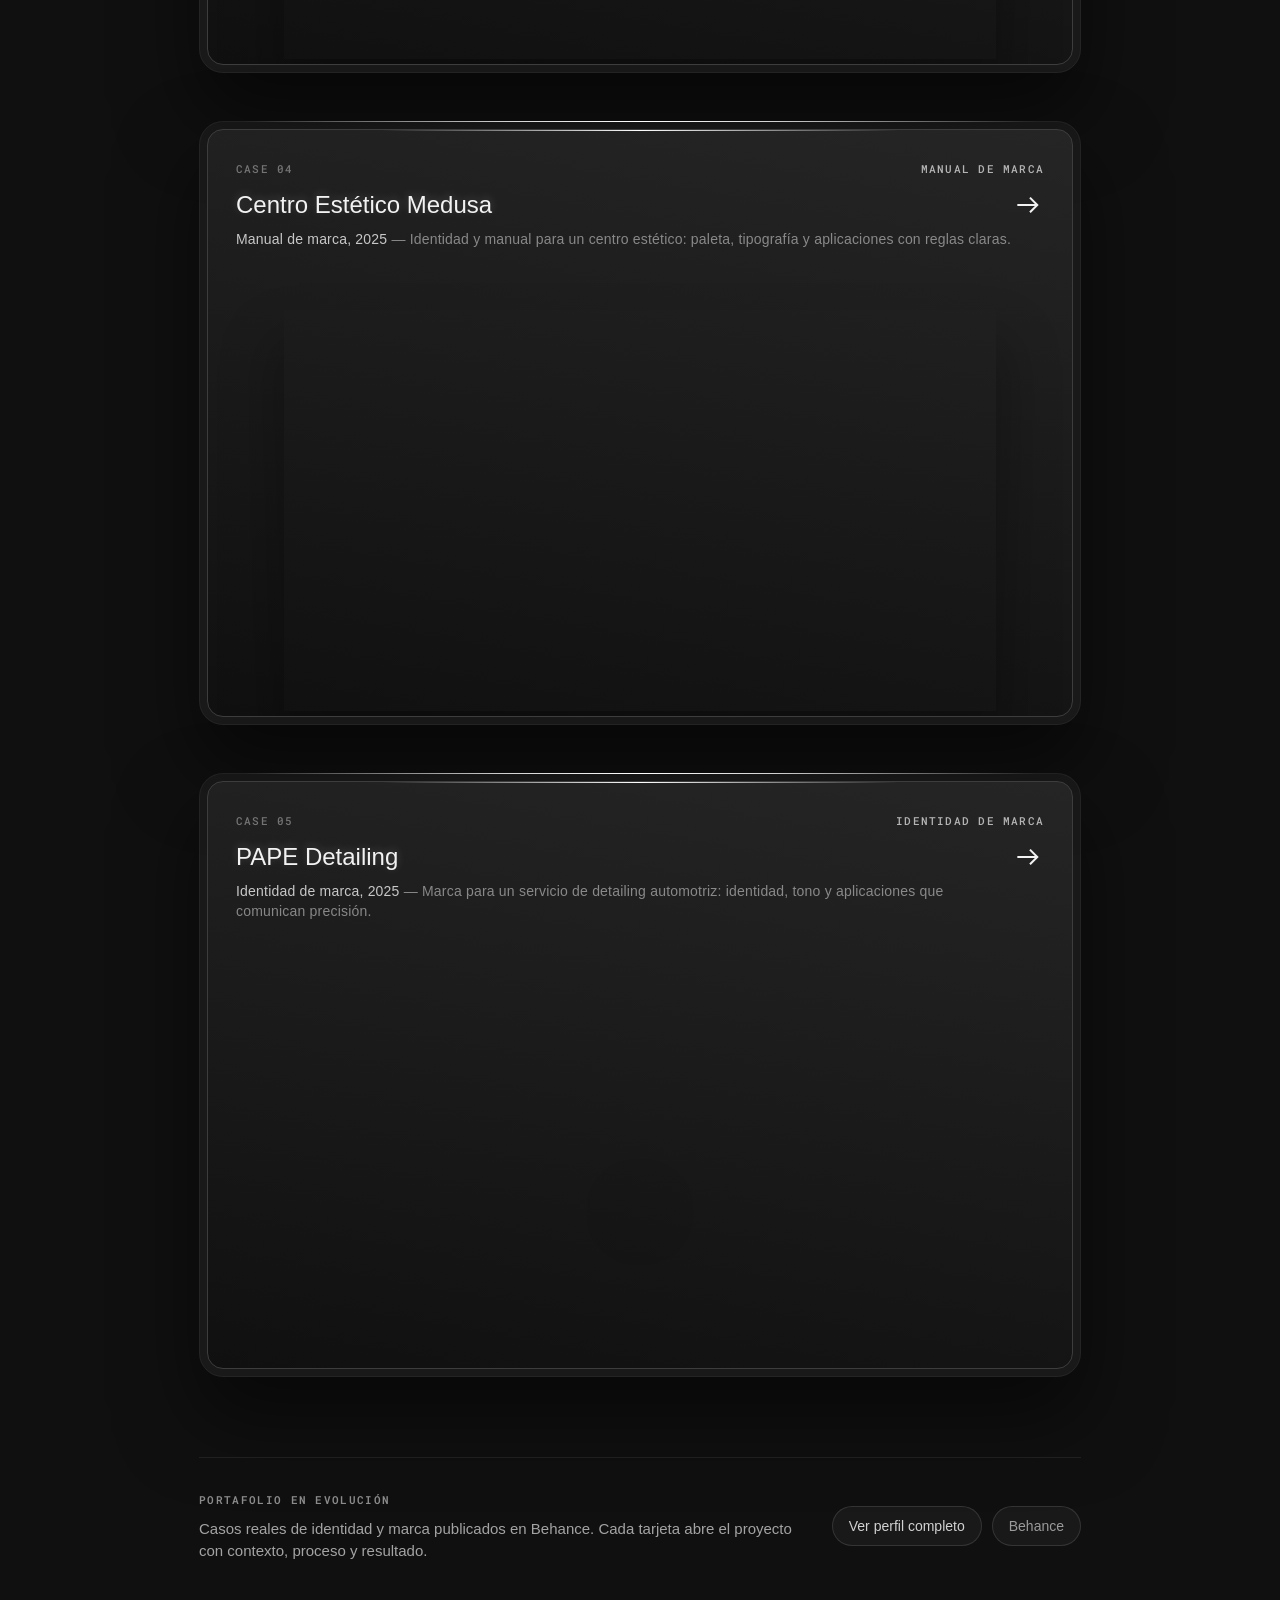
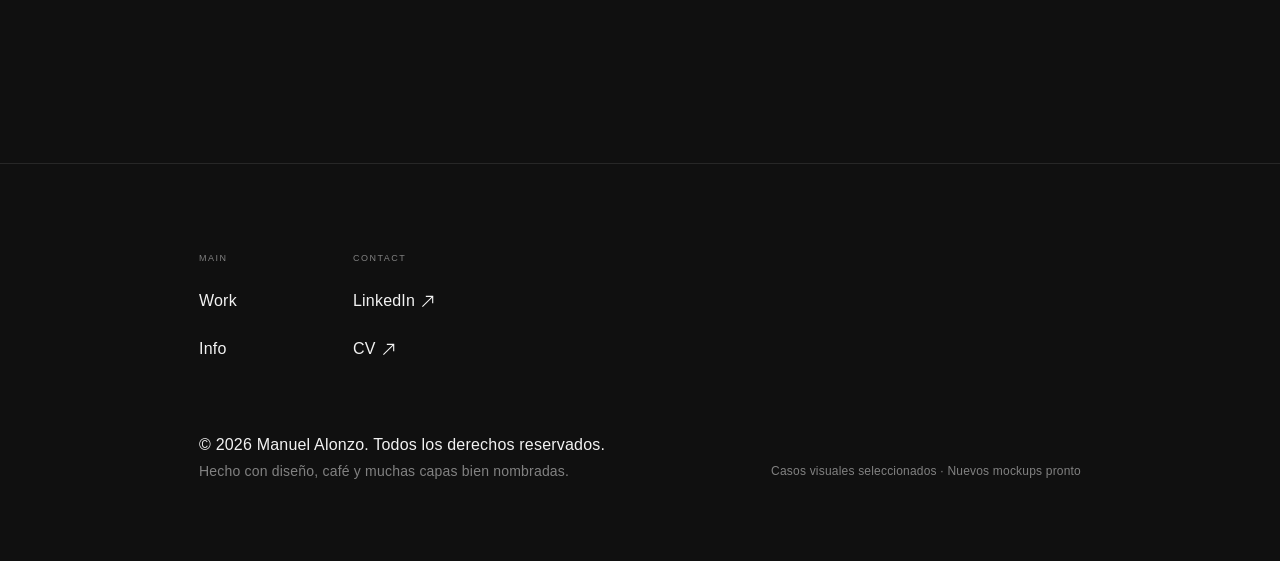
==== commit 5a22cc43: "Móvil: textos serif/títulos legibles + botón @ a correo directo - Serif del hero y títulos de proyec" ====
--- a/index.html
+++ b/index.html
@@ -108,7 +108,15 @@
   .c-scrollbar{ display:none !important; }
 }
 </style>
-</head><body class="body"><div data-w-id="a91daa17-edea-3045-e068-85775e828427" class="loading-overlay" style="display: none; opacity: 0;"><img src="./page-nuevo-home_files/645df90657e6ec4e4ed2e236_loading-dots.gif" loading="lazy" decoding="async" alt="" class="logo-loading"><div class="text-loading">Un momento.</div></div><div data-w-id="fd80abe2-b514-5dbb-dd2b-42c8f07c8360" class="swipe-indicator-wrapper"><div class="text-swipe-to-see-work">SWIPE TO</div><img src="./page-nuevo-home_files/64097027d8cc0cb902ffc6bd_icon-swipe-up.svg" loading="lazy" decoding="async" alt="" class="icon-hero-swipe"><div class="text-swipe-to-see-work">SEE WORK</div></div><div style="opacity: 1;" class="section-nav"><div class="nav-bar"><div class="nav-left-wrapper"><div class="logo-block"><img src="favicon.svg" loading="lazy" decoding="async" alt="" class="logomark"><div class="logo-text"><div class="text-logo">Manuel Alonzo</div><div class="text-underlogo">Diseñador Gráfico<br>Editor de Video</div></div></div></div><div class="nav-pill-wrapper"><div class="nav-indicator-glow"></div><div class="nav-pill"><a href="index.html" class="nav-toggle work w-inline-block"><div class="text-nav-toggle">Work</div></a><a data-w-id="b60fd352-a0aa-70fb-ab78-6a5d05bbacd8" href="info.html" class="nav-toggle w-inline-block"><div class="text-nav-toggle">Info</div></a><div class="nav-indicator-pill"></div></div></div><div class="nav-right-wrapper"><div class="chip-socials-wrapper"><a href="https://linkedin.com/in/manueljosealonzo" target="_blank" rel="noopener" class="chip-socials w-inline-block"><div class="text-socialnav">LinkedIn</div><img src="./page-nuevo-home_files/63e0b50ea0956f4526968ef1_23-icon-external.svg" loading="lazy" decoding="async" alt="" class="icon-external"></a><a href="Manuel_Alonzo_Resume.html" target="_blank" rel="noopener" class="chip-socials w-inline-block"><div class="text-socialnav">CV</div><img src="./page-nuevo-home_files/63e0b50ea0956f4526968ef1_23-icon-external.svg" loading="lazy" decoding="async" alt="" class="icon-external"></a></div><a data-w-id="1c98ec29-4361-fca3-2737-cb524bb470b0" href="index.html" class="nav-menu-button w-inline-block"><img src="./page-nuevo-home_files/644c8981f87a7036b4c7fa64_icon-@.svg" loading="lazy" data-w-id="1c98ec29-4361-fca3-2737-cb524bb470b1" alt="" class="icon-contact"><img src="./page-nuevo-home_files/645a01ff46a1cf3d85d90049_icon-close.svg" loading="lazy" data-w-id="90d931d5-2a2a-4508-b538-b604ad2b741f" alt="" class="icon-contact-close"></a></div></div></div><div data-w-id="947649b5-efd3-c77d-d5e9-ca6f678434b6" class="mobile-popup-menu"><a href="https://linkedin.com/in/manueljosealonzo" target="_blank" rel="noopener" class="popup-menu-item w-inline-block"><div class="text-popup-menu">LinkedIn</div><img src="./page-nuevo-home_files/644ca61c76573b18898f41f8_icon-open.svg" loading="lazy" decoding="async" alt="" class="icon-popup-external"></a><a href="Manuel_Alonzo_Resume.html" target="_blank" rel="noopener" class="popup-menu-item w-inline-block"><div class="text-popup-menu">CV</div><img src="./page-nuevo-home_files/644ca61c76573b18898f41f8_icon-open.svg" loading="lazy" decoding="async" alt="" class="icon-popup-external"></a></div><div class="menu-mobile"><div class="menu-cards-wrapper"><div class="menu-card"><div class="text-menu-overline">MAIN</div><div class="menu-items-wrapper"><a href="index.html" class="menu-item w-inline-block"><div class="text-mobile-menu">Work</div></a><a href="info.html" class="menu-item w-inline-block"><div class="text-mobile-menu">Info</div></a></div></div><div class="menu-card"><div class="text-menu-overline">CONTACT</div><div class="menu-items-wrapper"><a href="https://linkedin.com/in/manueljosealonzo" target="_blank" rel="noopener" class="menu-item w-inline-block"><div class="text-mobile-menu">LinkedIn</div><img src="./page-nuevo-home_files/63e0b50ea0956f4526968ef1_23-icon-external.svg" loading="lazy" decoding="async" alt="" class="icon-external-menu"></a><a href="Manuel_Alonzo_Resume.html" class="menu-item w-inline-block" target="_blank" rel="noopener"><div class="text-mobile-menu">CV</div><img src="./page-nuevo-home_files/63e0b50ea0956f4526968ef1_23-icon-external.svg" loading="lazy" decoding="async" alt="" class="icon-external-menu"></a></div></div></div></div><div class="locomotive-scroll" data-scroll-section-id="section0" data-scroll-section-inview="" style="transform: matrix3d(1, 0, 0, 0, 0, 1, 0, 0, 0, 0, 1, 0, 0, 0, 0, 1); opacity: 1; pointer-events: all;"><div class="section-hero"><div class="hero-fade"><div data-w-id="e5c05ec2-ee56-ccf5-1f20-8a056c33fa25" class="scroll-wrapper" style="opacity: 1;"><img src="./page-nuevo-home_files/63e206eedd964a5c5db19c91_23-icon-arrow-down.svg" loading="lazy" data-w-id="657cd5a2-6e44-e2a2-e8e0-d1144b4099e1" alt="" class="icon-scroll-down" style="transform: translate3d(0px, 9.42864px, 0px) scale3d(1, 1, 1) rotateX(0deg) rotateY(0deg) rotateZ(0deg) skew(0deg, 0deg); transform-style: preserve-3d; opacity: 0.635716; will-change: opacity, transform;"></div></div><div data-w-id="87a46662-54f3-370f-de15-afe2ed7aa161" class="container-hero-image" style="transform: translate3d(0px, 0px, 0px) scale3d(1, 1, 1) rotateX(0deg) rotateY(0deg) rotateZ(0deg) skew(0deg, 0deg); transform-style: preserve-3d; opacity: 1;"><div data-w-id="46fda540-ee6a-c3eb-ac8b-34d3193b5890" class="glare-item-top outer-edge" style="opacity: 1;"></div><div class="window-outline"><div class="glare-item-top hero-inner"></div><div class="window-main"><div data-w-id="815c1c00-4c7f-93a9-0e8b-6fe29ddf0962" class="shine-wrapper" style="transform: translate3d(63.0845vw, 0px, 0px) scale3d(1, 1, 1) rotateX(0deg) rotateY(0deg) rotateZ(15deg) skew(0deg, 0deg); transform-style: preserve-3d; opacity: 0; will-change: transform;"><div class="shine-small"></div><div class="shine-big"></div></div><div class="window-bar"><div class="window-dots-wrapper"><div class="dot red"></div><div class="dot yellow"></div><div class="dot green"></div></div><img src="./page-nuevo-home_files/64647bd0f92c6bb858b22871_icon-plus.svg" loading="lazy" decoding="async" alt="" class="icon-windowbar-plus"></div><div class="window-content"><div class="hero-text-content"><div class="text-hero">Diseño piezas, videos &amp; <span class="text-hero-serif">marcas.</span></div><div class="hero-about-grid"><div class="hero-about-null"></div><div id="w-node-ebb1e125-4f59-8cf6-0b73-376972364a52-e330f4c5"><div id="w-node-_785630cc-b7d0-294c-4a1a-e673b5a8db79-e330f4c5" class="text-hero-about">Diseñador gráfico &amp; editor de video.<br><span class="text-hero-about-formerly">Bogotá, Colombia · Disponible inmediatamente.</span></div></div></div></div><div class="window-grain"></div></div></div></div></div><div class="hero-bg-gradient"></div><div class="hero-noise"></div></div><div class="section-hero-portrait"><div class="hero-portrait-main"><div data-w-id="c0b7da05-9e29-47c9-f176-90a460b08cbc" class="hero-portrait-top"><div class="overline-wrapper"><div class="icon-section-dot"></div><div class="text-portrait-overline">Manuel Alonzo — Diseño Gráfico &amp; Video</div></div><div class="text-hero portrait">Diseño piezas, videos &amp; <span class="text-hero-serif">marcas.</span></div></div><div data-w-id="4f6a279d-1b18-5bf3-32ea-1e08b6e39e5e" class="hero-portrait-bottom"><div class="text-portrait-secondary"><span class="text-open-to-new-opportunities">Diseño gráfico, video y e-commerce.</span><br>Bogotá, Colombia · Disponible inmediatamente.</div></div></div><div data-w-id="bdb6c1db-35db-c342-e8af-29cb87d2c4d4" class="divider-scroll-wrapper"><div class="hero-portrait-divider"></div><div class="hero-portrait-scroll"><img src="./page-nuevo-home_files/63e206eedd964a5c5db19c91_23-icon-arrow-down.svg" loading="lazy" data-w-id="639c1ddc-5c21-49e1-78f5-0a8638af6d6f" alt="" class="icon-scroll-down portrait"><div class="text-portrait-overline selected-work">Portafolio '26</div></div></div><div class="hero-noise"></div></div><div data-w-id="3810876f-88a5-c72e-2e50-9f9ee6af2d4a" class="section-projects"><div class="portfolio-intro"><div class="portfolio-intro-card"><div class="portfolio-intro-inner"><div class="portfolio-intro-copy"><div class="portfolio-kicker"><div class="portfolio-dot"></div><div class="portfolio-kicker-text">PORTAFOLIO SELECCIONADO</div></div><div class="portfolio-title">Casos que mezclan <span class="portfolio-title-serif">marca, video y venta visual.</span></div><div class="portfolio-copy">Una muestra organizada de mi trabajo: identidad visual, piezas para redes, composición comercial y edición de video. Cada tarjeta abre un caso para entender el problema, el proceso y la solución visual.</div></div><div class="portfolio-map"><div class="portfolio-chip"><div class="portfolio-chip-label">01 Branding</div><div class="portfolio-chip-desc">Identidad y sistema visual</div></div><div class="portfolio-chip"><div class="portfolio-chip-label">02 Social</div><div class="portfolio-chip-desc">Plantillas y ritmo de contenido</div></div><div class="portfolio-chip"><div class="portfolio-chip-label">03 Editorial</div><div class="portfolio-chip-desc">Producto, orden y jerarquía</div></div><div class="portfolio-chip"><div class="portfolio-chip-label">04 Video</div><div class="portfolio-chip-desc">Edición y narrativa de campaña</div></div></div></div></div></div><div data-w-id="f0e1f336-2513-8fe9-5ccf-c79169a260b6" class="container-projects" style="transform: translate3d(0px, 0px, 0px) scale3d(1, 1, 1) rotateX(0deg) rotateY(0deg) rotateZ(0deg) skew(0deg, 0deg); transform-style: preserve-3d; opacity: 1;"><div class="project-card-outline"><div data-w-id="799aa54d-e1f4-ce89-fcc5-18fd48416e07" class="glare-item-top outer-edge" style="opacity: 1;"></div><a data-w-id="799aa54d-e1f4-ce89-fcc5-18fd48416e08" href="project-carlos.html" class="project-card w-inline-block"><div data-w-id="799aa54d-e1f4-ce89-fcc5-18fd48416e09" class="glare-item-top inner-edge" style="opacity: 1;"></div><div class="projectcard-top"><div class="project-card-eyebrow"><span class="project-card-case">CASE 01</span><span class="project-card-focus">MARCA PERSONAL</span></div><div class="projectcard-title-row"><div class="text-projectcard-title">Carlos Moreno Reporta</div><img src="./page-nuevo-home_files/641284285486aaab07feafaa_icon-arrow-project.svg" loading="lazy" decoding="async" alt="" class="icon-projectcard-arrow"></div><div class="text-projectcard-description"><span class="text-projectcard-description-company">Marca personal, 2026</span> — Identidad para un periodista de investigación: logotipo, color y aplicaciones en redes, web y TV.</div></div><img src="portfolio-assets/carlos-cover.webp" loading="lazy" decoding="async" alt="Carlos Moreno Reporta" class="project-thumbnail"><div class="project-card-colour rbc" style="opacity: 0;"></div></a></div><div class="project-card-outline"><div data-w-id="cb1aca79-f57e-5d16-57ab-621b3d07b7f1" class="glare-item-top outer-edge" style="opacity: 1;"></div><a data-w-id="81bb28b3-0cac-8b9c-c382-04fd4917df75" href="project-basico.html" class="project-card w-inline-block"><div data-w-id="b0c475d0-ac61-3f6b-c975-29615a853f93" class="glare-item-top inner-edge" style="opacity: 1;"></div><div class="projectcard-top"><div class="project-card-eyebrow"><span class="project-card-case">CASE 02</span><span class="project-card-focus">IDENTIDAD VISUAL</span></div><div class="projectcard-title-row"><div class="text-projectcard-title">BasIco, Live Better.</div><img src="./page-nuevo-home_files/641284285486aaab07feafaa_icon-arrow-project.svg" loading="lazy" decoding="async" alt="" class="icon-projectcard-arrow"></div><div class="text-projectcard-description"><span class="text-projectcard-description-company">Identidad visual, 2023</span> — Marca de moda/lifestyle: logotipo, composición tipográfica y dirección de arte con actitud urbana.</div></div><img src="portfolio-assets/basico-cover.webp" loading="lazy" decoding="async" alt="BasIco, Live Better." class="project-thumbnail"><div class="project-card-colour stadiabt" style="opacity: 0;"></div></a></div><div class="project-card-outline"><div data-w-id="cb198c5c-8f1f-0bfc-7f66-0461e3dc703b" class="glare-item-top outer-edge" style="opacity: 1;"></div><a data-w-id="cb198c5c-8f1f-0bfc-7f66-0461e3dc703c" href="project-leven.html" class="project-card w-inline-block"><div data-w-id="cb198c5c-8f1f-0bfc-7f66-0461e3dc703d" class="glare-item-top inner-edge" style="opacity: 1;"></div><div class="projectcard-top"><div class="project-card-eyebrow"><span class="project-card-case">CASE 03</span><span class="project-card-focus">STREAMING</span></div><div class="projectcard-title-row"><div class="text-projectcard-title">Leven</div><img src="./page-nuevo-home_files/641284285486aaab07feafaa_icon-arrow-project.svg" loading="lazy" decoding="async" alt="" class="icon-projectcard-arrow"></div><div class="text-projectcard-description"><span class="text-projectcard-description-company">Identidad visual, 2025</span> — Sistema de marca, overlays y Kick para streaming, listo para verse consistente en vivo.</div></div><img src="portfolio-assets/leven-cover.webp" loading="lazy" decoding="async" alt="Leven" class="project-thumbnail"><div class="project-card-colour thn" style="opacity: 0;"></div></a></div><div class="project-card-outline"><div data-w-id="799aa54d-e1f4-ce89-fcc5-18fd48416d98" class="glare-item-top outer-edge" style="opacity: 1;"></div><a data-w-id="799aa54d-e1f4-ce89-fcc5-18fd48416d99" href="project-medusa.html" class="project-card w-inline-block"><div data-w-id="799aa54d-e1f4-ce89-fcc5-18fd48416d9a" class="glare-item-top inner-edge" style="opacity: 1;"></div><div class="projectcard-top"><div class="project-card-eyebrow"><span class="project-card-case">CASE 04</span><span class="project-card-focus">MANUAL DE MARCA</span></div><div class="projectcard-title-row"><div class="text-projectcard-title">Centro Estético Medusa</div><img src="./page-nuevo-home_files/641284285486aaab07feafaa_icon-arrow-project.svg" loading="lazy" decoding="async" alt="" class="icon-projectcard-arrow"></div><div class="text-projectcard-description"><span class="text-projectcard-description-company">Manual de marca, 2025</span> — Identidad y manual para un centro estético: paleta, tipografía y aplicaciones con reglas claras.</div></div><img src="portfolio-assets/medusa-cover.jpg" loading="lazy" decoding="async" alt="Centro Estético Medusa" class="project-thumbnail"><div class="project-card-colour spotlight" style="opacity: 0;"></div></a></div><div class="project-card-outline"><div data-w-id="799aa54d-e1f4-ce89-fcc5-18fd48416da7" class="glare-item-top outer-edge" style="opacity: 1;"></div><a data-w-id="799aa54d-e1f4-ce89-fcc5-18fd48416da8" href="project-pape.html" class="project-card w-inline-block"><div data-w-id="799aa54d-e1f4-ce89-fcc5-18fd48416da9" class="glare-item-top inner-edge" style="opacity: 1;"></div><div class="projectcard-top"><div class="project-card-eyebrow"><span class="project-card-case">CASE 05</span><span class="project-card-focus">IDENTIDAD DE MARCA</span></div><div class="projectcard-title-row"><div class="text-projectcard-title">PAPE Detailing</div><img src="./page-nuevo-home_files/641284285486aaab07feafaa_icon-arrow-project.svg" loading="lazy" decoding="async" alt="" class="icon-projectcard-arrow"></div><div class="text-projectcard-description"><span class="text-projectcard-description-company">Identidad de marca, 2025</span> — Marca para un servicio de detailing automotriz: identidad, tono y aplicaciones que comunican precisión.</div></div><img src="portfolio-assets/pape-cover.webp" loading="lazy" decoding="async" alt="PAPE Detailing" class="project-thumbnail"><div class="project-card-colour rbc" style="opacity: 0;"></div></a></div></div><div class="portfolio-cta"><div class="portfolio-cta-text"><div class="portfolio-cta-kicker">PORTAFOLIO EN EVOLUCIÓN</div><div class="portfolio-cta-copy">Casos reales de identidad y marca publicados en Behance. Cada tarjeta abre el proyecto con contexto, proceso y resultado.</div></div><div class="portfolio-cta-actions"><a href="info.html" class="portfolio-link">Ver perfil completo</a><a href="https://www.behance.net/ascento" class="portfolio-link secondary" target="_blank" rel="noopener">Behance</a></div></div></div><div data-w-id="ee1e9c3e-a1c6-2190-15b3-1daea0409ed7" class="section-footer"><div class="container-footer"><div class="footer-top-wrapper"><img src="favicon.svg" loading="lazy" decoding="async" alt="" class="logomark-footer"><div class="footer-links-column-wrapper"><div class="footer-links-column"><div class="text-footer-links-overline">MAIN</div><div class="footer-links-wrapper"><a href="index.html" aria-current="page" class="footer-link w-inline-block w--current"><div class="text-footer-link">Work</div></a><a href="info.html" class="footer-link w-inline-block"><div class="text-footer-link">Info</div></a></div></div><div class="footer-links-column"><div class="text-footer-links-overline">CONTACT</div><div class="footer-links-wrapper"><a href="https://linkedin.com/in/manueljosealonzo" target="_blank" rel="noopener" class="footer-link w-inline-block"><div class="text-footer-link">LinkedIn</div><img src="./page-nuevo-home_files/63e0b50ea0956f4526968ef1_23-icon-external.svg" loading="lazy" decoding="async" alt="" class="icon-external"></a><a href="Manuel_Alonzo_Resume.html" target="_blank" rel="noopener" class="footer-link w-inline-block"><div class="text-footer-link">CV</div><img src="./page-nuevo-home_files/63e0b50ea0956f4526968ef1_23-icon-external.svg" loading="lazy" decoding="async" alt="" class="icon-external"></a></div></div></div></div><div class="footer-bottom-wrapper"><div class="footer-bottom-left"><div class="text-footer-copyright">© 2026 Manuel Alonzo. Todos los derechos reservados.</div><div class="text-under-copyright">Hecho con diseño, café y muchas capas bien nombradas.</div></div><div class="footer-bottom-right"><div class="text-last-updated">Casos visuales seleccionados · Nuevos mockups pronto</div></div></div></div></div></div><script src="./page-nuevo-home_files/jquery-3.5.1.min.dc5e7f18c8.js" type="text/javascript" integrity="sha256-9/aliU8dGd2tb6OSsuzixeV4y/faTqgFtohetphbbj0=" crossorigin="anonymous"></script><script src="./page-nuevo-home_files/webflow.schunk.4a394eb5af8156f2.js" type="text/javascript"></script><script src="./page-nuevo-home_files/webflow.schunk.b5dbf6d1a583d907.js" type="text/javascript"></script><script src="./page-nuevo-home_files/webflow.e61c0c5d.4012d7da89075589.js" type="text/javascript"></script><!-- Page Transition Delays --> 
+<style id="manuel-mobile-text-fix">
+@media (max-width:991px){
+  /* serif del hero legible en móvil (quita el gradiente que se desvanece) */
+  .text-hero-serif{ color:#f2f2f2 !important; -webkit-text-fill-color:#f2f2f2 !important; background:none !important; text-shadow:0 0 18px rgba(255,255,255,.16) !important; }
+  /* evitar que se parta "mar-cas" */
+  .text-hero{ hyphens:manual !important; -webkit-hyphens:manual !important; }
+}
+</style>
+</head><body class="body"><div data-w-id="a91daa17-edea-3045-e068-85775e828427" class="loading-overlay" style="display: none; opacity: 0;"><img src="./page-nuevo-home_files/645df90657e6ec4e4ed2e236_loading-dots.gif" loading="lazy" decoding="async" alt="" class="logo-loading"><div class="text-loading">Un momento.</div></div><div data-w-id="fd80abe2-b514-5dbb-dd2b-42c8f07c8360" class="swipe-indicator-wrapper"><div class="text-swipe-to-see-work">SWIPE TO</div><img src="./page-nuevo-home_files/64097027d8cc0cb902ffc6bd_icon-swipe-up.svg" loading="lazy" decoding="async" alt="" class="icon-hero-swipe"><div class="text-swipe-to-see-work">SEE WORK</div></div><div style="opacity: 1;" class="section-nav"><div class="nav-bar"><div class="nav-left-wrapper"><div class="logo-block"><img src="favicon.svg" loading="lazy" decoding="async" alt="" class="logomark"><div class="logo-text"><div class="text-logo">Manuel Alonzo</div><div class="text-underlogo">Diseñador Gráfico<br>Editor de Video</div></div></div></div><div class="nav-pill-wrapper"><div class="nav-indicator-glow"></div><div class="nav-pill"><a href="index.html" class="nav-toggle work w-inline-block"><div class="text-nav-toggle">Work</div></a><a data-w-id="b60fd352-a0aa-70fb-ab78-6a5d05bbacd8" href="info.html" class="nav-toggle w-inline-block"><div class="text-nav-toggle">Info</div></a><div class="nav-indicator-pill"></div></div></div><div class="nav-right-wrapper"><div class="chip-socials-wrapper"><a href="https://linkedin.com/in/manueljosealonzo" target="_blank" rel="noopener" class="chip-socials w-inline-block"><div class="text-socialnav">LinkedIn</div><img src="./page-nuevo-home_files/63e0b50ea0956f4526968ef1_23-icon-external.svg" loading="lazy" decoding="async" alt="" class="icon-external"></a><a href="Manuel_Alonzo_Resume.html" target="_blank" rel="noopener" class="chip-socials w-inline-block"><div class="text-socialnav">CV</div><img src="./page-nuevo-home_files/63e0b50ea0956f4526968ef1_23-icon-external.svg" loading="lazy" decoding="async" alt="" class="icon-external"></a></div><a href="mailto:manuelalonzo.design@gmail.com" class="nav-menu-button w-inline-block" aria-label="Escríbeme un correo"><img src="./page-nuevo-home_files/644c8981f87a7036b4c7fa64_icon-@.svg" loading="lazy" data-w-id="1c98ec29-4361-fca3-2737-cb524bb470b1" alt="" class="icon-contact"><img src="./page-nuevo-home_files/645a01ff46a1cf3d85d90049_icon-close.svg" loading="lazy" data-w-id="90d931d5-2a2a-4508-b538-b604ad2b741f" alt="" class="icon-contact-close"></a></div></div></div><div data-w-id="947649b5-efd3-c77d-d5e9-ca6f678434b6" class="mobile-popup-menu"><a href="https://linkedin.com/in/manueljosealonzo" target="_blank" rel="noopener" class="popup-menu-item w-inline-block"><div class="text-popup-menu">LinkedIn</div><img src="./page-nuevo-home_files/644ca61c76573b18898f41f8_icon-open.svg" loading="lazy" decoding="async" alt="" class="icon-popup-external"></a><a href="Manuel_Alonzo_Resume.html" target="_blank" rel="noopener" class="popup-menu-item w-inline-block"><div class="text-popup-menu">CV</div><img src="./page-nuevo-home_files/644ca61c76573b18898f41f8_icon-open.svg" loading="lazy" decoding="async" alt="" class="icon-popup-external"></a></div><div class="menu-mobile"><div class="menu-cards-wrapper"><div class="menu-card"><div class="text-menu-overline">MAIN</div><div class="menu-items-wrapper"><a href="index.html" class="menu-item w-inline-block"><div class="text-mobile-menu">Work</div></a><a href="info.html" class="menu-item w-inline-block"><div class="text-mobile-menu">Info</div></a></div></div><div class="menu-card"><div class="text-menu-overline">CONTACT</div><div class="menu-items-wrapper"><a href="https://linkedin.com/in/manueljosealonzo" target="_blank" rel="noopener" class="menu-item w-inline-block"><div class="text-mobile-menu">LinkedIn</div><img src="./page-nuevo-home_files/63e0b50ea0956f4526968ef1_23-icon-external.svg" loading="lazy" decoding="async" alt="" class="icon-external-menu"></a><a href="Manuel_Alonzo_Resume.html" class="menu-item w-inline-block" target="_blank" rel="noopener"><div class="text-mobile-menu">CV</div><img src="./page-nuevo-home_files/63e0b50ea0956f4526968ef1_23-icon-external.svg" loading="lazy" decoding="async" alt="" class="icon-external-menu"></a></div></div></div></div><div class="locomotive-scroll" data-scroll-section-id="section0" data-scroll-section-inview="" style="transform: matrix3d(1, 0, 0, 0, 0, 1, 0, 0, 0, 0, 1, 0, 0, 0, 0, 1); opacity: 1; pointer-events: all;"><div class="section-hero"><div class="hero-fade"><div data-w-id="e5c05ec2-ee56-ccf5-1f20-8a056c33fa25" class="scroll-wrapper" style="opacity: 1;"><img src="./page-nuevo-home_files/63e206eedd964a5c5db19c91_23-icon-arrow-down.svg" loading="lazy" data-w-id="657cd5a2-6e44-e2a2-e8e0-d1144b4099e1" alt="" class="icon-scroll-down" style="transform: translate3d(0px, 9.42864px, 0px) scale3d(1, 1, 1) rotateX(0deg) rotateY(0deg) rotateZ(0deg) skew(0deg, 0deg); transform-style: preserve-3d; opacity: 0.635716; will-change: opacity, transform;"></div></div><div data-w-id="87a46662-54f3-370f-de15-afe2ed7aa161" class="container-hero-image" style="transform: translate3d(0px, 0px, 0px) scale3d(1, 1, 1) rotateX(0deg) rotateY(0deg) rotateZ(0deg) skew(0deg, 0deg); transform-style: preserve-3d; opacity: 1;"><div data-w-id="46fda540-ee6a-c3eb-ac8b-34d3193b5890" class="glare-item-top outer-edge" style="opacity: 1;"></div><div class="window-outline"><div class="glare-item-top hero-inner"></div><div class="window-main"><div data-w-id="815c1c00-4c7f-93a9-0e8b-6fe29ddf0962" class="shine-wrapper" style="transform: translate3d(63.0845vw, 0px, 0px) scale3d(1, 1, 1) rotateX(0deg) rotateY(0deg) rotateZ(15deg) skew(0deg, 0deg); transform-style: preserve-3d; opacity: 0; will-change: transform;"><div class="shine-small"></div><div class="shine-big"></div></div><div class="window-bar"><div class="window-dots-wrapper"><div class="dot red"></div><div class="dot yellow"></div><div class="dot green"></div></div><img src="./page-nuevo-home_files/64647bd0f92c6bb858b22871_icon-plus.svg" loading="lazy" decoding="async" alt="" class="icon-windowbar-plus"></div><div class="window-content"><div class="hero-text-content"><div class="text-hero">Diseño piezas, videos &amp; <span class="text-hero-serif">marcas.</span></div><div class="hero-about-grid"><div class="hero-about-null"></div><div id="w-node-ebb1e125-4f59-8cf6-0b73-376972364a52-e330f4c5"><div id="w-node-_785630cc-b7d0-294c-4a1a-e673b5a8db79-e330f4c5" class="text-hero-about">Diseñador gráfico &amp; editor de video.<br><span class="text-hero-about-formerly">Bogotá, Colombia · Disponible inmediatamente.</span></div></div></div></div><div class="window-grain"></div></div></div></div></div><div class="hero-bg-gradient"></div><div class="hero-noise"></div></div><div class="section-hero-portrait"><div class="hero-portrait-main"><div data-w-id="c0b7da05-9e29-47c9-f176-90a460b08cbc" class="hero-portrait-top"><div class="overline-wrapper"><div class="icon-section-dot"></div><div class="text-portrait-overline">Manuel Alonzo — Diseño Gráfico &amp; Video</div></div><div class="text-hero portrait">Diseño piezas, videos &amp; <span class="text-hero-serif">marcas.</span></div></div><div data-w-id="4f6a279d-1b18-5bf3-32ea-1e08b6e39e5e" class="hero-portrait-bottom"><div class="text-portrait-secondary"><span class="text-open-to-new-opportunities">Diseño gráfico, video y e-commerce.</span><br>Bogotá, Colombia · Disponible inmediatamente.</div></div></div><div data-w-id="bdb6c1db-35db-c342-e8af-29cb87d2c4d4" class="divider-scroll-wrapper"><div class="hero-portrait-divider"></div><div class="hero-portrait-scroll"><img src="./page-nuevo-home_files/63e206eedd964a5c5db19c91_23-icon-arrow-down.svg" loading="lazy" data-w-id="639c1ddc-5c21-49e1-78f5-0a8638af6d6f" alt="" class="icon-scroll-down portrait"><div class="text-portrait-overline selected-work">Portafolio '26</div></div></div><div class="hero-noise"></div></div><div data-w-id="3810876f-88a5-c72e-2e50-9f9ee6af2d4a" class="section-projects"><div class="portfolio-intro"><div class="portfolio-intro-card"><div class="portfolio-intro-inner"><div class="portfolio-intro-copy"><div class="portfolio-kicker"><div class="portfolio-dot"></div><div class="portfolio-kicker-text">PORTAFOLIO SELECCIONADO</div></div><div class="portfolio-title">Casos que mezclan <span class="portfolio-title-serif">marca, video y venta visual.</span></div><div class="portfolio-copy">Una muestra organizada de mi trabajo: identidad visual, piezas para redes, composición comercial y edición de video. Cada tarjeta abre un caso para entender el problema, el proceso y la solución visual.</div></div><div class="portfolio-map"><div class="portfolio-chip"><div class="portfolio-chip-label">01 Branding</div><div class="portfolio-chip-desc">Identidad y sistema visual</div></div><div class="portfolio-chip"><div class="portfolio-chip-label">02 Social</div><div class="portfolio-chip-desc">Plantillas y ritmo de contenido</div></div><div class="portfolio-chip"><div class="portfolio-chip-label">03 Editorial</div><div class="portfolio-chip-desc">Producto, orden y jerarquía</div></div><div class="portfolio-chip"><div class="portfolio-chip-label">04 Video</div><div class="portfolio-chip-desc">Edición y narrativa de campaña</div></div></div></div></div></div><div data-w-id="f0e1f336-2513-8fe9-5ccf-c79169a260b6" class="container-projects" style="transform: translate3d(0px, 0px, 0px) scale3d(1, 1, 1) rotateX(0deg) rotateY(0deg) rotateZ(0deg) skew(0deg, 0deg); transform-style: preserve-3d; opacity: 1;"><div class="project-card-outline"><div data-w-id="799aa54d-e1f4-ce89-fcc5-18fd48416e07" class="glare-item-top outer-edge" style="opacity: 1;"></div><a data-w-id="799aa54d-e1f4-ce89-fcc5-18fd48416e08" href="project-carlos.html" class="project-card w-inline-block"><div data-w-id="799aa54d-e1f4-ce89-fcc5-18fd48416e09" class="glare-item-top inner-edge" style="opacity: 1;"></div><div class="projectcard-top"><div class="project-card-eyebrow"><span class="project-card-case">CASE 01</span><span class="project-card-focus">MARCA PERSONAL</span></div><div class="projectcard-title-row"><div class="text-projectcard-title">Carlos Moreno Reporta</div><img src="./page-nuevo-home_files/641284285486aaab07feafaa_icon-arrow-project.svg" loading="lazy" decoding="async" alt="" class="icon-projectcard-arrow"></div><div class="text-projectcard-description"><span class="text-projectcard-description-company">Marca personal, 2026</span> — Identidad para un periodista de investigación: logotipo, color y aplicaciones en redes, web y TV.</div></div><img src="portfolio-assets/carlos-cover.webp" loading="lazy" decoding="async" alt="Carlos Moreno Reporta" class="project-thumbnail"><div class="project-card-colour rbc" style="opacity: 0;"></div></a></div><div class="project-card-outline"><div data-w-id="cb1aca79-f57e-5d16-57ab-621b3d07b7f1" class="glare-item-top outer-edge" style="opacity: 1;"></div><a data-w-id="81bb28b3-0cac-8b9c-c382-04fd4917df75" href="project-basico.html" class="project-card w-inline-block"><div data-w-id="b0c475d0-ac61-3f6b-c975-29615a853f93" class="glare-item-top inner-edge" style="opacity: 1;"></div><div class="projectcard-top"><div class="project-card-eyebrow"><span class="project-card-case">CASE 02</span><span class="project-card-focus">IDENTIDAD VISUAL</span></div><div class="projectcard-title-row"><div class="text-projectcard-title">BasIco, Live Better.</div><img src="./page-nuevo-home_files/641284285486aaab07feafaa_icon-arrow-project.svg" loading="lazy" decoding="async" alt="" class="icon-projectcard-arrow"></div><div class="text-projectcard-description"><span class="text-projectcard-description-company">Identidad visual, 2023</span> — Marca de moda/lifestyle: logotipo, composición tipográfica y dirección de arte con actitud urbana.</div></div><img src="portfolio-assets/basico-cover.webp" loading="lazy" decoding="async" alt="BasIco, Live Better." class="project-thumbnail"><div class="project-card-colour stadiabt" style="opacity: 0;"></div></a></div><div class="project-card-outline"><div data-w-id="cb198c5c-8f1f-0bfc-7f66-0461e3dc703b" class="glare-item-top outer-edge" style="opacity: 1;"></div><a data-w-id="cb198c5c-8f1f-0bfc-7f66-0461e3dc703c" href="project-leven.html" class="project-card w-inline-block"><div data-w-id="cb198c5c-8f1f-0bfc-7f66-0461e3dc703d" class="glare-item-top inner-edge" style="opacity: 1;"></div><div class="projectcard-top"><div class="project-card-eyebrow"><span class="project-card-case">CASE 03</span><span class="project-card-focus">STREAMING</span></div><div class="projectcard-title-row"><div class="text-projectcard-title">Leven</div><img src="./page-nuevo-home_files/641284285486aaab07feafaa_icon-arrow-project.svg" loading="lazy" decoding="async" alt="" class="icon-projectcard-arrow"></div><div class="text-projectcard-description"><span class="text-projectcard-description-company">Identidad visual, 2025</span> — Sistema de marca, overlays y Kick para streaming, listo para verse consistente en vivo.</div></div><img src="portfolio-assets/leven-cover.webp" loading="lazy" decoding="async" alt="Leven" class="project-thumbnail"><div class="project-card-colour thn" style="opacity: 0;"></div></a></div><div class="project-card-outline"><div data-w-id="799aa54d-e1f4-ce89-fcc5-18fd48416d98" class="glare-item-top outer-edge" style="opacity: 1;"></div><a data-w-id="799aa54d-e1f4-ce89-fcc5-18fd48416d99" href="project-medusa.html" class="project-card w-inline-block"><div data-w-id="799aa54d-e1f4-ce89-fcc5-18fd48416d9a" class="glare-item-top inner-edge" style="opacity: 1;"></div><div class="projectcard-top"><div class="project-card-eyebrow"><span class="project-card-case">CASE 04</span><span class="project-card-focus">MANUAL DE MARCA</span></div><div class="projectcard-title-row"><div class="text-projectcard-title">Centro Estético Medusa</div><img src="./page-nuevo-home_files/641284285486aaab07feafaa_icon-arrow-project.svg" loading="lazy" decoding="async" alt="" class="icon-projectcard-arrow"></div><div class="text-projectcard-description"><span class="text-projectcard-description-company">Manual de marca, 2025</span> — Identidad y manual para un centro estético: paleta, tipografía y aplicaciones con reglas claras.</div></div><img src="portfolio-assets/medusa-cover.jpg" loading="lazy" decoding="async" alt="Centro Estético Medusa" class="project-thumbnail"><div class="project-card-colour spotlight" style="opacity: 0;"></div></a></div><div class="project-card-outline"><div data-w-id="799aa54d-e1f4-ce89-fcc5-18fd48416da7" class="glare-item-top outer-edge" style="opacity: 1;"></div><a data-w-id="799aa54d-e1f4-ce89-fcc5-18fd48416da8" href="project-pape.html" class="project-card w-inline-block"><div data-w-id="799aa54d-e1f4-ce89-fcc5-18fd48416da9" class="glare-item-top inner-edge" style="opacity: 1;"></div><div class="projectcard-top"><div class="project-card-eyebrow"><span class="project-card-case">CASE 05</span><span class="project-card-focus">IDENTIDAD DE MARCA</span></div><div class="projectcard-title-row"><div class="text-projectcard-title">PAPE Detailing</div><img src="./page-nuevo-home_files/641284285486aaab07feafaa_icon-arrow-project.svg" loading="lazy" decoding="async" alt="" class="icon-projectcard-arrow"></div><div class="text-projectcard-description"><span class="text-projectcard-description-company">Identidad de marca, 2025</span> — Marca para un servicio de detailing automotriz: identidad, tono y aplicaciones que comunican precisión.</div></div><img src="portfolio-assets/pape-cover.webp" loading="lazy" decoding="async" alt="PAPE Detailing" class="project-thumbnail"><div class="project-card-colour rbc" style="opacity: 0;"></div></a></div></div><div class="portfolio-cta"><div class="portfolio-cta-text"><div class="portfolio-cta-kicker">PORTAFOLIO EN EVOLUCIÓN</div><div class="portfolio-cta-copy">Casos reales de identidad y marca publicados en Behance. Cada tarjeta abre el proyecto con contexto, proceso y resultado.</div></div><div class="portfolio-cta-actions"><a href="info.html" class="portfolio-link">Ver perfil completo</a><a href="https://www.behance.net/ascento" class="portfolio-link secondary" target="_blank" rel="noopener">Behance</a></div></div></div><div data-w-id="ee1e9c3e-a1c6-2190-15b3-1daea0409ed7" class="section-footer"><div class="container-footer"><div class="footer-top-wrapper"><img src="favicon.svg" loading="lazy" decoding="async" alt="" class="logomark-footer"><div class="footer-links-column-wrapper"><div class="footer-links-column"><div class="text-footer-links-overline">MAIN</div><div class="footer-links-wrapper"><a href="index.html" aria-current="page" class="footer-link w-inline-block w--current"><div class="text-footer-link">Work</div></a><a href="info.html" class="footer-link w-inline-block"><div class="text-footer-link">Info</div></a></div></div><div class="footer-links-column"><div class="text-footer-links-overline">CONTACT</div><div class="footer-links-wrapper"><a href="https://linkedin.com/in/manueljosealonzo" target="_blank" rel="noopener" class="footer-link w-inline-block"><div class="text-footer-link">LinkedIn</div><img src="./page-nuevo-home_files/63e0b50ea0956f4526968ef1_23-icon-external.svg" loading="lazy" decoding="async" alt="" class="icon-external"></a><a href="Manuel_Alonzo_Resume.html" target="_blank" rel="noopener" class="footer-link w-inline-block"><div class="text-footer-link">CV</div><img src="./page-nuevo-home_files/63e0b50ea0956f4526968ef1_23-icon-external.svg" loading="lazy" decoding="async" alt="" class="icon-external"></a></div></div></div></div><div class="footer-bottom-wrapper"><div class="footer-bottom-left"><div class="text-footer-copyright">© 2026 Manuel Alonzo. Todos los derechos reservados.</div><div class="text-under-copyright">Hecho con diseño, café y muchas capas bien nombradas.</div></div><div class="footer-bottom-right"><div class="text-last-updated">Casos visuales seleccionados · Nuevos mockups pronto</div></div></div></div></div></div><script src="./page-nuevo-home_files/jquery-3.5.1.min.dc5e7f18c8.js" type="text/javascript" integrity="sha256-9/aliU8dGd2tb6OSsuzixeV4y/faTqgFtohetphbbj0=" crossorigin="anonymous"></script><script src="./page-nuevo-home_files/webflow.schunk.4a394eb5af8156f2.js" type="text/javascript"></script><script src="./page-nuevo-home_files/webflow.schunk.b5dbf6d1a583d907.js" type="text/javascript"></script><script src="./page-nuevo-home_files/webflow.e61c0c5d.4012d7da89075589.js" type="text/javascript"></script><!-- Page Transition Delays --> 
 
 <script>
 
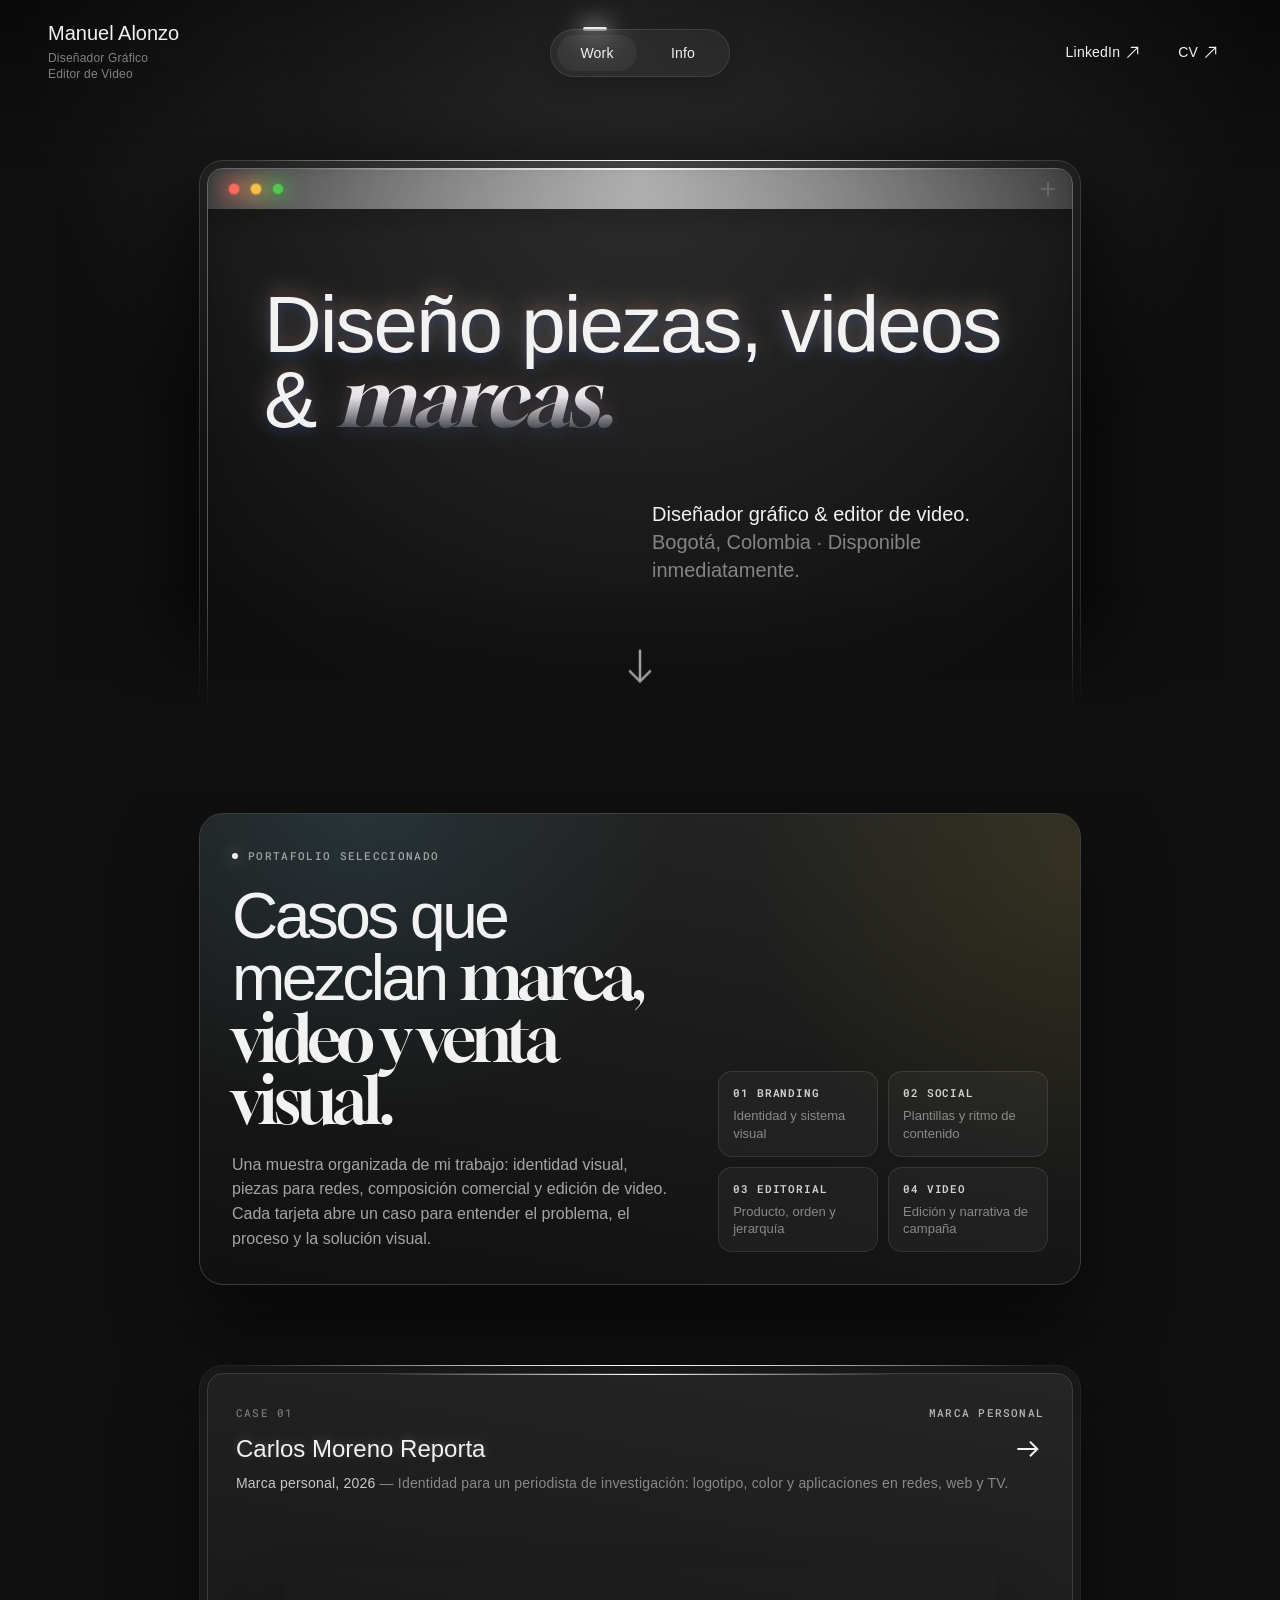
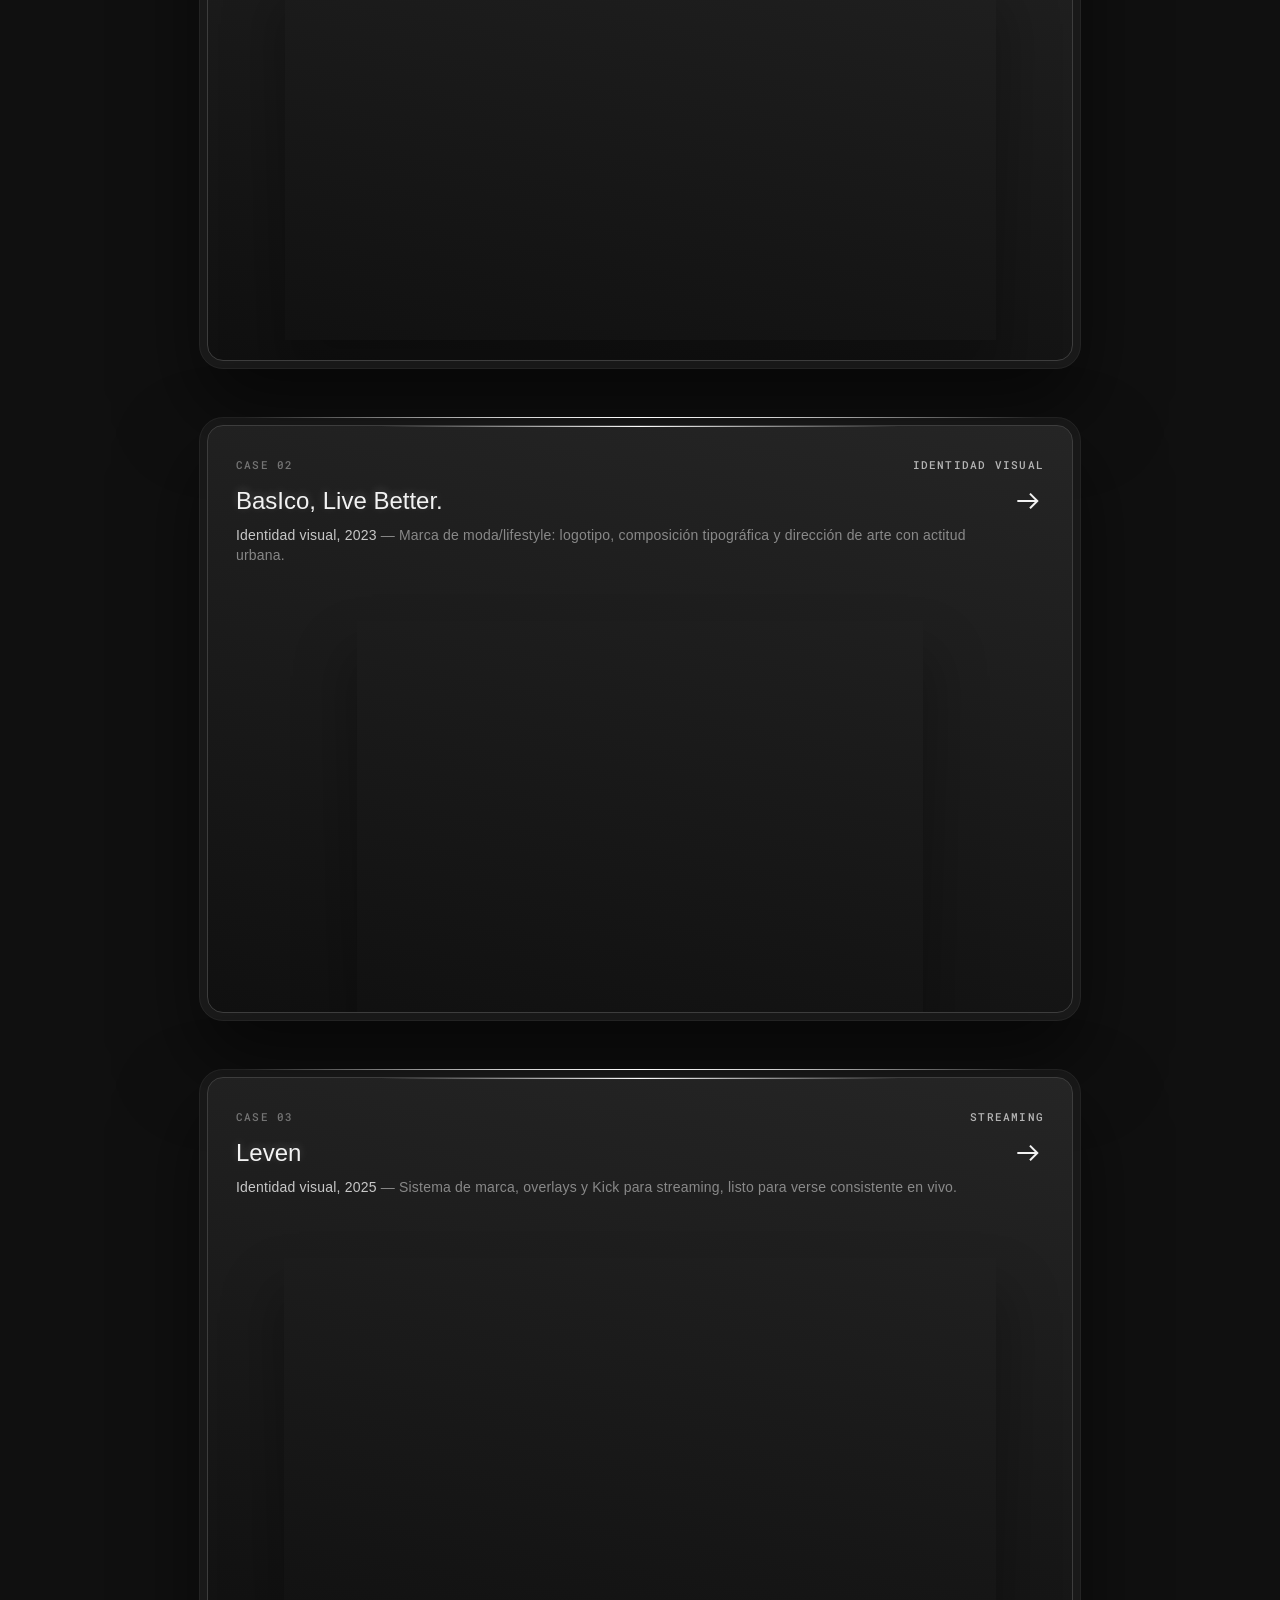
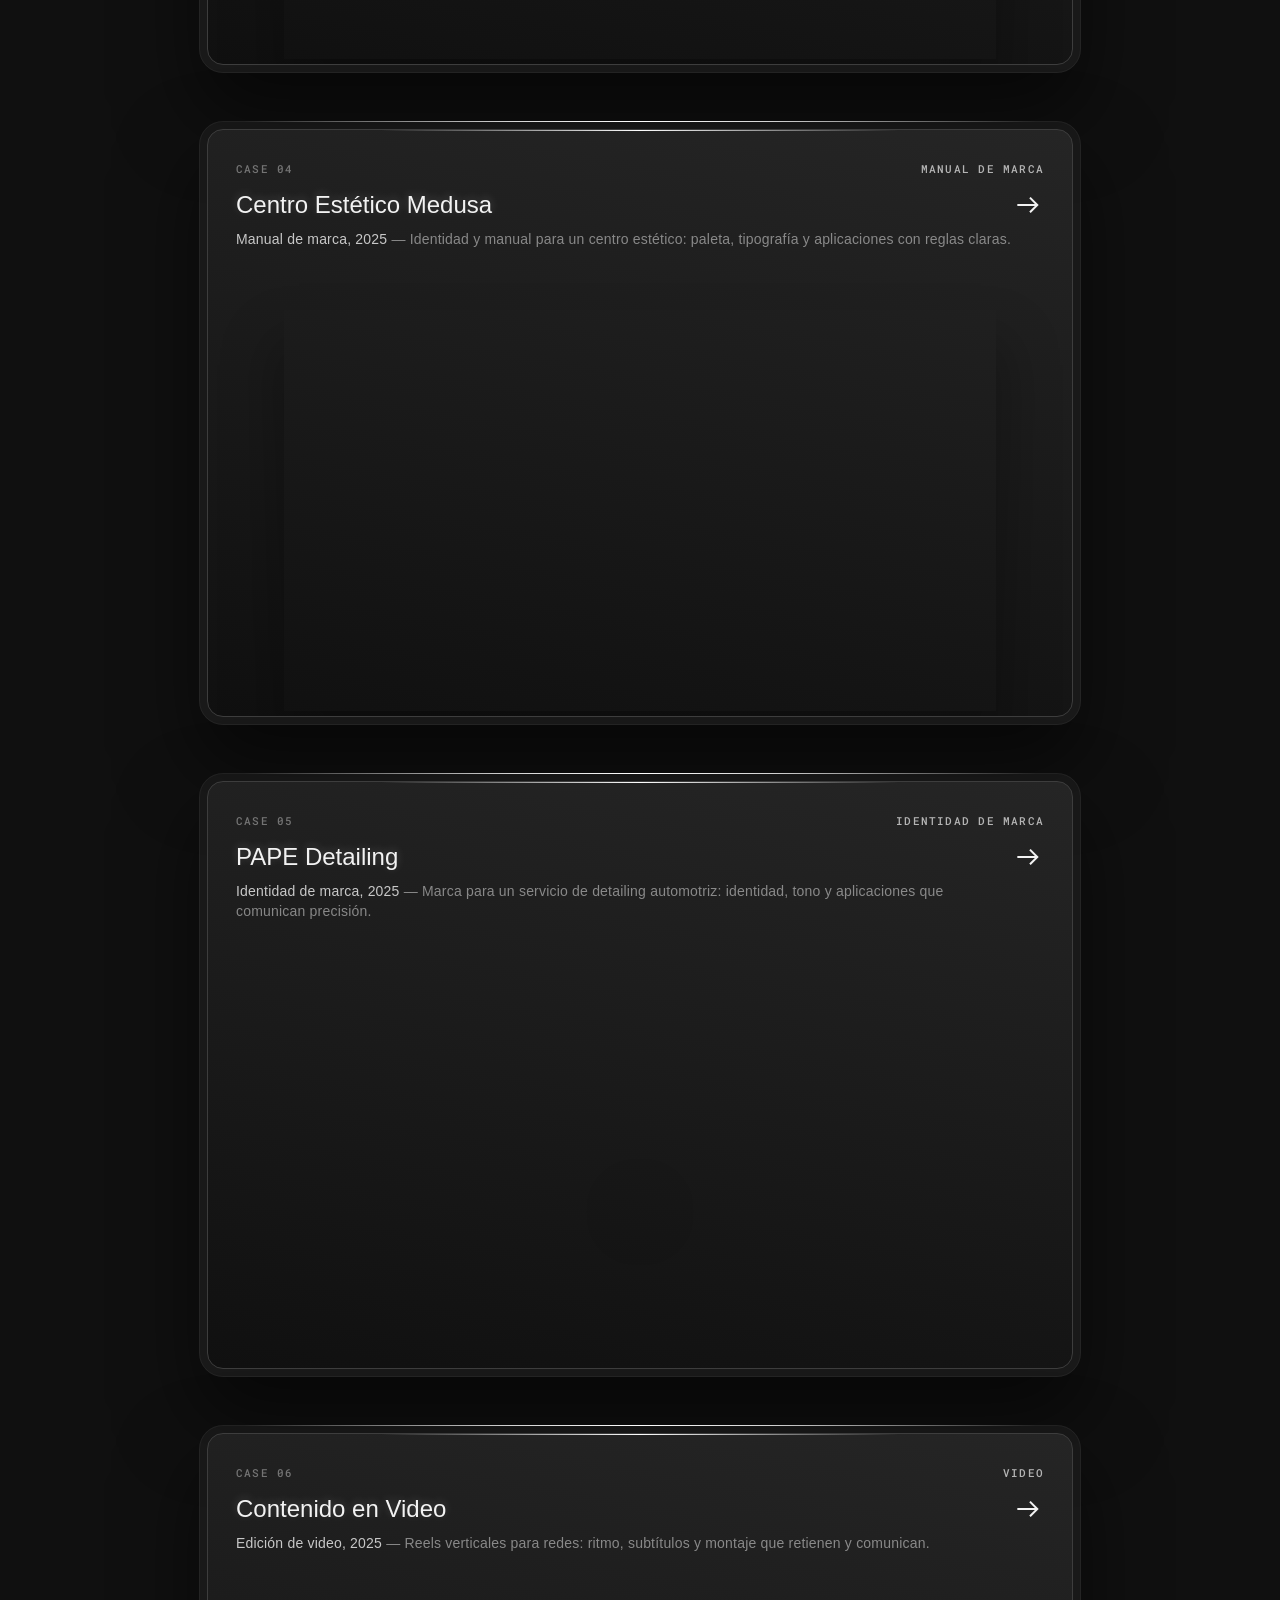
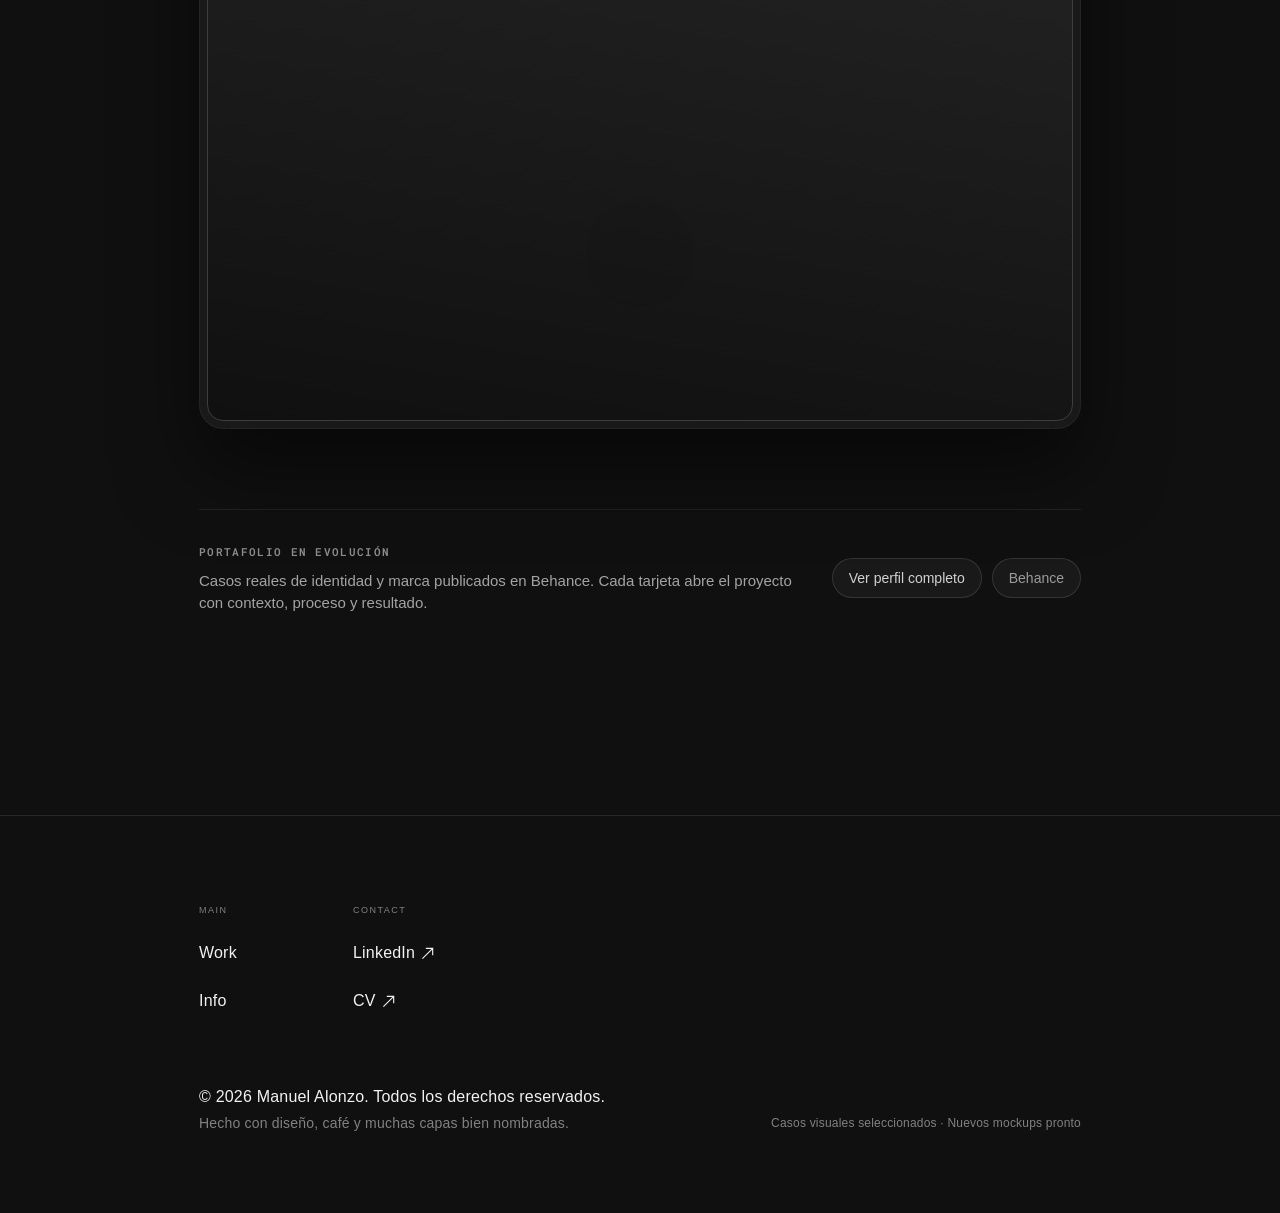
==== commit 24801a52: "Nuevo proyecto: Contenido en Video (CASE 06) — reels verticales - project-video.html con 2 reels ver" ====
--- a/index.html
+++ b/index.html
@@ -116,7 +116,7 @@
   .text-hero{ hyphens:manual !important; -webkit-hyphens:manual !important; }
 }
 </style>
-</head><body class="body"><div data-w-id="a91daa17-edea-3045-e068-85775e828427" class="loading-overlay" style="display: none; opacity: 0;"><img src="./page-nuevo-home_files/645df90657e6ec4e4ed2e236_loading-dots.gif" loading="lazy" decoding="async" alt="" class="logo-loading"><div class="text-loading">Un momento.</div></div><div data-w-id="fd80abe2-b514-5dbb-dd2b-42c8f07c8360" class="swipe-indicator-wrapper"><div class="text-swipe-to-see-work">SWIPE TO</div><img src="./page-nuevo-home_files/64097027d8cc0cb902ffc6bd_icon-swipe-up.svg" loading="lazy" decoding="async" alt="" class="icon-hero-swipe"><div class="text-swipe-to-see-work">SEE WORK</div></div><div style="opacity: 1;" class="section-nav"><div class="nav-bar"><div class="nav-left-wrapper"><div class="logo-block"><img src="favicon.svg" loading="lazy" decoding="async" alt="" class="logomark"><div class="logo-text"><div class="text-logo">Manuel Alonzo</div><div class="text-underlogo">Diseñador Gráfico<br>Editor de Video</div></div></div></div><div class="nav-pill-wrapper"><div class="nav-indicator-glow"></div><div class="nav-pill"><a href="index.html" class="nav-toggle work w-inline-block"><div class="text-nav-toggle">Work</div></a><a data-w-id="b60fd352-a0aa-70fb-ab78-6a5d05bbacd8" href="info.html" class="nav-toggle w-inline-block"><div class="text-nav-toggle">Info</div></a><div class="nav-indicator-pill"></div></div></div><div class="nav-right-wrapper"><div class="chip-socials-wrapper"><a href="https://linkedin.com/in/manueljosealonzo" target="_blank" rel="noopener" class="chip-socials w-inline-block"><div class="text-socialnav">LinkedIn</div><img src="./page-nuevo-home_files/63e0b50ea0956f4526968ef1_23-icon-external.svg" loading="lazy" decoding="async" alt="" class="icon-external"></a><a href="Manuel_Alonzo_Resume.html" target="_blank" rel="noopener" class="chip-socials w-inline-block"><div class="text-socialnav">CV</div><img src="./page-nuevo-home_files/63e0b50ea0956f4526968ef1_23-icon-external.svg" loading="lazy" decoding="async" alt="" class="icon-external"></a></div><a href="mailto:manuelalonzo.design@gmail.com" class="nav-menu-button w-inline-block" aria-label="Escríbeme un correo"><img src="./page-nuevo-home_files/644c8981f87a7036b4c7fa64_icon-@.svg" loading="lazy" data-w-id="1c98ec29-4361-fca3-2737-cb524bb470b1" alt="" class="icon-contact"><img src="./page-nuevo-home_files/645a01ff46a1cf3d85d90049_icon-close.svg" loading="lazy" data-w-id="90d931d5-2a2a-4508-b538-b604ad2b741f" alt="" class="icon-contact-close"></a></div></div></div><div data-w-id="947649b5-efd3-c77d-d5e9-ca6f678434b6" class="mobile-popup-menu"><a href="https://linkedin.com/in/manueljosealonzo" target="_blank" rel="noopener" class="popup-menu-item w-inline-block"><div class="text-popup-menu">LinkedIn</div><img src="./page-nuevo-home_files/644ca61c76573b18898f41f8_icon-open.svg" loading="lazy" decoding="async" alt="" class="icon-popup-external"></a><a href="Manuel_Alonzo_Resume.html" target="_blank" rel="noopener" class="popup-menu-item w-inline-block"><div class="text-popup-menu">CV</div><img src="./page-nuevo-home_files/644ca61c76573b18898f41f8_icon-open.svg" loading="lazy" decoding="async" alt="" class="icon-popup-external"></a></div><div class="menu-mobile"><div class="menu-cards-wrapper"><div class="menu-card"><div class="text-menu-overline">MAIN</div><div class="menu-items-wrapper"><a href="index.html" class="menu-item w-inline-block"><div class="text-mobile-menu">Work</div></a><a href="info.html" class="menu-item w-inline-block"><div class="text-mobile-menu">Info</div></a></div></div><div class="menu-card"><div class="text-menu-overline">CONTACT</div><div class="menu-items-wrapper"><a href="https://linkedin.com/in/manueljosealonzo" target="_blank" rel="noopener" class="menu-item w-inline-block"><div class="text-mobile-menu">LinkedIn</div><img src="./page-nuevo-home_files/63e0b50ea0956f4526968ef1_23-icon-external.svg" loading="lazy" decoding="async" alt="" class="icon-external-menu"></a><a href="Manuel_Alonzo_Resume.html" class="menu-item w-inline-block" target="_blank" rel="noopener"><div class="text-mobile-menu">CV</div><img src="./page-nuevo-home_files/63e0b50ea0956f4526968ef1_23-icon-external.svg" loading="lazy" decoding="async" alt="" class="icon-external-menu"></a></div></div></div></div><div class="locomotive-scroll" data-scroll-section-id="section0" data-scroll-section-inview="" style="transform: matrix3d(1, 0, 0, 0, 0, 1, 0, 0, 0, 0, 1, 0, 0, 0, 0, 1); opacity: 1; pointer-events: all;"><div class="section-hero"><div class="hero-fade"><div data-w-id="e5c05ec2-ee56-ccf5-1f20-8a056c33fa25" class="scroll-wrapper" style="opacity: 1;"><img src="./page-nuevo-home_files/63e206eedd964a5c5db19c91_23-icon-arrow-down.svg" loading="lazy" data-w-id="657cd5a2-6e44-e2a2-e8e0-d1144b4099e1" alt="" class="icon-scroll-down" style="transform: translate3d(0px, 9.42864px, 0px) scale3d(1, 1, 1) rotateX(0deg) rotateY(0deg) rotateZ(0deg) skew(0deg, 0deg); transform-style: preserve-3d; opacity: 0.635716; will-change: opacity, transform;"></div></div><div data-w-id="87a46662-54f3-370f-de15-afe2ed7aa161" class="container-hero-image" style="transform: translate3d(0px, 0px, 0px) scale3d(1, 1, 1) rotateX(0deg) rotateY(0deg) rotateZ(0deg) skew(0deg, 0deg); transform-style: preserve-3d; opacity: 1;"><div data-w-id="46fda540-ee6a-c3eb-ac8b-34d3193b5890" class="glare-item-top outer-edge" style="opacity: 1;"></div><div class="window-outline"><div class="glare-item-top hero-inner"></div><div class="window-main"><div data-w-id="815c1c00-4c7f-93a9-0e8b-6fe29ddf0962" class="shine-wrapper" style="transform: translate3d(63.0845vw, 0px, 0px) scale3d(1, 1, 1) rotateX(0deg) rotateY(0deg) rotateZ(15deg) skew(0deg, 0deg); transform-style: preserve-3d; opacity: 0; will-change: transform;"><div class="shine-small"></div><div class="shine-big"></div></div><div class="window-bar"><div class="window-dots-wrapper"><div class="dot red"></div><div class="dot yellow"></div><div class="dot green"></div></div><img src="./page-nuevo-home_files/64647bd0f92c6bb858b22871_icon-plus.svg" loading="lazy" decoding="async" alt="" class="icon-windowbar-plus"></div><div class="window-content"><div class="hero-text-content"><div class="text-hero">Diseño piezas, videos &amp; <span class="text-hero-serif">marcas.</span></div><div class="hero-about-grid"><div class="hero-about-null"></div><div id="w-node-ebb1e125-4f59-8cf6-0b73-376972364a52-e330f4c5"><div id="w-node-_785630cc-b7d0-294c-4a1a-e673b5a8db79-e330f4c5" class="text-hero-about">Diseñador gráfico &amp; editor de video.<br><span class="text-hero-about-formerly">Bogotá, Colombia · Disponible inmediatamente.</span></div></div></div></div><div class="window-grain"></div></div></div></div></div><div class="hero-bg-gradient"></div><div class="hero-noise"></div></div><div class="section-hero-portrait"><div class="hero-portrait-main"><div data-w-id="c0b7da05-9e29-47c9-f176-90a460b08cbc" class="hero-portrait-top"><div class="overline-wrapper"><div class="icon-section-dot"></div><div class="text-portrait-overline">Manuel Alonzo — Diseño Gráfico &amp; Video</div></div><div class="text-hero portrait">Diseño piezas, videos &amp; <span class="text-hero-serif">marcas.</span></div></div><div data-w-id="4f6a279d-1b18-5bf3-32ea-1e08b6e39e5e" class="hero-portrait-bottom"><div class="text-portrait-secondary"><span class="text-open-to-new-opportunities">Diseño gráfico, video y e-commerce.</span><br>Bogotá, Colombia · Disponible inmediatamente.</div></div></div><div data-w-id="bdb6c1db-35db-c342-e8af-29cb87d2c4d4" class="divider-scroll-wrapper"><div class="hero-portrait-divider"></div><div class="hero-portrait-scroll"><img src="./page-nuevo-home_files/63e206eedd964a5c5db19c91_23-icon-arrow-down.svg" loading="lazy" data-w-id="639c1ddc-5c21-49e1-78f5-0a8638af6d6f" alt="" class="icon-scroll-down portrait"><div class="text-portrait-overline selected-work">Portafolio '26</div></div></div><div class="hero-noise"></div></div><div data-w-id="3810876f-88a5-c72e-2e50-9f9ee6af2d4a" class="section-projects"><div class="portfolio-intro"><div class="portfolio-intro-card"><div class="portfolio-intro-inner"><div class="portfolio-intro-copy"><div class="portfolio-kicker"><div class="portfolio-dot"></div><div class="portfolio-kicker-text">PORTAFOLIO SELECCIONADO</div></div><div class="portfolio-title">Casos que mezclan <span class="portfolio-title-serif">marca, video y venta visual.</span></div><div class="portfolio-copy">Una muestra organizada de mi trabajo: identidad visual, piezas para redes, composición comercial y edición de video. Cada tarjeta abre un caso para entender el problema, el proceso y la solución visual.</div></div><div class="portfolio-map"><div class="portfolio-chip"><div class="portfolio-chip-label">01 Branding</div><div class="portfolio-chip-desc">Identidad y sistema visual</div></div><div class="portfolio-chip"><div class="portfolio-chip-label">02 Social</div><div class="portfolio-chip-desc">Plantillas y ritmo de contenido</div></div><div class="portfolio-chip"><div class="portfolio-chip-label">03 Editorial</div><div class="portfolio-chip-desc">Producto, orden y jerarquía</div></div><div class="portfolio-chip"><div class="portfolio-chip-label">04 Video</div><div class="portfolio-chip-desc">Edición y narrativa de campaña</div></div></div></div></div></div><div data-w-id="f0e1f336-2513-8fe9-5ccf-c79169a260b6" class="container-projects" style="transform: translate3d(0px, 0px, 0px) scale3d(1, 1, 1) rotateX(0deg) rotateY(0deg) rotateZ(0deg) skew(0deg, 0deg); transform-style: preserve-3d; opacity: 1;"><div class="project-card-outline"><div data-w-id="799aa54d-e1f4-ce89-fcc5-18fd48416e07" class="glare-item-top outer-edge" style="opacity: 1;"></div><a data-w-id="799aa54d-e1f4-ce89-fcc5-18fd48416e08" href="project-carlos.html" class="project-card w-inline-block"><div data-w-id="799aa54d-e1f4-ce89-fcc5-18fd48416e09" class="glare-item-top inner-edge" style="opacity: 1;"></div><div class="projectcard-top"><div class="project-card-eyebrow"><span class="project-card-case">CASE 01</span><span class="project-card-focus">MARCA PERSONAL</span></div><div class="projectcard-title-row"><div class="text-projectcard-title">Carlos Moreno Reporta</div><img src="./page-nuevo-home_files/641284285486aaab07feafaa_icon-arrow-project.svg" loading="lazy" decoding="async" alt="" class="icon-projectcard-arrow"></div><div class="text-projectcard-description"><span class="text-projectcard-description-company">Marca personal, 2026</span> — Identidad para un periodista de investigación: logotipo, color y aplicaciones en redes, web y TV.</div></div><img src="portfolio-assets/carlos-cover.webp" loading="lazy" decoding="async" alt="Carlos Moreno Reporta" class="project-thumbnail"><div class="project-card-colour rbc" style="opacity: 0;"></div></a></div><div class="project-card-outline"><div data-w-id="cb1aca79-f57e-5d16-57ab-621b3d07b7f1" class="glare-item-top outer-edge" style="opacity: 1;"></div><a data-w-id="81bb28b3-0cac-8b9c-c382-04fd4917df75" href="project-basico.html" class="project-card w-inline-block"><div data-w-id="b0c475d0-ac61-3f6b-c975-29615a853f93" class="glare-item-top inner-edge" style="opacity: 1;"></div><div class="projectcard-top"><div class="project-card-eyebrow"><span class="project-card-case">CASE 02</span><span class="project-card-focus">IDENTIDAD VISUAL</span></div><div class="projectcard-title-row"><div class="text-projectcard-title">BasIco, Live Better.</div><img src="./page-nuevo-home_files/641284285486aaab07feafaa_icon-arrow-project.svg" loading="lazy" decoding="async" alt="" class="icon-projectcard-arrow"></div><div class="text-projectcard-description"><span class="text-projectcard-description-company">Identidad visual, 2023</span> — Marca de moda/lifestyle: logotipo, composición tipográfica y dirección de arte con actitud urbana.</div></div><img src="portfolio-assets/basico-cover.webp" loading="lazy" decoding="async" alt="BasIco, Live Better." class="project-thumbnail"><div class="project-card-colour stadiabt" style="opacity: 0;"></div></a></div><div class="project-card-outline"><div data-w-id="cb198c5c-8f1f-0bfc-7f66-0461e3dc703b" class="glare-item-top outer-edge" style="opacity: 1;"></div><a data-w-id="cb198c5c-8f1f-0bfc-7f66-0461e3dc703c" href="project-leven.html" class="project-card w-inline-block"><div data-w-id="cb198c5c-8f1f-0bfc-7f66-0461e3dc703d" class="glare-item-top inner-edge" style="opacity: 1;"></div><div class="projectcard-top"><div class="project-card-eyebrow"><span class="project-card-case">CASE 03</span><span class="project-card-focus">STREAMING</span></div><div class="projectcard-title-row"><div class="text-projectcard-title">Leven</div><img src="./page-nuevo-home_files/641284285486aaab07feafaa_icon-arrow-project.svg" loading="lazy" decoding="async" alt="" class="icon-projectcard-arrow"></div><div class="text-projectcard-description"><span class="text-projectcard-description-company">Identidad visual, 2025</span> — Sistema de marca, overlays y Kick para streaming, listo para verse consistente en vivo.</div></div><img src="portfolio-assets/leven-cover.webp" loading="lazy" decoding="async" alt="Leven" class="project-thumbnail"><div class="project-card-colour thn" style="opacity: 0;"></div></a></div><div class="project-card-outline"><div data-w-id="799aa54d-e1f4-ce89-fcc5-18fd48416d98" class="glare-item-top outer-edge" style="opacity: 1;"></div><a data-w-id="799aa54d-e1f4-ce89-fcc5-18fd48416d99" href="project-medusa.html" class="project-card w-inline-block"><div data-w-id="799aa54d-e1f4-ce89-fcc5-18fd48416d9a" class="glare-item-top inner-edge" style="opacity: 1;"></div><div class="projectcard-top"><div class="project-card-eyebrow"><span class="project-card-case">CASE 04</span><span class="project-card-focus">MANUAL DE MARCA</span></div><div class="projectcard-title-row"><div class="text-projectcard-title">Centro Estético Medusa</div><img src="./page-nuevo-home_files/641284285486aaab07feafaa_icon-arrow-project.svg" loading="lazy" decoding="async" alt="" class="icon-projectcard-arrow"></div><div class="text-projectcard-description"><span class="text-projectcard-description-company">Manual de marca, 2025</span> — Identidad y manual para un centro estético: paleta, tipografía y aplicaciones con reglas claras.</div></div><img src="portfolio-assets/medusa-cover.jpg" loading="lazy" decoding="async" alt="Centro Estético Medusa" class="project-thumbnail"><div class="project-card-colour spotlight" style="opacity: 0;"></div></a></div><div class="project-card-outline"><div data-w-id="799aa54d-e1f4-ce89-fcc5-18fd48416da7" class="glare-item-top outer-edge" style="opacity: 1;"></div><a data-w-id="799aa54d-e1f4-ce89-fcc5-18fd48416da8" href="project-pape.html" class="project-card w-inline-block"><div data-w-id="799aa54d-e1f4-ce89-fcc5-18fd48416da9" class="glare-item-top inner-edge" style="opacity: 1;"></div><div class="projectcard-top"><div class="project-card-eyebrow"><span class="project-card-case">CASE 05</span><span class="project-card-focus">IDENTIDAD DE MARCA</span></div><div class="projectcard-title-row"><div class="text-projectcard-title">PAPE Detailing</div><img src="./page-nuevo-home_files/641284285486aaab07feafaa_icon-arrow-project.svg" loading="lazy" decoding="async" alt="" class="icon-projectcard-arrow"></div><div class="text-projectcard-description"><span class="text-projectcard-description-company">Identidad de marca, 2025</span> — Marca para un servicio de detailing automotriz: identidad, tono y aplicaciones que comunican precisión.</div></div><img src="portfolio-assets/pape-cover.webp" loading="lazy" decoding="async" alt="PAPE Detailing" class="project-thumbnail"><div class="project-card-colour rbc" style="opacity: 0;"></div></a></div></div><div class="portfolio-cta"><div class="portfolio-cta-text"><div class="portfolio-cta-kicker">PORTAFOLIO EN EVOLUCIÓN</div><div class="portfolio-cta-copy">Casos reales de identidad y marca publicados en Behance. Cada tarjeta abre el proyecto con contexto, proceso y resultado.</div></div><div class="portfolio-cta-actions"><a href="info.html" class="portfolio-link">Ver perfil completo</a><a href="https://www.behance.net/ascento" class="portfolio-link secondary" target="_blank" rel="noopener">Behance</a></div></div></div><div data-w-id="ee1e9c3e-a1c6-2190-15b3-1daea0409ed7" class="section-footer"><div class="container-footer"><div class="footer-top-wrapper"><img src="favicon.svg" loading="lazy" decoding="async" alt="" class="logomark-footer"><div class="footer-links-column-wrapper"><div class="footer-links-column"><div class="text-footer-links-overline">MAIN</div><div class="footer-links-wrapper"><a href="index.html" aria-current="page" class="footer-link w-inline-block w--current"><div class="text-footer-link">Work</div></a><a href="info.html" class="footer-link w-inline-block"><div class="text-footer-link">Info</div></a></div></div><div class="footer-links-column"><div class="text-footer-links-overline">CONTACT</div><div class="footer-links-wrapper"><a href="https://linkedin.com/in/manueljosealonzo" target="_blank" rel="noopener" class="footer-link w-inline-block"><div class="text-footer-link">LinkedIn</div><img src="./page-nuevo-home_files/63e0b50ea0956f4526968ef1_23-icon-external.svg" loading="lazy" decoding="async" alt="" class="icon-external"></a><a href="Manuel_Alonzo_Resume.html" target="_blank" rel="noopener" class="footer-link w-inline-block"><div class="text-footer-link">CV</div><img src="./page-nuevo-home_files/63e0b50ea0956f4526968ef1_23-icon-external.svg" loading="lazy" decoding="async" alt="" class="icon-external"></a></div></div></div></div><div class="footer-bottom-wrapper"><div class="footer-bottom-left"><div class="text-footer-copyright">© 2026 Manuel Alonzo. Todos los derechos reservados.</div><div class="text-under-copyright">Hecho con diseño, café y muchas capas bien nombradas.</div></div><div class="footer-bottom-right"><div class="text-last-updated">Casos visuales seleccionados · Nuevos mockups pronto</div></div></div></div></div></div><script src="./page-nuevo-home_files/jquery-3.5.1.min.dc5e7f18c8.js" type="text/javascript" integrity="sha256-9/aliU8dGd2tb6OSsuzixeV4y/faTqgFtohetphbbj0=" crossorigin="anonymous"></script><script src="./page-nuevo-home_files/webflow.schunk.4a394eb5af8156f2.js" type="text/javascript"></script><script src="./page-nuevo-home_files/webflow.schunk.b5dbf6d1a583d907.js" type="text/javascript"></script><script src="./page-nuevo-home_files/webflow.e61c0c5d.4012d7da89075589.js" type="text/javascript"></script><!-- Page Transition Delays --> 
+</head><body class="body"><div data-w-id="a91daa17-edea-3045-e068-85775e828427" class="loading-overlay" style="display: none; opacity: 0;"><img src="./page-nuevo-home_files/645df90657e6ec4e4ed2e236_loading-dots.gif" loading="lazy" decoding="async" alt="" class="logo-loading"><div class="text-loading">Un momento.</div></div><div data-w-id="fd80abe2-b514-5dbb-dd2b-42c8f07c8360" class="swipe-indicator-wrapper"><div class="text-swipe-to-see-work">SWIPE TO</div><img src="./page-nuevo-home_files/64097027d8cc0cb902ffc6bd_icon-swipe-up.svg" loading="lazy" decoding="async" alt="" class="icon-hero-swipe"><div class="text-swipe-to-see-work">SEE WORK</div></div><div style="opacity: 1;" class="section-nav"><div class="nav-bar"><div class="nav-left-wrapper"><div class="logo-block"><img src="favicon.svg" loading="lazy" decoding="async" alt="" class="logomark"><div class="logo-text"><div class="text-logo">Manuel Alonzo</div><div class="text-underlogo">Diseñador Gráfico<br>Editor de Video</div></div></div></div><div class="nav-pill-wrapper"><div class="nav-indicator-glow"></div><div class="nav-pill"><a href="index.html" class="nav-toggle work w-inline-block"><div class="text-nav-toggle">Work</div></a><a data-w-id="b60fd352-a0aa-70fb-ab78-6a5d05bbacd8" href="info.html" class="nav-toggle w-inline-block"><div class="text-nav-toggle">Info</div></a><div class="nav-indicator-pill"></div></div></div><div class="nav-right-wrapper"><div class="chip-socials-wrapper"><a href="https://linkedin.com/in/manueljosealonzo" target="_blank" rel="noopener" class="chip-socials w-inline-block"><div class="text-socialnav">LinkedIn</div><img src="./page-nuevo-home_files/63e0b50ea0956f4526968ef1_23-icon-external.svg" loading="lazy" decoding="async" alt="" class="icon-external"></a><a href="Manuel_Alonzo_Resume.html" target="_blank" rel="noopener" class="chip-socials w-inline-block"><div class="text-socialnav">CV</div><img src="./page-nuevo-home_files/63e0b50ea0956f4526968ef1_23-icon-external.svg" loading="lazy" decoding="async" alt="" class="icon-external"></a></div><a href="mailto:manuelalonzo.design@gmail.com" class="nav-menu-button w-inline-block" aria-label="Escríbeme un correo"><img src="./page-nuevo-home_files/644c8981f87a7036b4c7fa64_icon-@.svg" loading="lazy" data-w-id="1c98ec29-4361-fca3-2737-cb524bb470b1" alt="" class="icon-contact"><img src="./page-nuevo-home_files/645a01ff46a1cf3d85d90049_icon-close.svg" loading="lazy" data-w-id="90d931d5-2a2a-4508-b538-b604ad2b741f" alt="" class="icon-contact-close"></a></div></div></div><div data-w-id="947649b5-efd3-c77d-d5e9-ca6f678434b6" class="mobile-popup-menu"><a href="https://linkedin.com/in/manueljosealonzo" target="_blank" rel="noopener" class="popup-menu-item w-inline-block"><div class="text-popup-menu">LinkedIn</div><img src="./page-nuevo-home_files/644ca61c76573b18898f41f8_icon-open.svg" loading="lazy" decoding="async" alt="" class="icon-popup-external"></a><a href="Manuel_Alonzo_Resume.html" target="_blank" rel="noopener" class="popup-menu-item w-inline-block"><div class="text-popup-menu">CV</div><img src="./page-nuevo-home_files/644ca61c76573b18898f41f8_icon-open.svg" loading="lazy" decoding="async" alt="" class="icon-popup-external"></a></div><div class="menu-mobile"><div class="menu-cards-wrapper"><div class="menu-card"><div class="text-menu-overline">MAIN</div><div class="menu-items-wrapper"><a href="index.html" class="menu-item w-inline-block"><div class="text-mobile-menu">Work</div></a><a href="info.html" class="menu-item w-inline-block"><div class="text-mobile-menu">Info</div></a></div></div><div class="menu-card"><div class="text-menu-overline">CONTACT</div><div class="menu-items-wrapper"><a href="https://linkedin.com/in/manueljosealonzo" target="_blank" rel="noopener" class="menu-item w-inline-block"><div class="text-mobile-menu">LinkedIn</div><img src="./page-nuevo-home_files/63e0b50ea0956f4526968ef1_23-icon-external.svg" loading="lazy" decoding="async" alt="" class="icon-external-menu"></a><a href="Manuel_Alonzo_Resume.html" class="menu-item w-inline-block" target="_blank" rel="noopener"><div class="text-mobile-menu">CV</div><img src="./page-nuevo-home_files/63e0b50ea0956f4526968ef1_23-icon-external.svg" loading="lazy" decoding="async" alt="" class="icon-external-menu"></a></div></div></div></div><div class="locomotive-scroll" data-scroll-section-id="section0" data-scroll-section-inview="" style="transform: matrix3d(1, 0, 0, 0, 0, 1, 0, 0, 0, 0, 1, 0, 0, 0, 0, 1); opacity: 1; pointer-events: all;"><div class="section-hero"><div class="hero-fade"><div data-w-id="e5c05ec2-ee56-ccf5-1f20-8a056c33fa25" class="scroll-wrapper" style="opacity: 1;"><img src="./page-nuevo-home_files/63e206eedd964a5c5db19c91_23-icon-arrow-down.svg" loading="lazy" data-w-id="657cd5a2-6e44-e2a2-e8e0-d1144b4099e1" alt="" class="icon-scroll-down" style="transform: translate3d(0px, 9.42864px, 0px) scale3d(1, 1, 1) rotateX(0deg) rotateY(0deg) rotateZ(0deg) skew(0deg, 0deg); transform-style: preserve-3d; opacity: 0.635716; will-change: opacity, transform;"></div></div><div data-w-id="87a46662-54f3-370f-de15-afe2ed7aa161" class="container-hero-image" style="transform: translate3d(0px, 0px, 0px) scale3d(1, 1, 1) rotateX(0deg) rotateY(0deg) rotateZ(0deg) skew(0deg, 0deg); transform-style: preserve-3d; opacity: 1;"><div data-w-id="46fda540-ee6a-c3eb-ac8b-34d3193b5890" class="glare-item-top outer-edge" style="opacity: 1;"></div><div class="window-outline"><div class="glare-item-top hero-inner"></div><div class="window-main"><div data-w-id="815c1c00-4c7f-93a9-0e8b-6fe29ddf0962" class="shine-wrapper" style="transform: translate3d(63.0845vw, 0px, 0px) scale3d(1, 1, 1) rotateX(0deg) rotateY(0deg) rotateZ(15deg) skew(0deg, 0deg); transform-style: preserve-3d; opacity: 0; will-change: transform;"><div class="shine-small"></div><div class="shine-big"></div></div><div class="window-bar"><div class="window-dots-wrapper"><div class="dot red"></div><div class="dot yellow"></div><div class="dot green"></div></div><img src="./page-nuevo-home_files/64647bd0f92c6bb858b22871_icon-plus.svg" loading="lazy" decoding="async" alt="" class="icon-windowbar-plus"></div><div class="window-content"><div class="hero-text-content"><div class="text-hero">Diseño piezas, videos &amp; <span class="text-hero-serif">marcas.</span></div><div class="hero-about-grid"><div class="hero-about-null"></div><div id="w-node-ebb1e125-4f59-8cf6-0b73-376972364a52-e330f4c5"><div id="w-node-_785630cc-b7d0-294c-4a1a-e673b5a8db79-e330f4c5" class="text-hero-about">Diseñador gráfico &amp; editor de video.<br><span class="text-hero-about-formerly">Bogotá, Colombia · Disponible inmediatamente.</span></div></div></div></div><div class="window-grain"></div></div></div></div></div><div class="hero-bg-gradient"></div><div class="hero-noise"></div></div><div class="section-hero-portrait"><div class="hero-portrait-main"><div data-w-id="c0b7da05-9e29-47c9-f176-90a460b08cbc" class="hero-portrait-top"><div class="overline-wrapper"><div class="icon-section-dot"></div><div class="text-portrait-overline">Manuel Alonzo — Diseño Gráfico &amp; Video</div></div><div class="text-hero portrait">Diseño piezas, videos &amp; <span class="text-hero-serif">marcas.</span></div></div><div data-w-id="4f6a279d-1b18-5bf3-32ea-1e08b6e39e5e" class="hero-portrait-bottom"><div class="text-portrait-secondary"><span class="text-open-to-new-opportunities">Diseño gráfico, video y e-commerce.</span><br>Bogotá, Colombia · Disponible inmediatamente.</div></div></div><div data-w-id="bdb6c1db-35db-c342-e8af-29cb87d2c4d4" class="divider-scroll-wrapper"><div class="hero-portrait-divider"></div><div class="hero-portrait-scroll"><img src="./page-nuevo-home_files/63e206eedd964a5c5db19c91_23-icon-arrow-down.svg" loading="lazy" data-w-id="639c1ddc-5c21-49e1-78f5-0a8638af6d6f" alt="" class="icon-scroll-down portrait"><div class="text-portrait-overline selected-work">Portafolio '26</div></div></div><div class="hero-noise"></div></div><div data-w-id="3810876f-88a5-c72e-2e50-9f9ee6af2d4a" class="section-projects"><div class="portfolio-intro"><div class="portfolio-intro-card"><div class="portfolio-intro-inner"><div class="portfolio-intro-copy"><div class="portfolio-kicker"><div class="portfolio-dot"></div><div class="portfolio-kicker-text">PORTAFOLIO SELECCIONADO</div></div><div class="portfolio-title">Casos que mezclan <span class="portfolio-title-serif">marca, video y venta visual.</span></div><div class="portfolio-copy">Una muestra organizada de mi trabajo: identidad visual, piezas para redes, composición comercial y edición de video. Cada tarjeta abre un caso para entender el problema, el proceso y la solución visual.</div></div><div class="portfolio-map"><div class="portfolio-chip"><div class="portfolio-chip-label">01 Branding</div><div class="portfolio-chip-desc">Identidad y sistema visual</div></div><div class="portfolio-chip"><div class="portfolio-chip-label">02 Social</div><div class="portfolio-chip-desc">Plantillas y ritmo de contenido</div></div><div class="portfolio-chip"><div class="portfolio-chip-label">03 Editorial</div><div class="portfolio-chip-desc">Producto, orden y jerarquía</div></div><div class="portfolio-chip"><div class="portfolio-chip-label">04 Video</div><div class="portfolio-chip-desc">Edición y narrativa de campaña</div></div></div></div></div></div><div data-w-id="f0e1f336-2513-8fe9-5ccf-c79169a260b6" class="container-projects" style="transform: translate3d(0px, 0px, 0px) scale3d(1, 1, 1) rotateX(0deg) rotateY(0deg) rotateZ(0deg) skew(0deg, 0deg); transform-style: preserve-3d; opacity: 1;"><div class="project-card-outline"><div data-w-id="799aa54d-e1f4-ce89-fcc5-18fd48416e07" class="glare-item-top outer-edge" style="opacity: 1;"></div><a data-w-id="799aa54d-e1f4-ce89-fcc5-18fd48416e08" href="project-carlos.html" class="project-card w-inline-block"><div data-w-id="799aa54d-e1f4-ce89-fcc5-18fd48416e09" class="glare-item-top inner-edge" style="opacity: 1;"></div><div class="projectcard-top"><div class="project-card-eyebrow"><span class="project-card-case">CASE 01</span><span class="project-card-focus">MARCA PERSONAL</span></div><div class="projectcard-title-row"><div class="text-projectcard-title">Carlos Moreno Reporta</div><img src="./page-nuevo-home_files/641284285486aaab07feafaa_icon-arrow-project.svg" loading="lazy" decoding="async" alt="" class="icon-projectcard-arrow"></div><div class="text-projectcard-description"><span class="text-projectcard-description-company">Marca personal, 2026</span> — Identidad para un periodista de investigación: logotipo, color y aplicaciones en redes, web y TV.</div></div><img src="portfolio-assets/carlos-cover.webp" loading="lazy" decoding="async" alt="Carlos Moreno Reporta" class="project-thumbnail"><div class="project-card-colour rbc" style="opacity: 0;"></div></a></div><div class="project-card-outline"><div data-w-id="cb1aca79-f57e-5d16-57ab-621b3d07b7f1" class="glare-item-top outer-edge" style="opacity: 1;"></div><a data-w-id="81bb28b3-0cac-8b9c-c382-04fd4917df75" href="project-basico.html" class="project-card w-inline-block"><div data-w-id="b0c475d0-ac61-3f6b-c975-29615a853f93" class="glare-item-top inner-edge" style="opacity: 1;"></div><div class="projectcard-top"><div class="project-card-eyebrow"><span class="project-card-case">CASE 02</span><span class="project-card-focus">IDENTIDAD VISUAL</span></div><div class="projectcard-title-row"><div class="text-projectcard-title">BasIco, Live Better.</div><img src="./page-nuevo-home_files/641284285486aaab07feafaa_icon-arrow-project.svg" loading="lazy" decoding="async" alt="" class="icon-projectcard-arrow"></div><div class="text-projectcard-description"><span class="text-projectcard-description-company">Identidad visual, 2023</span> — Marca de moda/lifestyle: logotipo, composición tipográfica y dirección de arte con actitud urbana.</div></div><img src="portfolio-assets/basico-cover.webp" loading="lazy" decoding="async" alt="BasIco, Live Better." class="project-thumbnail"><div class="project-card-colour stadiabt" style="opacity: 0;"></div></a></div><div class="project-card-outline"><div data-w-id="cb198c5c-8f1f-0bfc-7f66-0461e3dc703b" class="glare-item-top outer-edge" style="opacity: 1;"></div><a data-w-id="cb198c5c-8f1f-0bfc-7f66-0461e3dc703c" href="project-leven.html" class="project-card w-inline-block"><div data-w-id="cb198c5c-8f1f-0bfc-7f66-0461e3dc703d" class="glare-item-top inner-edge" style="opacity: 1;"></div><div class="projectcard-top"><div class="project-card-eyebrow"><span class="project-card-case">CASE 03</span><span class="project-card-focus">STREAMING</span></div><div class="projectcard-title-row"><div class="text-projectcard-title">Leven</div><img src="./page-nuevo-home_files/641284285486aaab07feafaa_icon-arrow-project.svg" loading="lazy" decoding="async" alt="" class="icon-projectcard-arrow"></div><div class="text-projectcard-description"><span class="text-projectcard-description-company">Identidad visual, 2025</span> — Sistema de marca, overlays y Kick para streaming, listo para verse consistente en vivo.</div></div><img src="portfolio-assets/leven-cover.webp" loading="lazy" decoding="async" alt="Leven" class="project-thumbnail"><div class="project-card-colour thn" style="opacity: 0;"></div></a></div><div class="project-card-outline"><div data-w-id="799aa54d-e1f4-ce89-fcc5-18fd48416d98" class="glare-item-top outer-edge" style="opacity: 1;"></div><a data-w-id="799aa54d-e1f4-ce89-fcc5-18fd48416d99" href="project-medusa.html" class="project-card w-inline-block"><div data-w-id="799aa54d-e1f4-ce89-fcc5-18fd48416d9a" class="glare-item-top inner-edge" style="opacity: 1;"></div><div class="projectcard-top"><div class="project-card-eyebrow"><span class="project-card-case">CASE 04</span><span class="project-card-focus">MANUAL DE MARCA</span></div><div class="projectcard-title-row"><div class="text-projectcard-title">Centro Estético Medusa</div><img src="./page-nuevo-home_files/641284285486aaab07feafaa_icon-arrow-project.svg" loading="lazy" decoding="async" alt="" class="icon-projectcard-arrow"></div><div class="text-projectcard-description"><span class="text-projectcard-description-company">Manual de marca, 2025</span> — Identidad y manual para un centro estético: paleta, tipografía y aplicaciones con reglas claras.</div></div><img src="portfolio-assets/medusa-cover.jpg" loading="lazy" decoding="async" alt="Centro Estético Medusa" class="project-thumbnail"><div class="project-card-colour spotlight" style="opacity: 0;"></div></a></div><div class="project-card-outline"><div data-w-id="799aa54d-e1f4-ce89-fcc5-18fd48416da7" class="glare-item-top outer-edge" style="opacity: 1;"></div><a data-w-id="799aa54d-e1f4-ce89-fcc5-18fd48416da8" href="project-pape.html" class="project-card w-inline-block"><div data-w-id="799aa54d-e1f4-ce89-fcc5-18fd48416da9" class="glare-item-top inner-edge" style="opacity: 1;"></div><div class="projectcard-top"><div class="project-card-eyebrow"><span class="project-card-case">CASE 05</span><span class="project-card-focus">IDENTIDAD DE MARCA</span></div><div class="projectcard-title-row"><div class="text-projectcard-title">PAPE Detailing</div><img src="./page-nuevo-home_files/641284285486aaab07feafaa_icon-arrow-project.svg" loading="lazy" decoding="async" alt="" class="icon-projectcard-arrow"></div><div class="text-projectcard-description"><span class="text-projectcard-description-company">Identidad de marca, 2025</span> — Marca para un servicio de detailing automotriz: identidad, tono y aplicaciones que comunican precisión.</div></div><img src="portfolio-assets/pape-cover.webp" loading="lazy" decoding="async" alt="PAPE Detailing" class="project-thumbnail"><div class="project-card-colour rbc" style="opacity: 0;"></div></a></div><div class="project-card-outline"><div class="glare-item-top outer-edge" ></div><a href="project-video.html" class="project-card w-inline-block"><div class="glare-item-top inner-edge" ></div><div class="projectcard-top"><div class="project-card-eyebrow"><span class="project-card-case">CASE 06</span><span class="project-card-focus">VIDEO</span></div><div class="projectcard-title-row"><div class="text-projectcard-title">Contenido en Video</div><img src="./page-nuevo-home_files/641284285486aaab07feafaa_icon-arrow-project.svg" loading="lazy" decoding="async" alt="" class="icon-projectcard-arrow"></div><div class="text-projectcard-description"><span class="text-projectcard-description-company">Edición de video, 2025</span> — Reels verticales para redes: ritmo, subtítulos y montaje que retienen y comunican.</div></div><img src="portfolio-assets/video-cover.webp" loading="lazy" decoding="async" alt="Contenido en Video" class="project-thumbnail"><div class="project-card-colour rbc" style="opacity:0"></div></a></div></div><div class="portfolio-cta"><div class="portfolio-cta-text"><div class="portfolio-cta-kicker">PORTAFOLIO EN EVOLUCIÓN</div><div class="portfolio-cta-copy">Casos reales de identidad y marca publicados en Behance. Cada tarjeta abre el proyecto con contexto, proceso y resultado.</div></div><div class="portfolio-cta-actions"><a href="info.html" class="portfolio-link">Ver perfil completo</a><a href="https://www.behance.net/ascento" class="portfolio-link secondary" target="_blank" rel="noopener">Behance</a></div></div></div><div data-w-id="ee1e9c3e-a1c6-2190-15b3-1daea0409ed7" class="section-footer"><div class="container-footer"><div class="footer-top-wrapper"><img src="favicon.svg" loading="lazy" decoding="async" alt="" class="logomark-footer"><div class="footer-links-column-wrapper"><div class="footer-links-column"><div class="text-footer-links-overline">MAIN</div><div class="footer-links-wrapper"><a href="index.html" aria-current="page" class="footer-link w-inline-block w--current"><div class="text-footer-link">Work</div></a><a href="info.html" class="footer-link w-inline-block"><div class="text-footer-link">Info</div></a></div></div><div class="footer-links-column"><div class="text-footer-links-overline">CONTACT</div><div class="footer-links-wrapper"><a href="https://linkedin.com/in/manueljosealonzo" target="_blank" rel="noopener" class="footer-link w-inline-block"><div class="text-footer-link">LinkedIn</div><img src="./page-nuevo-home_files/63e0b50ea0956f4526968ef1_23-icon-external.svg" loading="lazy" decoding="async" alt="" class="icon-external"></a><a href="Manuel_Alonzo_Resume.html" target="_blank" rel="noopener" class="footer-link w-inline-block"><div class="text-footer-link">CV</div><img src="./page-nuevo-home_files/63e0b50ea0956f4526968ef1_23-icon-external.svg" loading="lazy" decoding="async" alt="" class="icon-external"></a></div></div></div></div><div class="footer-bottom-wrapper"><div class="footer-bottom-left"><div class="text-footer-copyright">© 2026 Manuel Alonzo. Todos los derechos reservados.</div><div class="text-under-copyright">Hecho con diseño, café y muchas capas bien nombradas.</div></div><div class="footer-bottom-right"><div class="text-last-updated">Casos visuales seleccionados · Nuevos mockups pronto</div></div></div></div></div></div><script src="./page-nuevo-home_files/jquery-3.5.1.min.dc5e7f18c8.js" type="text/javascript" integrity="sha256-9/aliU8dGd2tb6OSsuzixeV4y/faTqgFtohetphbbj0=" crossorigin="anonymous"></script><script src="./page-nuevo-home_files/webflow.schunk.4a394eb5af8156f2.js" type="text/javascript"></script><script src="./page-nuevo-home_files/webflow.schunk.b5dbf6d1a583d907.js" type="text/javascript"></script><script src="./page-nuevo-home_files/webflow.e61c0c5d.4012d7da89075589.js" type="text/javascript"></script><!-- Page Transition Delays --> 
 
 <script>
 
